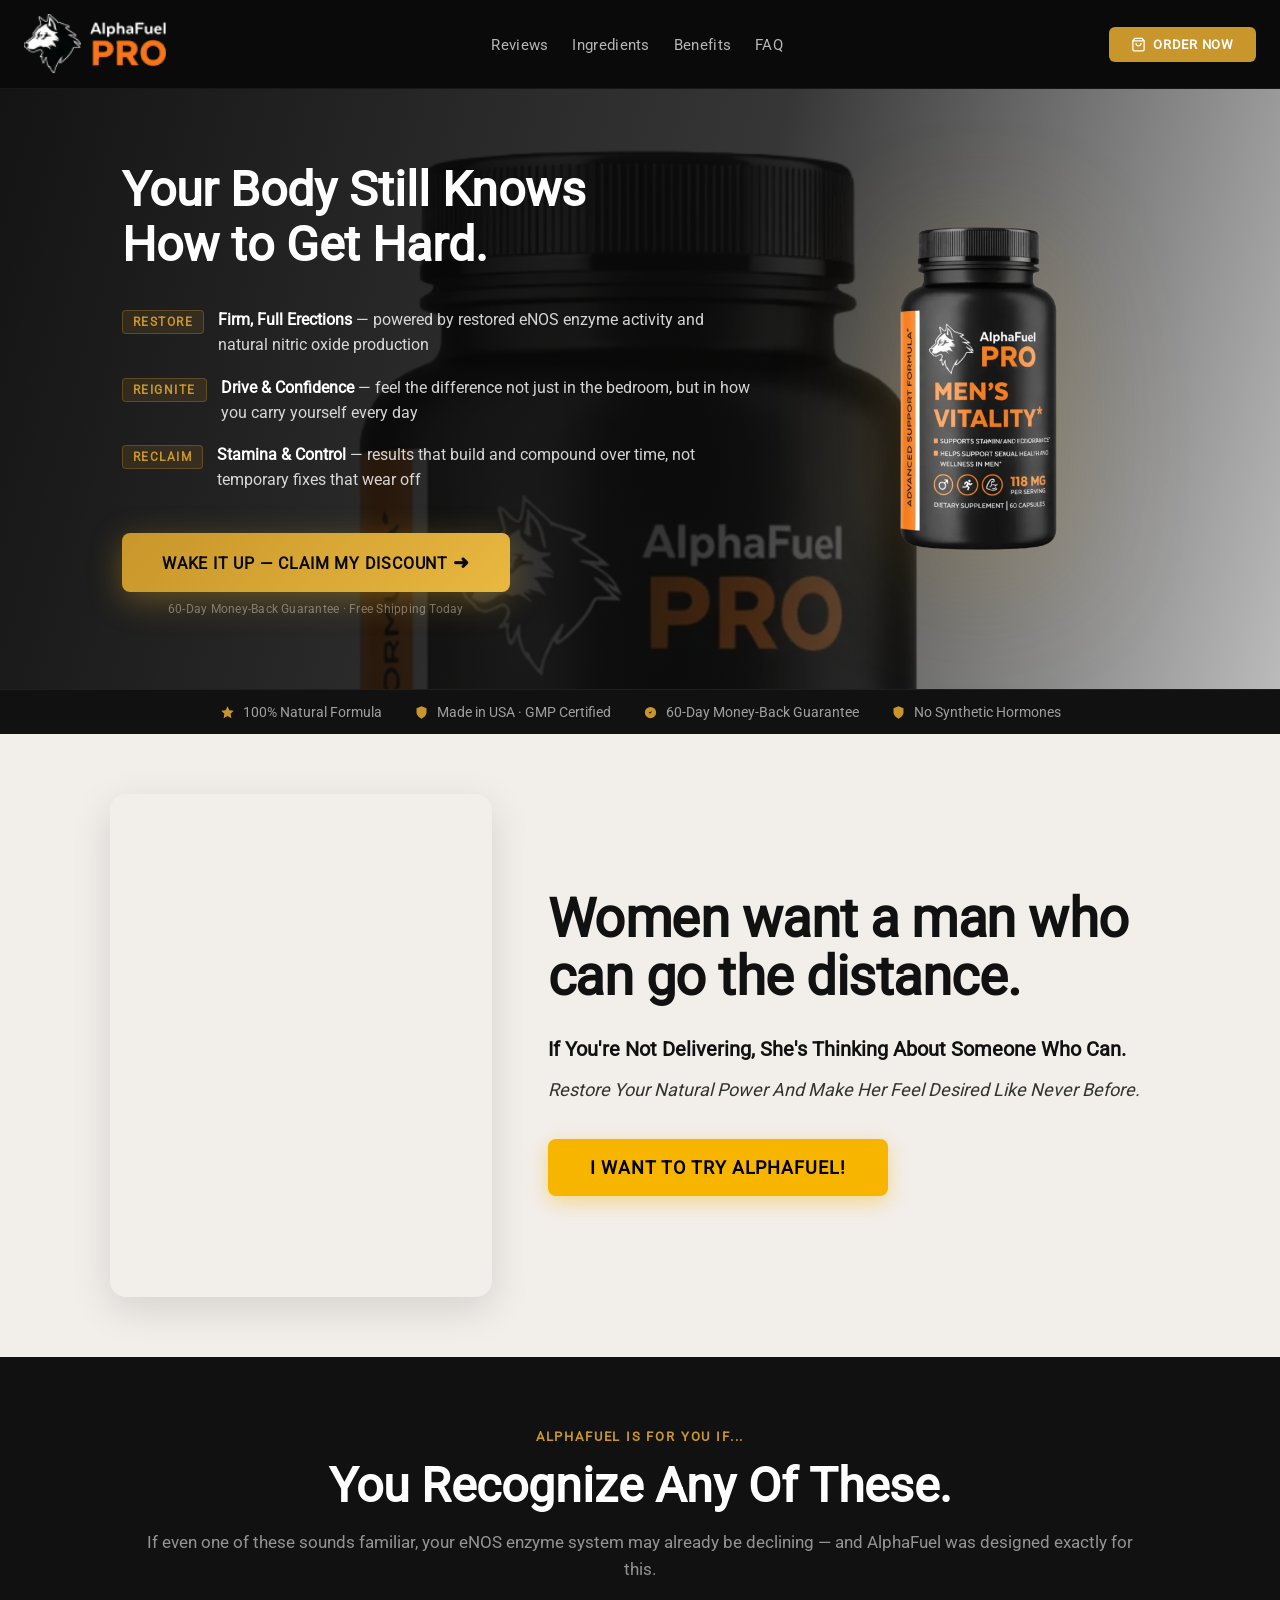
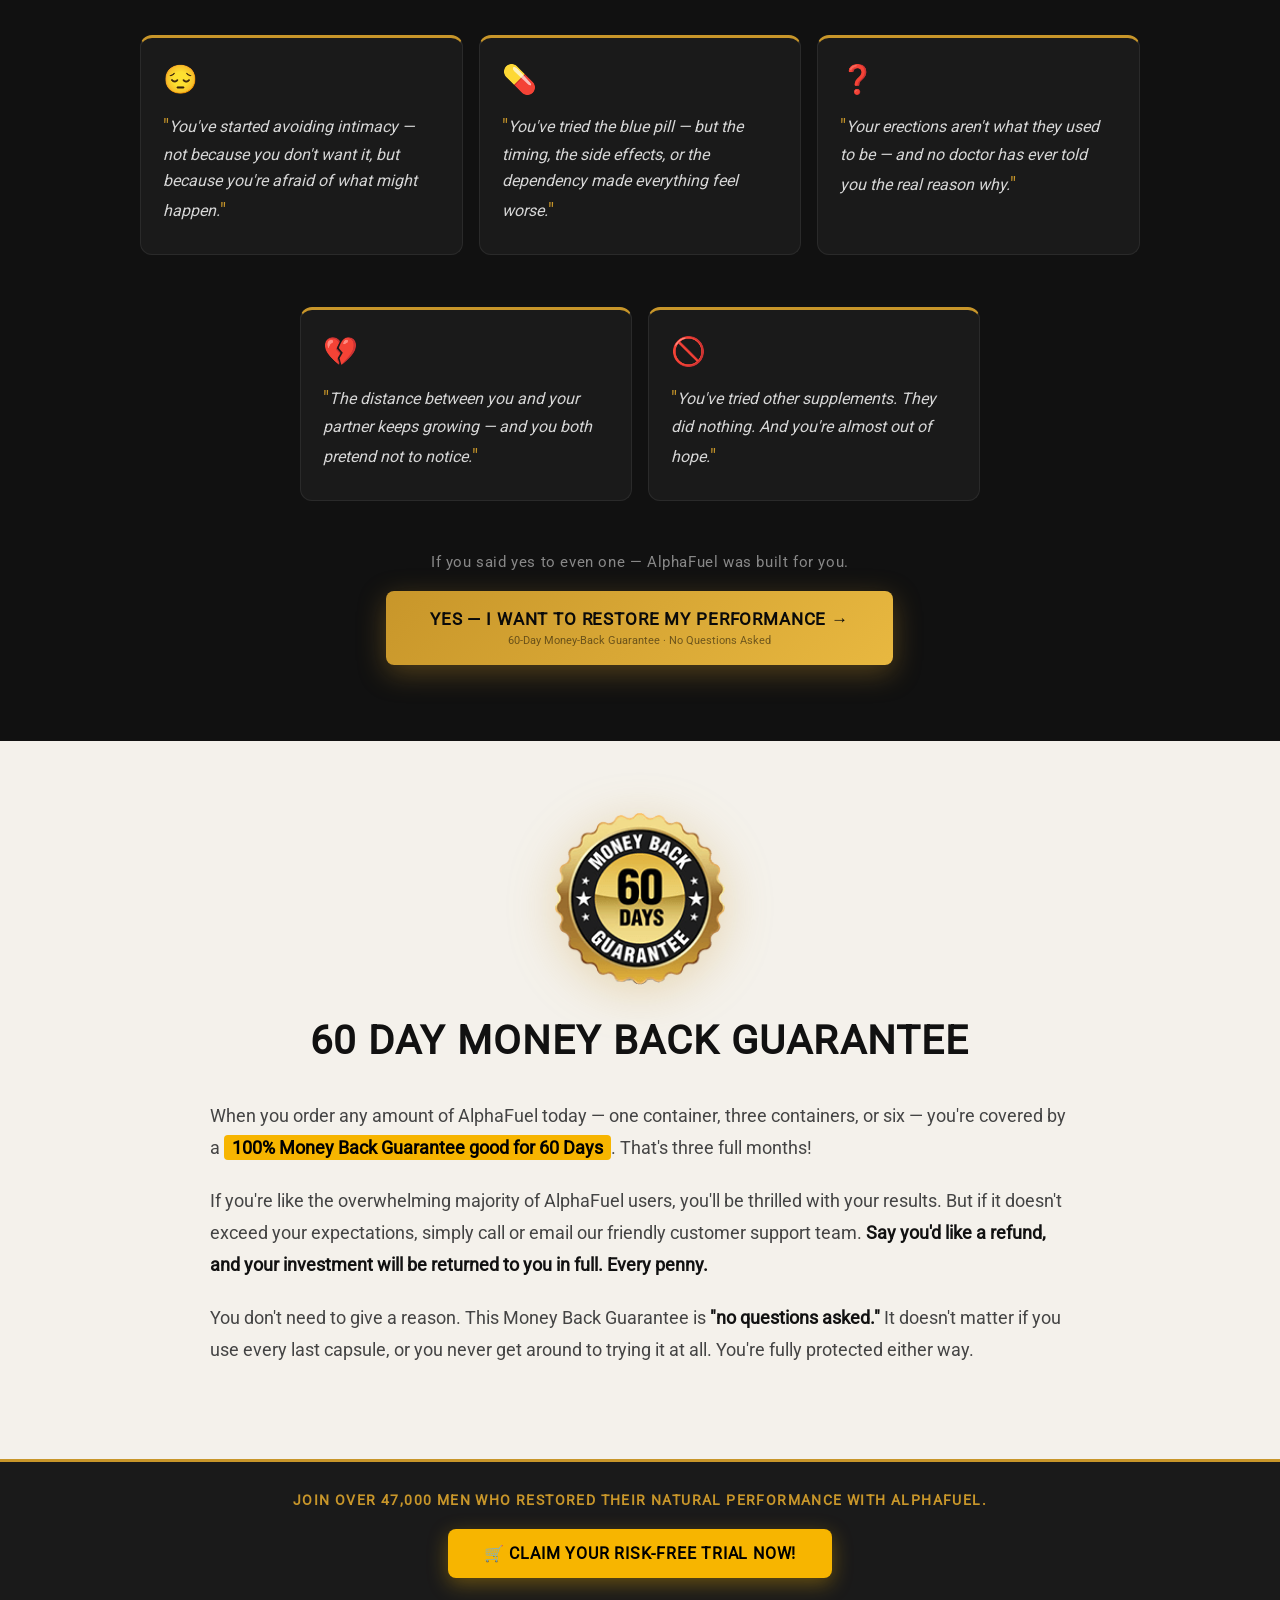
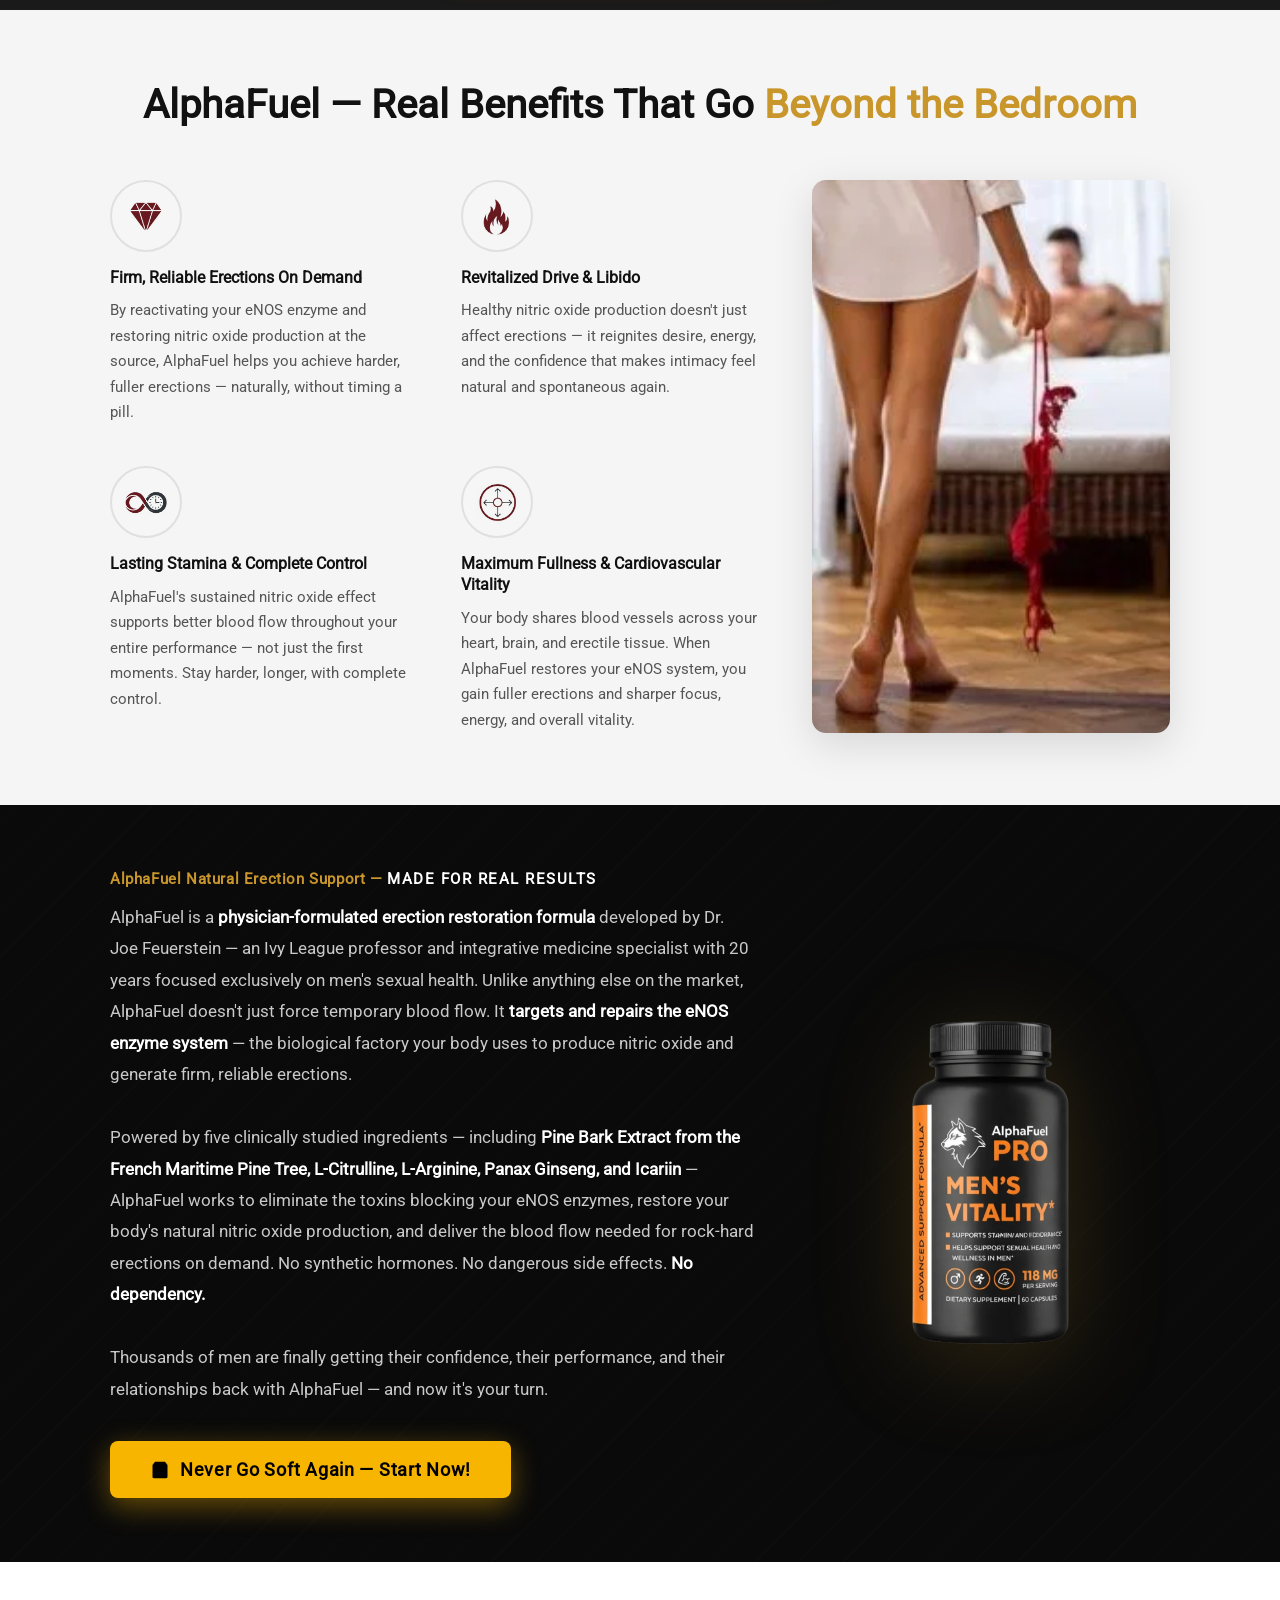
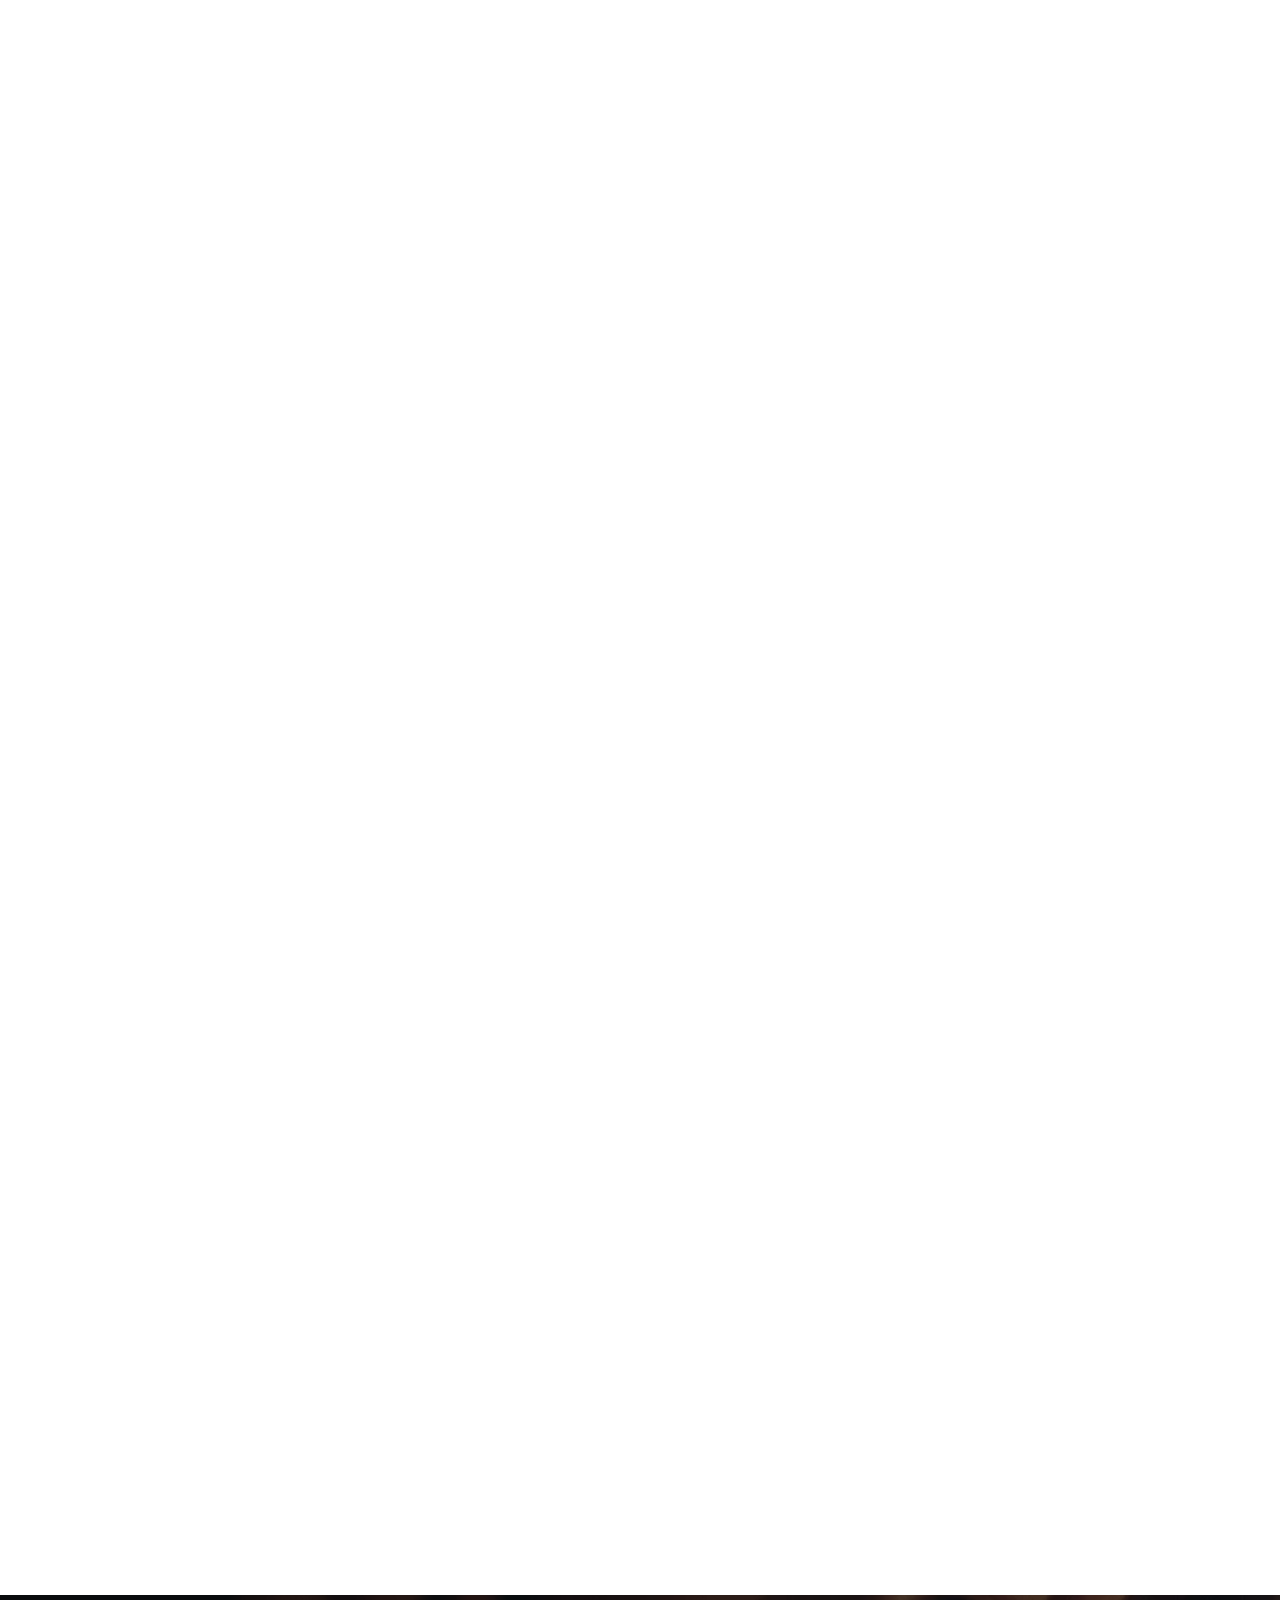
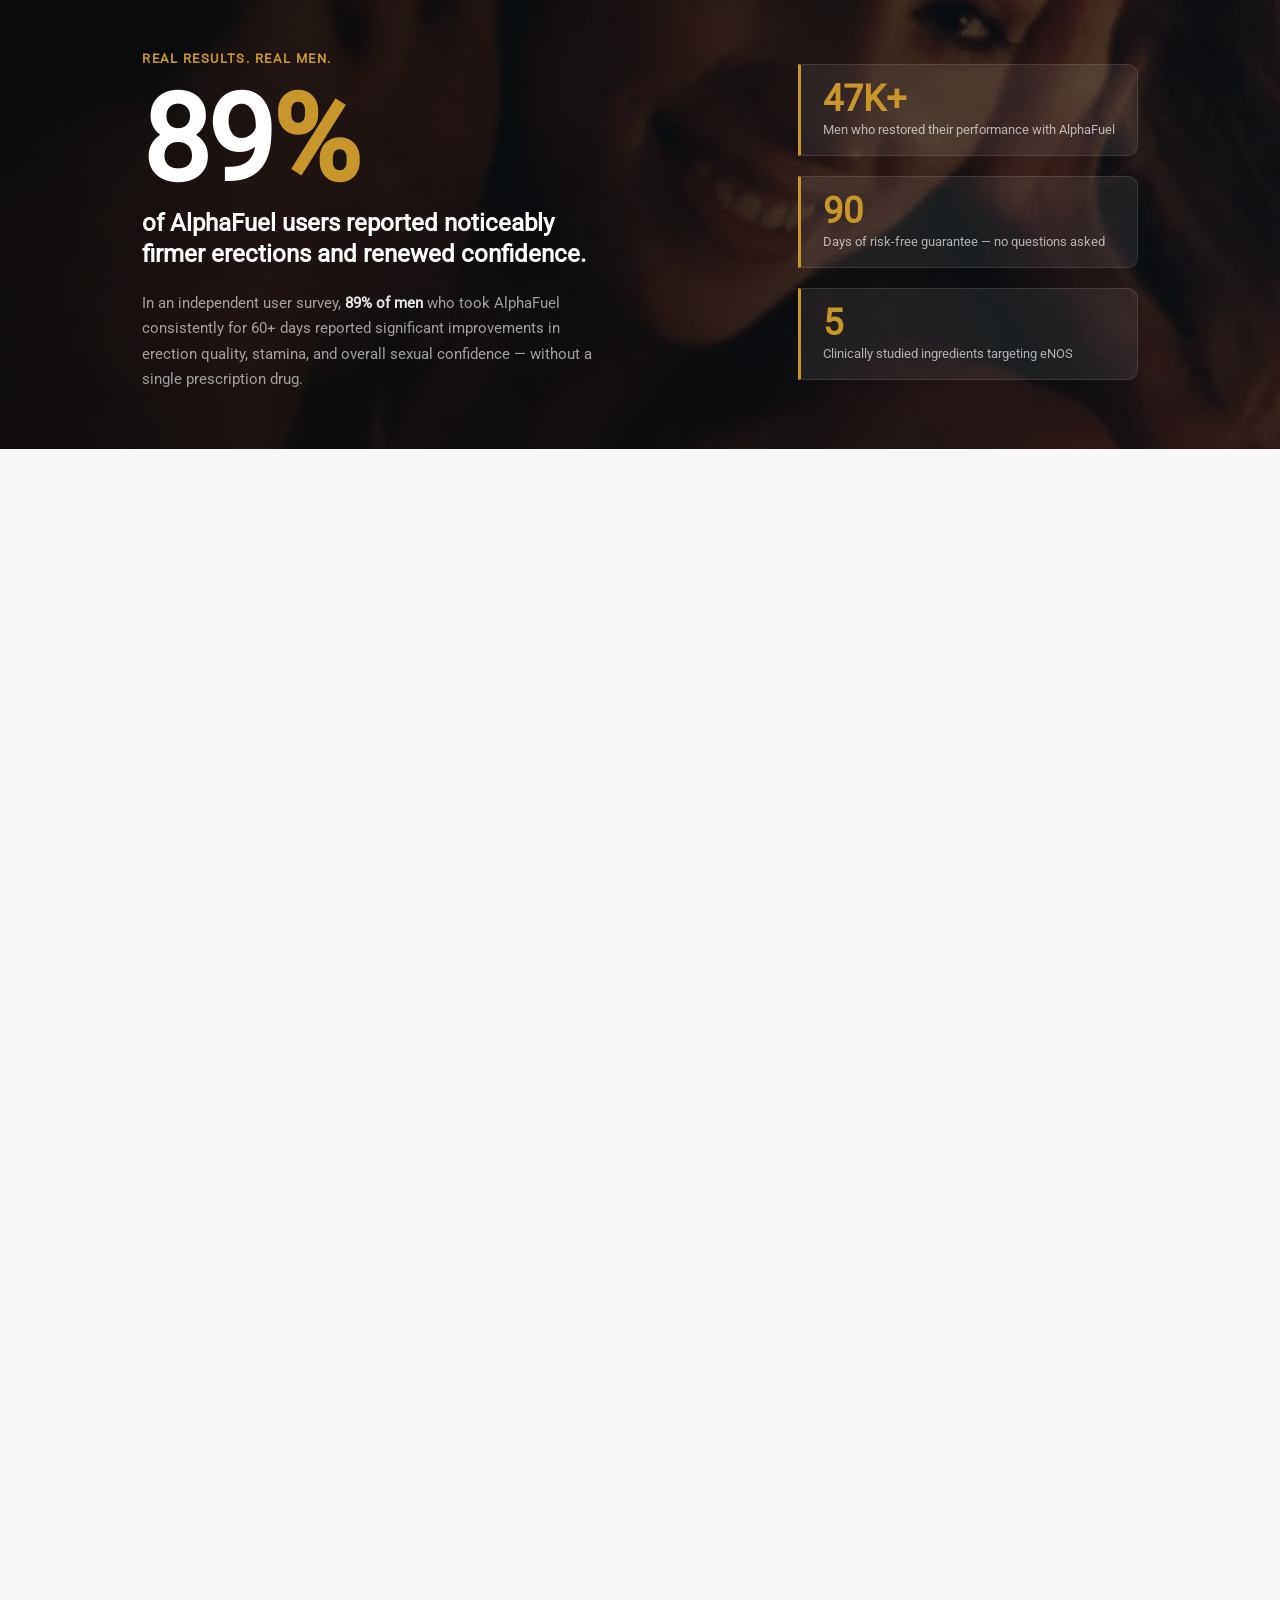
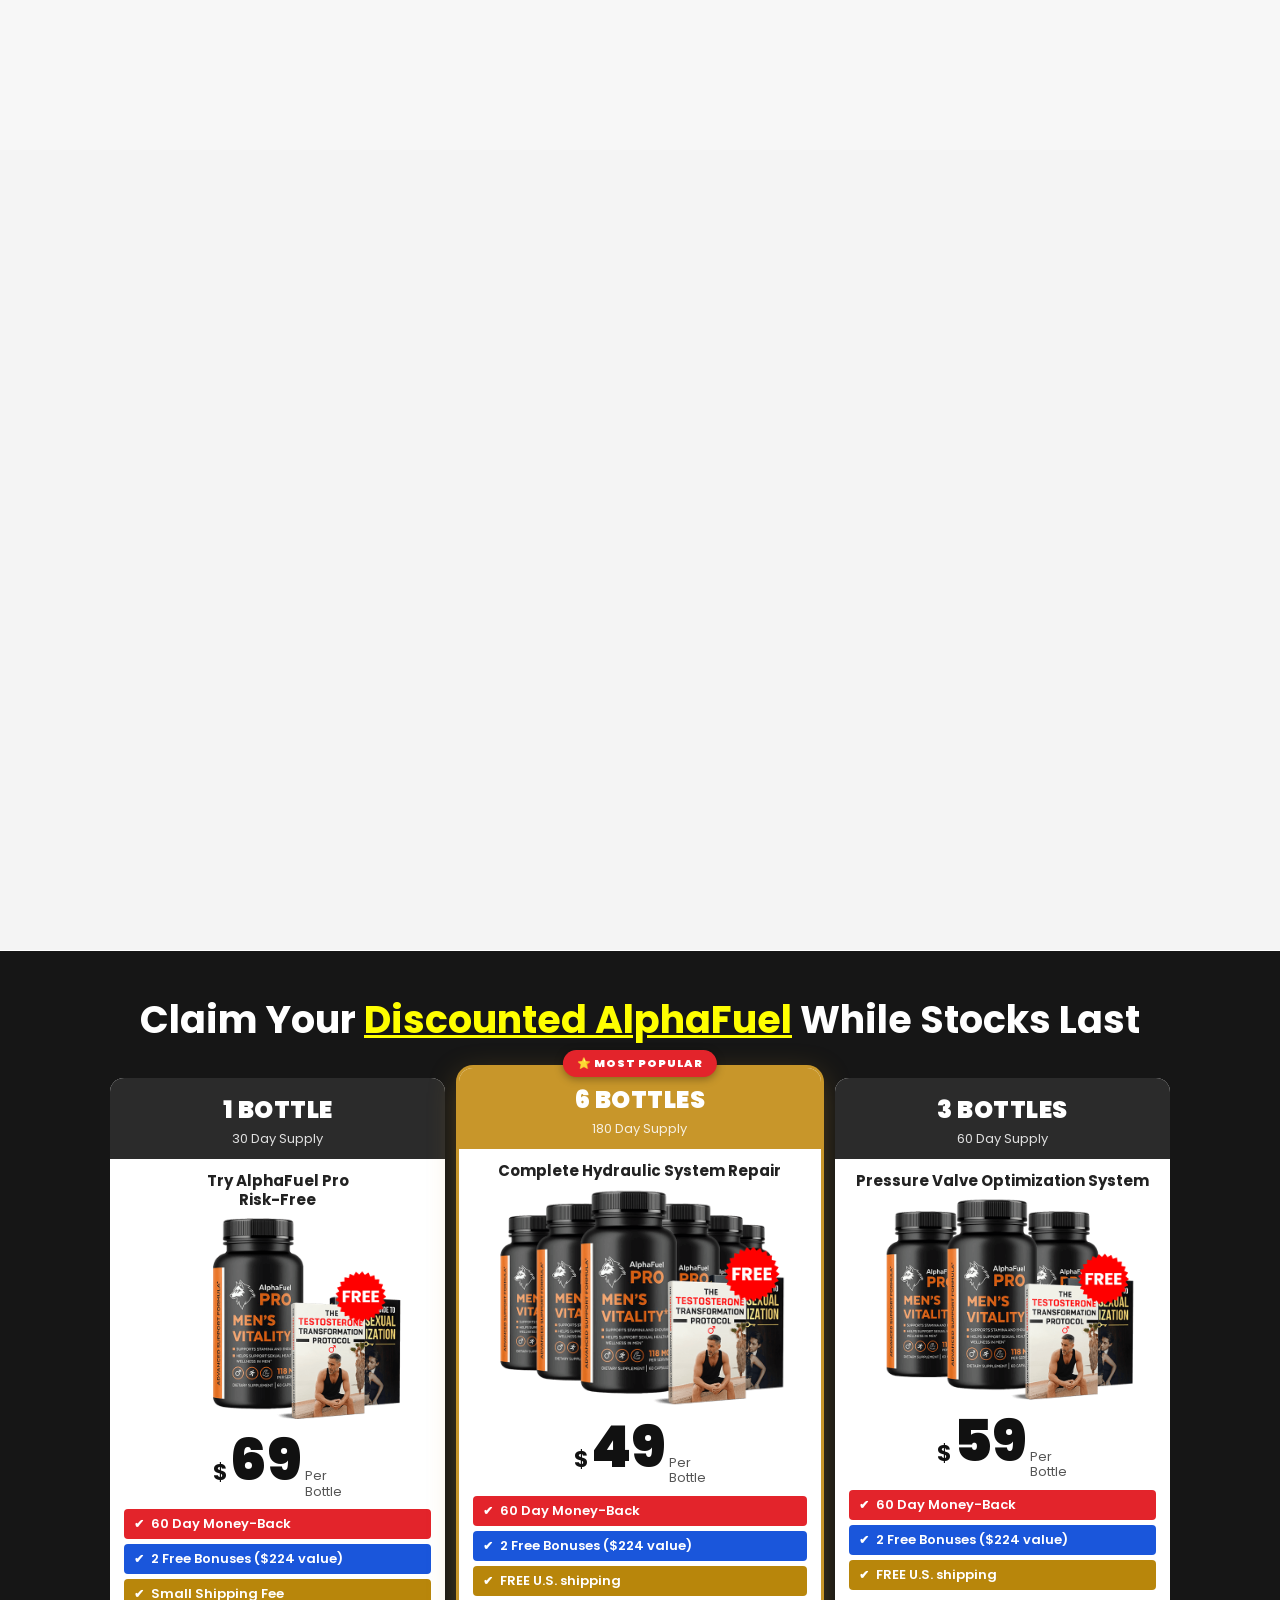
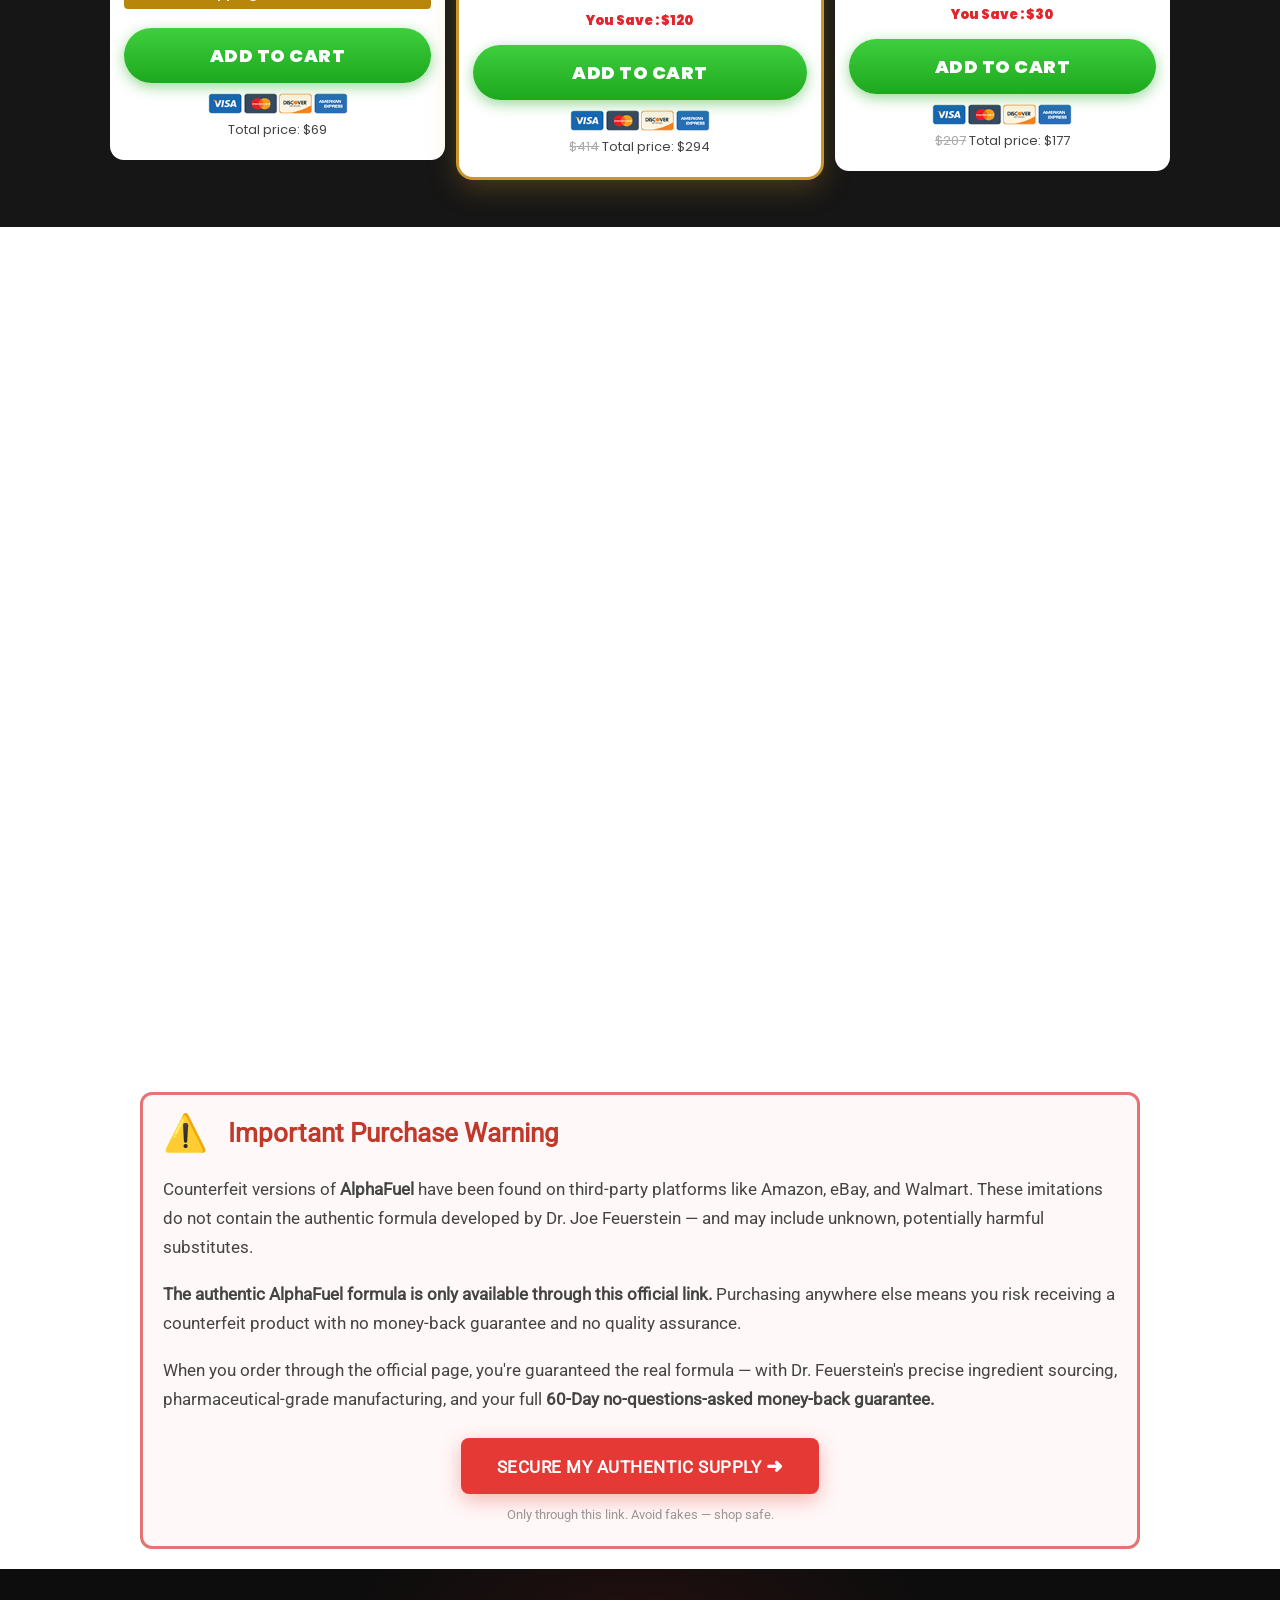
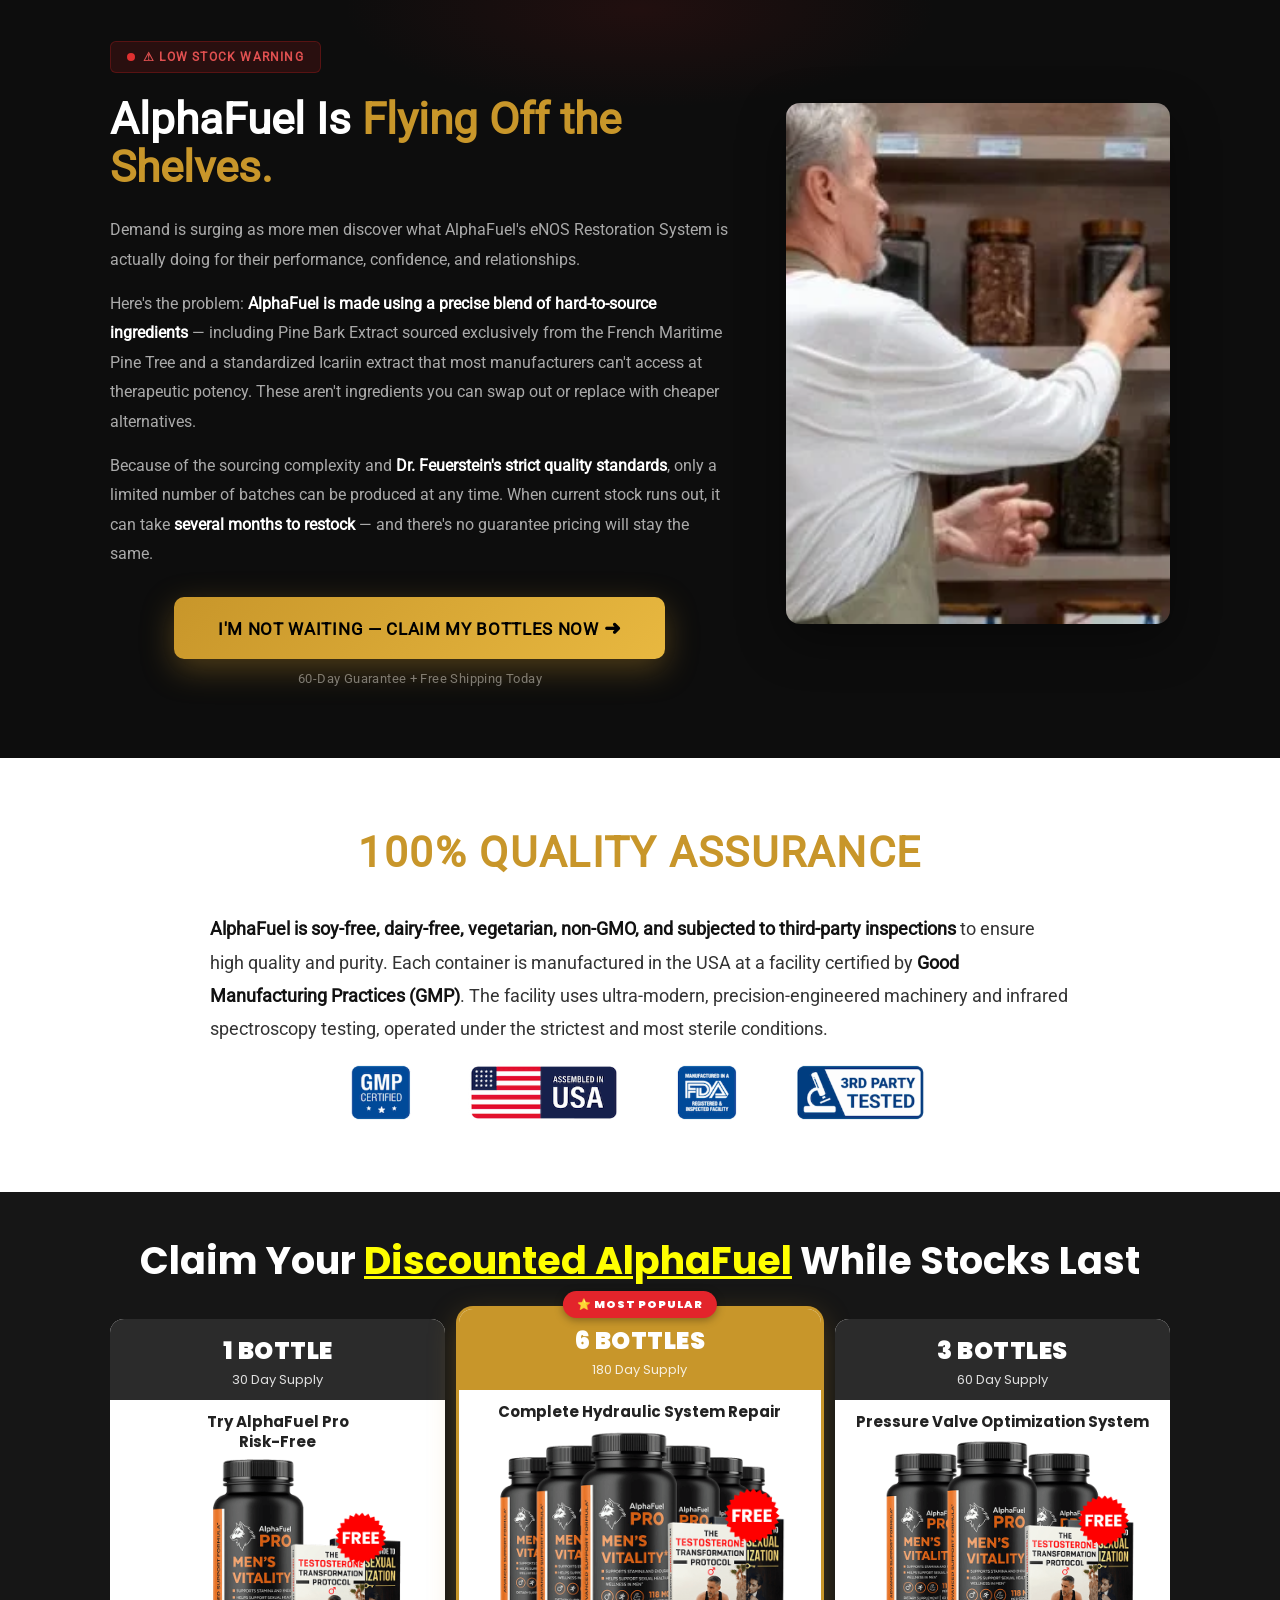
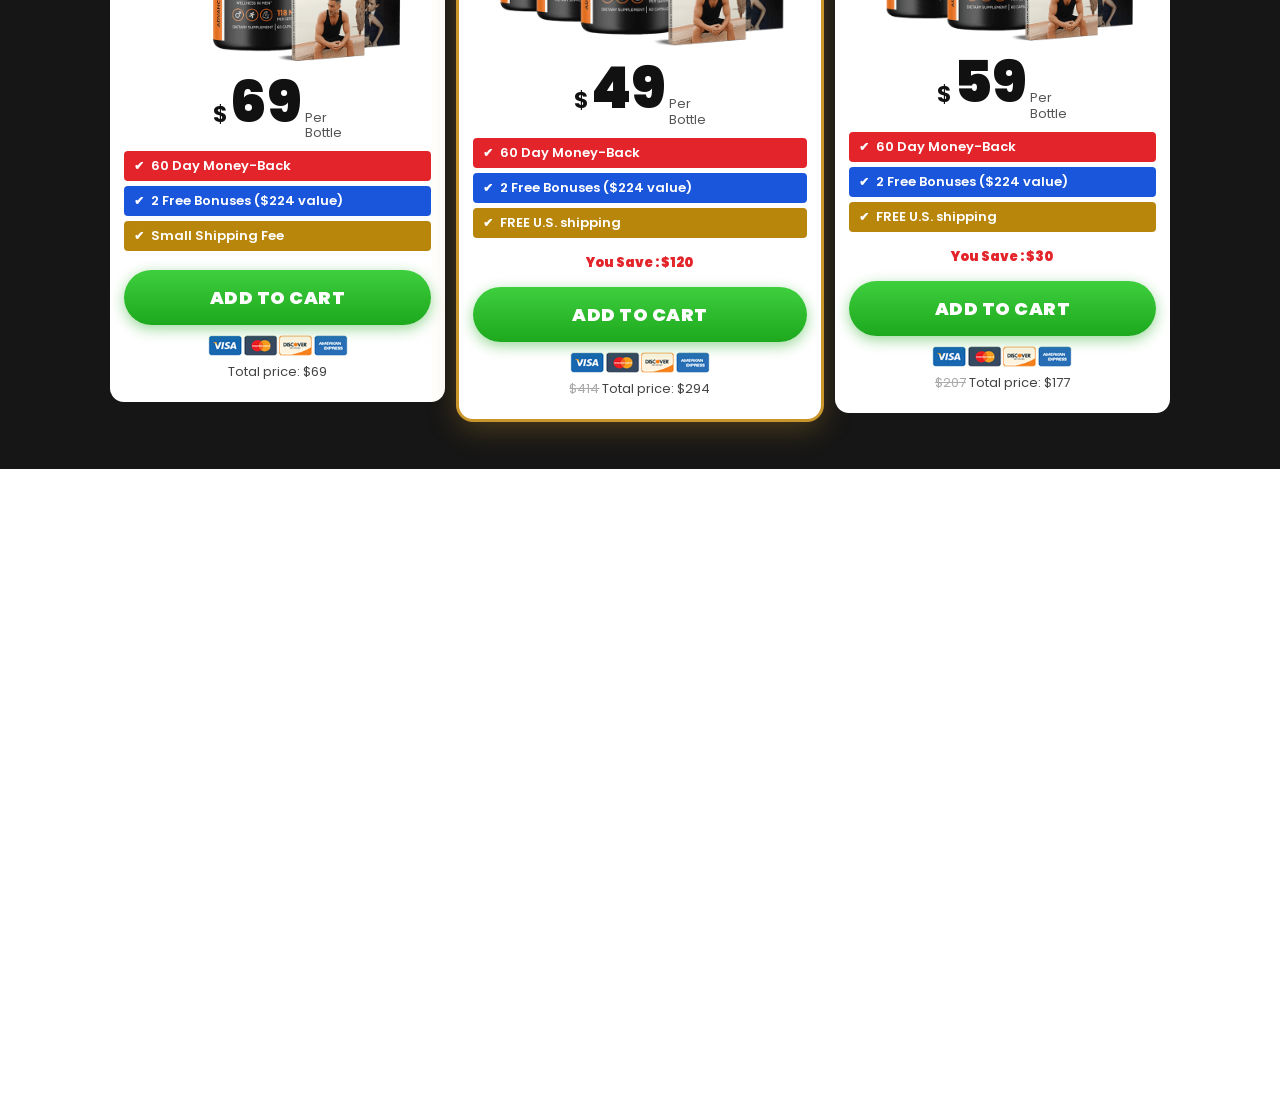
==== alpha-v3/index.html @ cb5d11c8 "Update index.html" ====
<!DOCTYPE html>
<html lang="pt" dir="ltr">
<head>
<meta charset="UTF-8">
<meta name="viewport" content="width=device-width, initial-scale=1, shrink-to-fit=no">
<title>AlphaFuel — Natural Erection Support</title>
<meta name="description" content="AlphaFuel is a physician-formulated erection restoration formula that targets and repairs the eNOS enzyme system.">
<meta name="robots" content="index, follow">
<meta http-equiv="X-Content-Type-Options" content="nosniff">
<link rel="dns-prefetch" href="//static.cloudflareinsights.com">
<link rel="dns-prefetch" href="//www.diginear.com">
<meta name="theme-color" content="#0a0a0a">
<meta name="referrer" content="strict-origin-when-cross-origin">
<meta property="og:type" content="website">

<meta property="og:image" content="images/ogimage.png">

<!-- Fontes locais -->

<link rel="preload" as="image" href="images/alpha-fuel-bottle.webp" fetchpriority="high" imagesizes="100vw" media="(min-width: 481px)">
<link rel="preload" as="font" type="font/woff2" href="fonts/pxiByp8kv8JHgFVrLBT5Z1xlFQ.woff2" crossorigin>
<link rel="preload" as="font" type="font/woff2" href="fonts/pxiEyp8kv8JHgFVrJJfecg.woff2" crossorigin>
<link rel="preload" as="font" type="font/woff2" href="fonts/KFOMCnqEu92Fr1ME7kSn66aGLdTylUAMQXC89YmC2DPNWubEbVmUiAo.woff2" crossorigin>
<style>
@font-face{font-family:Montserrat;font-style:normal;font-weight:600;font-display:swap;src:url(fonts/JTUHjIg1_i6t8kCHKm4532VJOt5-QNFgpCu173w0aXpsog.woff2) format('woff2');unicode-range:U+0460-052F,U+1C80-1C8A,U+20B4,U+2DE0-2DFF,U+A640-A69F,U+FE2E-FE2F}
@font-face{font-family:Montserrat;font-style:normal;font-weight:600;font-display:swap;src:url(fonts/JTUHjIg1_i6t8kCHKm4532VJOt5-QNFgpCu173w9aXpsog.woff2) format('woff2');unicode-range:U+0301,U+0400-045F,U+0490-0491,U+04B0-04B1,U+2116}
@font-face{font-family:Montserrat;font-style:normal;font-weight:600;font-display:swap;src:url(fonts/JTUHjIg1_i6t8kCHKm4532VJOt5-QNFgpCu173w2aXpsog.woff2) format('woff2');unicode-range:U+0102-0103,U+0110-0111,U+0128-0129,U+0168-0169,U+01A0-01A1,U+01AF-01B0,U+0300-0301,U+0303-0304,U+0308-0309,U+0323,U+0329,U+1EA0-1EF9,U+20AB}
@font-face{font-family:Montserrat;font-style:normal;font-weight:600;font-display:swap;src:url(fonts/JTUHjIg1_i6t8kCHKm4532VJOt5-QNFgpCu173w3aXpsog.woff2) format('woff2');unicode-range:U+0100-02BA,U+02BD-02C5,U+02C7-02CC,U+02CE-02D7,U+02DD-02FF,U+0304,U+0308,U+0329,U+1D00-1DBF,U+1E00-1E9F,U+1EF2-1EFF,U+2020,U+20A0-20AB,U+20AD-20C0,U+2113,U+2C60-2C7F,U+A720-A7FF}
@font-face{font-family:Montserrat;font-style:normal;font-weight:600;font-display:swap;src:url(fonts/JTUHjIg1_i6t8kCHKm4532VJOt5-QNFgpCu173w5aXo.woff2) format('woff2');unicode-range:U+0000-00FF,U+0131,U+0152-0153,U+02BB-02BC,U+02C6,U+02DA,U+02DC,U+0304,U+0308,U+0329,U+2000-206F,U+20AC,U+2122,U+2191,U+2193,U+2212,U+2215,U+FEFF,U+FFFD}

@font-face{font-family:Poppins;font-style:normal;font-weight:400;font-display:swap;src:url(fonts/pxiEyp8kv8JHgFVrJJfecg.woff2) format('woff2');unicode-range:U+0000-00FF,U+0131,U+0152-0153,U+02BB-02BC,U+02C6,U+02DA,U+02DC,U+0304,U+0308,U+0329,U+2000-206F,U+20AC,U+2122,U+2191,U+2193,U+2212,U+2215,U+FEFF,U+FFFD}

@font-face{font-family:Poppins;font-style:normal;font-weight:600;font-display:swap;src:url(fonts/pxiByp8kv8JHgFVrLEj6Z1xlFQ.woff2) format('woff2');unicode-range:U+0000-00FF,U+0131,U+0152-0153,U+02BB-02BC,U+02C6,U+02DA,U+02DC,U+0304,U+0308,U+0329,U+2000-206F,U+20AC,U+2122,U+2191,U+2193,U+2212,U+2215,U+FEFF,U+FFFD}

@font-face{font-family:Poppins;font-style:normal;font-weight:700;font-display:swap;src:url(fonts/pxiByp8kv8JHgFVrLCz7Z1xlFQ.woff2) format('woff2');unicode-range:U+0000-00FF,U+0131,U+0152-0153,U+02BB-02BC,U+02C6,U+02DA,U+02DC,U+0304,U+0308,U+0329,U+2000-206F,U+20AC,U+2122,U+2191,U+2193,U+2212,U+2215,U+FEFF,U+FFFD}

@font-face{font-family:Poppins;font-style:normal;font-weight:900;font-display:swap;src:url(fonts/pxiByp8kv8JHgFVrLBT5Z1xlFQ.woff2) format('woff2');unicode-range:U+0000-00FF,U+0131,U+0152-0153,U+02BB-02BC,U+02C6,U+02DA,U+02DC,U+0304,U+0308,U+0329,U+2000-206F,U+20AC,U+2122,U+2191,U+2193,U+2212,U+2215,U+FEFF,U+FFFD}

@font-face{font-family:Roboto;font-style:normal;font-weight:400;font-stretch:100%;font-display:optional;src:url(fonts/KFOMCnqEu92Fr1ME7kSn66aGLdTylUAMQXC89YmC2DPNWubEbVmUiAo.woff2) format('woff2');unicode-range:U+0000-00FF,U+0131,U+0152-0153,U+02BB-02BC,U+02C6,U+02DA,U+02DC,U+0304,U+0308,U+0329,U+2000-206F,U+20AC,U+2122,U+2191,U+2193,U+2212,U+2215,U+FEFF,U+FFFD}
</style>

<style>
/* ===================== RESET & BASE ===================== */
*, ::after, ::before { box-sizing: border-box; margin: 0; padding: 0; }
html { scroll-behavior: smooth; }
body {
  font-family: Roboto, sans-serif;
  min-height: 100vh;
  -webkit-font-smoothing: antialiased;
  overflow-x: hidden;
  background: #fff;
}
a { color: inherit; text-decoration: inherit; }
button { border: none; outline: 0; background: 0 0; font-family: Montserrat, sans-serif; cursor: pointer; }
h1, h2, h3, h4, h5, h6 { font-weight: inherit; }
img { display: inline-block; max-width: 100%; height: auto; vertical-align: middle; }

/* ===================== SHIMMER KEYFRAMES ===================== */
@keyframes shimmer { 0% { left: -75%; } 60% { left: 130%; } 100% { left: 130%; } }
@keyframes fadeUp { from { opacity: 0; transform: translateY(18px); } to { opacity: 1; transform: translateY(0); } }
@keyframes floatBottle { 0%, 100% { transform: translate3d(0,0,0); } 50% { transform: translate3d(0,-12px,0); } }
@keyframes blink { 0%, 100% { opacity: 1; } 50% { opacity: .2; } }

/* ===== CONTENT-VISIBILITY FOR PERF ===== */
.iw-mechanism,.iw-ingr,.iw-reviews,.iw-bonuses,.iw-faq{content-visibility:auto;contain-intrinsic-size:0 500px}

/* ===== WILL-CHANGE ===== */
.iw-hero-btn,.iw-hook-btn,.iw-qualify-btn,.iw-stamina-btn,.iw-scarcity-btn,.iw-ingr-btn{will-change:transform}
.iw-hero-bottle{will-change:transform}
/* ===== SHARED SHIMMER ===== */
.shimmer-btn{position:relative;overflow:hidden}
.shimmer-btn::after{content:'';position:absolute;top:0;left:-75%;width:50%;height:100%;background:linear-gradient(120deg,transparent,rgba(255,255,255,.3),transparent);animation:shimmer 2.5s infinite}
/* ===================== NAV ===================== */
.iw-nav {
  background: #0a0a0a;
  padding: 14px 24px;
  display: flex;
  align-items: center;
  justify-content: space-between;
  gap: 16px;
  position: sticky;
  top: 0;
  z-index: 100;
  border-bottom: 1px solid rgba(255,255,255,.06);
}
.iw-nav-logo img {
  height: 60px;
  width: auto;
  max-width: 100%; /* Boa prática para garantir que a imagem não vaze o container */
  display: block;
}

/* Regra para telas de dispositivos móveis (smartphones) */
@media (max-width: 768px) {
  .iw-nav-logo img {
    height: 66px;
  }
}
.iw-nav-links { display: flex; gap: 24px; list-style: none; }
.iw-nav-links a { color: rgba(255,255,255,.7); text-decoration: none; font-size: 15px; font-weight: 500; letter-spacing: .02em; transition: color .2s; }
.iw-nav-links a:hover { color: #fff; }
.iw-nav-cta {
  background: #c8962a; color: #fff; font-family: Roboto, sans-serif;
  font-size: 13px; font-weight: 700; letter-spacing: .06em; text-transform: uppercase;
  padding: 10px 22px; border-radius: 6px; text-decoration: none; white-space: nowrap;
  display: flex; align-items: center; gap: 7px; transition: background .2s, transform .15s;
}
.iw-nav-cta:hover { background: #b5821f; transform: translateY(-1px); }
.iw-nav-cta svg { width: 15px; height: 15px; stroke: #fff; fill: none; stroke-width: 2; stroke-linecap: round; stroke-linejoin: round; flex-shrink: 0; }

/* ===================== HERO ===================== */
.iw-hero {
  position: relative; min-height: 600px;
  display: flex; align-items: center; overflow: hidden;
}
.iw-hero-bg {
  position: absolute; inset: 0; z-index: 0; overflow: hidden;
}
.iw-hero-overlay {
  position: absolute; inset: 0;
  background: linear-gradient(105deg, rgba(5,5,5,.94) 0, rgba(10,10,10,.82) 55%, rgba(10,10,10,.28) 100%);
  z-index: 1;
}
.iw-hero-inner {
  position: relative; z-index: 2; max-width: 1100px; margin: 0 auto;
  padding: 64px 32px; display: grid; grid-template-columns: 1fr auto;
  gap: 48px; align-items: center; width: 100%;
}
.iw-hero-headline {
  font-size: clamp(26px, 3.8vw, 48px); font-weight: 900; line-height: 1.15;
  color: #fff; margin-bottom: 36px; animation: fadeUp .5s ease both;
}
.iw-hero-bullets {
  display: flex; flex-direction: column; gap: 18px;
  margin-bottom: 40px; animation: fadeUp .5s .15s ease both;
}
.iw-bullet { display: flex; align-items: flex-start; gap: 14px; }
.iw-bullet-keyword {
  font-size: clamp(10px, 1.2vw, 12px); font-weight: 700; letter-spacing: .12em;
  text-transform: uppercase; color: #c8962a; background: rgba(200,150,42,.12);
  border: 1px solid rgba(200,150,42,.3); border-radius: 4px; padding: 4px 10px;
  white-space: nowrap; min-width: 78px; text-align: center; margin-top: 2px; flex-shrink: 0;
}
.iw-bullet-text { font-size: clamp(14px, 1.6vw, 16px); color: rgba(255,255,255,.82); line-height: 1.55; }
.iw-bullet-text strong { color: #fff; font-weight: 700; }
.iw-hero-cta-wrap {
  animation: fadeUp .5s .3s ease both;
  display: flex; flex-direction: column; align-items: flex-start; gap: 10px;
}
.iw-hero-btn {
  display: inline-block;
  background: linear-gradient(135deg, #c8962a 0, #e8b840 100%);
  color: #0a0a0a; font-size: clamp(14px, 1.6vw, 16px); font-weight: 900;
  letter-spacing: .05em; text-transform: uppercase; text-decoration: none;
  padding: 18px 40px; border-radius: 8px; box-shadow: 0 8px 32px rgba(200,150,42,.4);
  transition: transform .2s, box-shadow .2s; position: relative; overflow: hidden; text-align: center;
}

.iw-hero-btn:hover { transform: translateY(-3px); box-shadow: 0 12px 40px rgba(200,150,42,.55); }
.iw-hero-btn-note { font-size: clamp(11px, 1.2vw, 12px); font-weight: 400; color: rgba(255,255,255,.4); letter-spacing: .02em; }
.iw-hero-bottle { flex-shrink: 0; animation: floatBottle 4s ease-in-out infinite; will-change: transform; }
.iw-hero-bottle img {
  width: clamp(220px, 28vw, 380px); height: auto; display: block;
  filter: drop-shadow(0 20px 60px rgba(200,150,42,.25));
}
.iw-hero-bottle-mobile { display: none; }

/* ===================== TRUST STRIP ===================== */
.iw-trust-strip {
  background: #111; border-top: 1px solid rgba(255,255,255,.06);
  padding: 14px 32px; display: flex; align-items: center;
  justify-content: center; gap: 32px; flex-wrap: wrap;
}
.iw-trust-item { display: flex; align-items: center; gap: 8px; color: rgba(255,255,255,.6); font-size: clamp(12px, 1.3vw, 14px); font-weight: 500; }
.iw-trust-item svg { width: 15px; height: 15px; fill: #c8962a; flex-shrink: 0; }

/* ===================== HOOK ===================== */
.iw-hook { background: #f2eeea; padding: 60px 32px; width: 100%; }
.iw-hook-inner { max-width: 1060px; margin: 0 auto; display: flex; align-items: center; gap: 56px; }
.iw-hook-img { flex: 0 0 auto; width: clamp(260px, 36%, 420px); }
.iw-hook-img img { width: 100%; height: auto; display: block; border-radius: 16px; object-fit: cover; box-shadow: 0 12px 40px rgba(0,0,0,.12); }
.iw-hook-copy { flex: 1; }
.iw-hook-headline { font-family: Roboto, sans-serif; font-size: clamp(28px, 4.2vw, 58px); font-weight: 900; line-height: 1.08; color: #111; margin-bottom: 28px; letter-spacing: -.5px; }
.iw-hook-sub { font-family: Roboto, sans-serif; font-size: clamp(15px, 1.8vw, 20px); font-weight: 700; color: #111; line-height: 1.45; margin-bottom: 12px; }
.iw-hook-italic { font-family: Roboto, sans-serif; font-size: clamp(14px, 1.6vw, 18px); font-style: italic; font-weight: 400; color: #333; line-height: 1.55; margin-bottom: 36px; }
.iw-hook-btn {
  display: inline-block; background: #f7b500; color: #000; font-family: Roboto, sans-serif;
  font-size: clamp(15px, 1.8vw, 18px); font-weight: 900; letter-spacing: .05em; text-transform: uppercase;
  text-decoration: none; padding: 18px 42px; border-radius: 8px;
  box-shadow: 0 6px 20px rgba(247,181,0,.4); transition: background .2s, transform .15s, box-shadow .2s;
  position: relative; overflow: hidden;
}

.iw-hook-btn:hover { background: #e5a700; transform: translateY(-2px); box-shadow: 0 10px 28px rgba(247,181,0,.5); }

/* ===================== QUALIFY ===================== */
.iw-qualify { background: #111; padding: 72px 24px; }
.iw-qualify-inner { max-width: 1000px; margin: 0 auto; }
.iw-qualify-eyebrow { text-align: center; font-size: clamp(11px, 1.3vw, 13px); font-weight: 700; letter-spacing: .14em; text-transform: uppercase; color: #c8962a; margin-bottom: 16px; }
.iw-qualify-headline { font-family: Roboto, sans-serif; font-size: clamp(26px, 4vw, 48px); font-weight: 900; color: #fff; text-align: center; line-height: 1.1; margin-bottom: 16px; }
.iw-qualify-sub { font-size: clamp(14px, 1.7vw, 17px); color: rgba(255,255,255,.55); text-align: center; margin-bottom: 52px; line-height: 1.6; }
.iw-qualify-grid { display: grid; grid-template-columns: repeat(3, 1fr); gap: 16px; margin-bottom: 52px; }
.iw-qualify-card {
  background: #1a1a1a; border: 1px solid #2a2a2a; border-top: 3px solid #c8962a;
  border-radius: 12px; padding: 28px 22px; transition: border-color .2s, transform .2s;
}
.iw-qualify-card:hover { border-color: #c8962a; transform: translateY(-4px); }
.iw-qualify-card-icon { font-size: 28px; margin-bottom: 16px; line-height: 1; }
.iw-qualify-card-text { font-size: clamp(14px, 1.6vw, 16px); color: rgba(255,255,255,.82); line-height: 1.65; font-style: italic; }
.iw-qualify-card-text::before { content: '"'; color: #c8962a; font-size: 1.2em; font-style: normal; }
.iw-qualify-card-text::after { content: '"'; color: #c8962a; font-size: 1.2em; font-style: normal; }
.iw-qualify-grid-bottom { display: grid; grid-template-columns: repeat(2, 1fr); gap: 16px; max-width: 680px; margin: 0 auto 52px; }
.iw-qualify-cta { text-align: center; }
.iw-qualify-cta-label { font-size: clamp(13px, 1.5vw, 15px); color: rgba(255,255,255,.5); margin-bottom: 20px; letter-spacing: .04em; }
.iw-qualify-btn {
  display: inline-block;
  background: linear-gradient(135deg, #c8962a 0, #e8b840 100%);
  color: #0a0a0a; font-family: Roboto, sans-serif; font-size: clamp(14px, 1.7vw, 17px); font-weight: 900;
  letter-spacing: .05em; text-transform: uppercase; text-decoration: none;
  padding: 18px 44px; border-radius: 8px; box-shadow: 0 8px 28px rgba(200,150,42,.35);
  transition: transform .2s, box-shadow .2s; position: relative; overflow: hidden;
}

.iw-qualify-btn:hover { transform: translateY(-3px); box-shadow: 0 12px 36px rgba(200,150,42,.5); }
.iw-qualify-btn-note { display: block; font-size: 11px; font-weight: 400; color: rgba(0,0,0,.5); text-transform: none; letter-spacing: 0; margin-top: 4px; }

/* ===================== GUARANTEE ===================== */
.iw-guarantee { background: #f4f1eb; padding: 72px 24px; }
.iw-guarantee-inner { max-width: 860px; margin: 0 auto; text-align: center; }
.iw-guarantee-badge { width: clamp(110px, 16vw, 170px); height: auto; display: block; margin: 0 auto 32px; filter: drop-shadow(0 8px 24px rgba(200,150,42,.3)); }
.iw-guarantee-headline { font-family: Roboto, sans-serif; font-size: clamp(22px, 3.5vw, 40px); font-weight: 900; color: #111; letter-spacing: .03em; text-transform: uppercase; margin-bottom: 36px; line-height: 1.15; }
.iw-guarantee-body { font-size: clamp(15px, 1.8vw, 18px); color: #444; line-height: 1.8; margin-bottom: 20px; text-align: left; }
.iw-guarantee-highlight { background: #f7b500; color: #000; font-weight: 700; padding: 2px 8px; border-radius: 4px; white-space: nowrap; }
.iw-guarantee-body strong { color: #111; font-weight: 700; }

/* ===================== BANNER ===================== */
.iw-banner { background: #1a1a1a; border-top: 3px solid #c8962a; padding: 28px 24px; text-align: center; }
.iw-banner-text { font-size: clamp(12px, 1.5vw, 14px); font-weight: 700; letter-spacing: .1em; text-transform: uppercase; color: #c8962a; margin-bottom: 18px; line-height: 1.5; }
.iw-banner-btn {
  display: inline-block; background: #f7b500; color: #000; font-family: Roboto, sans-serif;
  font-size: clamp(14px, 1.7vw, 16px); font-weight: 900; letter-spacing: .05em; text-transform: uppercase;
  text-decoration: none; padding: 15px 36px; border-radius: 8px;
  box-shadow: 0 6px 20px rgba(247,181,0,.35); transition: background .2s, transform .15s;
  position: relative; overflow: hidden;
}

.iw-banner-btn:hover { background: #e5a700; transform: translateY(-2px); }

/* ===================== BENEFITS ===================== */
.iw-benefits { background: #f5f5f5; padding: 72px 24px; }
.iw-benefits-inner { max-width: 1060px; margin: 0 auto; }
.iw-benefits-headline { font-family: Roboto, sans-serif; font-size: clamp(22px, 3.5vw, 40px); font-weight: 900; color: #111; text-align: center; margin-bottom: 52px; line-height: 1.15; }
.iw-benefits-headline span { color: #c8962a; }
.iw-benefits-grid { display: grid; grid-template-columns: 1fr 1fr auto; gap: 40px 48px; align-items: start; }
.iw-benefit-item { display: flex; flex-direction: column; }
.iw-benefit-icon-wrap { width: 72px; height: 72px; border-radius: 50%; background: #f6f6f6; border: 2px solid #e0e0e0; display: flex; align-items: center; justify-content: center; margin-bottom: 16px; overflow: hidden; flex-shrink: 0; }
.iw-benefit-icon-wrap img { width: 44px; height: 44px; object-fit: contain; aspect-ratio: auto; }
.iw-benefit-title { font-size: clamp(14px, 1.7vw, 16px); font-weight: 700; color: #111; margin-bottom: 10px; line-height: 1.3; }
.iw-benefit-text { font-size: clamp(13px, 1.5vw, 15px); color: #555; line-height: 1.7; }
.iw-benefits-img-col { grid-row: 1/3; grid-column: 3; display: flex; align-items: center; justify-content: center; align-self: stretch; }
.iw-benefits-img-col img { width: clamp(240px, 28vw, 380px); height: 100%; object-fit: cover; border-radius: 14px; display: block; box-shadow: 0 12px 40px rgba(0,0,0,.12); }
.iw-benefits-mobile { display: none; }

/* ===================== PRODUCT DESC ===================== */
.iw-product-desc { background: #0a0a0a; padding: 64px 32px; position: relative; overflow: hidden; }
.iw-product-desc::before {
  content: ''; position: absolute; inset: 0;
  background-image: repeating-linear-gradient(-45deg, transparent, transparent 30px, rgba(255,255,255,.012) 30px, rgba(255,255,255,.012) 31px);
  pointer-events: none;
}
.iw-product-desc-inner { max-width: 1060px; margin: 0 auto; display: flex; align-items: center; gap: 56px; position: relative; z-index: 1; }
.iw-product-desc-copy { flex: 1; }
.iw-product-desc-eyebrow { font-size: clamp(13px, 1.6vw, 15px); font-weight: 700; color: #c8962a; letter-spacing: .04em; margin-bottom: 12px; line-height: 1.4; }
.iw-product-desc-eyebrow span { color: #fff; font-weight: 900; letter-spacing: .1em; text-transform: uppercase; }
.iw-product-desc-body { font-size: clamp(14px, 1.7vw, 17px); color: rgba(255,255,255,.78); line-height: 1.85; margin-bottom: 36px; }
.iw-product-desc-body strong { color: #fff; font-weight: 700; }
.iw-product-desc-btn {
  display: inline-flex; align-items: center; gap: 10px; background: #f7b500; color: #000;
  font-family: Roboto, sans-serif; font-size: clamp(15px, 1.9vw, 18px); font-weight: 900;
  letter-spacing: .04em; text-decoration: none; padding: 18px 40px; border-radius: 8px;
  box-shadow: 0 8px 28px rgba(247,181,0,.4); transition: background .2s, transform .15s, box-shadow .2s;
  position: relative; overflow: hidden;
}

.iw-product-desc-btn:hover { background: #e5a700; transform: translateY(-2px); box-shadow: 0 12px 36px rgba(247,181,0,.5); }
.iw-product-desc-btn svg { width: 20px; height: 20px; fill: #000; flex-shrink: 0; }
.iw-product-desc-img { flex-shrink: 0; display: flex; align-items: center; justify-content: center; }
.iw-product-desc-img img { width: clamp(220px, 28vw, 360px); height: auto; display: block; filter: drop-shadow(0 16px 48px rgba(200,150,42,.2)); animation: floatBottle 4s ease-in-out infinite; will-change: transform; }

/* ===================== MECHANISM ===================== */
.iw-mechanism { background: #fff; padding: 72px 24px; }
.iw-mechanism-inner { max-width: 900px; margin: 0 auto; }
.iw-mechanism-headline { font-size: clamp(22px, 3.5vw, 38px); font-weight: 900; color: #111; text-align: center; line-height: 1.15; margin-bottom: 14px; }
.iw-mechanism-divider { width: 52px; height: 4px; background: #c8962a; border-radius: 99px; margin: 0 auto 40px; }
.iw-mechanism-copy { font-size: clamp(14px, 1.7vw, 17px); color: #444; line-height: 1.85; margin-bottom: 16px; }
.iw-mechanism-copy strong { color: #111; font-weight: 700; }
.hl { background: #fff3cd; padding: 1px 4px; border-radius: 3px; color: #111; font-weight: 700; }
.iw-stages { display: grid; grid-template-columns: repeat(3, 1fr); gap: 20px; margin: 52px 0 48px; }
.iw-stage-card { background: #f7f7f7; border-radius: 14px; overflow: hidden; box-shadow: 0 4px 16px rgba(0,0,0,.07); transition: transform .25s ease, box-shadow .25s ease; }
.iw-stage-card:hover { transform: translateY(-5px); box-shadow: 0 10px 28px rgba(0,0,0,.12); }
.iw-stage-img-wrap { position: relative; }
.iw-stage-img-wrap img { width: 100%; height: 180px; object-fit: cover; display: block; }
.iw-stage-badge { position: absolute; top: 12px; left: 12px; background: #111; color: #fff; font-size: 12px; font-weight: 700; letter-spacing: .04em; padding: 5px 12px; border-radius: 6px; }
.iw-stage-body { padding: 20px 18px 22px; }
.iw-stage-title { font-size: clamp(13px, 1.5vw, 15px); font-weight: 700; color: #c8962a; margin-bottom: 10px; line-height: 1.3; }
.iw-stage-text { font-size: clamp(12px, 1.4vw, 14px); color: #555; line-height: 1.7; }
.iw-stamina { background: #0a0a0a; border-radius: 14px; padding: 40px 36px; text-align: center; }
.iw-stamina-headline { font-size: clamp(20px, 3vw, 32px); font-weight: 900; color: #fff; margin-bottom: 16px; line-height: 1.2; }
.iw-stamina-body { font-size: clamp(14px, 1.6vw, 17px); color: rgba(255,255,255,.72); line-height: 1.8; max-width: 620px; margin: 0 auto 28px; }
.iw-stamina-body strong { color: #fff; }
.iw-stamina-tagline { font-size: clamp(14px, 1.7vw, 17px); font-weight: 700; font-style: italic; color: #c8962a; margin-bottom: 30px; }
.iw-stamina-btn {
  display: inline-block;
  background: linear-gradient(135deg, #c8962a 0, #e8b840 100%);
  color: #000; font-size: clamp(14px, 1.7vw, 17px); font-weight: 900;
  letter-spacing: .04em; text-transform: uppercase; text-decoration: none;
  padding: 17px 40px; border-radius: 8px; box-shadow: 0 8px 24px rgba(200,150,42,.35);
  transition: background .2s, transform .15s; position: relative; overflow: hidden; text-align: center;
}

.iw-stamina-btn:hover { transform: translateY(-2px); box-shadow: 0 12px 32px rgba(200,150,42,.5); }

/* ===================== STATS ===================== */
.iw-stats-banner { position: relative; width: 100%; overflow: hidden; min-height: 320px; display: flex; align-items: center; }
.iw-stats-bg { position: absolute; inset: 0; z-index: 0; overflow: hidden; }
.iw-stats-overlay { position: absolute; inset: 0; background: linear-gradient(90deg, rgba(10,10,10,.88) 0, rgba(10,10,10,.75) 50%, rgba(10,10,10,.55) 100%); z-index: 1; }
.iw-stats-inner { position: relative; z-index: 2; max-width: 1060px; margin: 0 auto; padding: 56px 32px; display: grid; grid-template-columns: 1fr auto; gap: 48px; align-items: center; width: 100%; }
.iw-stats-eyebrow { font-size: clamp(11px, 1.3vw, 13px); font-weight: 700; letter-spacing: .12em; text-transform: uppercase; color: #c8962a; margin-bottom: 14px; }
.iw-stats-number { font-family: Roboto, sans-serif; font-size: clamp(64px, 10vw, 120px); font-weight: 900; color: #fff; line-height: 1; margin-bottom: 8px; letter-spacing: -2px; }
.iw-stats-number span { color: #c8962a; }
.iw-stats-label { font-size: clamp(16px, 2.2vw, 24px); font-weight: 700; color: #fff; line-height: 1.3; margin-bottom: 20px; max-width: 480px; }
.iw-stats-sub { font-size: clamp(13px, 1.5vw, 15px); color: rgba(255,255,255,.6); line-height: 1.7; max-width: 460px; }
.iw-stats-sub strong { color: rgba(255,255,255,.9); }
.iw-stats-right { display: flex; flex-direction: column; gap: 20px; flex-shrink: 0; }
.iw-mini-stat { background: rgba(255,255,255,.07); border: 1px solid rgba(255,255,255,.1); border-left: 3px solid #c8962a; border-radius: 0 10px 10px 0; padding: 16px 22px; min-width: 200px; }
.iw-mini-stat-number { font-family: Roboto, sans-serif; font-size: clamp(24px, 3vw, 36px); font-weight: 900; color: #c8962a; line-height: 1; margin-bottom: 4px; }
.iw-mini-stat-label { font-size: clamp(12px, 1.3vw, 13px); color: rgba(255,255,255,.65); font-weight: 500; line-height: 1.4; }

/* ===================== INGREDIENTS ===================== */
.iw-ingr { background: #f7f7f7; padding: 80px 24px; }
.iw-ingr-inner { max-width: 1000px; margin: 0 auto; }
.iw-ingr-eyebrow { text-align: center; font-size: 12px; font-weight: 700; letter-spacing: .14em; text-transform: uppercase; color: #c8962a; margin-bottom: 14px; }
.iw-ingr-headline { font-size: clamp(24px, 4vw, 42px); font-weight: 900; color: #111; text-align: center; line-height: 1.1; margin-bottom: 12px; }
.iw-ingr-headline span { color: #c8962a; }
.iw-ingr-sub { font-size: clamp(14px, 1.6vw, 16px); color: #888; text-align: center; max-width: 560px; margin: 0 auto 56px; line-height: 1.7; }
.iw-ingr-list { display: flex; flex-direction: column; gap: 3px; margin-bottom: 48px; }
.iw-ingr-item {
  display: grid; grid-template-columns: 1fr auto; align-items: center; gap: 24px;
  padding: 24px 28px; background: #fff; border: 1px solid #e8e8e8;
  border-left: 4px solid #e8e8e8; border-radius: 0 10px 10px 0;
  transition: border-color .2s; cursor: default;
}
.iw-ingr-item:hover { border-left-color: #c8962a; }
.iw-ingr-item.featured { border-left-color: #c8962a; background: #fffbf2; }
.iw-ingr-item-body { min-width: 0; }
.iw-ingr-item-name { font-size: clamp(15px, 1.8vw, 17px); font-weight: 700; color: #111; margin-bottom: 5px; line-height: 1.2; }
.iw-ingr-item-desc { font-size: clamp(13px, 1.5vw, 14px); color: #666; line-height: 1.65; }
.iw-ingr-item-badge { font-size: 11px; font-weight: 700; letter-spacing: .08em; text-transform: uppercase; color: #c8962a; background: rgba(200,150,42,.08); border: 1px solid rgba(200,150,42,.25); border-radius: 6px; padding: 6px 12px; white-space: nowrap; flex-shrink: 0; }
.iw-ingr-item.featured .iw-ingr-item-badge { background: #c8962a; color: #fff; border-color: #c8962a; }
.iw-ingr-callout { background: #fff; border: 1px solid #e8e8e8; border-top: 3px solid #c8962a; border-radius: 0 0 12px 12px; padding: 28px 32px; text-align: center; margin-bottom: 40px; }
.iw-ingr-callout p { font-size: clamp(14px, 1.6vw, 16px); color: #555; line-height: 1.8; max-width: 680px; margin: 0 auto; }
.iw-ingr-callout strong { color: #111; }
.iw-ingr-callout em { color: #c8962a; font-style: normal; font-weight: 700; }
.iw-ingr-cta { text-align: center; }
.iw-ingr-btn {
  display: inline-block;
  background: linear-gradient(135deg, #c8962a 0, #e8b840 100%);
  color: #000; font-size: clamp(15px, 1.8vw, 17px); font-weight: 900;
  letter-spacing: .04em; text-transform: uppercase; text-decoration: none;
  padding: 20px 48px; border-radius: 10px; box-shadow: 0 10px 32px rgba(200,150,42,.3);
  transition: transform .2s, box-shadow .2s; position: relative; overflow: hidden;
}

.iw-ingr-btn:hover { transform: translateY(-3px); box-shadow: 0 14px 40px rgba(200,150,42,.45); }
.iw-ingr-btn-sub { display: block; font-size: 12px; font-weight: 400; color: rgba(0,0,0,.5); text-transform: none; letter-spacing: 0; margin-top: 5px; }

/* ===================== REVIEWS ===================== */
.iw-reviews { background: #f4f4f4; padding: 80px 24px; }
.iw-reviews-inner { max-width: 1060px; margin: 0 auto; }
.iw-reviews-eyebrow { text-align: center; font-size: 12px; font-weight: 700; letter-spacing: .14em; text-transform: uppercase; color: #c8962a; margin-bottom: 12px; }
.iw-reviews-headline { font-size: clamp(22px, 3.5vw, 38px); font-weight: 900; color: #111; text-align: center; line-height: 1.15; margin-bottom: 8px; }
.iw-reviews-sub { font-size: clamp(13px, 1.5vw, 15px); color: #888; text-align: center; margin-bottom: 52px; }
.iw-reviews-grid { display: grid; grid-template-columns: repeat(3, 1fr); gap: 22px; }
.iw-review-card { background: #fff; border-radius: 16px; padding: 28px 24px; box-shadow: 0 4px 20px rgba(0,0,0,.07); display: flex; flex-direction: column; gap: 16px; transition: transform .2s, box-shadow .2s; }
.iw-review-card:hover { transform: translateY(-4px); box-shadow: 0 10px 32px rgba(0,0,0,.11); }
.iw-review-stars { display: flex; gap: 3px; }
.iw-review-stars svg { width: 18px; height: 18px; fill: #f5a623; }
.iw-review-quote { font-size: clamp(14px, 1.6vw, 15px); color: #333; line-height: 1.75; flex: 1; position: relative; }
.iw-review-quote::before { content: '\201C'; font-size: 48px; color: #e8e8e8; line-height: 0; position: absolute; top: 12px; left: -6px; font-family: Georgia, serif; }
.iw-review-verified { display: flex; align-items: center; gap: 6px; font-size: 11px; font-weight: 600; color: #28a745; letter-spacing: .04em; text-transform: uppercase; }
.iw-review-verified svg { width: 13px; height: 13px; stroke: #28a745; fill: none; stroke-width: 2.5; stroke-linecap: round; stroke-linejoin: round; }
.iw-review-author { display: flex; align-items: center; gap: 14px; padding-top: 16px; border-top: 1px solid #f0f0f0; }
.iw-review-author-img { width: 48px; height: 48px; border-radius: 50%; object-fit: cover; filter: blur(5px); flex-shrink: 0; }
.iw-review-author-name { font-size: 14px; font-weight: 700; color: #111; margin-bottom: 2px; }
.iw-review-author-meta { font-size: 12px; color: #999; }
.iw-review-package { display: inline-block; background: #f0f7ff; color: #1a4fa3; font-size: 10px; font-weight: 700; letter-spacing: .06em; text-transform: uppercase; padding: 3px 8px; border-radius: 4px; margin-top: 3px; }

/* ===================== SCARCITY ===================== */
.iw-scarcity { background: #0d0d0d; padding: 72px 24px; position: relative; overflow: hidden; }
.iw-scarcity::before {
  content: ''; position: absolute; top: -60px; left: 50%; transform: translateX(-50%);
  width: 600px; height: 200px;
  background: radial-gradient(ellipse, rgba(180,30,30,.12) 0, transparent 70%);
  pointer-events: none;
}
.iw-scarcity-inner { max-width: 1060px; margin: 0 auto; display: grid; grid-template-columns: 1fr auto; gap: 56px; align-items: center; position: relative; z-index: 1; }
.iw-scarcity-alert { display: inline-flex; align-items: center; gap: 8px; background: rgba(200,30,30,.15); border: 1px solid rgba(200,30,30,.3); border-radius: 6px; padding: 8px 16px; margin-bottom: 22px; }
.iw-scarcity-alert-dot { width: 8px; height: 8px; background: #e03030; border-radius: 50%; animation: blink 1.2s ease infinite; flex-shrink: 0; }
.iw-scarcity-alert-text { font-size: 12px; font-weight: 700; letter-spacing: .1em; text-transform: uppercase; color: #e05050; }
.iw-scarcity-headline { font-size: clamp(24px, 4vw, 44px); font-weight: 900; color: #fff; line-height: 1.1; margin-bottom: 24px; }
.iw-scarcity-headline span { color: #c8962a; }
.iw-scarcity-body { font-size: clamp(14px, 1.7vw, 16px); color: rgba(255,255,255,.65); line-height: 1.85; margin-bottom: 14px; }
.iw-scarcity-body strong { color: #fff; }
.iw-scarcity-btn {
  display: inline-block;
  background: linear-gradient(135deg, #c8962a 0, #e8b840 100%);
  color: #000; font-size: clamp(15px, 1.8vw, 17px); font-weight: 900;
  letter-spacing: .04em; text-transform: uppercase; text-decoration: none;
  padding: 19px 44px; border-radius: 10px; box-shadow: 0 10px 32px rgba(200,150,42,.35);
  transition: transform .2s, box-shadow .2s; position: relative; overflow: hidden; margin-top: 14px;
}

.iw-scarcity-btn:hover { transform: translateY(-3px); box-shadow: 0 14px 40px rgba(200,150,42,.5); }
.iw-scarcity-btn-sub { display: block; font-size: 11px; font-weight: 400; color: rgba(0,0,0,.5); text-transform: none; letter-spacing: 0; margin-top: 5px; }
.iw-scarcity-img { flex-shrink: 0; }
.iw-scarcity-img img { width: clamp(260px, 30vw, 420px); height: auto; display: block; border-radius: 14px; box-shadow: 0 16px 48px rgba(0,0,0,.4); }
.iw-scarcity-mobile-img { display: none; }

/* ===================== QUALITY ===================== */
.iw-quality { background: #fff; padding: 72px 24px; }
.iw-quality-inner { max-width: 860px; margin: 0 auto; text-align: center; }
.iw-quality-headline { font-family: Roboto, sans-serif; font-size: clamp(22px, 4vw, 42px); font-weight: 900; color: #c8962a; letter-spacing: .04em; text-transform: uppercase; margin-bottom: 36px; line-height: 1.1; }
.iw-quality-body { font-size: clamp(15px, 1.8vw, 18px); color: #333; line-height: 1.85; margin-bottom: 20px; text-align: left; }
.iw-quality-body strong { color: #111; font-weight: 700; }
.iw-quality-badges { display: flex; justify-content: center; }
.iw-quality-badges img { max-width: 100%; height: auto; display: block; }

/* ===================== PRICING SECTION ===================== */
.iw-pricing-section { background: #161616; padding: 40px 24px 50px; }
.iw-pricing-headline { color: #fff; font-family: Poppins, sans-serif; font-size: clamp(22px, 3.5vw, 38px); font-weight: 700; text-align: center; margin-bottom: 30px; }
.iw-pricing-headline u { color: #ff0; }
.iw-pricing-grid { display: grid; grid-template-columns: 1fr 1.08fr 1fr; gap: 14px; max-width: 1060px; margin: 0 auto; align-items: start; }

/* Card base */
.iw-pkg-card { background: #fff; border-radius: 14px; overflow: visible; display: flex; flex-direction: column; align-items: center; position: relative; padding-bottom: 20px; }

/* Header */
.iw-pkg-header { width: 100%; border-radius: 14px 14px 0 0; padding: 14px 10px 10px; text-align: center; }
.iw-pkg-header-dark { background: #2b2b2b; }
.iw-pkg-header-gold  { background: #c8962a; }
.iw-pkg-header-name { font-family: Poppins, sans-serif; font-size: clamp(18px, 2.2vw, 24px); font-weight: 900; color: #fff; letter-spacing: .5px; margin: 0 0 2px; }
.iw-pkg-header-days { font-family: Poppins, sans-serif; font-size: 13px; color: rgba(255,255,255,.85); font-weight: 500; margin: 0; }

/* Most popular badge */
.iw-pkg-badge { position: absolute; top: -18px; left: 50%; transform: translateX(-50%); background: #e3242b; color: #fff; font-family: Poppins, sans-serif; font-size: 11px; font-weight: 800; text-transform: uppercase; letter-spacing: .8px; padding: 5px 14px; border-radius: 30px; white-space: nowrap; z-index: 10; box-shadow: 0 2px 8px rgba(0,0,0,.35); }

/* Sub-title below header */
.iw-pkg-subtitle { font-family: Poppins, sans-serif; font-size: clamp(12px, 1.3vw, 15px); font-weight: 700; color: #222; text-align: center; padding: 12px 12px 0; line-height: 1.3; }

/* Bottle image */
.iw-pkg-img { width: 80%; max-width: 300px; height: auto; display: block; margin: 8px auto 4px; }

/* Price row */
.iw-pkg-price { display: flex; align-items: baseline; justify-content: center; gap: 3px; margin: 8px 0 0; }
.iw-pkg-price sup { font-family: Poppins, sans-serif; font-size: 22px; font-weight: 700; color: #111; line-height: 1; }
.iw-pkg-price-num { font-family: Poppins, sans-serif; font-size: clamp(44px, 6vw, 58px); font-weight: 900; color: #111; line-height: 1; }
.iw-pkg-price-label { font-family: Poppins, sans-serif; font-size: 13px; color: #555; line-height: 1.2; text-align: left; }

/* Checklist */
.iw-pkg-list { list-style: none; padding: 0 14px; margin: 10px 0 8px; width: 100%; box-sizing: border-box; }
.iw-pkg-list li { font-family: Poppins, sans-serif; font-size: clamp(11px, 1.2vw, 13px); font-weight: 600; color: #fff; padding: 5px 10px; margin-bottom: 5px; border-radius: 4px; display: flex; align-items: center; gap: 7px; }
.iw-pkg-list li::before { content: "✔"; font-size: 12px; flex-shrink: 0; }
.iw-pkg-list .li-red  { background: #e3242b; }
.iw-pkg-list .li-blue { background: #1a56db; }
.iw-pkg-list .li-gold { background: #b8860b; }

/* Save tag */
.iw-pkg-save { font-family: Poppins, sans-serif; font-size: 13px; font-weight: 800; color: #e3242b; text-align: center; margin: 2px 0 8px; }

/* CTA button */
.iw-pkg-btn { display: block; width: calc(100% - 28px); margin: 6px 14px 10px; background: linear-gradient(180deg, #3ecf3e 0%, #1da81d 100%); color: #fff; font-family: Poppins, sans-serif; font-size: clamp(14px, 1.8vw, 18px); font-weight: 900; text-align: center; text-decoration: none; text-transform: uppercase; letter-spacing: .5px; padding: 14px 10px; border-radius: 40px; box-shadow: 0 4px 14px rgba(30,168,30,.45); transition: filter .2s; }
.iw-pkg-btn:hover { filter: brightness(1.08); }

/* Cards image */
.iw-pkg-cards { display: block; width: 140px; margin: 0 auto 6px; }

/* Total price */
.iw-pkg-total { font-family: Poppins, sans-serif; font-size: 13px; color: #444; text-align: center; }
.iw-pkg-total s { color: #aaa; }

/* Featured card boost */
.iw-pkg-card-featured { box-shadow: 0 0 0 3px #c8962a, 0 8px 30px rgba(200,150,42,.35); margin-top: -10px; }

/* Mobile */
@media (max-width: 680px) {
  .iw-pricing-grid { grid-template-columns: 1fr; max-width: 360px; }
  .iw-pkg-card-featured { margin-top: 18px; }
}

/* ===================== BONUSES ===================== */
.iw-bonuses { background: #fff; padding: 60px 24px; }
.iw-bonuses-inner { max-width: 860px; margin: 0 auto; }
.iw-bonuses-headline { text-align: center; font-size: clamp(20px, 3vw, 30px); font-weight: 700; color: #111; line-height: 1.3; margin-bottom: 36px; }
.iw-bonuses-headline .bottles { color: #c8962a; font-weight: 900; }
.iw-bonuses-headline .free { background: #f7b500; color: #000; font-weight: 900; padding: 2px 8px; border-radius: 4px; }
.iw-bonus-card { background: #1a2a4a; border-radius: 10px; overflow: hidden; margin-bottom: 20px; }
.iw-bonus-card:last-child { margin-bottom: 0; }
.iw-bonus-header { background: #1a2a4a; padding: 12px 20px; border-bottom: 1px solid rgba(255,255,255,.08); }
.iw-bonus-header-label { font-size: clamp(13px, 1.5vw, 15px); font-weight: 700; color: #fff; letter-spacing: .02em; }
.iw-bonus-header-label span { color: #f7b500; }
.iw-bonus-body { background: #1e3260; padding: 24px; display: flex; align-items: flex-start; gap: 24px; }
.iw-bonus-img { flex-shrink: 0; width: clamp(120px, 18vw, 180px); }
.iw-bonus-img img { width: 100%; height: auto; display: block; border-radius: 6px; }
.iw-bonus-price { font-size: clamp(18px, 2.5vw, 24px); font-weight: 700; color: #fff; margin-bottom: 14px; line-height: 1.2; }
.iw-bonus-price s { color: rgba(255,255,255,.5); font-weight: 400; }
.iw-bonus-price .free-badge { background: #f7b500; color: #000; font-weight: 900; font-size: clamp(16px, 2.2vw, 22px); padding: 2px 10px; border-radius: 4px; margin-left: 4px; }
.iw-bonus-desc { font-size: clamp(13px, 1.5vw, 15px); color: rgba(255,255,255,.82); line-height: 1.75; }
.iw-bonus-desc strong { color: #fff; }

/* ===================== WARNING ===================== */
.iw-warning { padding: 20px; background: #fff; }
.iw-warning-inner { max-width: 1000px; margin: auto; border: 3px solid #e57373; border-radius: 12px; background: #fff8f8; padding: 20px; }
.iw-warning-header { display: flex; align-items: center; gap: 20px; margin-bottom: 24px; flex-wrap: wrap; }
.iw-warning-icon { font-size: 36px; line-height: 1; }
.iw-warning-title { font-size: 26px; color: #c0392b; margin: 0; font-weight: 900; }
.iw-warning p { font-size: 17px; color: #444; line-height: 1.7; margin-bottom: 18px; }
.iw-warning-btn-wrap { text-align: center; margin-top: 24px; display: flex; flex-direction: column; align-items: center; gap: 10px; }
.iw-warning-btn {
  background: #e53935; color: #fff; padding: 16px 36px; font-size: 17px; font-weight: 900;
  text-decoration: none; border-radius: 8px; display: inline-block; letter-spacing: .03em;
  text-transform: uppercase; box-shadow: 0 6px 20px rgba(229,57,53,.35); text-align: center;
}

/* ===================== FAQ ===================== */
.iw-faq { background: #fff; padding: 60px 24px; }
.iw-faq-inner { max-width: 860px; margin: 0 auto; }
.iw-faq-headline { font-size: clamp(22px, 3.5vw, 36px); font-weight: 900; color: #111; text-align: center; margin-bottom: 36px; }
.iw-faq-item { margin-bottom: 8px; border-radius: 8px; overflow: hidden; }
.iw-faq-question {
  width: 100%; background: #d6e4f0; border: none; text-align: left; padding: 18px 20px;
  font-family: Roboto, sans-serif; font-size: clamp(14px, 1.7vw, 16px); font-weight: 700;
  color: #1a2a4a; cursor: pointer; display: flex; justify-content: space-between;
  align-items: center; gap: 12px; transition: background .2s; border-radius: 8px;
}
.iw-faq-question:hover { background: #c2d8ec; }
.iw-faq-question.open { background: #b8d0e8; border-radius: 8px 8px 0 0; }
.iw-faq-chevron { flex-shrink: 0; width: 20px; height: 20px; stroke: #1a2a4a; fill: none; stroke-width: 2.5; stroke-linecap: round; stroke-linejoin: round; transition: transform .25s ease; }
.iw-faq-question.open .iw-faq-chevron { transform: rotate(180deg); }
.iw-faq-answer { max-height: 0; overflow: hidden; transition: max-height .3s ease; background: #eef5fb; border-radius: 0 0 8px 8px; }
.iw-faq-answer-inner { padding: 18px 20px; font-size: clamp(13px, 1.6vw, 15px); color: #333; line-height: 1.8; }
.iw-faq-answer-inner strong { color: #1a2a4a; font-weight: 700; }

/* ===================== BULLET LIST ===================== */
.iw-arrow-list { list-style: none; padding: 0; margin: 0 0 20px 0; display: flex; flex-direction: column; gap: 10px; }
.iw-arrow-list li { display: flex; align-items: flex-start; gap: 12px; font-size: clamp(14px, 1.6vw, 16px); color: #444; line-height: 1.6; }
.iw-arrow-list li .arrow { color: #c8962a; font-weight: 900; font-size: 18px; margin-top: -2px; flex-shrink: 0; }

/* ===================== RESPONSIVE ===================== */
@media (max-width: 768px) {
  .iw-hook { padding: 48px 24px; }
  .iw-hook-inner { gap: 36px; }
  .iw-hook-img { width: clamp(200px, 42%, 320px); }
  .iw-qualify { padding: 56px 20px; }
  .iw-qualify-grid { grid-template-columns: 1fr 1fr; }
  .iw-qualify-grid-bottom { grid-template-columns: 1fr 1fr; max-width: 100%; }
  .iw-guarantee { padding: 56px 20px; }
  .iw-benefits-grid { gap: 40px 32px; }
  .iw-benefits-img-col img { width: clamp(220px, 28vw, 320px); }
  .iw-product-desc { padding: 52px 24px; }
  .iw-product-desc-inner { gap: 36px; }
  .iw-product-desc-img img { width: 260px; }
  .iw-mechanism { padding: 56px 20px; }
  .iw-stages { gap: 14px; }
  .iw-stage-img-wrap img { height: 150px; }
  .iw-stamina { padding: 32px 24px; }
  .iw-stats-inner { grid-template-columns: 1fr; gap: 32px; padding: 48px 24px; }
  .iw-stats-right { flex-direction: row; flex-wrap: wrap; gap: 14px; }
  .iw-mini-stat { min-width: 140px; flex: 1; }
  .iw-stats-overlay { background: rgba(10,10,10,.82); }
}

@media (max-width: 768px) and (min-width: 481px) {
  .iw-nav-links { display: none; }
  .iw-nav-logo img { height: 36px; }
  .iw-trust-strip { gap: 16px; padding: 14px 20px; }
}

@media (max-width: 860px) {
  .iw-reviews-grid { grid-template-columns: 1fr 1fr; }
}

@media (max-width: 640px) {
  .iw-ingr { padding: 56px 16px; }
  .iw-ingr-item { grid-template-columns: 1fr; gap: 10px; padding: 18px; }
  .iw-ingr-item-badge { display: inline-block; width: fit-content; }
  .iw-ingr-callout { padding: 22px 18px; }
  .iw-ingr-btn { display: block; width: 100%; text-align: center; padding: 18px 16px; }
}

@media (max-width: 560px) {
  .iw-hook { padding: 40px 16px; }
  .iw-hook-inner { flex-direction: column; gap: 28px; }
  .iw-hook-img { width: 80%; margin: 0 auto; }
  .iw-hook-copy { text-align: center; }
  .iw-hook-btn { display: block; width: 100%; text-align: center; padding: 17px 20px; }
  .iw-qualify { padding: 44px 16px; }
  .iw-qualify-grid { grid-template-columns: 1fr; }
  .iw-qualify-grid-bottom { grid-template-columns: 1fr; max-width: 100%; }
  .iw-qualify-btn { display: block; width: 100%; text-align: center; padding: 17px 20px; }
  .iw-guarantee { padding: 44px 16px; }
  .iw-benefits { padding: 48px 16px; }
  .iw-benefits-grid { display: none; }
  .iw-benefits-mobile { display: block; }
  .iw-benefits-mobile-img { width: 85%; margin: 0 auto 36px; display: block; }
  .iw-benefits-mobile-img img { width: 100%; height: 280px; object-fit: cover; border-radius: 14px; box-shadow: 0 12px 40px rgba(0,0,0,.12); }
  .iw-benefits-mobile-list { display: flex; flex-direction: column; gap: 28px; }
  .iw-benefit-item-mobile { display: flex; flex-direction: column; align-items: center; text-align: center; }
  .iw-benefit-icon-wrap-mobile { width: 68px; height: 68px; border-radius: 50%; background: #f6f6f6; border: 2px solid #e0e0e0; display: flex; align-items: center; justify-content: center; margin-bottom: 14px; overflow: hidden; flex-shrink: 0; }
  .iw-benefit-icon-wrap-mobile img { width: 40px; height: 40px; object-fit: contain; }
  .iw-benefit-title-mobile { font-size: 15px; font-weight: 700; color: #111; margin-bottom: 8px; line-height: 1.3; }
  .iw-benefit-text-mobile { font-size: 14px; color: #555; line-height: 1.7; }
  .iw-banner { padding: 24px 16px; }
  .iw-banner-btn { display: block; width: 100%; text-align: center; padding: 15px 16px; }
  .iw-product-desc { padding: 44px 16px; }
  .iw-product-desc-inner { flex-direction: column; gap: 32px; text-align: center; }
  .iw-product-desc-img { order: -1; }
  .iw-product-desc-img img { width: 170px; }
  .iw-product-desc-btn { display: flex; justify-content: center; width: 100%; padding: 17px 20px; }
  .iw-mechanism { padding: 44px 16px; }
  .iw-stages { grid-template-columns: 1fr; gap: 16px; }
  .iw-stage-card { width: 78%; margin: 0 auto; }
  .iw-stage-img-wrap img { height: 140px; }
  .iw-stamina { padding: 28px 18px; border-radius: 10px; }
  .iw-stamina-btn { display: block; width: 100%; padding: 16px 20px; }
  .iw-reviews { padding: 56px 16px; }
  .iw-reviews-grid { grid-template-columns: 1fr; }
  .iw-scarcity { padding: 48px 16px; }
  .iw-scarcity-inner { grid-template-columns: 1fr; gap: 0; }
  .iw-scarcity-img { display: none; }
  .iw-scarcity-mobile-img { display: block; width: 60%; margin: 0 auto 28px; }
  .iw-scarcity-mobile-img img { width: 100%; height: auto; border-radius: 12px; box-shadow: 0 12px 36px rgba(0,0,0,.4); }
  .iw-scarcity-btn { display: block; width: 100%; text-align: center; padding: 18px 16px; }
  .iw-quality { padding: 52px 16px; }
  .iw-bonuses { padding: 44px 16px; }
  .iw-bonus-body { flex-direction: column; align-items: center; text-align: center; gap: 18px; }
  .iw-bonus-img { width: 55%; }
  .iw-bonus-desc { text-align: left; }
  .iw-faq { padding: 44px 16px; }
  .iw-faq-question { padding: 15px 16px; font-size: 14px; }
  .iw-faq-answer-inner { padding: 15px 16px; }
}

@media (max-width: 480px) {
  .iw-nav { padding: 12px 16px; }
  .iw-nav-logo img { height: 30px; }
  .iw-nav-cta { font-size: 12px; padding: 9px 14px; }
  .iw-nav-links { display: none; }
  .iw-hero { min-height: auto; }
  .iw-hero-inner { grid-template-columns: 1fr; padding: 32px 16px; gap: 0; display: flex; flex-direction: column; align-items: center; text-align: center; }
  .iw-hero-bottle { display: none; }
  .iw-hero-bottle-mobile { display: flex; justify-content: center; margin: 24px 0; }
  .iw-hero-bottle-mobile img { width: 150px; height: auto; filter: drop-shadow(0 16px 40px rgba(200,150,42,.25)); }
  .iw-hero-headline { margin-bottom: 0; }
  .iw-hero-bullets { margin-bottom: 28px; }
  .iw-bullet { text-align: left; }
  .iw-hero-cta-wrap { align-items: center; width: 100%; }
  .iw-hero-btn { display: block; width: 100%; padding: 16px 20px; }
  .iw-trust-strip { gap: 10px; padding: 12px 16px; }
  .iw-trust-item { font-size: 11px; }
  .iw-stats-banner { min-height: auto; }
  .iw-stats-inner { padding: 40px 16px; }
  .iw-stats-number { letter-spacing: -1px; }
  .iw-stats-right { flex-direction: column; }
  .iw-mini-stat { min-width: 100%; }
  .iw-pricing-grid { grid-template-columns: 1fr; }
}
</style>
</head>

<body><svg xmlns="http://www.w3.org/2000/svg" style="display:none">
<symbol id="star" viewBox="0 0 24 24"><path d="M12 2l3.09 6.26L22 9.27l-5 4.87 1.18 6.88L12 17.77l-6.18 3.25L7 14.14 2 9.27l6.91-1.01L12 2z"/></symbol>
<symbol id="check" viewBox="0 0 24 24"><polyline points="20 6 9 17 4 12"/></symbol>
<symbol id="chevron" viewBox="0 0 24 24"><polyline points="6 9 12 15 18 9"/></symbol>
</svg>

<!-- ===== NAV ===== -->
<nav class="iw-nav">
  <div class="iw-nav-logo">
    <img src="images/aGEWGs6654001.webp" alt="AlphaFuel" width="125" height="53" loading="eager" fetchpriority="high">
  </div>
  <ul class="iw-nav-links">
    <li><a href="#reviews">Reviews</a></li>
    <li><a href="#ingredients">Ingredients</a></li>
    <li><a href="#benefits">Benefits</a></li>
    <li><a href="#faq">FAQ</a></li>
  </ul>
  <a href="#price-section1" class="iw-nav-cta" >
    <svg viewBox="0 0 24 24"><path d="M6 2L3 6v14a2 2 0 002 2h14a2 2 0 002-2V6l-3-4z"></path><line x1="3" y1="6" x2="21" y2="6"></line><path d="M16 10a4 4 0 01-8 0"></path></svg>
    Order Now
  </a>
</nav>

<!-- ===== HERO ===== -->
<section class="iw-hero">
  <div class="iw-hero-bg" aria-hidden="true">
    <picture>
      <img src="images/alpha-fuel-bottle.webp" alt="" width="800" height="1200" fetchpriority="high" loading="eager" style="position:absolute;inset:0;width:100%;height:100%;object-fit:cover;object-position:center top;z-index:0">
    </picture>
  </div>
  <div class="iw-hero-overlay"></div>
  <div class="iw-hero-inner">
    <div class="iw-hero-copy">
      <h1 class="iw-hero-headline">Your Body Still Knows<br>How to Get Hard.</h1>
      <!-- Mobile bottle -->
      <div class="iw-hero-bottle-mobile">
        <img src="images/alpha-fuel-bottle.webp" alt="AlphaFuel Supplement" width="150" height="225" loading="eager" fetchpriority="high">
      </div>
      <div class="iw-hero-bullets">
        <div class="iw-bullet">
          <span class="iw-bullet-keyword">RESTORE</span>
          <span class="iw-bullet-text"><strong>Firm, Full Erections</strong> — powered by restored eNOS enzyme activity and natural nitric oxide production</span>
        </div>
        <div class="iw-bullet">
          <span class="iw-bullet-keyword">REIGNITE</span>
          <span class="iw-bullet-text"><strong>Drive &amp; Confidence</strong> — feel the difference not just in the bedroom, but in how you carry yourself every day</span>
        </div>
        <div class="iw-bullet">
          <span class="iw-bullet-keyword">RECLAIM</span>
          <span class="iw-bullet-text"><strong>Stamina &amp; Control</strong> — results that build and compound over time, not temporary fixes that wear off</span>
        </div>
      </div>
      <div class="iw-hero-cta-wrap">
        <div style="display:inline-flex;flex-direction:column;align-items:center;gap:10px">
          <a href="#price-section1" class="iw-hero-btn shimmer-btn" >Wake It Up — Claim My Discount <span style="font-size:1.2em;font-weight:900">➜</span></a>
          <span class="iw-hero-btn-note">60-Day Money-Back Guarantee · Free Shipping Today</span>
        </div>
      </div>
    </div>
    <!-- Desktop bottle -->
    <div class="iw-hero-bottle">
      <img src="images/alpha-fuel-bottle.webp" alt="AlphaFuel Supplement" width="380" height="570" loading="eager" fetchpriority="high">
    </div>
  </div>
</section>

<!-- ===== TRUST STRIP ===== -->
<div class="iw-trust-strip">
  <div class="iw-trust-item">
    <svg viewBox="0 0 24 24"><path d="M12 2l3.09 6.26L22 9.27l-5 4.87 1.18 6.88L12 17.77l-6.18 3.25L7 14.14 2 9.27l6.91-1.01L12 2z"></path></svg>
    100% Natural Formula
  </div>
  <div class="iw-trust-item">
    <svg viewBox="0 0 24 24"><path d="M12 22s8-4 8-10V5l-8-3-8 3v7c0 6 8 10 8 10z"></path></svg>
    Made in USA · GMP Certified
  </div>
  <div class="iw-trust-item">
    <svg viewBox="0 0 24 24"><path d="M9 12l2 2 4-4m6 2a9 9 0 11-18 0 9 9 0 0118 0z"></path></svg>
    60-Day Money-Back Guarantee
  </div>
  <div class="iw-trust-item">
    <svg viewBox="0 0 24 24"><path d="M12 22s8-4 8-10V5l-8-3-8 3v7c0 6 8 10 8 10z"></path></svg>
    No Synthetic Hormones
  </div>
</div>

<!-- ===== HOOK ===== -->
<section class="iw-hook">
  <div class="iw-hook-inner">
    <div class="iw-hook-img">
      <picture>
        <source media="(max-width: 560px)" srcset="images/sWyIKg2290487-mob.webp" type="image/webp">
        <img src="images/sWyIKg2290487.webp" alt="AlphaFuel - Restore your performance" width="532" height="701" loading="lazy" decoding="async">
      </picture>
    </div>
    <div class="iw-hook-copy">
      <h2 class="iw-hook-headline">Women want a man who can go the distance.</h2>
      <p class="iw-hook-sub">If You're Not Delivering, She's Thinking About Someone Who Can.</p>
      <p class="iw-hook-italic">Restore Your Natural Power And Make Her Feel Desired Like Never Before.</p>
      <a href="#price-section1" class="iw-hook-btn shimmer-btn" >I Want To Try AlphaFuel!</a>
    </div>
  </div>
</section>

<!-- ===== QUALIFY ===== -->
<section class="iw-qualify">
  <div class="iw-qualify-inner">
    <p class="iw-qualify-eyebrow">AlphaFuel Is For You If...</p>
    <h2 class="iw-qualify-headline">You Recognize Any Of These.</h2>
    <p class="iw-qualify-sub">If even one of these sounds familiar, your eNOS enzyme system may already be declining — and AlphaFuel was designed exactly for this.</p>
    <div class="iw-qualify-grid">
      <div class="iw-qualify-card">
        <div class="iw-qualify-card-icon">😔</div>
        <p class="iw-qualify-card-text">You've started avoiding intimacy — not because you don't want it, but because you're afraid of what might happen.</p>
      </div>
      <div class="iw-qualify-card">
        <div class="iw-qualify-card-icon">💊</div>
        <p class="iw-qualify-card-text">You've tried the blue pill — but the timing, the side effects, or the dependency made everything feel worse.</p>
      </div>
      <div class="iw-qualify-card">
        <div class="iw-qualify-card-icon">❓</div>
        <p class="iw-qualify-card-text">Your erections aren't what they used to be — and no doctor has ever told you the real reason why.</p>
      </div>
    </div>
    <div class="iw-qualify-grid-bottom">
      <div class="iw-qualify-card">
        <div class="iw-qualify-card-icon">💔</div>
        <p class="iw-qualify-card-text">The distance between you and your partner keeps growing — and you both pretend not to notice.</p>
      </div>
      <div class="iw-qualify-card">
        <div class="iw-qualify-card-icon">🚫</div>
        <p class="iw-qualify-card-text">You've tried other supplements. They did nothing. And you're almost out of hope.</p>
      </div>
    </div>
    <div class="iw-qualify-cta">
      <p class="iw-qualify-cta-label">If you said yes to even one — AlphaFuel was built for you.</p>
      <a href="#price-section1" class="iw-qualify-btn shimmer-btn" >
        Yes — I Want To Restore My Performance →
        <span class="iw-qualify-btn-note">60-Day Money-Back Guarantee · No Questions Asked</span>
      </a>
    </div>
  </div>
</section>

<!-- ===== GUARANTEE ===== -->
<section class="iw-guarantee">
  <div class="iw-guarantee-inner">
    <img class="iw-guarantee-badge" src="images/GoSXPb6276709.png" alt="60 Day Money Back Guarantee" width="170" height="170" loading="lazy" decoding="async">
    <h2 class="iw-guarantee-headline">60 Day Money Back Guarantee</h2>
    <p class="iw-guarantee-body">When you order any amount of AlphaFuel today — one container, three containers, or six — you're covered by a <span class="iw-guarantee-highlight">100% Money Back Guarantee good for 60 Days</span>. That's three full months!</p>
    <p class="iw-guarantee-body">If you're like the overwhelming majority of AlphaFuel users, you'll be thrilled with your results. But if it doesn't exceed your expectations, simply call or email our friendly customer support team. <strong>Say you'd like a refund, and your investment will be returned to you in full. Every penny.</strong></p>
    <p class="iw-guarantee-body">You don't need to give a reason. This Money Back Guarantee is <strong>"no questions asked."</strong> It doesn't matter if you use every last capsule, or you never get around to trying it at all. You're fully protected either way.</p>
  </div>
</section>

<!-- ===== SOCIAL PROOF BANNER ===== -->
<div class="iw-banner">
  <p class="iw-banner-text">Join over 47,000 men who restored their natural performance with AlphaFuel.</p>
  <a href="#price-section1" class="iw-banner-btn shimmer-btn" >🛒 Claim Your Risk-Free Trial Now!</a>
</div>

<!-- ===== BENEFITS ===== -->
<section class="iw-benefits" id="benefits">
  <div class="iw-benefits-inner">
    <h2 class="iw-benefits-headline">AlphaFuel — Real Benefits That Go <span>Beyond the Bedroom</span></h2>

    <!-- Desktop Grid -->
    <div class="iw-benefits-grid">
      <div class="iw-benefit-item">
        <div class="iw-benefit-icon-wrap"><img src="images/vDwPfF6845420.webp" alt="Firm Erections" width="70" height="61" loading="lazy" decoding="async"></div>
        <div class="iw-benefit-title">Firm, Reliable Erections On Demand</div>
        <p class="iw-benefit-text">By reactivating your eNOS enzyme and restoring nitric oxide production at the source, AlphaFuel helps you achieve harder, fuller erections — naturally, without timing a pill.</p>
      </div>
      <div class="iw-benefit-item">
        <div class="iw-benefit-icon-wrap"><img src="images/pSnckJ6845420.webp" alt="Drive and Libido" width="69" height="70" loading="lazy" decoding="async"></div>
        <div class="iw-benefit-title">Revitalized Drive &amp; Libido</div>
        <p class="iw-benefit-text">Healthy nitric oxide production doesn't just affect erections — it reignites desire, energy, and the confidence that makes intimacy feel natural and spontaneous again.</p>
      </div>
      <div class="iw-benefits-img-col">
        <img src="images/rICCBi6845420.webp" alt="AlphaFuel Results" width="380" height="500" loading="lazy" decoding="async">
      </div>
      <div class="iw-benefit-item">
        <div class="iw-benefit-icon-wrap"><img src="images/mYzGvd6845420.webp" alt="Stamina" width="70" height="55" loading="lazy" decoding="async"></div>
        <div class="iw-benefit-title">Lasting Stamina &amp; Complete Control</div>
        <p class="iw-benefit-text">AlphaFuel's sustained nitric oxide effect supports better blood flow throughout your entire performance — not just the first moments. Stay harder, longer, with complete control.</p>
      </div>
      <div class="iw-benefit-item">
        <div class="iw-benefit-icon-wrap"><img src="images/MSoidi6845420.webp" alt="Fullness" width="70" height="70" loading="lazy" decoding="async"></div>
        <div class="iw-benefit-title">Maximum Fullness &amp; Cardiovascular Vitality</div>
        <p class="iw-benefit-text">Your body shares blood vessels across your heart, brain, and erectile tissue. When AlphaFuel restores your eNOS system, you gain fuller erections and sharper focus, energy, and overall vitality.</p>
      </div>
    </div>

    <!-- Mobile Layout -->
    <div class="iw-benefits-mobile">
      <div class="iw-benefits-mobile-img"><img src="images/rICCBi6845420.webp" alt="AlphaFuel Results" width="380" height="500" loading="lazy" decoding="async"></div>
      <div class="iw-benefits-mobile-list">
        <div class="iw-benefit-item-mobile">
          <div class="iw-benefit-icon-wrap-mobile"><img src="images/vDwPfF6845420.webp" alt="Firm Erections" width="70" height="61" loading="lazy" decoding="async"></div>
          <div class="iw-benefit-title-mobile">Firm, Reliable Erections On Demand</div>
          <p class="iw-benefit-text-mobile">By reactivating your eNOS enzyme and restoring nitric oxide production at the source, AlphaFuel helps you achieve harder, fuller erections — naturally, without timing a pill.</p>
        </div>
        <div class="iw-benefit-item-mobile">
          <div class="iw-benefit-icon-wrap-mobile"><img src="images/pSnckJ6845420.webp" alt="Drive and Libido" width="69" height="70" loading="lazy" decoding="async"></div>
          <div class="iw-benefit-title-mobile">Revitalized Drive &amp; Libido</div>
          <p class="iw-benefit-text-mobile">Healthy nitric oxide production doesn't just affect erections — it reignites desire, energy, and the confidence that makes intimacy feel natural and spontaneous again.</p>
        </div>
        <div class="iw-benefit-item-mobile">
          <div class="iw-benefit-icon-wrap-mobile"><img src="images/mYzGvd6845420.webp" alt="Stamina" width="70" height="55" loading="lazy" decoding="async"></div>
          <div class="iw-benefit-title-mobile">Lasting Stamina &amp; Complete Control</div>
          <p class="iw-benefit-text-mobile">AlphaFuel's sustained nitric oxide effect supports better blood flow throughout your entire performance — not just the first moments. Stay harder, longer, with complete control.</p>
        </div>
        <div class="iw-benefit-item-mobile">
          <div class="iw-benefit-icon-wrap-mobile"><img src="images/MSoidi6845420.webp" alt="Fullness" width="70" height="70" loading="lazy" decoding="async"></div>
          <div class="iw-benefit-title-mobile">Maximum Fullness &amp; Cardiovascular Vitality</div>
          <p class="iw-benefit-text-mobile">Your body shares blood vessels across your heart, brain, and erectile tissue. When AlphaFuel restores your eNOS system, you gain fuller erections and sharper focus, energy, and overall vitality.</p>
        </div>
      </div>
    </div>
  </div>
</section>

<!-- ===== PRODUCT DESCRIPTION ===== -->
<section class="iw-product-desc">
  <div class="iw-product-desc-inner">
    <div class="iw-product-desc-copy">
      <p class="iw-product-desc-eyebrow">AlphaFuel Natural Erection Support — <span>Made For Real Results</span></p>
      <p class="iw-product-desc-body">AlphaFuel is a <strong>physician-formulated erection restoration formula</strong> developed by Dr. Joe Feuerstein — an Ivy League professor and integrative medicine specialist with 20 years focused exclusively on men's sexual health. Unlike anything else on the market, AlphaFuel doesn't just force temporary blood flow. It <strong>targets and repairs the eNOS enzyme system</strong> — the biological factory your body uses to produce nitric oxide and generate firm, reliable erections.<br><br>
      Powered by five clinically studied ingredients — including <strong>Pine Bark Extract from the French Maritime Pine Tree, L-Citrulline, L-Arginine, Panax Ginseng, and Icariin</strong> — AlphaFuel works to eliminate the toxins blocking your eNOS enzymes, restore your body's natural nitric oxide production, and deliver the blood flow needed for rock-hard erections on demand. No synthetic hormones. No dangerous side effects. <strong>No dependency.</strong><br><br>
      Thousands of men are finally getting their confidence, their performance, and their relationships back with AlphaFuel — and now it's your turn.</p>
      <a href="#price-section1" class="iw-product-desc-btn shimmer-btn" >
        <svg viewBox="0 0 24 24"><path d="M6 2L3 6v14a2 2 0 002 2h14a2 2 0 002-2V6l-3-4z"></path><line x1="3" y1="6" x2="21" y2="6"></line><path d="M16 10a4 4 0 01-8 0"></path></svg>
        Never Go Soft Again — Start Now!
      </a>
    </div>
    <div class="iw-product-desc-img">
      <img src="images/alpha-fuel-bottle.webp" alt="AlphaFuel Supplement Bottle" width="360" height="540" loading="lazy" decoding="async">
    </div>
  </div>
</section>

<!-- ===== MECHANISM ===== -->
<section class="iw-mechanism">
  <div class="iw-mechanism-inner">
    <h2 class="iw-mechanism-headline">Why Your eNOS Enzyme Is the Real Key<br>to Rock-Hard Erections</h2>
    <div class="iw-mechanism-divider"></div>
    <p class="iw-mechanism-copy">Every erection depends on one thing: <span class="hl">nitric oxide.</span> When you're aroused, your body needs to flood the corpora cavernosa — the two chambers inside the penis — with blood. The only way that happens is when your blood vessels relax and expand wide enough to let that blood rush in.</p>
    <p class="iw-mechanism-copy">That process is controlled by a tiny enzyme called <span class="hl">eNOS — endothelial nitric oxide synthase.</span> Think of it as the switch that turns your erection on:</p>

    <ul class="iw-arrow-list">
      <li>
        <span class="arrow">→</span>
        <span><strong>eNOS working properly:</strong> nitric oxide flows freely, blood vessels <span class="hl">expand up to 4x their normal size</span>, and you get firm, full, lasting erections.</span>
      </li>
      <li>
        <span class="arrow">→</span>
        <span><strong>eNOS declining:</strong> nitric oxide drops, blood flow fails, and <span class="hl">erections become weak, unreliable, or stop happening altogether.</span></span>
      </li>
    </ul>

    <p class="iw-mechanism-copy">After 40, eNOS levels decline naturally — and <span class="hl">modern toxins from food, water, and plastics accelerate the damage</span> faster than most men realize. Most doctors never test for it. Most supplements never address it. <strong>AlphaFuel was specifically formulated to target, restore, and reactivate eNOS function</strong> — bringing back the natural nitric oxide production your body needs to perform.</p>

    <div class="iw-stages">
      <div class="iw-stage-card">
        <div class="iw-stage-img-wrap">
          <img src="images/yXjdED7658651.webp" alt="Stage 1" width="400" height="180" loading="lazy" decoding="async">
          <span class="iw-stage-badge">Stage 1</span>
        </div>
        <div class="iw-stage-body">
          <div class="iw-stage-title">eNOS Reactivated at the Source</div>
          <p class="iw-stage-text">AlphaFuel's clinically studied ingredients reactivate your eNOS enzyme — restoring your body's ability to produce nitric oxide naturally, consistently, and without synthetic chemicals.</p>
        </div>
      </div>
      <div class="iw-stage-card">
        <div class="iw-stage-img-wrap">
          <img src="images/AaqBij7658651.webp" alt="Stage 2" width="400" height="180" loading="lazy" decoding="async">
          <span class="iw-stage-badge">Stage 2</span>
        </div>
        <div class="iw-stage-body">
          <div class="iw-stage-title">Blood Rushes Into Erectile Tissue</div>
          <p class="iw-stage-text">With nitric oxide restored, blood vessels expand up to four times their normal size — flooding the corpora cavernosa, the two chambers responsible for building and sustaining firm erections.</p>
        </div>
      </div>
      <div class="iw-stage-card">
        <div class="iw-stage-img-wrap">
          <img src="images/fHzqpi7658651.webp" alt="Stage 3" width="400" height="180" loading="lazy" decoding="async">
          <span class="iw-stage-badge">Stage 3</span>
        </div>
        <div class="iw-stage-body">
          <div class="iw-stage-title">Maximum Firmness, Fullness &amp; Endurance</div>
          <p class="iw-stage-text">With consistent use, penile tissue fills completely — producing rock-hard, longer-lasting erections that feel stronger and more responsive over time.</p>
        </div>
      </div>
    </div>

    <div class="iw-stamina">
      <h3 class="iw-stamina-headline">AlphaFuel Supercharges Your Staying Power!</h3>
      <p class="iw-stamina-body">Getting hard is one thing. <strong>Staying hard — through the whole performance — is what actually matters.</strong> AlphaFuel's sustained nitric oxide effect doesn't just get you started. It keeps blood flowing to the erectile tissue for longer, supporting harder, fuller erections from start to finish. Faster recovery. More control. Round-two readiness — for when once just isn't enough.</p>
      <p class="iw-stamina-tagline">Last Longer. Stay Harder. Be The Man She Can't Stop Talking About.</p>
      <div style="display:flex;flex-direction:column;align-items:center;gap:12px">
        <a href="#price-section1" class="iw-stamina-btn shimmer-btn" >Start My Restoration Today <span style="font-size:1.2em;font-weight:900">➜</span></a>
        <p style="font-size:13px;color:rgba(255,255,255,.4);letter-spacing:.03em;text-align:center">60-Day Guarantee + Free Shipping Today</p>
      </div>
    </div>
  </div>
</section>

<!-- ===== STATS ===== -->
<div class="iw-stats-banner">
  <div class="iw-stats-bg" aria-hidden="true">
    <img src="images/kzgqYL8437675.webp" alt="" width="1200" height="800" loading="lazy" decoding="async" style="position:absolute;inset:0;width:100%;height:100%;object-fit:cover;object-position:center">
  </div>
  <div class="iw-stats-overlay"></div>
  <div class="iw-stats-inner">
    <div class="iw-stats-left">
      <p class="iw-stats-eyebrow">Real Results. Real Men.</p>
      <div class="iw-stats-number">89<span>%</span></div>
      <p class="iw-stats-label">of AlphaFuel users reported noticeably firmer erections and renewed confidence.</p>
      <p class="iw-stats-sub">In an independent user survey, <strong>89% of men</strong> who took AlphaFuel consistently for 60+ days reported significant improvements in erection quality, stamina, and overall sexual confidence — without a single prescription drug.</p>
    </div>
    <div class="iw-stats-right">
      <div class="iw-mini-stat">
        <div class="iw-mini-stat-number">47K+</div>
        <div class="iw-mini-stat-label">Men who restored their performance with AlphaFuel</div>
      </div>
      <div class="iw-mini-stat">
        <div class="iw-mini-stat-number">90</div>
        <div class="iw-mini-stat-label">Days of risk-free guarantee — no questions asked</div>
      </div>
      <div class="iw-mini-stat">
        <div class="iw-mini-stat-number">5</div>
        <div class="iw-mini-stat-label">Clinically studied ingredients targeting eNOS</div>
      </div>
    </div>
  </div>
</div>

<!-- ===== INGREDIENTS ===== -->
<section class="iw-ingr" id="ingredients">
  <div class="iw-ingr-inner">
    <p class="iw-ingr-eyebrow">The AlphaFuel Formula</p>
    <h2 class="iw-ingr-headline">5 Ingredients. <span>One Precise System.</span></h2>
    <p class="iw-ingr-sub">Every ingredient was chosen to work on the eNOS enzyme system — in sequence, not at random.</p>

    <div class="iw-ingr-list">
      <div class="iw-ingr-item featured">
        <div class="iw-ingr-item-body">
          <div class="iw-ingr-item-name">Pine Bark Extract <span style="color:#aaa;font-weight:400;font-size:.85em">(French Maritime Pine)</span></div>
          <div class="iw-ingr-item-desc">Restores eNOS enzyme activity directly in blood vessel walls. Must be sourced from the French Maritime Pine — generic versions don't deliver the same results.</div>
        </div>
        <span class="iw-ingr-item-badge">⭐ Anchor</span>
      </div>
      <div class="iw-ingr-item">
        <div class="iw-ingr-item-body">
          <div class="iw-ingr-item-name">L‑Citrulline</div>
          <div class="iw-ingr-item-desc">Converts to L-Arginine in the body, creating a sustained nitric oxide release that keeps blood flow elevated for hours — harder erections, better stamina, faster recovery.</div>
        </div>
        <span class="iw-ingr-item-badge">Sustained NO</span>
      </div>
      <div class="iw-ingr-item">
        <div class="iw-ingr-item-body">
          <div class="iw-ingr-item-name">L‑Arginine</div>
          <div class="iw-ingr-item-desc">The direct raw material eNOS uses to produce nitric oxide. Strengthens endothelial cells lining blood vessels and amplifies L-Citrulline's effect when taken together.</div>
        </div>
        <span class="iw-ingr-item-badge">eNOS Fuel</span>
      </div>
      <div class="iw-ingr-item">
        <div class="iw-ingr-item-body">
          <div class="iw-ingr-item-name">Panax Ginseng <span style="color:#aaa;font-weight:400;font-size:.85em">(Korean Red Ginseng)</span></div>
          <div class="iw-ingr-item-desc">Contains ginsenosides that boost nitric oxide and naturally inhibit PDE5 — the same pathway targeted by prescription ED drugs — without side effects. Clinically shown to improve erection hardness.</div>
        </div>
        <span class="iw-ingr-item-badge">Natural PDE5</span>
      </div>
      <div class="iw-ingr-item featured">
        <div class="iw-ingr-item-body">
          <div class="iw-ingr-item-name">Icariin <span style="color:#aaa;font-weight:400;font-size:.85em">(Standardized Extract)</span></div>
          <div class="iw-ingr-item-desc">A rare standardized compound — not generic Horny Goat Weed — that amplifies erection response and increases penile tissue sensitivity. Multiplies in effect when combined with L-Arginine.</div>
        </div>
        <span class="iw-ingr-item-badge">⭐ Unique</span>
      </div>
    </div>

    <div class="iw-ingr-callout">
      <p>These 5 ingredients work in sequence — not just side by side. <strong>Pine Bark and Ginseng restore eNOS. L-Arginine fuels it. L-Citrulline sustains it. Icariin amplifies the response.</strong> <em>This is what restoration actually looks like.</em></p>
    </div>

    <div class="iw-ingr-cta">
      <div style="display:flex;flex-direction:column;align-items:center;gap:12px">
        <a href="#price-section1" class="iw-ingr-btn shimmer-btn"  style="text-align:center">Give Me the Complete Formula <span style="font-size:1.2em;font-weight:900">➜</span></a>
        <p style="font-size:13px;color:#999;letter-spacing:.03em;text-align:center">60-Day Guarantee · Free Shipping Today</p>
      </div>
    </div>
  </div>
</section>

<!-- ===== REVIEWS ===== -->
<section class="iw-reviews" id="reviews">
  <div class="iw-reviews-inner">
    <p class="iw-reviews-eyebrow">Verified Customer Reviews</p>
    <h2 class="iw-reviews-headline">Real Men. Real Results.</h2>
    <p class="iw-reviews-sub">*Images blurred for privacy</p>

    <div class="iw-reviews-grid">
      <div class="iw-review-card">
        <div class="iw-review-stars">
          <svg width="18" height="18"><use href="#star"/></svg>
          <svg width="18" height="18"><use href="#star"/></svg>
          <svg width="18" height="18"><use href="#star"/></svg>
          <svg width="18" height="18"><use href="#star"/></svg>
          <svg width="18" height="18"><use href="#star"/></svg>
        </div>
        <div class="iw-review-verified">
          <svg width="13" height="13"><use href="#check"/></svg>
          Verified Purchase · 6 Bottles
        </div>
        <p class="iw-review-quote">my wife literally asked me last week what changed lol. i didn't tell her i been taking this. honestly wasnt sure it would do anything but week 3 something clicked. i feel like myself again. not gonna go into too much detail but yeah. things are working. really working. wish i found this 2 years ago instead of wasting money on other stuff that did absolutely nothing</p>
        <div class="iw-review-author">
          <img class="iw-review-author-img" src="images/bIQCox9100022.webp" alt="Customer" width="84" height="84" loading="lazy" decoding="async">
          <div>
            <div class="iw-review-author-name">Gary H., 56</div>
            <div class="iw-review-author-meta">Nevada, USA</div>
            <span class="iw-review-package">6 Bottle Package</span>
          </div>
        </div>
      </div>

      <div class="iw-review-card">
        <div class="iw-review-stars">
          <svg width="18" height="18"><use href="#star"/></svg>
          <svg width="18" height="18"><use href="#star"/></svg>
          <svg width="18" height="18"><use href="#star"/></svg>
          <svg width="18" height="18"><use href="#star"/></svg>
          <svg width="18" height="18"><use href="#star"/></svg>
        </div>
        <div class="iw-review-verified">
          <svg width="13" height="13"><use href="#check"/></svg>
          Verified Purchase · 3 Bottles
        </div>
        <p class="iw-review-quote">im 48 and i thought this was just... part of getting older you know? doctor just kept telling me its "normal for my age" and to "manage expectations." bro. manage expectations?? i got a wife. i ordered AlphaFuel kinda desperate tbh. month and a half later i genuinely dont recognize myself in a good way. energy is different. confidence is different. havent felt this way since my late 30s no joke</p>
        <div class="iw-review-author">
          <img class="iw-review-author-img" src="images/dEGfvX9100022.jpeg" alt="Customer" width="91" height="84" loading="lazy" decoding="async">
          <div>
            <div class="iw-review-author-name">Carlos M., 48</div>
            <div class="iw-review-author-meta">Florida, USA</div>
            <span class="iw-review-package">3 Bottle Package</span>
          </div>
        </div>
      </div>

      <div class="iw-review-card">
        <div class="iw-review-stars">
          <svg width="18" height="18"><use href="#star"/></svg>
          <svg width="18" height="18"><use href="#star"/></svg>
          <svg width="18" height="18"><use href="#star"/></svg>
          <svg width="18" height="18"><use href="#star"/></svg>
          <svg width="18" height="18"><use href="#star"/></svg>
        </div>
        <div class="iw-review-verified">
          <svg width="13" height="13"><use href="#check"/></svg>
          Verified Purchase · 6 Bottles
        </div>
        <p class="iw-review-quote">look i dont write reviews ever. but this one i had to. been married 22 years and the last 3 were rough. not gonna say more than that. a friend told me about the doctor behind this product so i did my research first — guy is legit, ivy league, real credentials. that gave me enough trust to try it. 2 months in and i swear on everything my marriage is different. she's different. i'm different. just order the 6 bottles and commit. you'll thank yourself later</p>
        <div class="iw-review-author">
          <img class="iw-review-author-img" src="images/tFJGdF9100022.jpeg" alt="Customer" width="84" height="84" loading="lazy" decoding="async">
          <div>
            <div class="iw-review-author-name">William T., 53</div>
            <div class="iw-review-author-meta">Texas, USA</div>
            <span class="iw-review-package">6 Bottle Package</span>
          </div>
        </div>
      </div>
    </div>
  </div>
</section>

<!-- ===== PRICING SECTION 1 ===== -->
<section class="iw-pricing-section" id="price-section1">
  <h2 class="iw-pricing-headline">Claim Your <u>Discounted AlphaFuel</u> While Stocks Last</h2>
  <div class="iw-pricing-grid">

    <!-- 1 BOTTLE -->
    <div class="iw-pkg-card">
      <div class="iw-pkg-header iw-pkg-header-dark">
        <p class="iw-pkg-header-name">1 BOTTLE</p>
        <p class="iw-pkg-header-days">30 Day Supply</p>
      </div>
      <p class="iw-pkg-subtitle">Try AlphaFuel Pro<br>Risk-Free</p>
      <img src="images/onebottle.png" alt="1 Bottle AlphaFuel" class="iw-pkg-img" width="300" height="400" loading="lazy" decoding="async">
      <div class="iw-pkg-price">
        <sup>$</sup><span class="iw-pkg-price-num">69</span>
        <span class="iw-pkg-price-label">Per<br>Bottle</span>
      </div>
      <ul class="iw-pkg-list">
        <li class="li-red">60 Day Money-Back</li>
        <li class="li-blue">2 Free Bonuses ($224 value)</li>
        <li class="li-gold">Small Shipping Fee</li>
      </ul>
      <a href="https://www.diginear.com/2GFDLQK9/223JWDJP/?uid=5002" class="iw-pkg-btn shimmer-btn" >Add To Cart</a>
      <img src="images/cards.png" alt="Payment methods" class="iw-pkg-cards" width="140" height="40" loading="lazy" decoding="async">
      <p class="iw-pkg-total">Total price: $69</p>
    </div>

    <!-- 6 BOTTLES (featured) -->
    <div class="iw-pkg-card iw-pkg-card-featured" style="position:relative;">
      <span class="iw-pkg-badge">⭐ Most Popular</span>
      <div class="iw-pkg-header iw-pkg-header-gold">
        <p class="iw-pkg-header-name">6 BOTTLES</p>
        <p class="iw-pkg-header-days">180 Day Supply</p>
      </div>
      <p class="iw-pkg-subtitle">Complete Hydraulic System Repair</p>
      <img src="images/sixbottles.png" alt="6 Bottles AlphaFuel" class="iw-pkg-img" width="300" height="400" loading="lazy" decoding="async">
      <div class="iw-pkg-price">
        <sup>$</sup><span class="iw-pkg-price-num">49</span>
        <span class="iw-pkg-price-label">Per<br>Bottle</span>
      </div>
      <ul class="iw-pkg-list">
        <li class="li-red">60 Day Money-Back</li>
        <li class="li-blue">2 Free Bonuses ($224 value)</li>
        <li class="li-gold">FREE U.S. shipping</li>
      </ul>
      <p class="iw-pkg-save">You Save : $120</p>
      <a href="https://www.diginear.com/2GFDLQK9/223JWDJP/?uid=5002" class="iw-pkg-btn shimmer-btn" >Add To Cart</a>
      <img src="images/cards.png" alt="Payment methods" class="iw-pkg-cards" width="140" height="40" loading="lazy" decoding="async">
      <p class="iw-pkg-total"><s>$414</s> Total price: $294</p>
    </div>

    <!-- 3 BOTTLES -->
    <div class="iw-pkg-card">
      <div class="iw-pkg-header iw-pkg-header-dark">
        <p class="iw-pkg-header-name">3 BOTTLES</p>
        <p class="iw-pkg-header-days">60 Day Supply</p>
      </div>
      <p class="iw-pkg-subtitle">Pressure Valve Optimization System</p>
      <img src="images/threebottles.png" alt="3 Bottles AlphaFuel" class="iw-pkg-img" width="300" height="400" loading="lazy" decoding="async">
      <div class="iw-pkg-price">
        <sup>$</sup><span class="iw-pkg-price-num">59</span>
        <span class="iw-pkg-price-label">Per<br>Bottle</span>
      </div>
      <ul class="iw-pkg-list">
        <li class="li-red">60 Day Money-Back</li>
        <li class="li-blue">2 Free Bonuses ($224 value)</li>
        <li class="li-gold">FREE U.S. shipping</li>
      </ul>
      <p class="iw-pkg-save">You Save : $30</p>
      <a href="https://www.diginear.com/2GFDLQK9/223JWDJP/?uid=5002" class="iw-pkg-btn shimmer-btn" >Add To Cart</a>
      <img src="images/cards.png" alt="Payment methods" class="iw-pkg-cards" width="140" height="40" loading="lazy" decoding="async">
      <p class="iw-pkg-total"><s>$207</s> Total price: $177</p>
    </div>

  </div>
</section>

<!-- ===== BONUSES ===== -->
<section class="iw-bonuses">
  <div class="iw-bonuses-inner">
    <h2 class="iw-bonuses-headline">Order <span class="bottles">6 Bottles</span> or <span class="bottles">3 Bottles</span> of<br>AlphaFuel and Get <span class="free">2 FREE BONUSES!</span></h2>

    <div class="iw-bonus-card">
      <div class="iw-bonus-header">
        <div class="iw-bonus-header-label"><span>DIGITAL BONUS #1:</span> The AlphaFuel Erection Protocol</div>
      </div>
      <div class="iw-bonus-body">
        <div class="iw-bonus-img"><img src="images/GdbxRv4070573.png" alt="The AlphaFuel Erection Protocol" width="180" height="240" loading="lazy" decoding="async"></div>
        <div class="iw-bonus-content">
          <div class="iw-bonus-price">RRP: <s>$73.50</s> Today: <span class="free-badge">FREE</span></div>
          <p class="iw-bonus-desc">This comprehensive manual reveals Dr. Feuerstein's powerful <strong>30-second morning protocol</strong> for triggering maximum nitric oxide production. Learn the optimal timing for taking AlphaFuel for <strong>peak blood flow and performance</strong>...foods that boost your eNOS enzymes naturally...lifestyle hacks that amplify AlphaFuel's effects...and the secret techniques used by the world's greatest lovers.</p>
        </div>
      </div>
    </div>

    <div class="iw-bonus-card">
      <div class="iw-bonus-header">
        <div class="iw-bonus-header-label"><span>DIGITAL BONUS #2:</span> All-Night Stamina Secrets</div>
      </div>
      <div class="iw-bonus-body">
        <div class="iw-bonus-img"><img src="images/bMAfwI4070573.png" alt="All-Night Stamina Secrets" width="180" height="240" loading="lazy" decoding="async"></div>
        <div class="iw-bonus-content">
          <div class="iw-bonus-price">RRP: <s>$73.50</s> Today: <span class="free-badge">FREE</span></div>
          <p class="iw-bonus-desc">Discover the hidden connection between <strong>nitric oxide and sexual endurance</strong>. This guide reveals advanced techniques to eliminate premature ejaculation, extend your performance, and give you complete control in the bedroom. Learn the psychological triggers that <strong>boost confidence</strong>...physical exercises that increase staying power...and the surprising foods that <strong>enhance stamina naturally</strong>.</p>
        </div>
      </div>
    </div>
  </div>
</section>

<!-- ===== WARNING ===== -->
<div class="iw-warning">
  <div class="iw-warning-inner">
    <div class="iw-warning-header">
      <span class="iw-warning-icon">⚠️</span>
      <h2 class="iw-warning-title">Important Purchase Warning</h2>
    </div>
    <p>Counterfeit versions of <strong>AlphaFuel</strong> have been found on third-party platforms like Amazon, eBay, and Walmart. These imitations do not contain the authentic formula developed by Dr. Joe Feuerstein — and may include unknown, potentially harmful substitutes.</p>
    <p><strong>The authentic AlphaFuel formula is only available through this official link.</strong> Purchasing anywhere else means you risk receiving a counterfeit product with no money-back guarantee and no quality assurance.</p>
    <p>When you order through the official page, you're guaranteed the real formula — with Dr. Feuerstein's precise ingredient sourcing, pharmaceutical-grade manufacturing, and your full <strong>60-Day no-questions-asked money-back guarantee.</strong></p>
    <div class="iw-warning-btn-wrap">
      <a href="#price-section2"  class="iw-warning-btn shimmer-btn">Secure My Authentic Supply <span style="font-size:1.2em;font-weight:900">➜</span></a>
      <p style="margin:0;font-size:13px;color:#999">Only through this link. Avoid fakes — shop safe.</p>
    </div>
  </div>
</div>

<!-- ===== SCARCITY ===== -->
<section class="iw-scarcity">
  <div class="iw-scarcity-inner">
    <div class="iw-scarcity-copy">
      <div class="iw-scarcity-alert">
        <div class="iw-scarcity-alert-dot"></div>
        <span class="iw-scarcity-alert-text">⚠ Low Stock Warning</span>
      </div>
      <h2 class="iw-scarcity-headline">AlphaFuel Is <span>Flying Off the Shelves.</span></h2>
      <div class="iw-scarcity-mobile-img">
        <img src="images/XBzBak9446597.webp" alt="AlphaFuel - Limited Stock" width="420" height="420" loading="lazy" decoding="async">
      </div>
      <p class="iw-scarcity-body">Demand is surging as more men discover what AlphaFuel's eNOS Restoration System is actually doing for their performance, confidence, and relationships.</p>
      <p class="iw-scarcity-body">Here's the problem: <strong>AlphaFuel is made using a precise blend of hard-to-source ingredients</strong> — including Pine Bark Extract sourced exclusively from the French Maritime Pine Tree and a standardized Icariin extract that most manufacturers can't access at therapeutic potency. These aren't ingredients you can swap out or replace with cheaper alternatives.</p>
      <p class="iw-scarcity-body">Because of the sourcing complexity and <strong>Dr. Feuerstein's strict quality standards</strong>, only a limited number of batches can be produced at any time. When current stock runs out, it can take <strong>several months to restock</strong> — and there's no guarantee pricing will stay the same.</p>
      <div style="display:flex;flex-direction:column;align-items:center;gap:12px">
        <a href="#price-section2" class="iw-scarcity-btn shimmer-btn"  style="text-align:center;display:inline-block">I'm Not Waiting — Claim My Bottles Now <span style="font-size:1.2em;font-weight:900">➜</span></a>
        <p style="font-size:13px;color:rgba(255,255,255,.45);letter-spacing:.03em;text-align:center">60-Day Guarantee + Free Shipping Today</p>
      </div>
    </div>
    <div class="iw-scarcity-img">
      <img src="images/XBzBak9446597.webp" alt="AlphaFuel - Limited Stock" width="420" height="420" loading="lazy" decoding="async">
    </div>
  </div>
</section>

<!-- ===== QUALITY ===== -->
<section class="iw-quality">
  <div class="iw-quality-inner">
    <h2 class="iw-quality-headline">100% Quality Assurance</h2>
    <p class="iw-quality-body"><strong>AlphaFuel is soy-free, dairy-free, vegetarian, non-GMO, and subjected to third-party inspections</strong> to ensure high quality and purity. Each container is manufactured in the USA at a facility certified by <strong>Good Manufacturing Practices (GMP)</strong>. The facility uses ultra-modern, precision-engineered machinery and infrared spectroscopy testing, operated under the strictest and most sterile conditions.</p>
    <div class="iw-quality-badges">
      <img src="images/QJLgyy9575170.png" alt="GMP Certified · Assembled in USA · FDA Registered · 3rd Party Tested" width="600" height="150" loading="lazy" decoding="async">
    </div>
  </div>
</section>

<!-- ===== PRICING SECTION 2 ===== -->
<section class="iw-pricing-section" id="price-section2">
  <h2 class="iw-pricing-headline">Claim Your <u>Discounted AlphaFuel</u> While Stocks Last</h2>
  <div class="iw-pricing-grid">

    <!-- 1 BOTTLE -->
    <div class="iw-pkg-card">
      <div class="iw-pkg-header iw-pkg-header-dark">
        <p class="iw-pkg-header-name">1 BOTTLE</p>
        <p class="iw-pkg-header-days">30 Day Supply</p>
      </div>
      <p class="iw-pkg-subtitle">Try AlphaFuel Pro<br>Risk-Free</p>
      <img src="images/onebottle.png" alt="1 Bottle AlphaFuel" class="iw-pkg-img" width="300" height="400" loading="lazy" decoding="async">
      <div class="iw-pkg-price">
        <sup>$</sup><span class="iw-pkg-price-num">69</span>
        <span class="iw-pkg-price-label">Per<br>Bottle</span>
      </div>
      <ul class="iw-pkg-list">
        <li class="li-red">60 Day Money-Back</li>
        <li class="li-blue">2 Free Bonuses ($224 value)</li>
        <li class="li-gold">Small Shipping Fee</li>
      </ul>
      <a href="https://www.diginear.com/2GFDLQK9/223JWDJP/?uid=5002" class="iw-pkg-btn shimmer-btn" >Add To Cart</a>
      <img src="images/cards.png" alt="Payment methods" class="iw-pkg-cards" width="140" height="40" loading="lazy" decoding="async">
      <p class="iw-pkg-total">Total price: $69</p>
    </div>

    <!-- 6 BOTTLES (featured) -->
    <div class="iw-pkg-card iw-pkg-card-featured" style="position:relative;">
      <span class="iw-pkg-badge">⭐ Most Popular</span>
      <div class="iw-pkg-header iw-pkg-header-gold">
        <p class="iw-pkg-header-name">6 BOTTLES</p>
        <p class="iw-pkg-header-days">180 Day Supply</p>
      </div>
      <p class="iw-pkg-subtitle">Complete Hydraulic System Repair</p>
      <img src="images/sixbottles.png" alt="6 Bottles AlphaFuel" class="iw-pkg-img" width="300" height="400" loading="lazy" decoding="async">
      <div class="iw-pkg-price">
        <sup>$</sup><span class="iw-pkg-price-num">49</span>
        <span class="iw-pkg-price-label">Per<br>Bottle</span>
      </div>
      <ul class="iw-pkg-list">
        <li class="li-red">60 Day Money-Back</li>
        <li class="li-blue">2 Free Bonuses ($224 value)</li>
        <li class="li-gold">FREE U.S. shipping</li>
      </ul>
      <p class="iw-pkg-save">You Save : $120</p>
      <a href="https://www.diginear.com/2GFDLQK9/223JWDJP/?uid=5002" class="iw-pkg-btn shimmer-btn" >Add To Cart</a>
      <img src="images/cards.png" alt="Payment methods" class="iw-pkg-cards" width="140" height="40" loading="lazy" decoding="async">
      <p class="iw-pkg-total"><s>$414</s> Total price: $294</p>
    </div>

    <!-- 3 BOTTLES -->
    <div class="iw-pkg-card">
      <div class="iw-pkg-header iw-pkg-header-dark">
        <p class="iw-pkg-header-name">3 BOTTLES</p>
        <p class="iw-pkg-header-days">60 Day Supply</p>
      </div>
      <p class="iw-pkg-subtitle">Pressure Valve Optimization System</p>
      <img src="images/threebottles.png" alt="3 Bottles AlphaFuel" class="iw-pkg-img" width="300" height="400" loading="lazy" decoding="async">
      <div class="iw-pkg-price">
        <sup>$</sup><span class="iw-pkg-price-num">59</span>
        <span class="iw-pkg-price-label">Per<br>Bottle</span>
      </div>
      <ul class="iw-pkg-list">
        <li class="li-red">60 Day Money-Back</li>
        <li class="li-blue">2 Free Bonuses ($224 value)</li>
        <li class="li-gold">FREE U.S. shipping</li>
      </ul>
      <p class="iw-pkg-save">You Save : $30</p>
      <a href="https://www.diginear.com/2GFDLQK9/223JWDJP/?uid=5002" class="iw-pkg-btn shimmer-btn" >Add To Cart</a>
      <img src="images/cards.png" alt="Payment methods" class="iw-pkg-cards" width="140" height="40" loading="lazy" decoding="async">
      <p class="iw-pkg-total"><s>$207</s> Total price: $177</p>
    </div>

  </div>
</section>

<!-- ===== FAQ ===== -->
<section class="iw-faq" id="faq">
  <div class="iw-faq-inner">
    <h2 class="iw-faq-headline">Frequently Asked Questions</h2>

    <div class="iw-faq-item">
      <button class="iw-faq-question" onclick="toggleFaq(this)">
        I've tried other supplements before and they didn't work. Why would AlphaFuel be different?
        <svg class="iw-faq-chevron" viewBox="0 0 24 24" width="20" height="20"><use href="#chevron"/></svg>
      </button>
      <div class="iw-faq-answer">
        <div class="iw-faq-answer-inner">Most supplements target symptoms — not the underlying cause. They boost energy, add herbs with mild effects, or rely on ingredients that never address why erections fail in the first place. <strong>AlphaFuel is built around a specific biological target: the eNOS enzyme.</strong> When eNOS function declines — which happens naturally after 40 — your body stops producing enough nitric oxide to generate firm erections. AlphaFuel's formula was developed by Dr. Joe Feuerstein specifically to reactivate eNOS function and restore natural nitric oxide production at the source. That's a fundamentally different approach from anything you've likely tried before.</div>
      </div>
    </div>

    <div class="iw-faq-item">
      <button class="iw-faq-question" onclick="toggleFaq(this)">
        Is AlphaFuel available on Amazon, Walmart, or in stores?
        <svg class="iw-faq-chevron" viewBox="0 0 24 24" width="20" height="20"><use href="#chevron"/></svg>
      </button>
      <div class="iw-faq-answer">
        <div class="iw-faq-answer-inner">No. <strong>AlphaFuel is exclusively available through the official website.</strong> It is not sold on Amazon, eBay, Walmart, or any other third-party platform. If you see it listed elsewhere, it is not the authentic formula — counterfeit versions have been reported on these platforms and may contain substituted or inferior ingredients. Purchasing through the official link is the only way to guarantee you receive the real product, the correct formulation, and your 60-Day money-back guarantee.</div>
      </div>
    </div>

    <div class="iw-faq-item">
      <button class="iw-faq-question" onclick="toggleFaq(this)">
        How is AlphaFuel different from other ED supplements I've seen advertised?
        <svg class="iw-faq-chevron" viewBox="0 0 24 24" width="20" height="20"><use href="#chevron"/></svg>
      </button>
      <div class="iw-faq-answer">
        <div class="iw-faq-answer-inner">Most ED supplements use generic blends of popular herbs with no clinical mechanism tying them together. AlphaFuel is different in three key ways: <strong>First</strong>, it targets the eNOS enzyme — the biological root cause of most erectile dysfunction, not just the symptoms. <strong>Second</strong>, it was formulated by Dr. Joe Feuerstein, a board-certified Ivy League physician with 20 years of clinical experience in men's sexual health. <strong>Third</strong>, every ingredient — including Pine Bark Extract sourced exclusively from the French Maritime Pine and standardized Icariin — was selected for its specific role in the eNOS Restoration System, not just its general reputation.</div>
      </div>
    </div>

    <div class="iw-faq-item">
      <button class="iw-faq-question" onclick="toggleFaq(this)">
        Do I need a prescription to order AlphaFuel?
        <svg class="iw-faq-chevron" viewBox="0 0 24 24" width="20" height="20"><use href="#chevron"/></svg>
      </button>
      <div class="iw-faq-answer">
        <div class="iw-faq-answer-inner">No prescription is required. <strong>AlphaFuel is a 100% natural dietary supplement</strong> — stimulant-free, non-GMO, and free of synthetic hormones or pharmaceutical compounds. You can order directly through the official website with no doctor's visit needed. That said, we always recommend consulting your physician before starting any new supplement, especially if you are currently taking medications for blood pressure, diabetes, or other conditions.</div>
      </div>
    </div>

    <div class="iw-faq-item">
      <button class="iw-faq-question" onclick="toggleFaq(this)">
        Can I take AlphaFuel if I'm on blood pressure or diabetes medication?
        <svg class="iw-faq-chevron" viewBox="0 0 24 24" width="20" height="20"><use href="#chevron"/></svg>
      </button>
      <div class="iw-faq-answer">
        <div class="iw-faq-answer-inner">AlphaFuel contains natural ingredients with no known interactions with common blood pressure or diabetes medications. However, because it supports nitric oxide production and cardiovascular function, <strong>we strongly recommend speaking with your doctor before starting AlphaFuel if you are on any prescription medications.</strong> Never stop taking any existing medications without first consulting your physician.</div>
      </div>
    </div>

    <div class="iw-faq-item">
      <button class="iw-faq-question" onclick="toggleFaq(this)">
        Why should I order 6 bottles instead of just trying 1 first?
        <svg class="iw-faq-chevron" viewBox="0 0 24 24" width="20" height="20"><use href="#chevron"/></svg>
      </button>
      <div class="iw-faq-answer">
        <div class="iw-faq-answer-inner">AlphaFuel works by restoring a biological system — not by forcing a temporary chemical reaction. That means <strong>results build and compound over time.</strong> Dr. Feuerstein recommends a minimum of 3 to 6 months for your eNOS enzymes to fully reactivate and your nitric oxide production to stabilize at optimal levels. The 6-bottle package gives you uninterrupted supply at the deepest discount, with free shipping and $147 worth of bonus guides included. Most men who try 1 bottle first end up ordering more — and sometimes face delays if stock runs low between orders.</div>
      </div>
    </div>

    <div class="iw-faq-item">
      <button class="iw-faq-question" onclick="toggleFaq(this)">
        What if AlphaFuel doesn't work for me? Am I protected?
        <svg class="iw-faq-chevron" viewBox="0 0 24 24" width="20" height="20"><use href="#chevron"/></svg>
      </button>
      <div class="iw-faq-answer">
        <div class="iw-faq-answer-inner">Completely. Every order of AlphaFuel — regardless of package size — is covered by a <strong>60-Day "No Questions Asked" Money-Back Guarantee.</strong> If you're unsatisfied for any reason, simply contact the customer support team within 60 Days of your purchase and you'll receive a full refund of every penny. You don't need to give a reason. You don't even need to return the bottles. Your investment is fully protected from the moment you order.</div>
      </div>
    </div>

  </div>
</section>

<script>
(function(){
  // Batch DOM reads before writes to prevent forced reflow
  function toggleFaq(btn){
    var items=document.querySelectorAll('.iw-faq-question');
    var o=btn.classList.contains('open');
    var h=o?0:btn.nextElementSibling.scrollHeight; // read before any write
    items.forEach(function(q){q.classList.remove('open');q.nextElementSibling.style.maxHeight=null;});
    if(!o){btn.classList.add('open');btn.nextElementSibling.style.maxHeight=h+'px';}
  }
  window.toggleFaq=toggleFaq;
})();
</script>

<script>
document.addEventListener("DOMContentLoaded", function() {
    // 1. Captura os parâmetros da URL atual (Página B)
    // Exemplo: ?utm_source=facebook&utm_campaign=vsl_blue_salt
    var urlParams = window.location.search;

    // Se existir algum parâmetro na URL, executa a rotina
    if (urlParams) {
        
        // 2. Seleciona todos os links da página (tags <a>)
        // Se quiser aplicar só aos botões de compra, mude "a" para a classe do botão, ex: ".botao-comprar"
        var links = document.querySelectorAll("a");

        links.forEach(function(link) {
            var href = link.getAttribute("href");

            // 3. Ignora links vazios, links âncora (ex: #top) e scripts (ex: javascript:void(0))
            if (href && !href.startsWith("#") && !href.startsWith("javascript") && !href.startsWith("mailto") && !href.startsWith("tel")) {
                
                // 4. Verifica se o link de destino (Página C) já possui algum parâmetro
                if (href.indexOf("?") !== -1) {
                    // Se o link já tem um '?', trocamos o '?' da URL atual por '&' para não quebrar o link
                    var paramsSemInterrogacao = urlParams.replace("?", "&");
                    link.setAttribute("href", href + paramsSemInterrogacao);
                } else {
                    // Se o link está limpo, apenas adicionamos os parâmetros com '?'
                    link.setAttribute("href", href + urlParams);
                }
            }
        });
    }
});
</script>

</body>
</html>
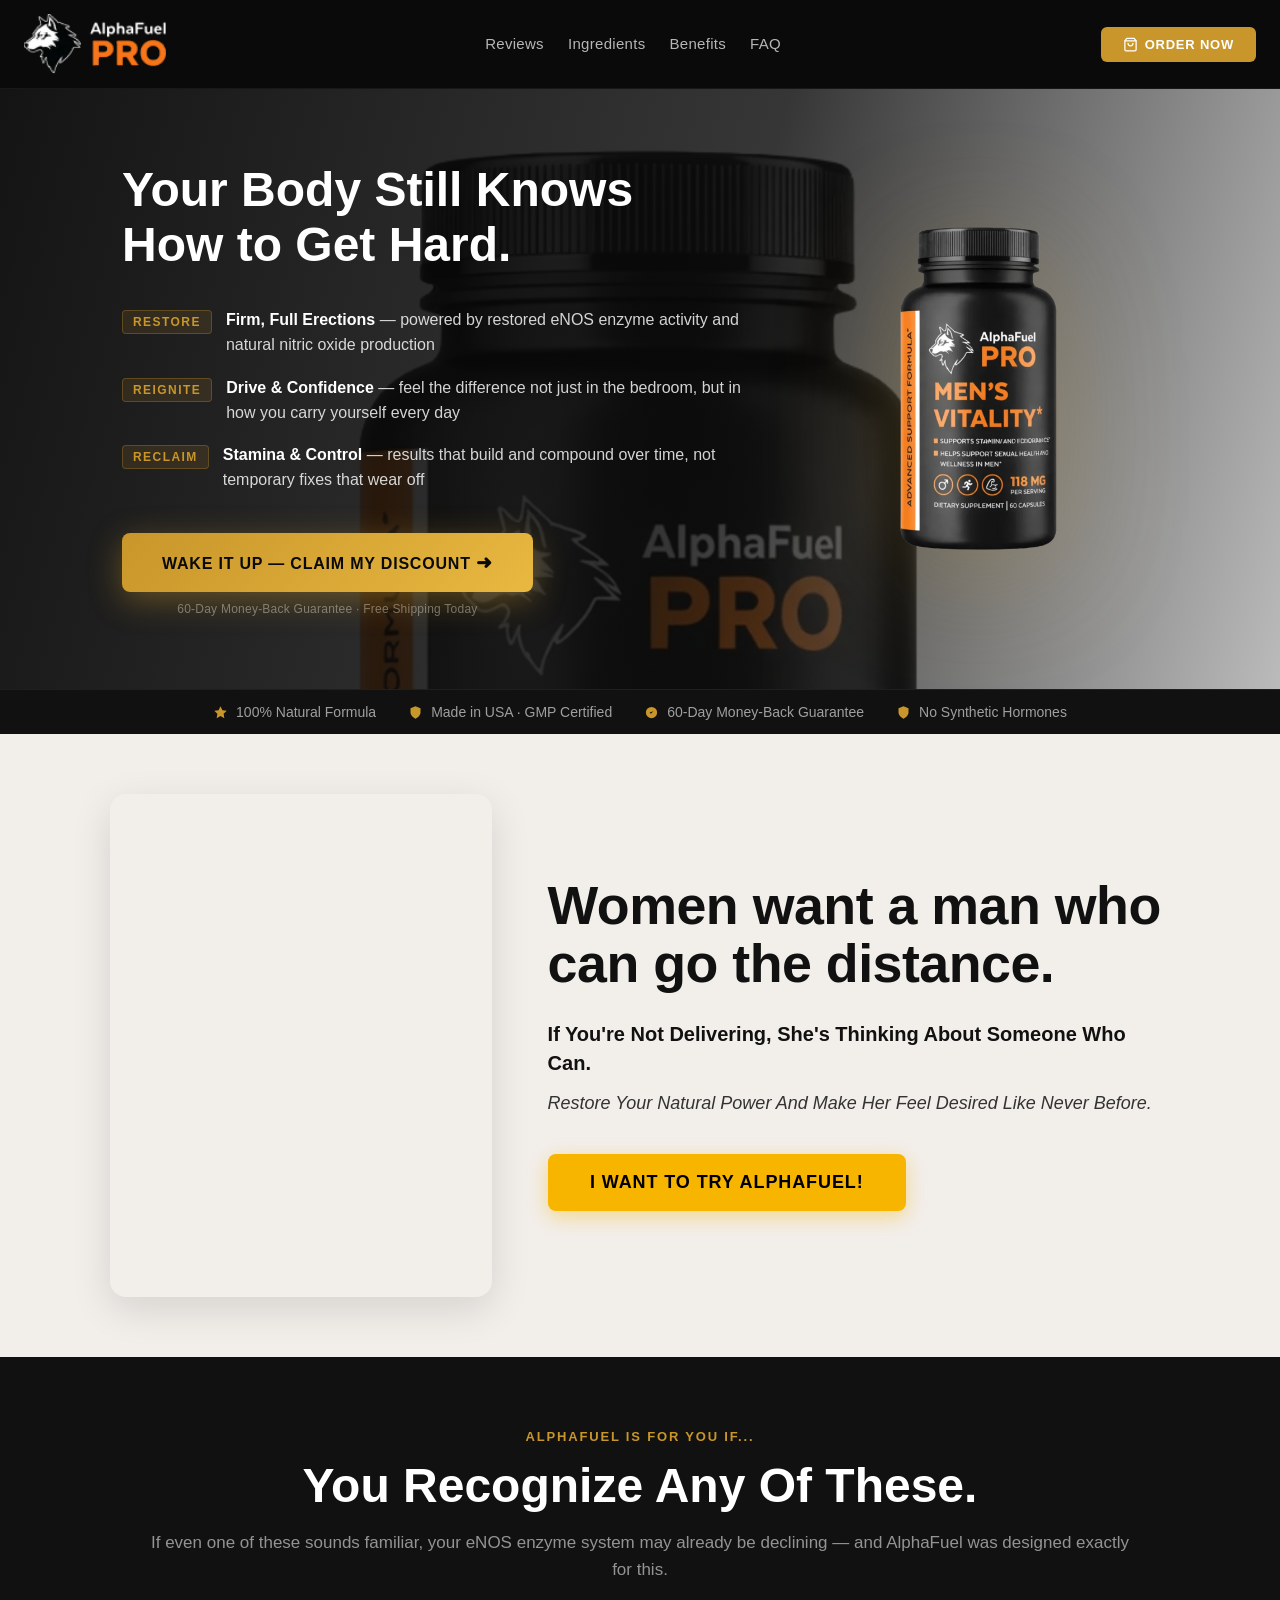
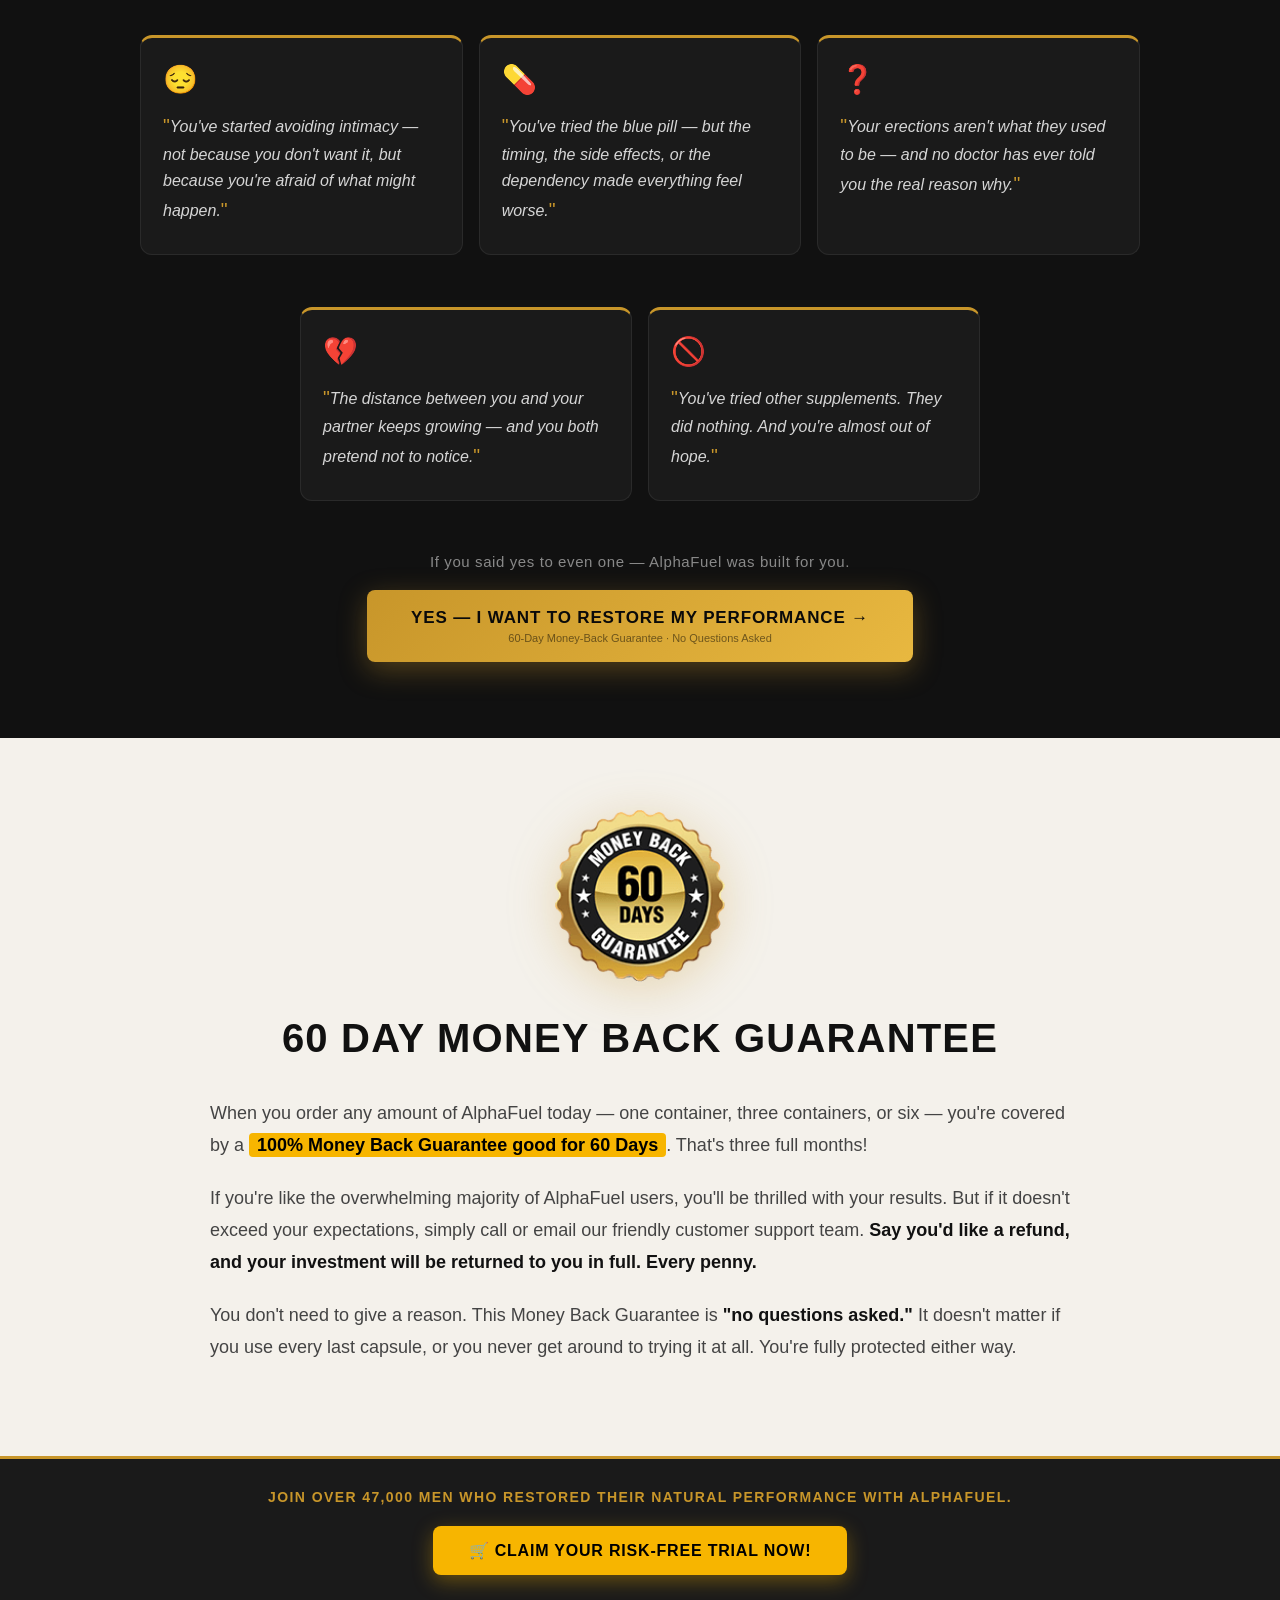
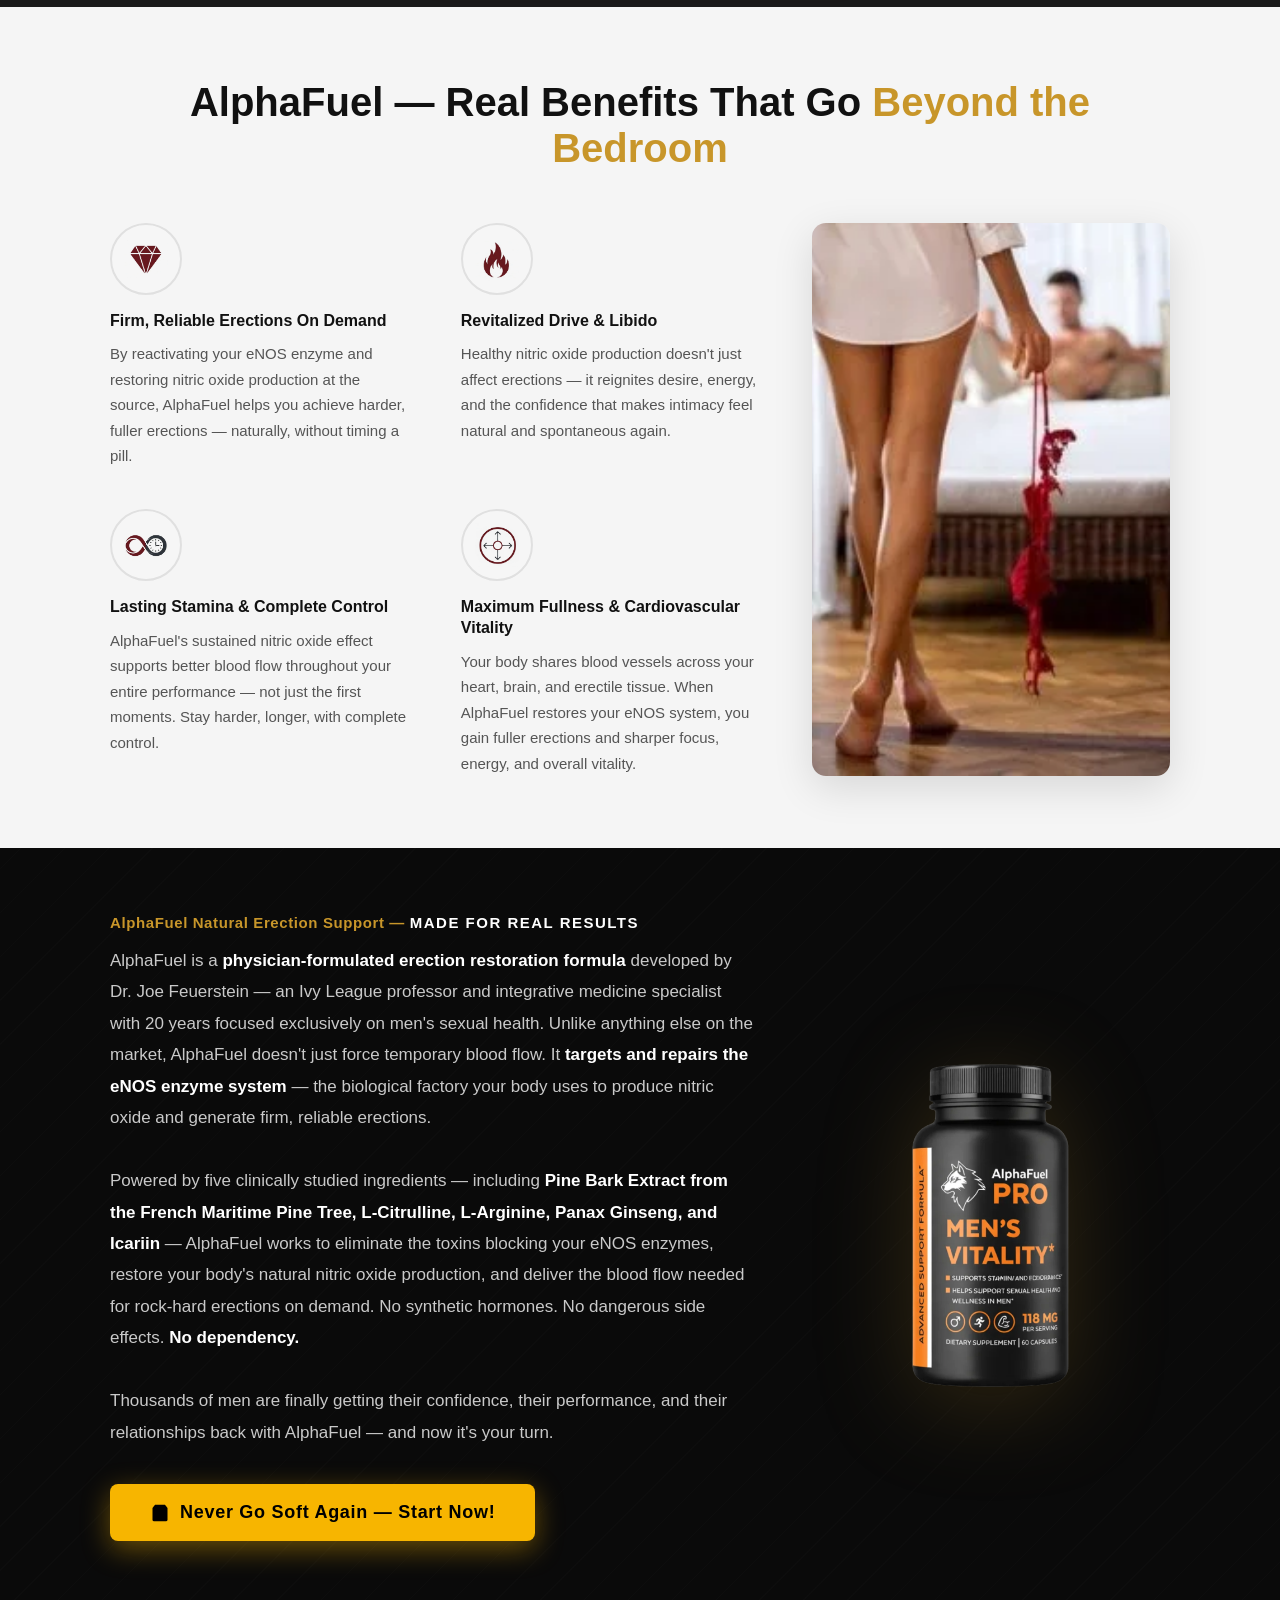
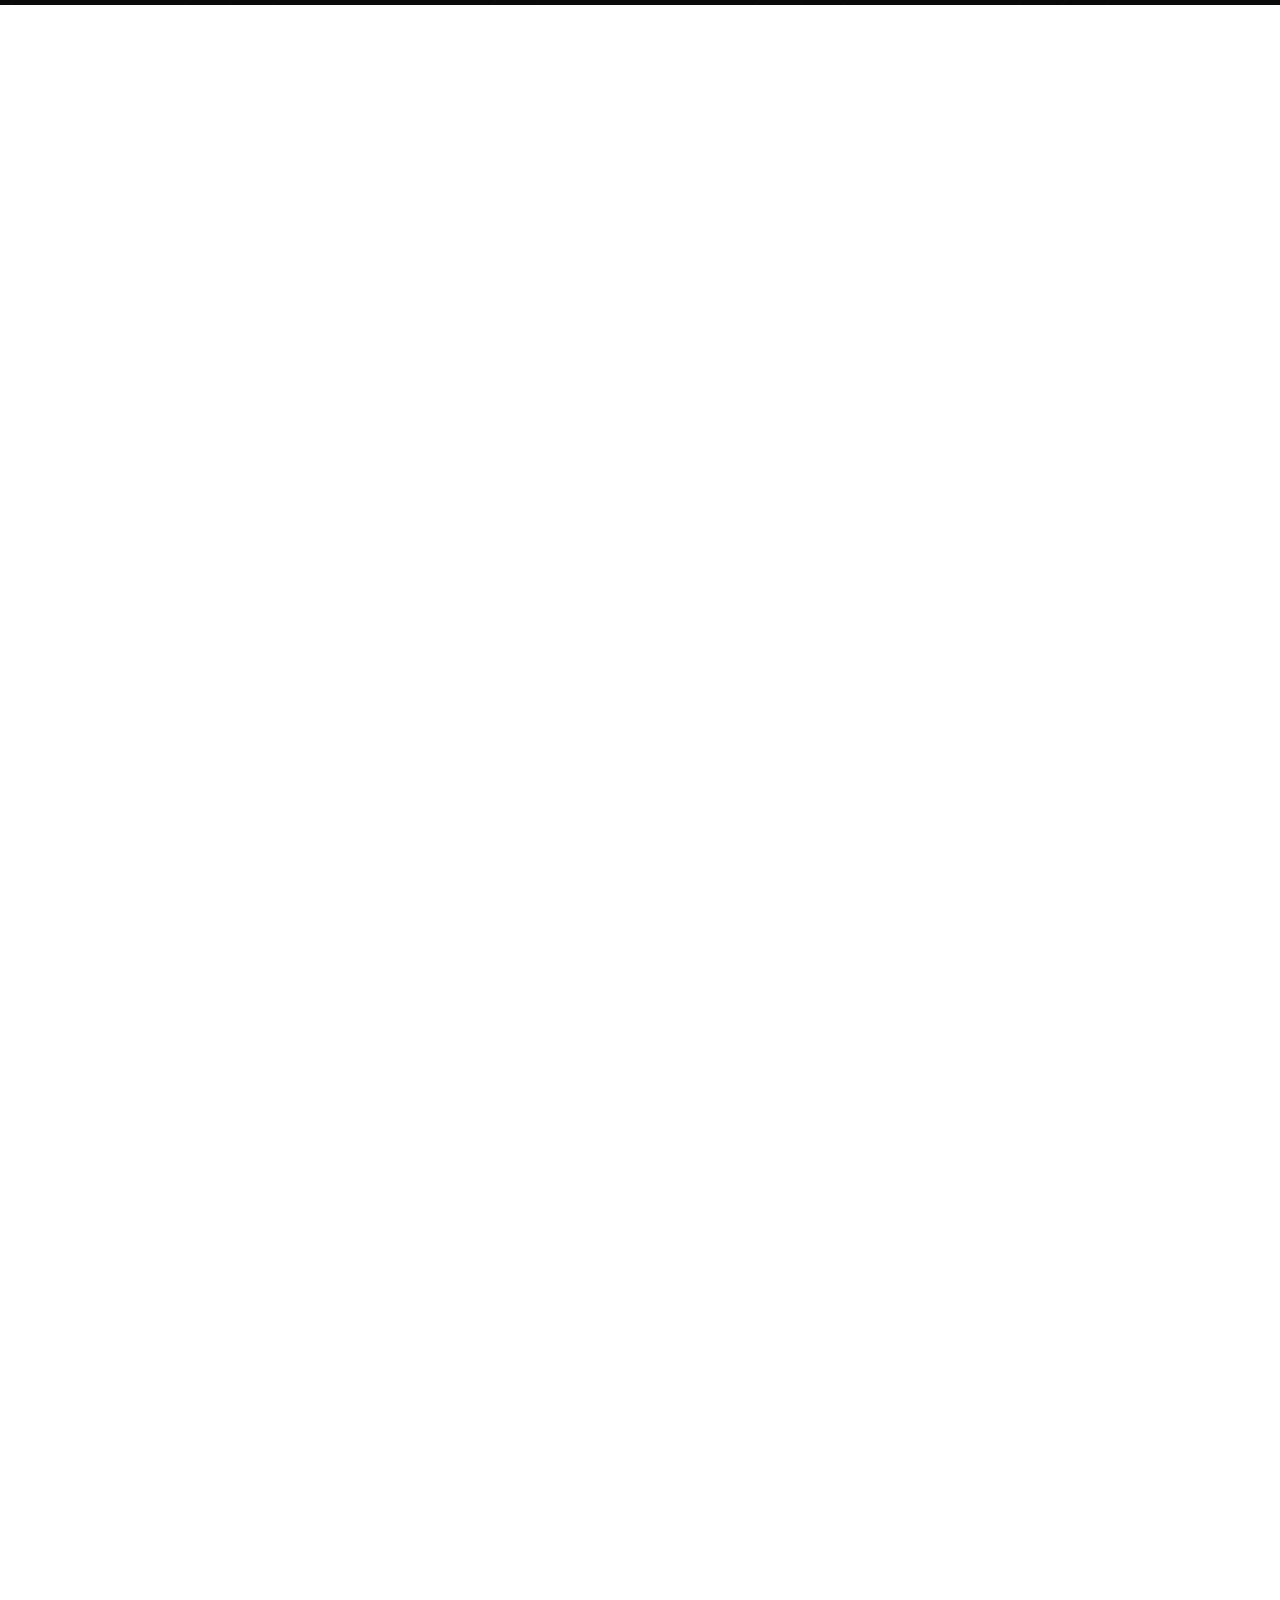
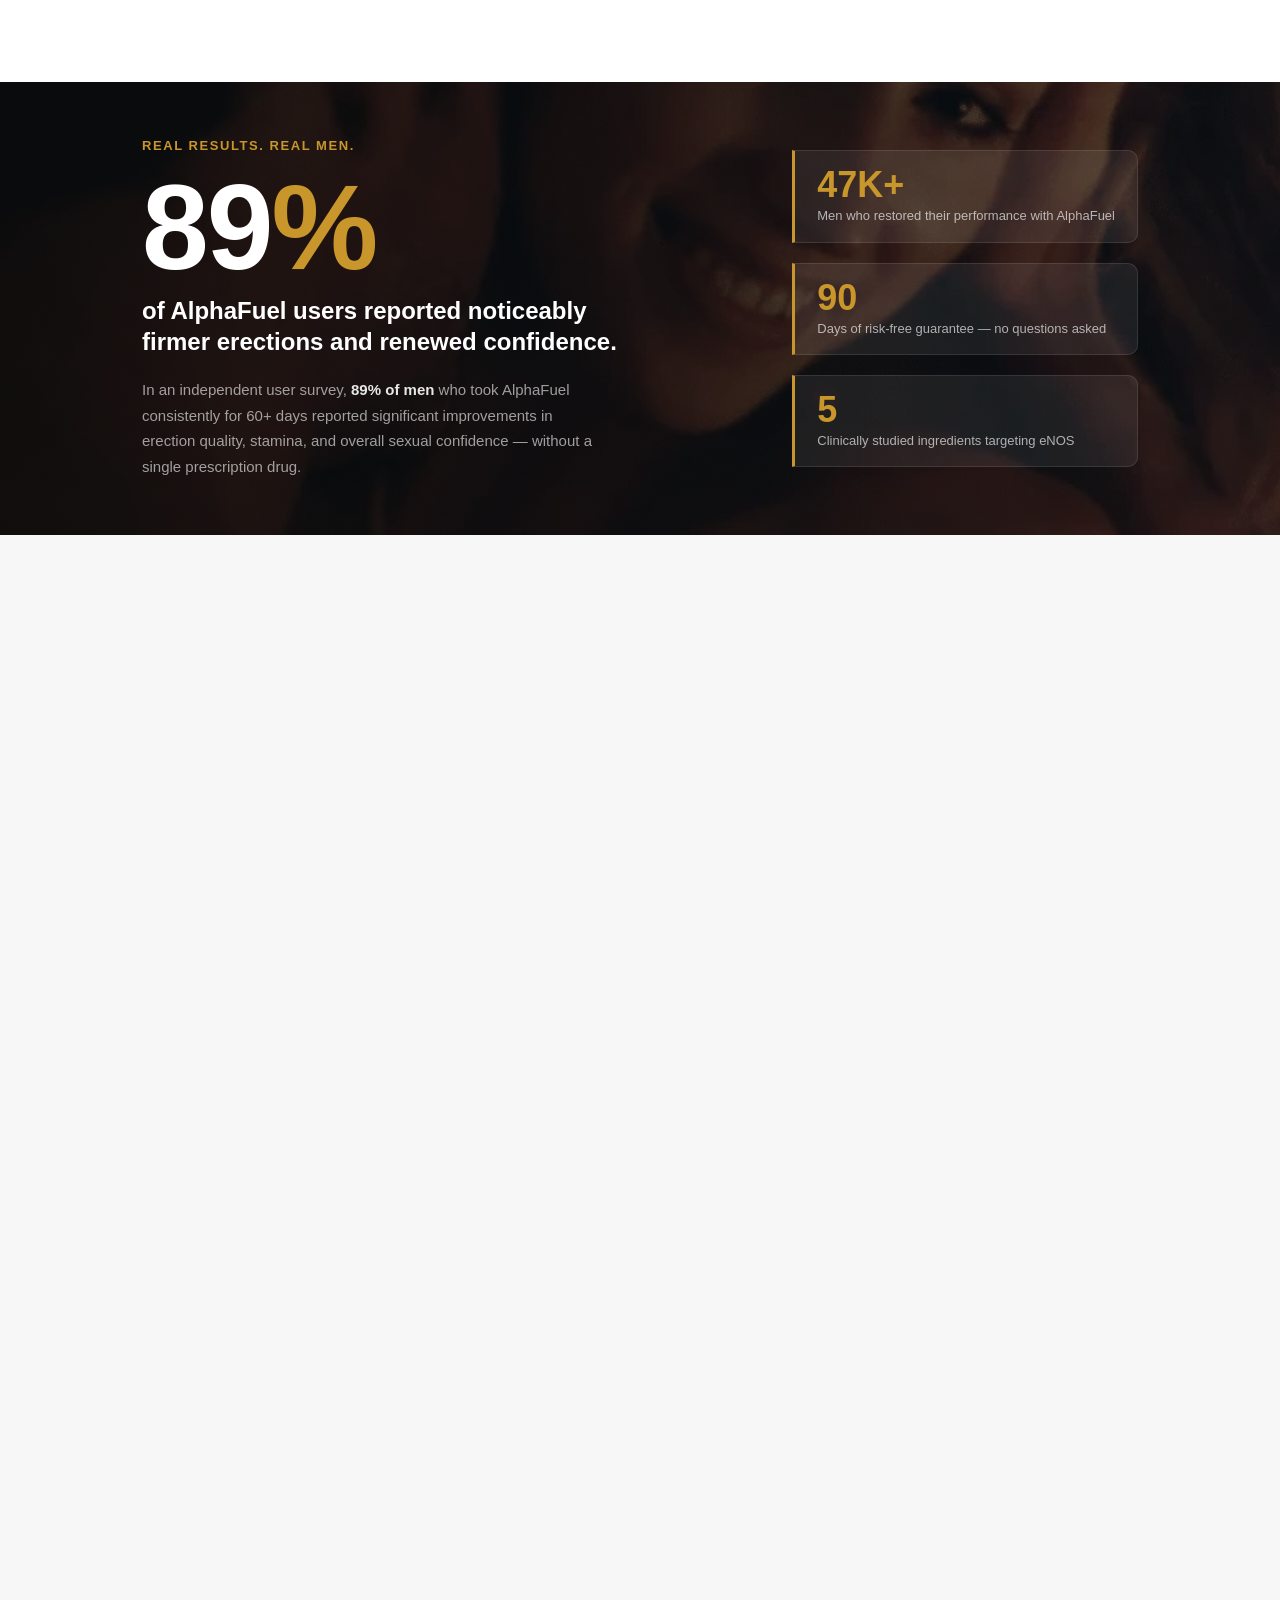
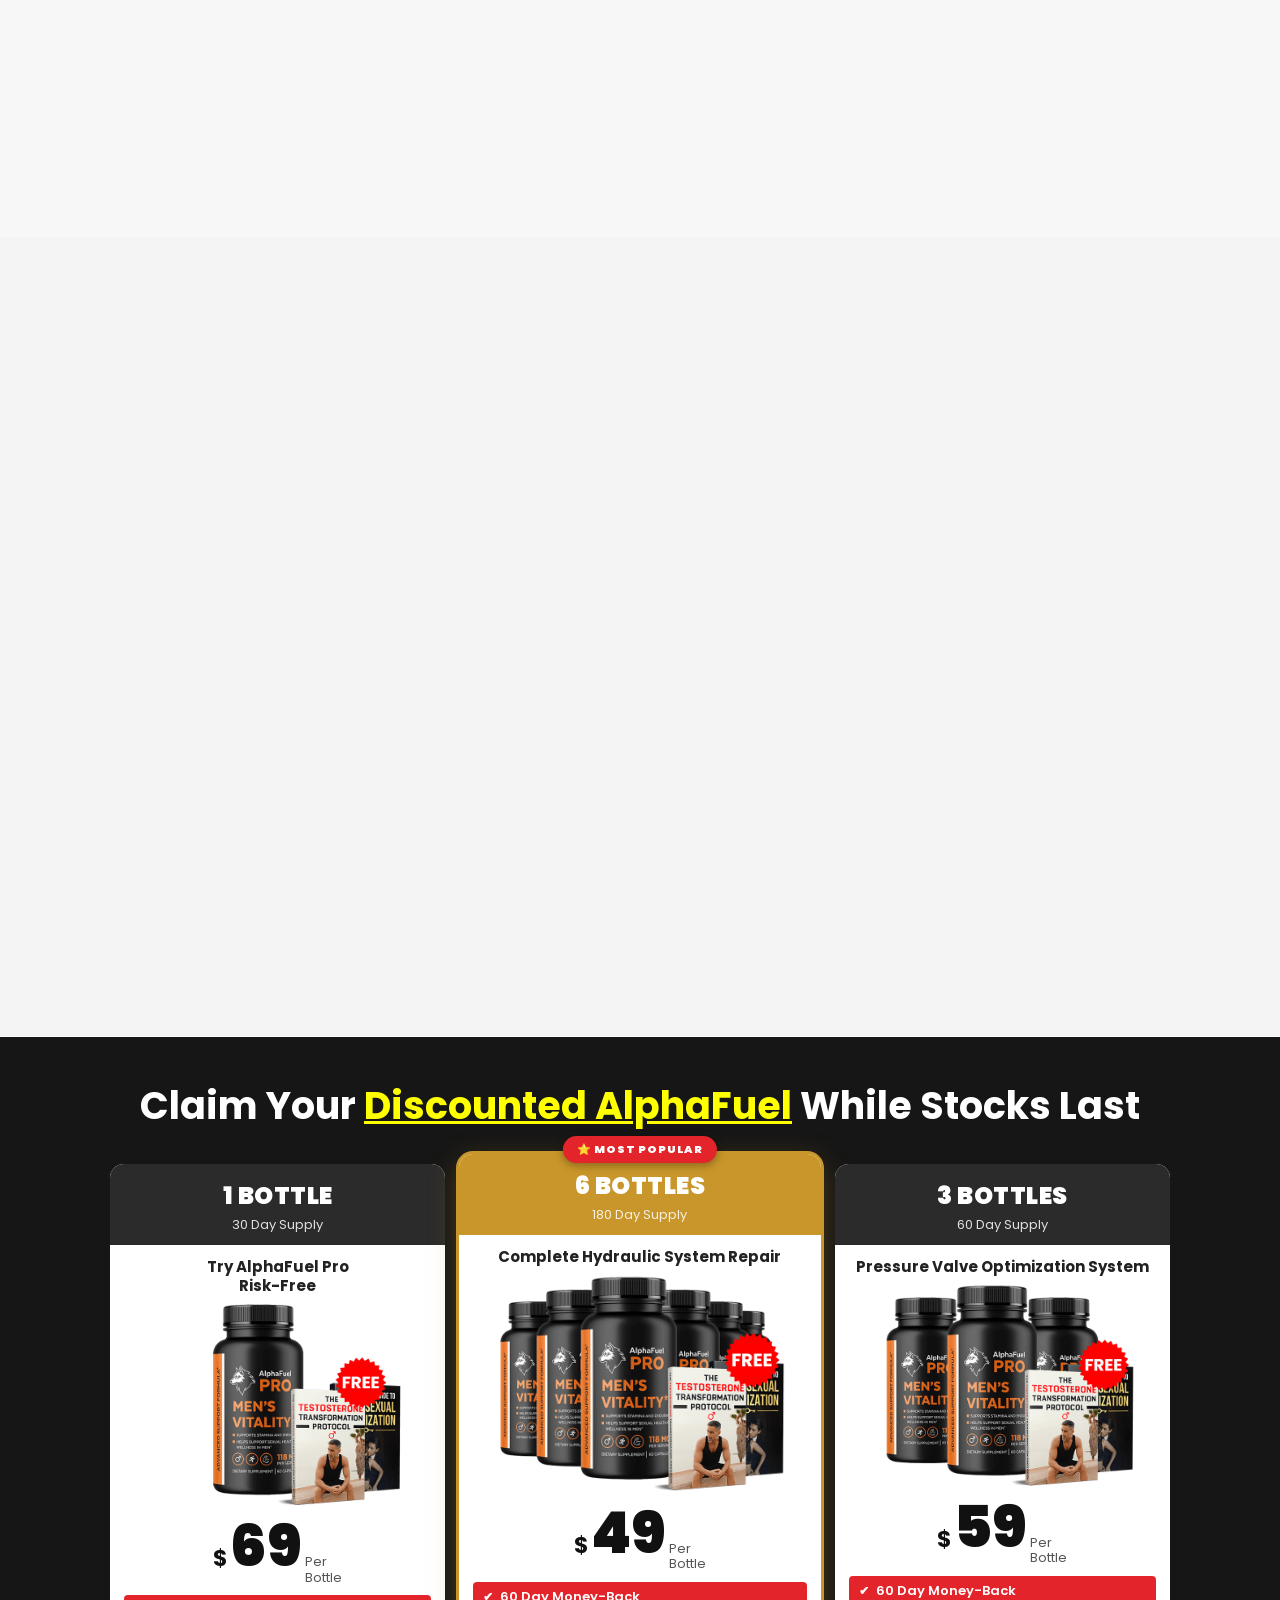
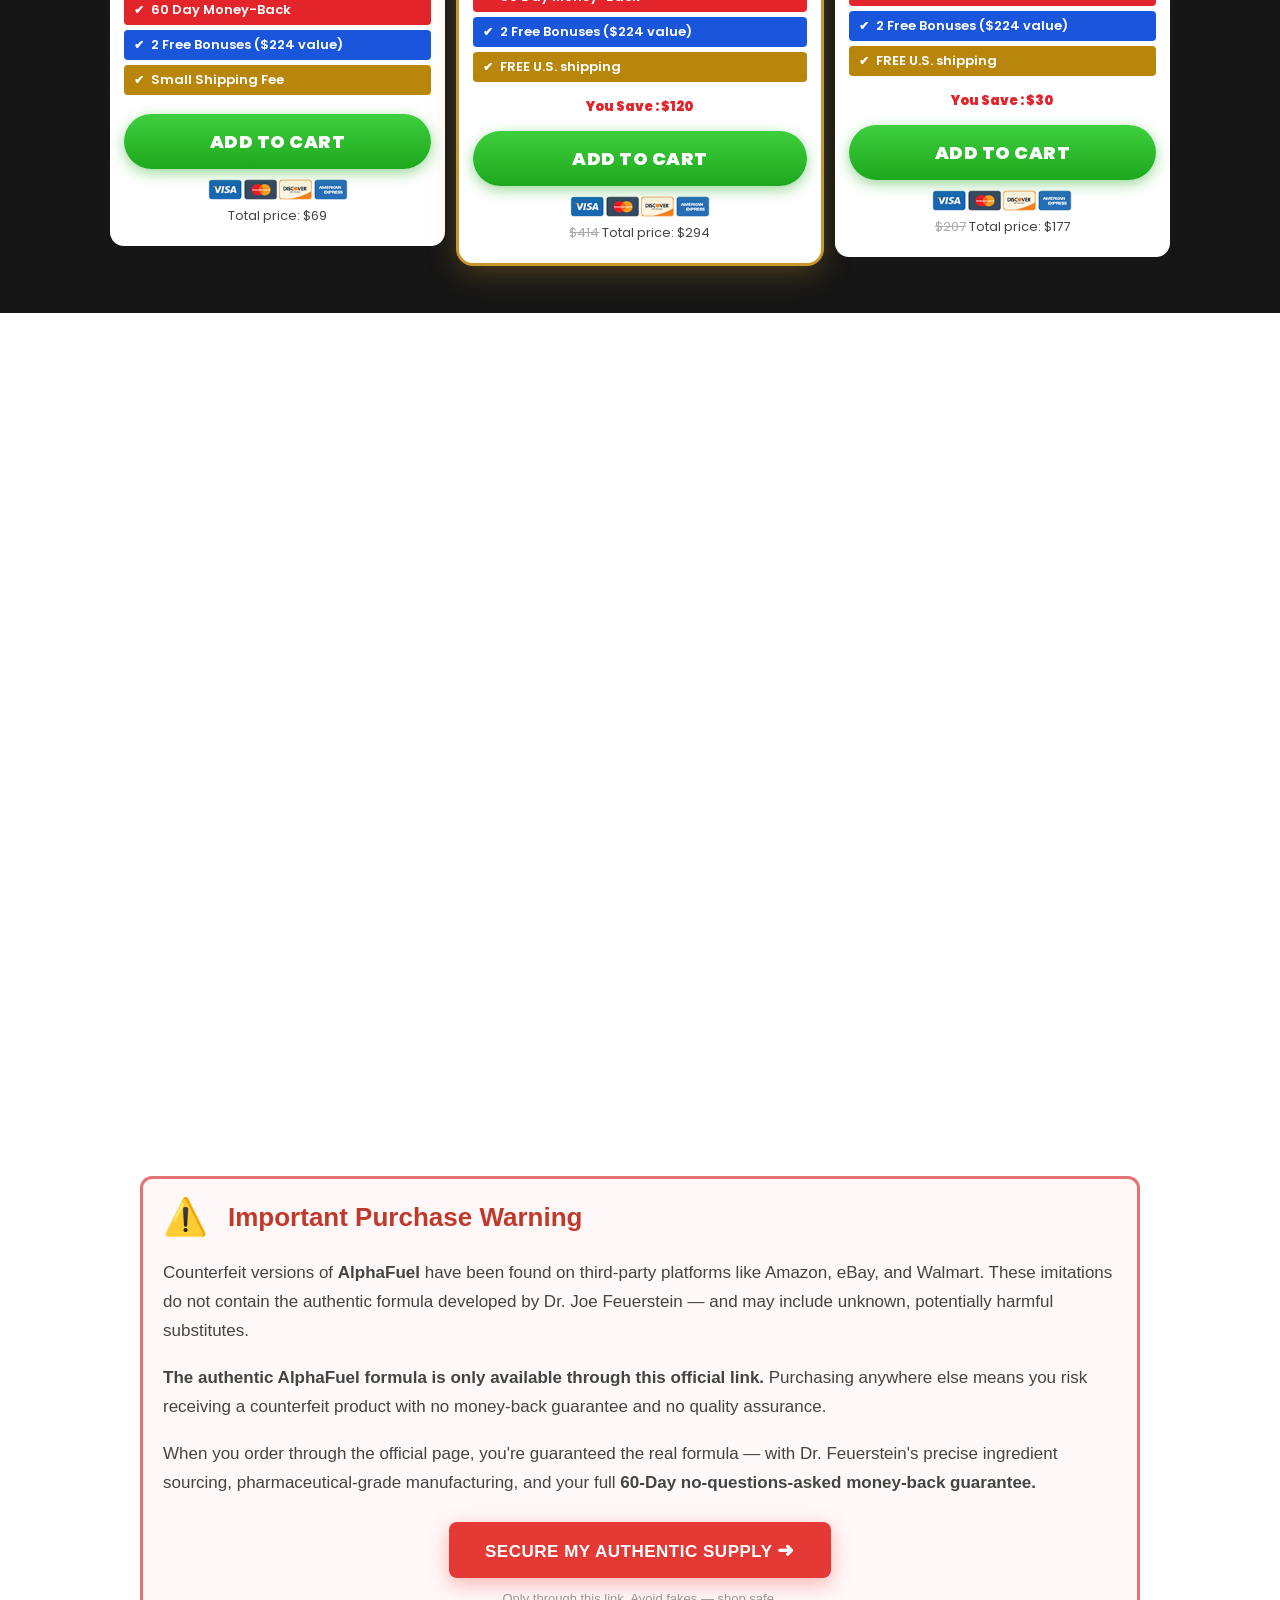
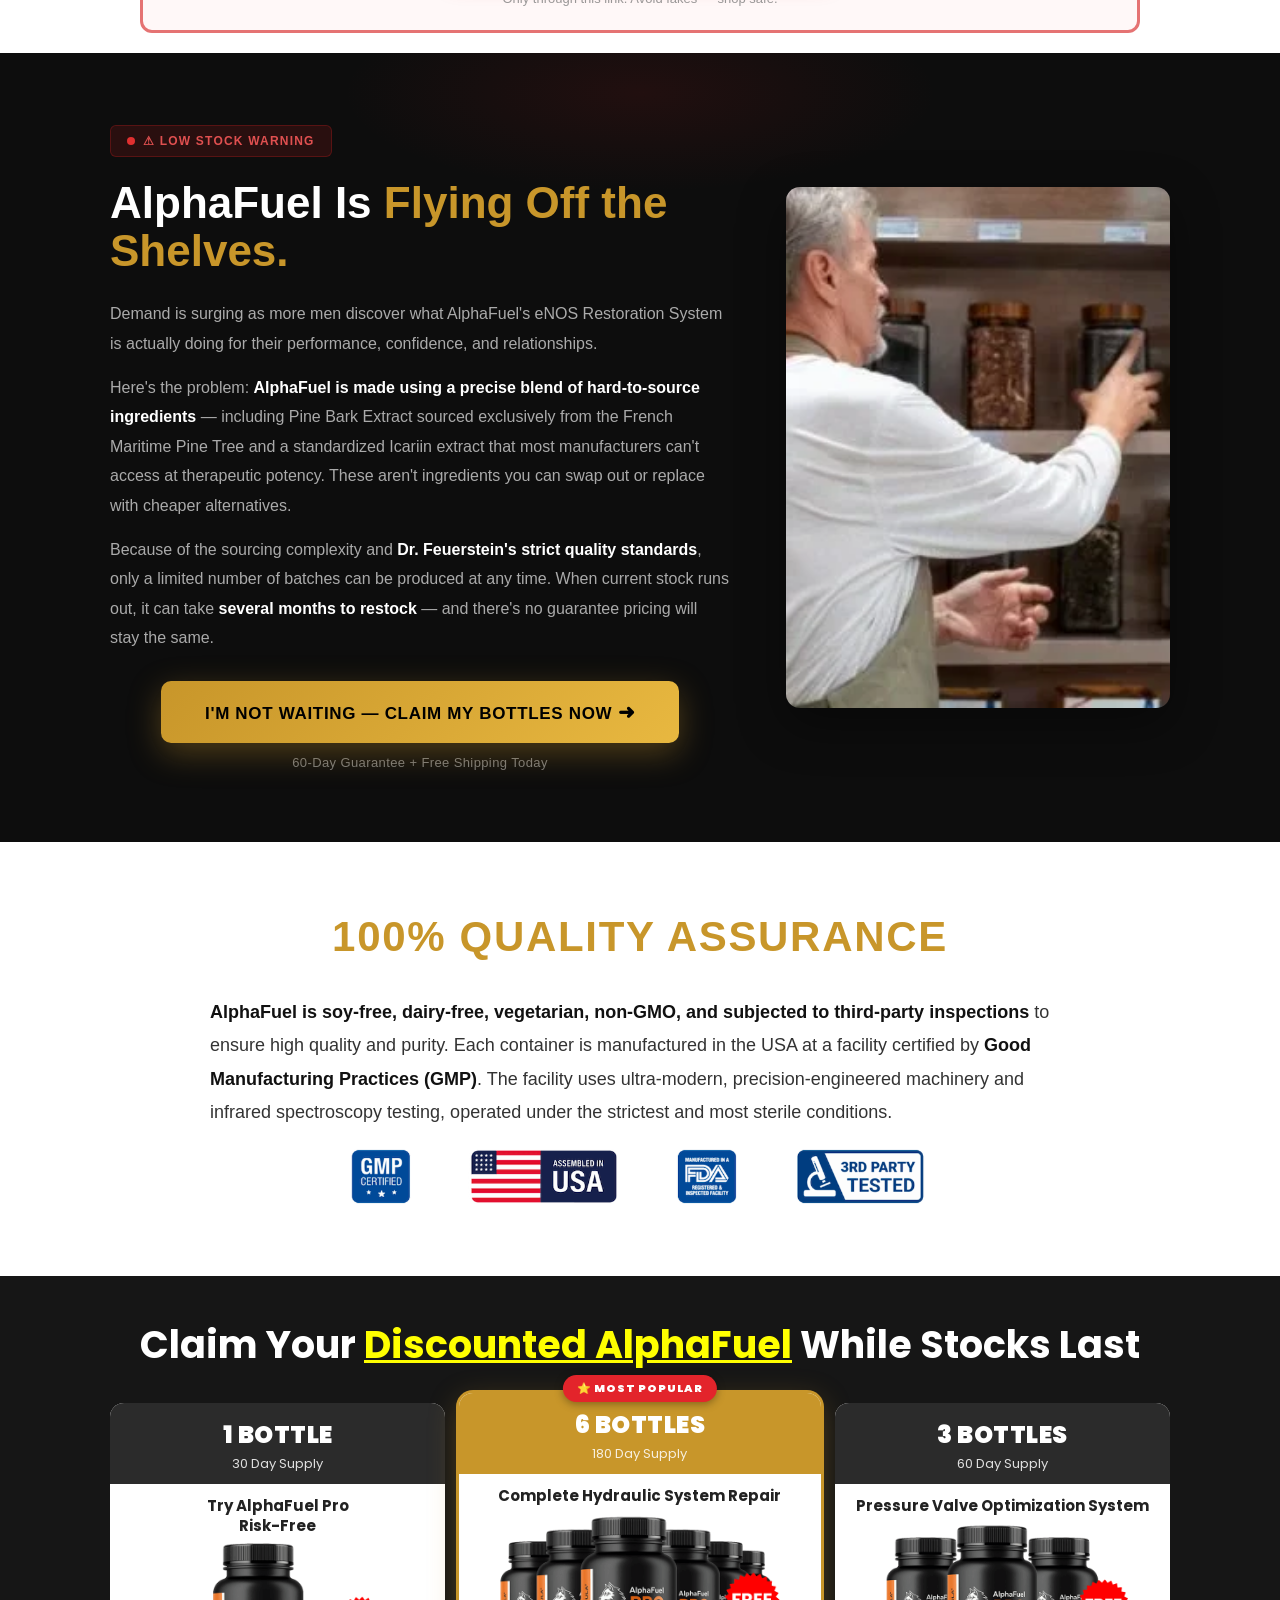
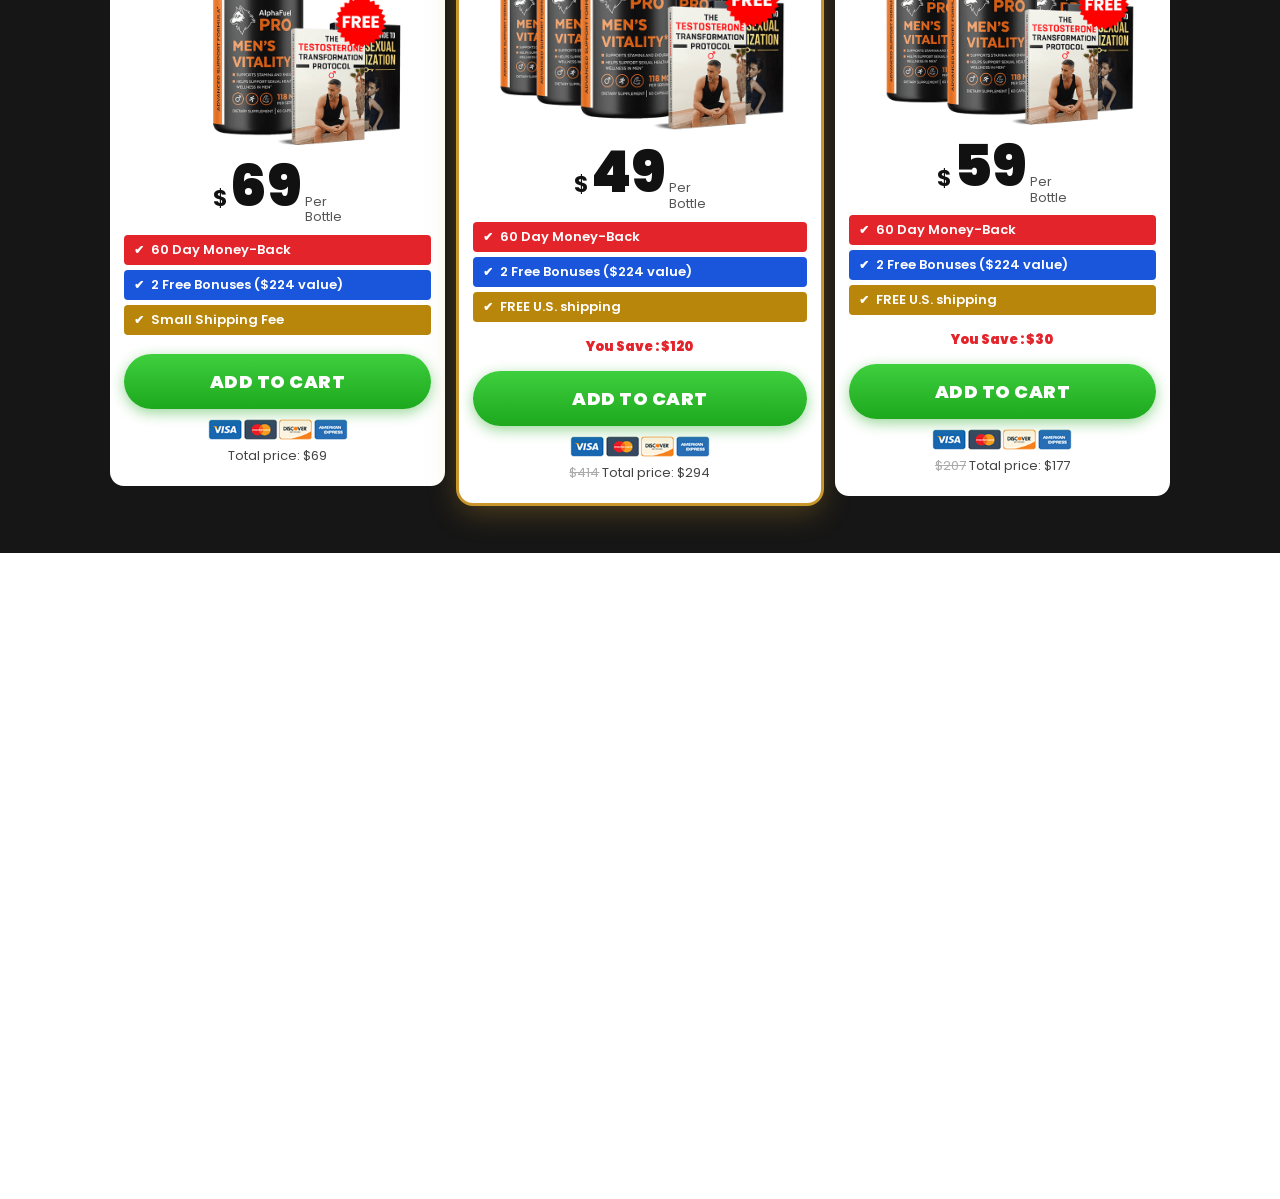
==== commit 89ac1923: "Update index.html" ====
--- a/alpha-v3/index.html
+++ b/alpha-v3/index.html
@@ -675,6 +675,15 @@
   .iw-pricing-grid { grid-template-columns: 1fr; }
 }
 </style>
+
+  <script type="text/javascript">
+    (function(c,l,a,r,i,t,y){
+        c[a]=c[a]||function(){(c[a].q=c[a].q||[]).push(arguments)};
+        t=l.createElement(r);t.async=1;t.src="https://www.clarity.ms/tag/"+i;
+        y=l.getElementsByTagName(r)[0];y.parentNode.insertBefore(t,y);
+    })(window, document, "clarity", "script", "x2zc0s3b46");
+</script>
+  
 </head>
 
 <body><svg xmlns="http://www.w3.org/2000/svg" style="display:none">
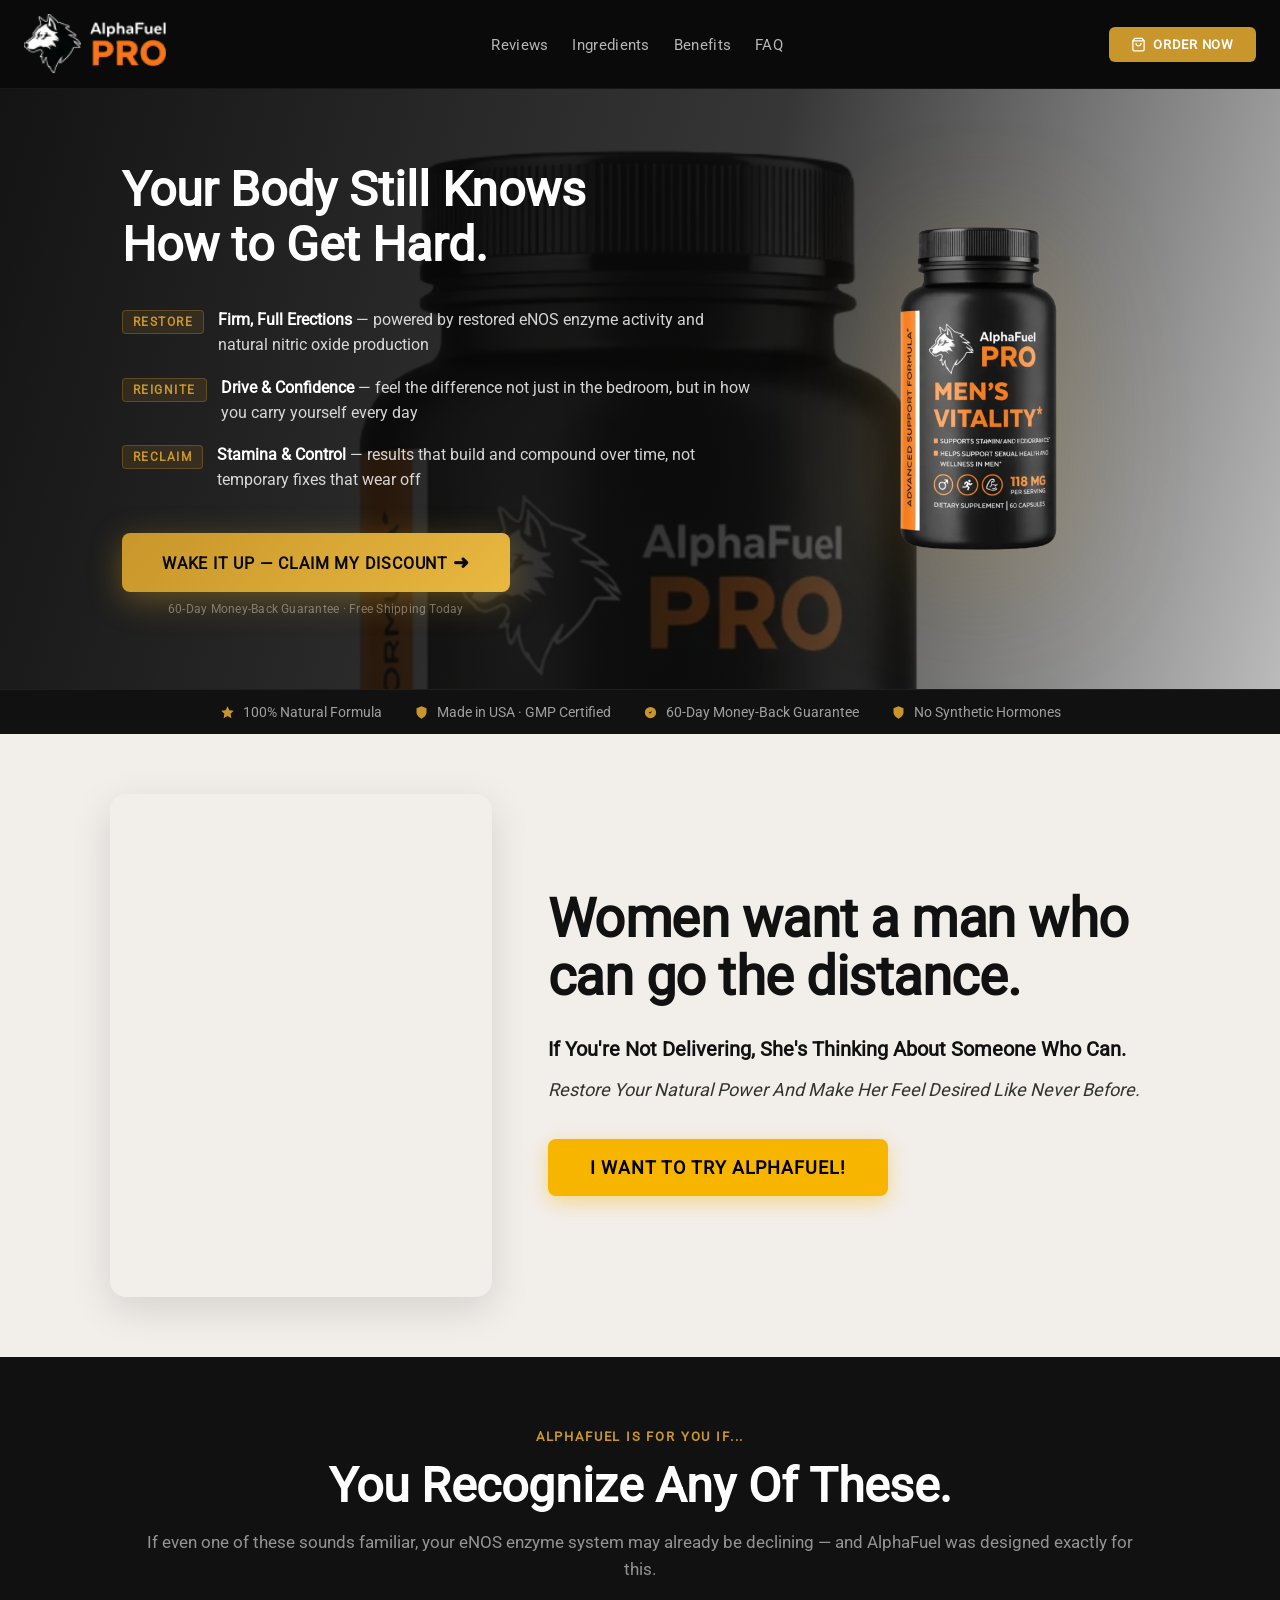
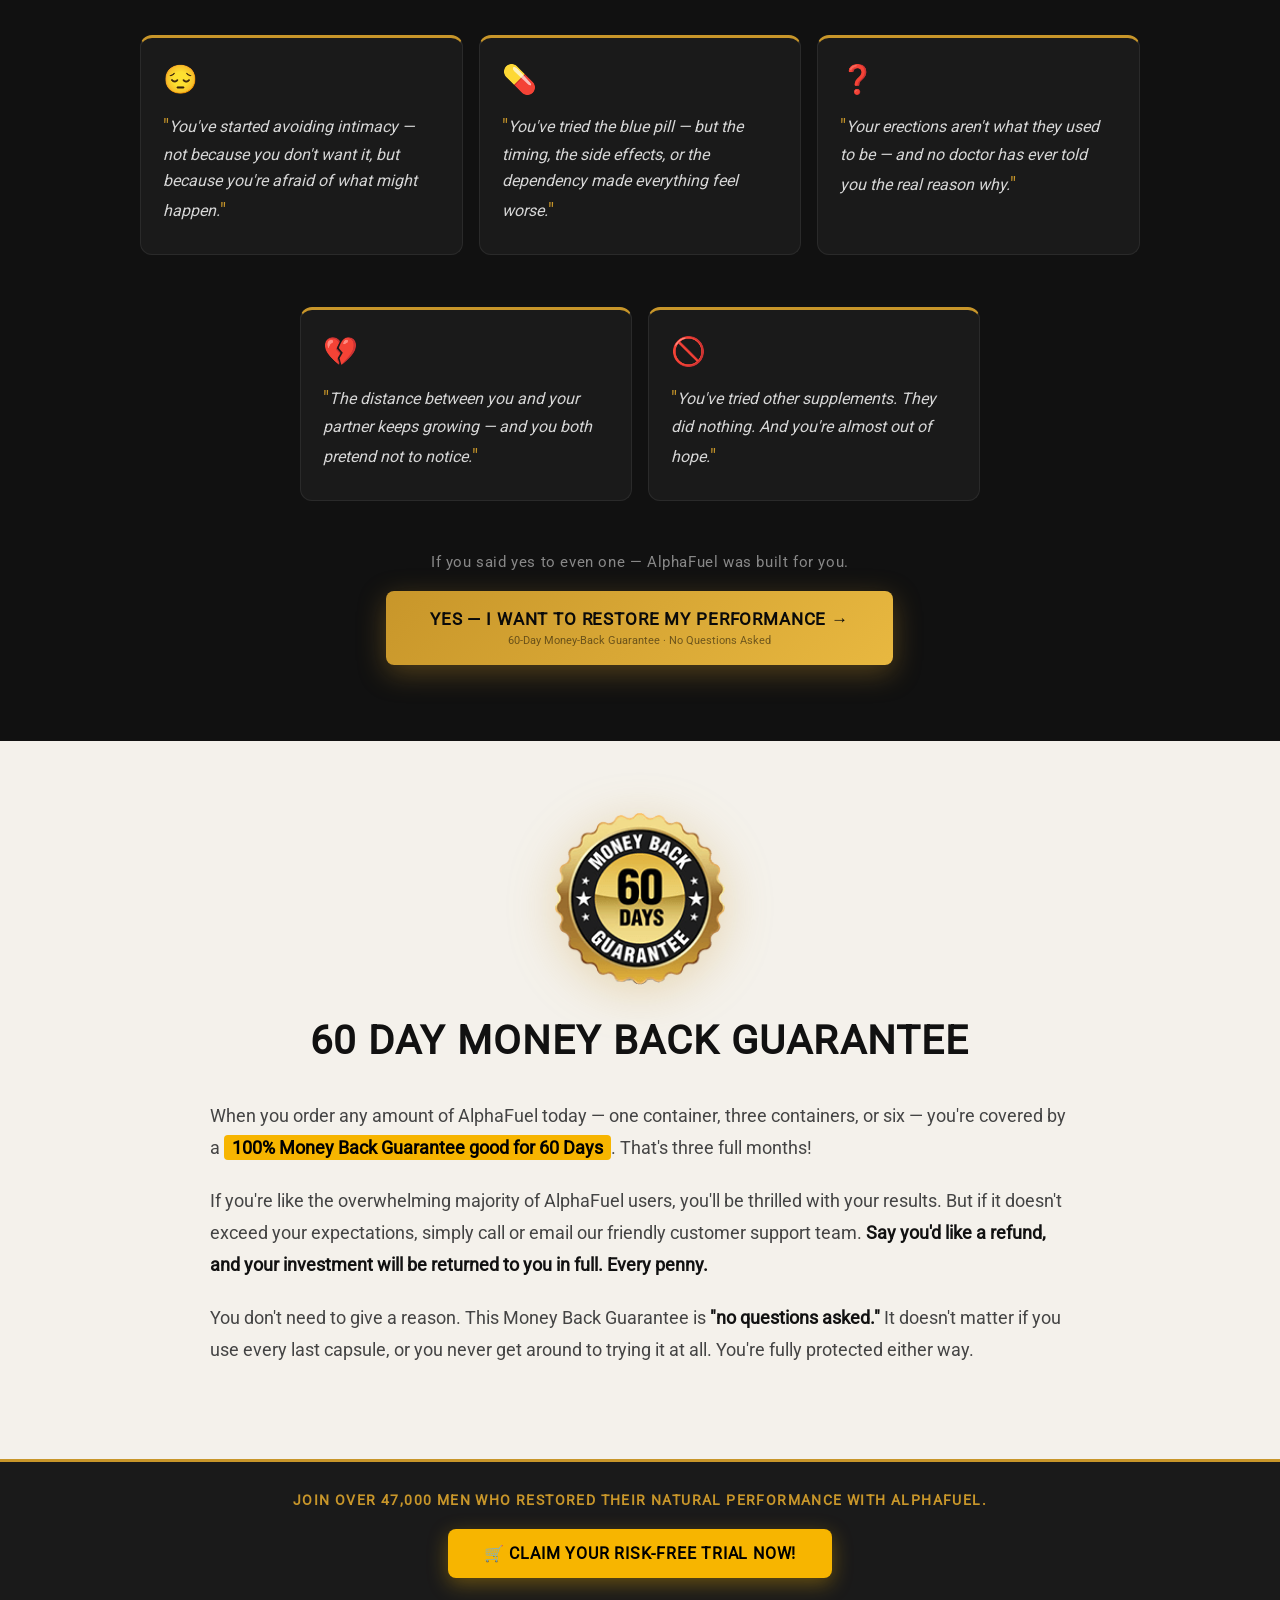
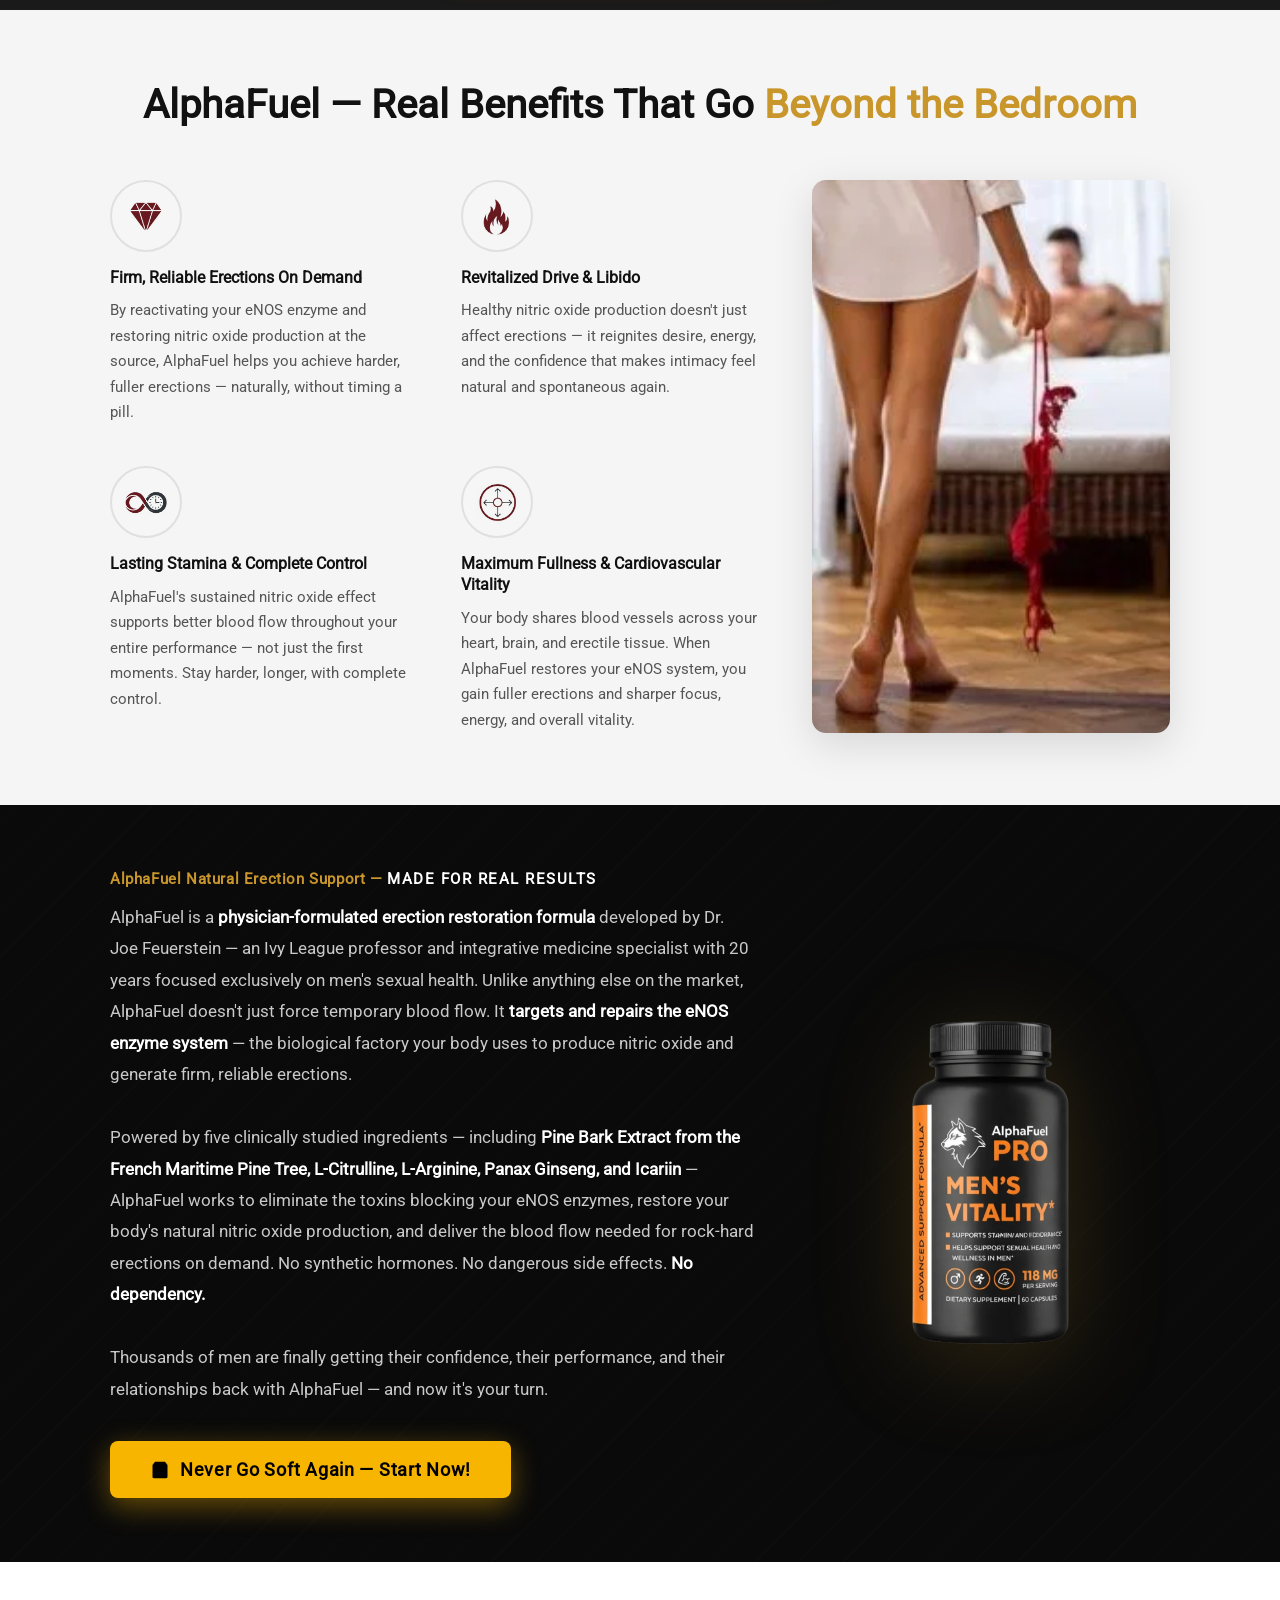
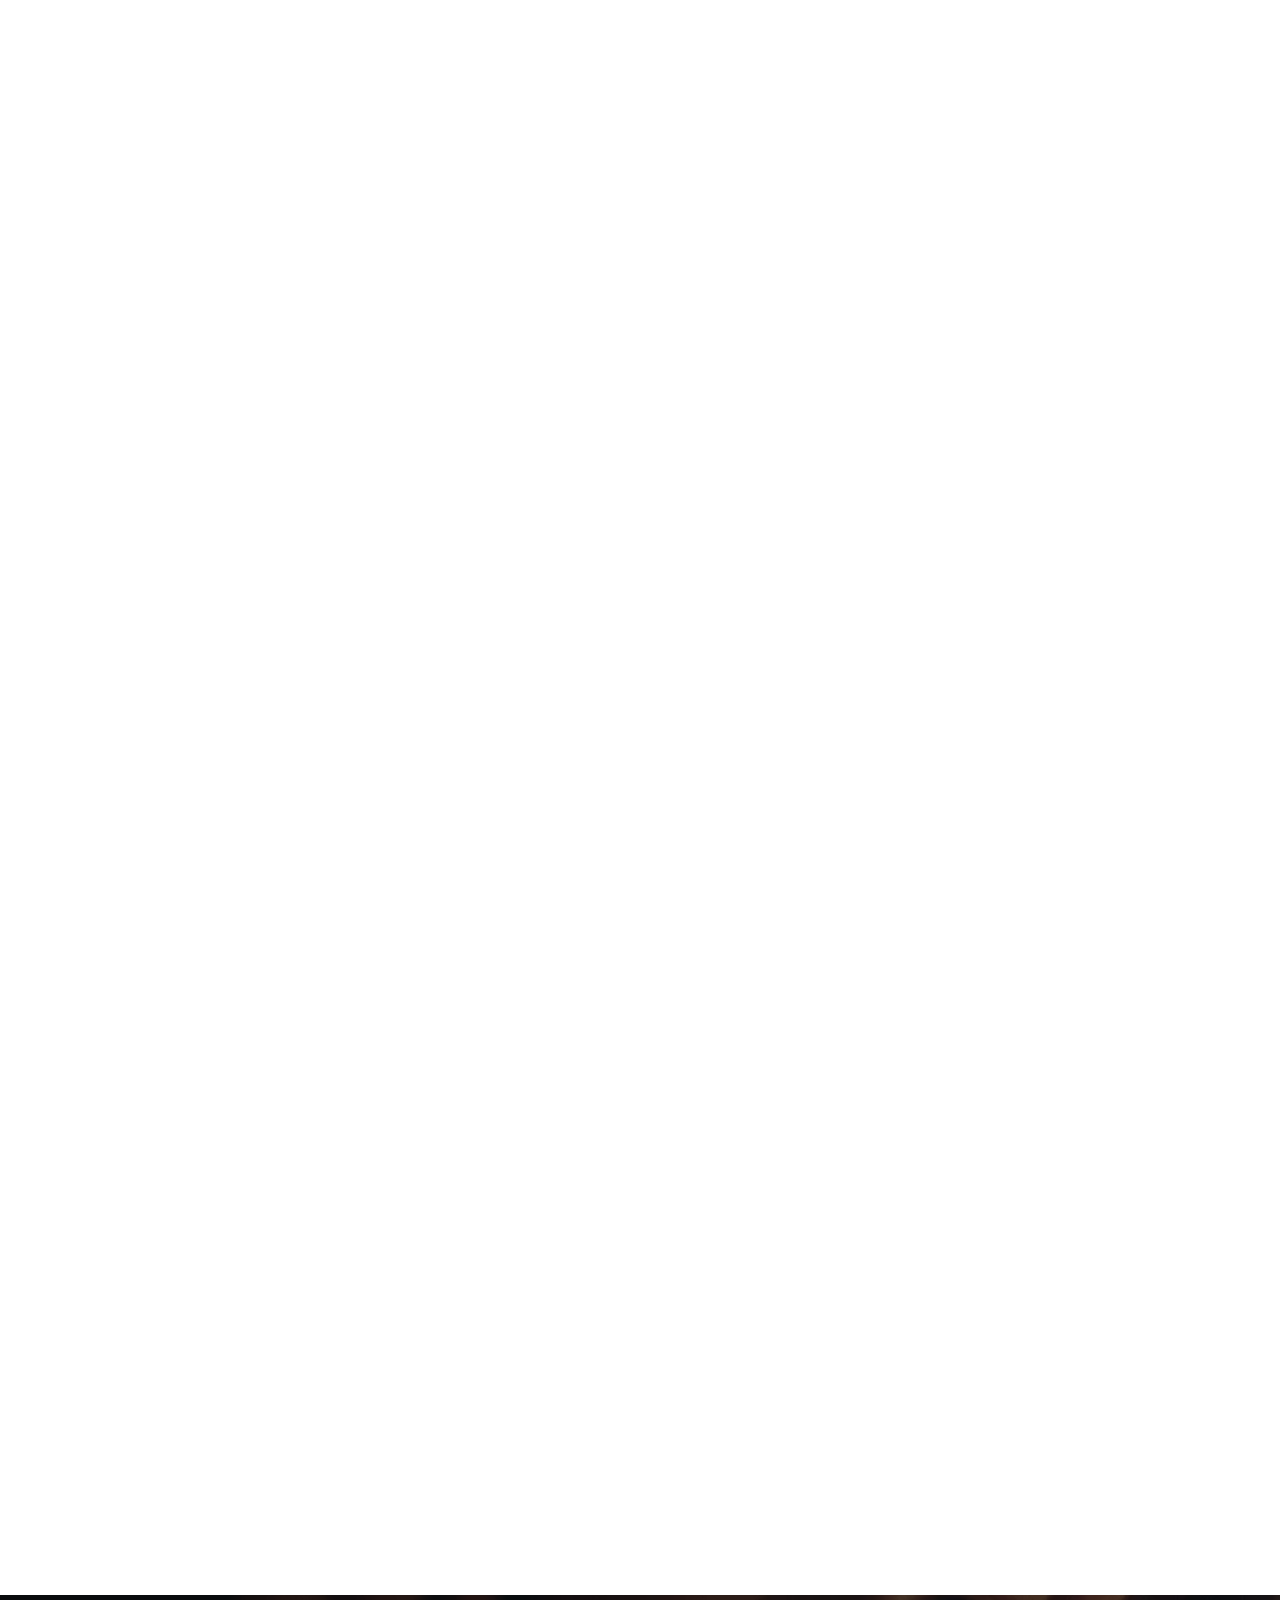
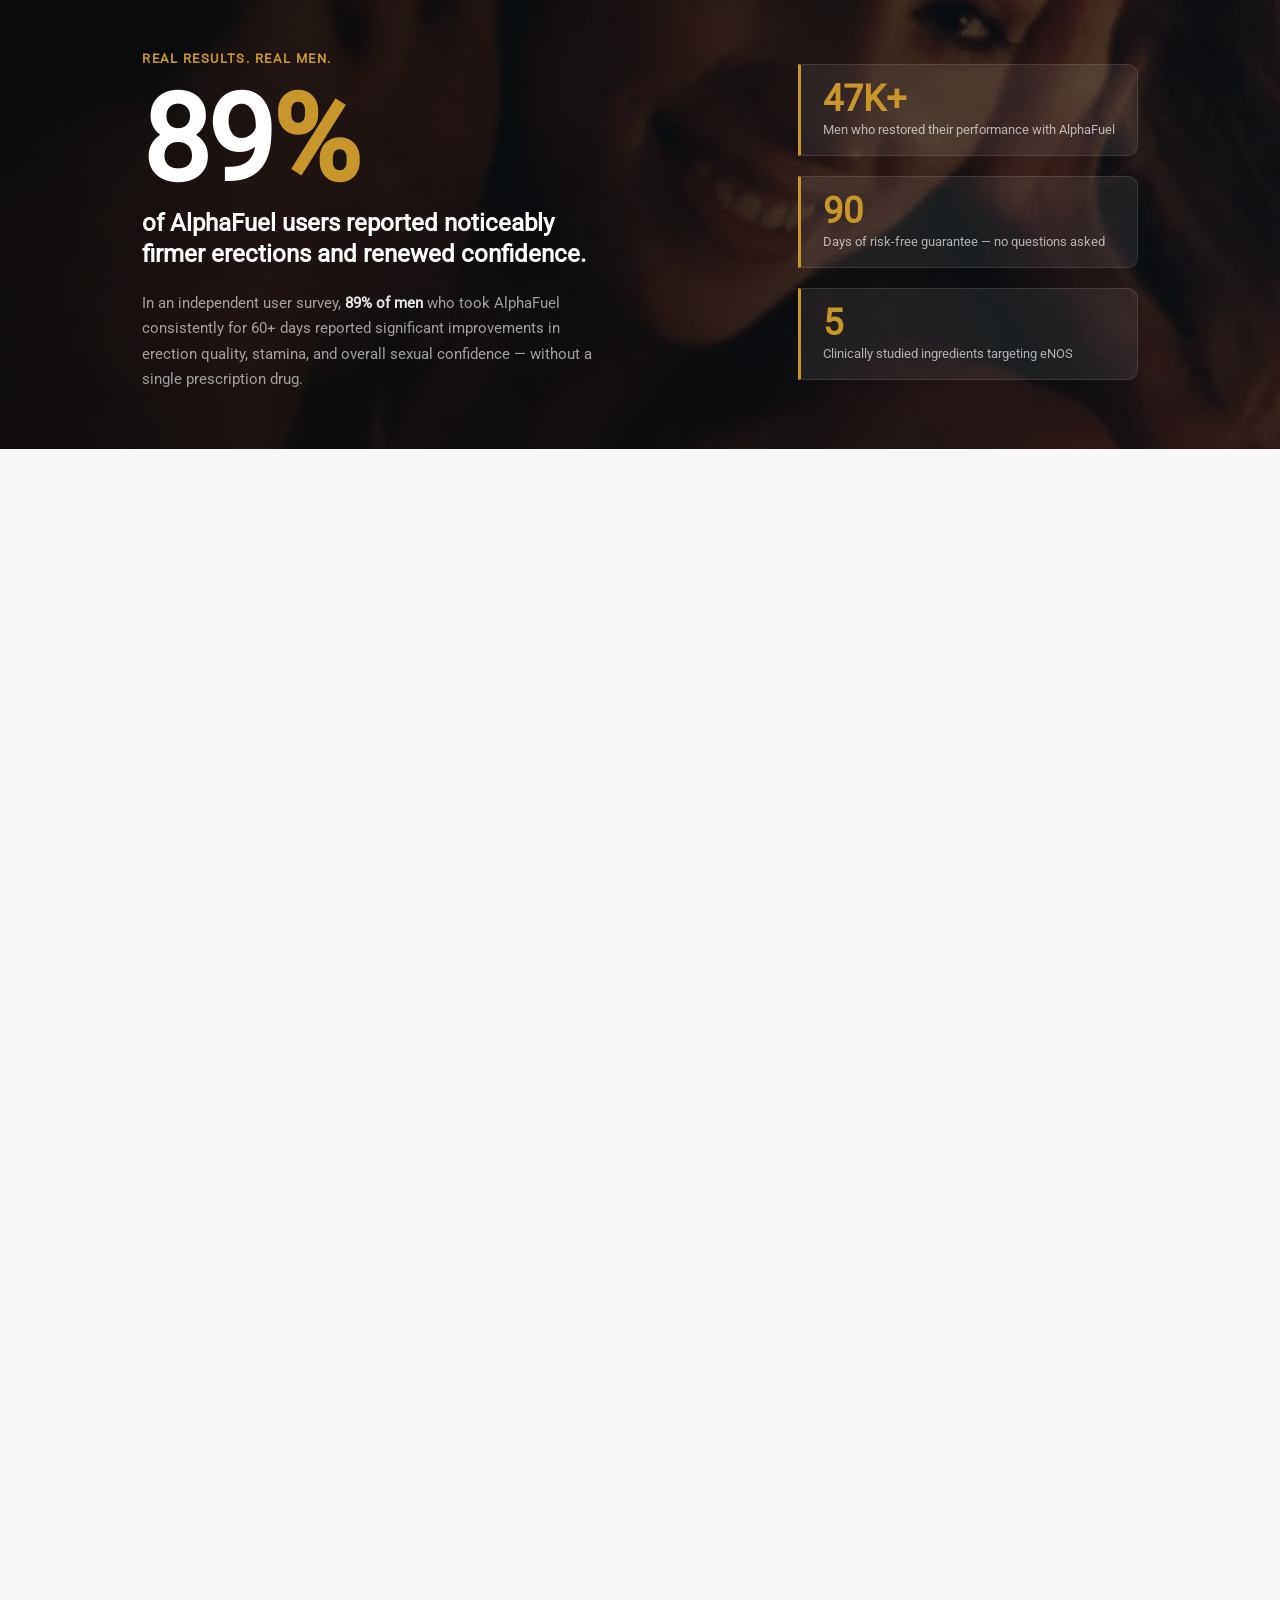
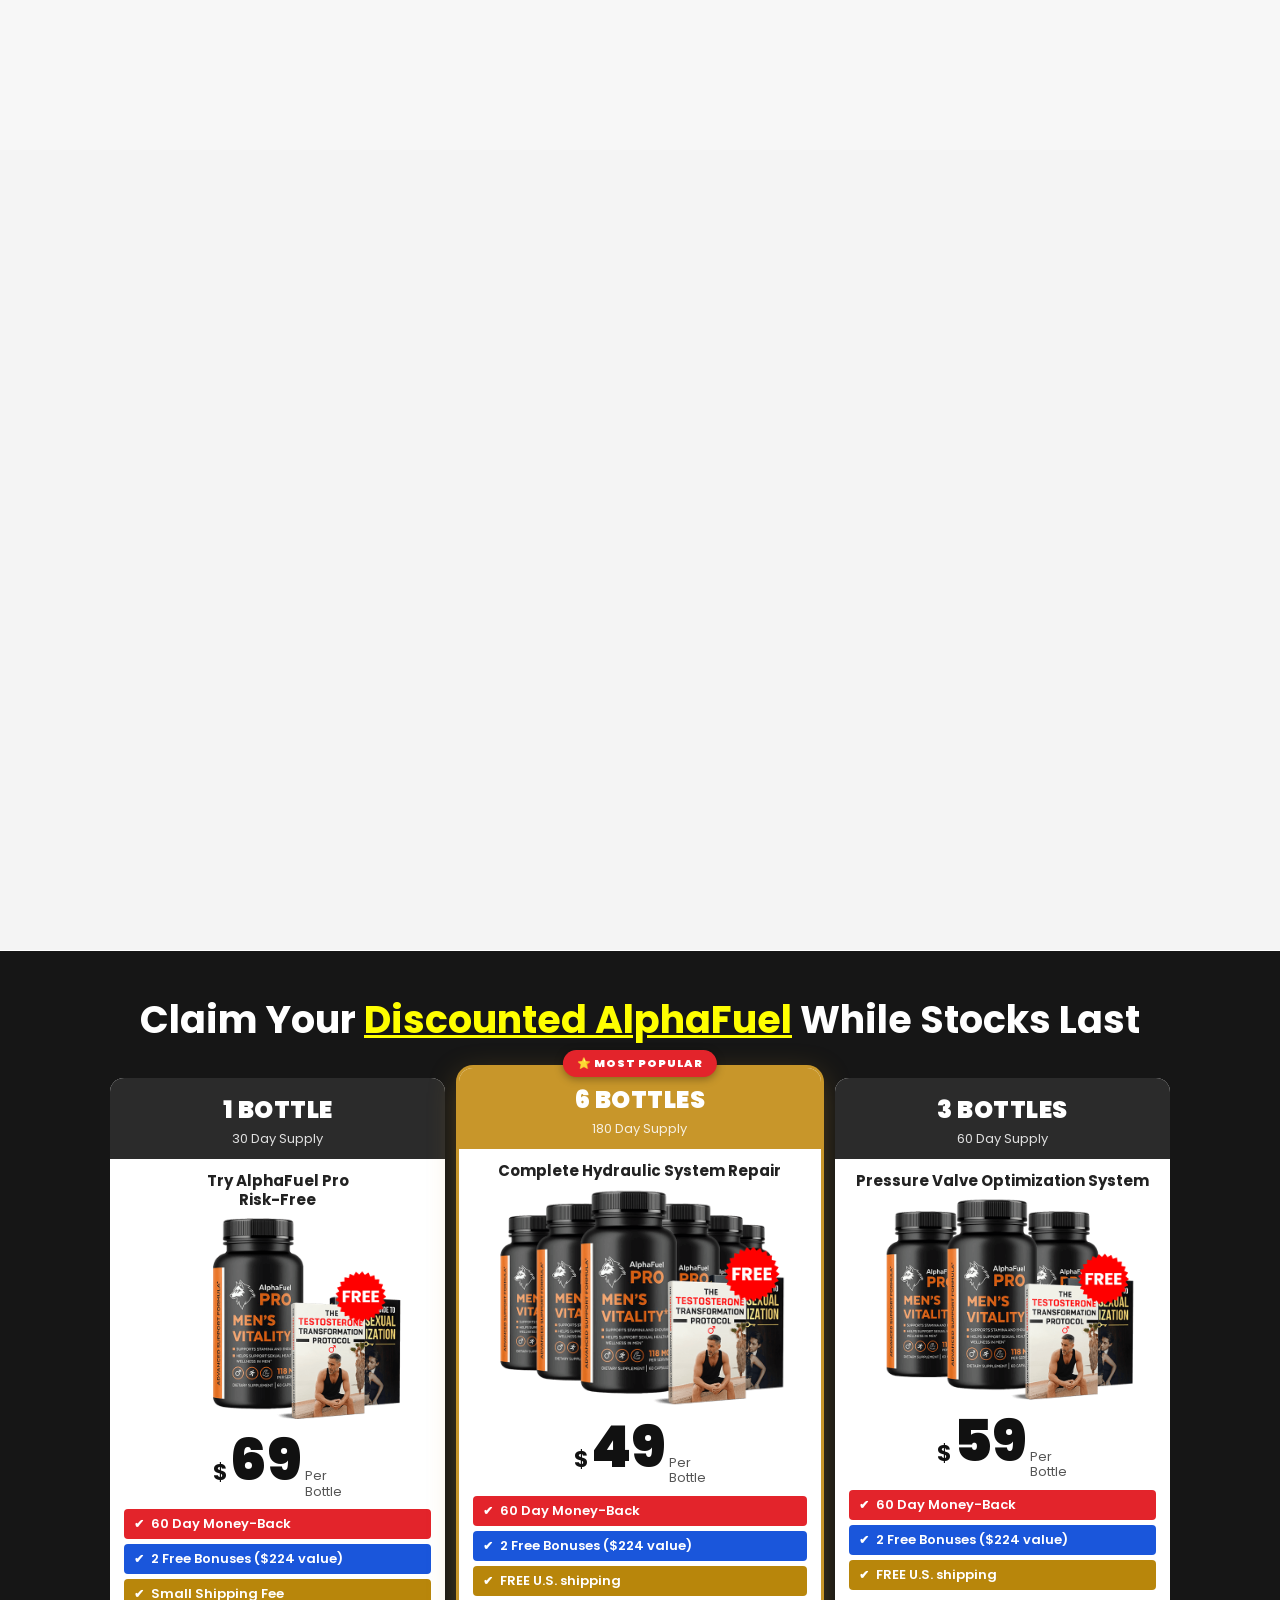
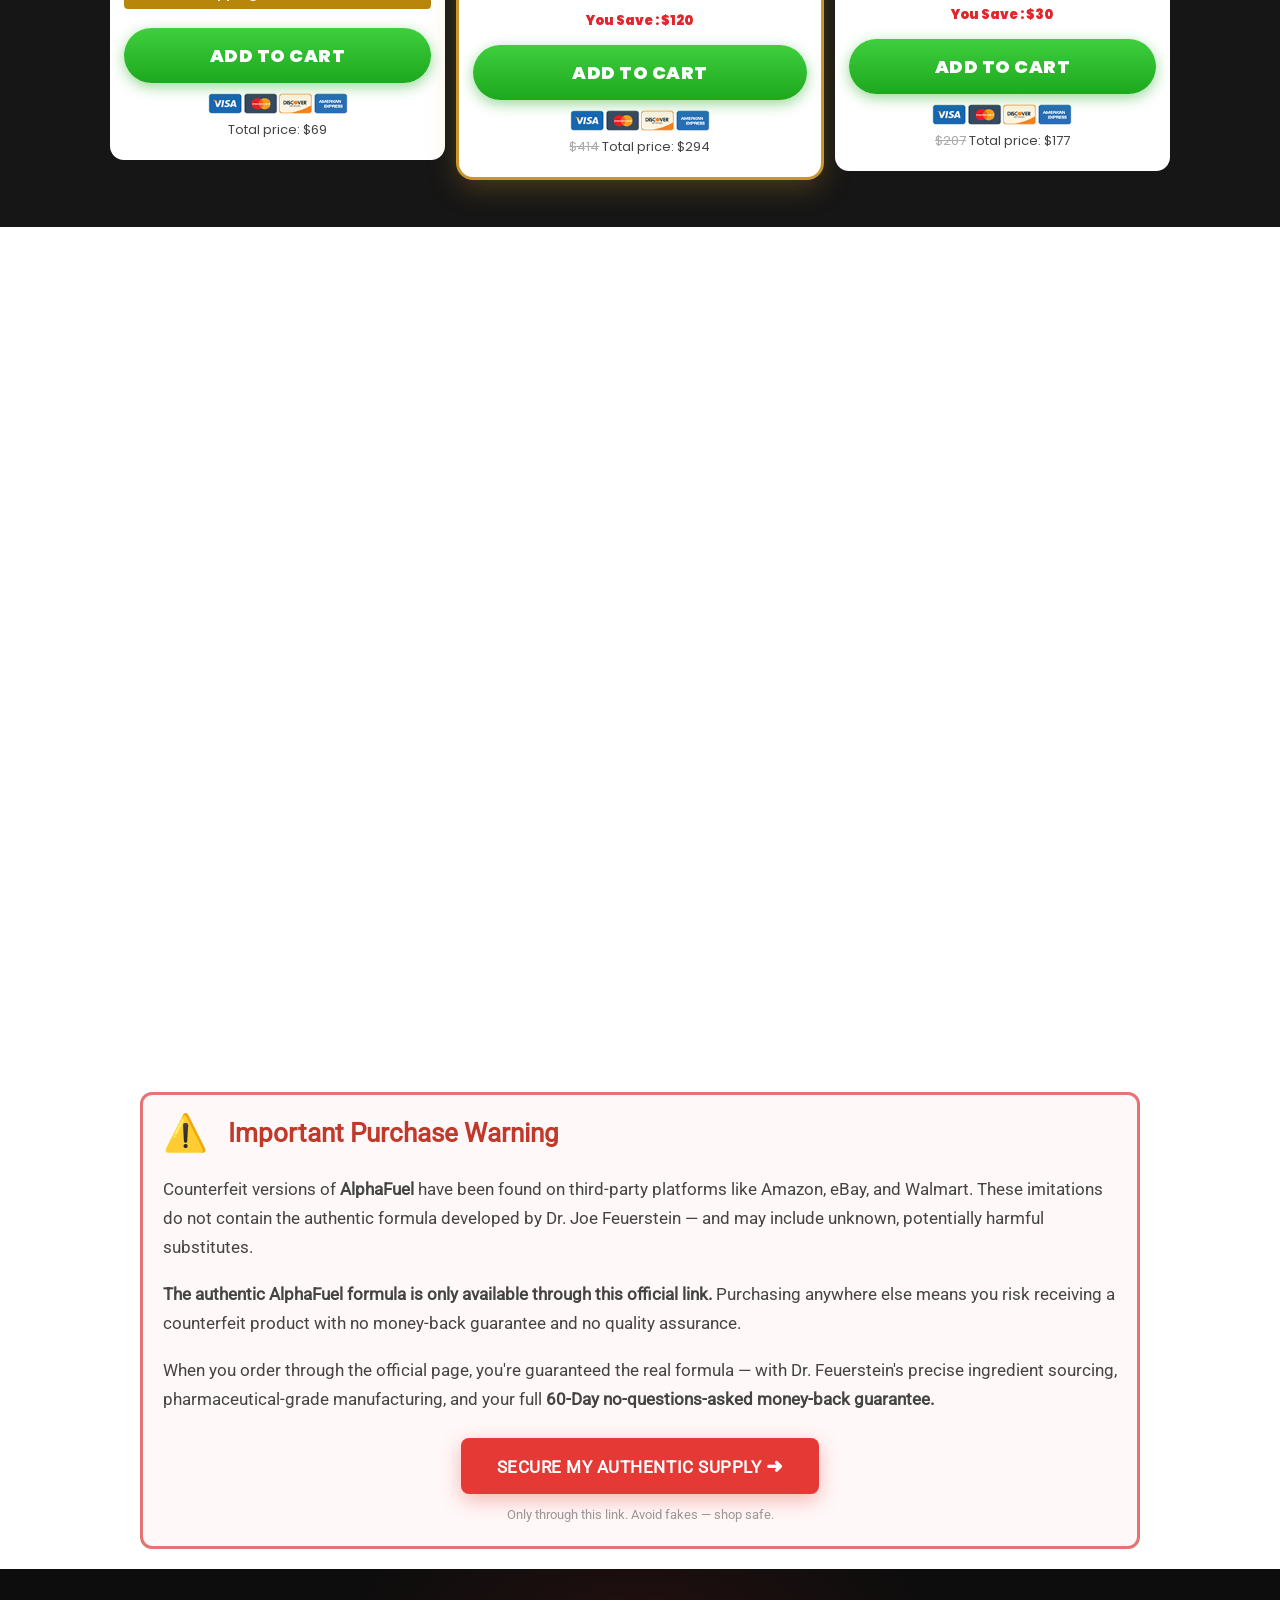
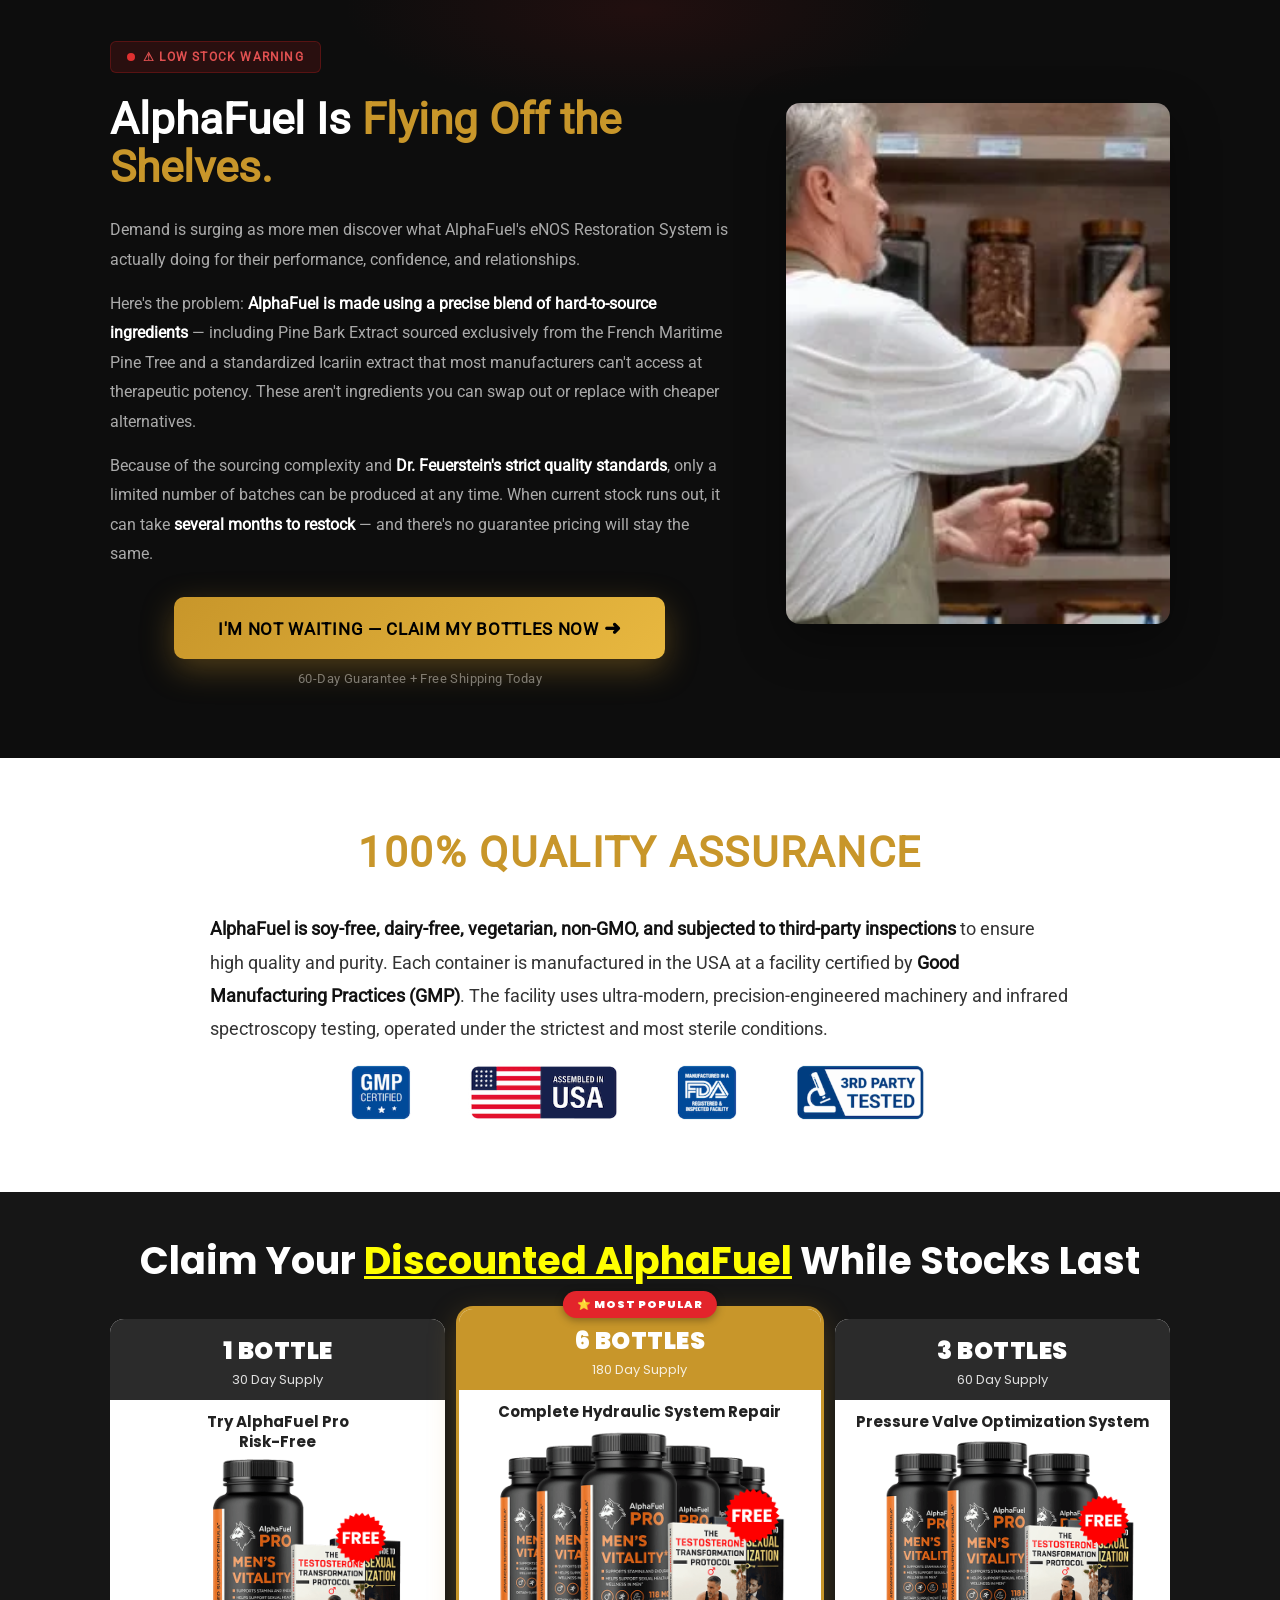
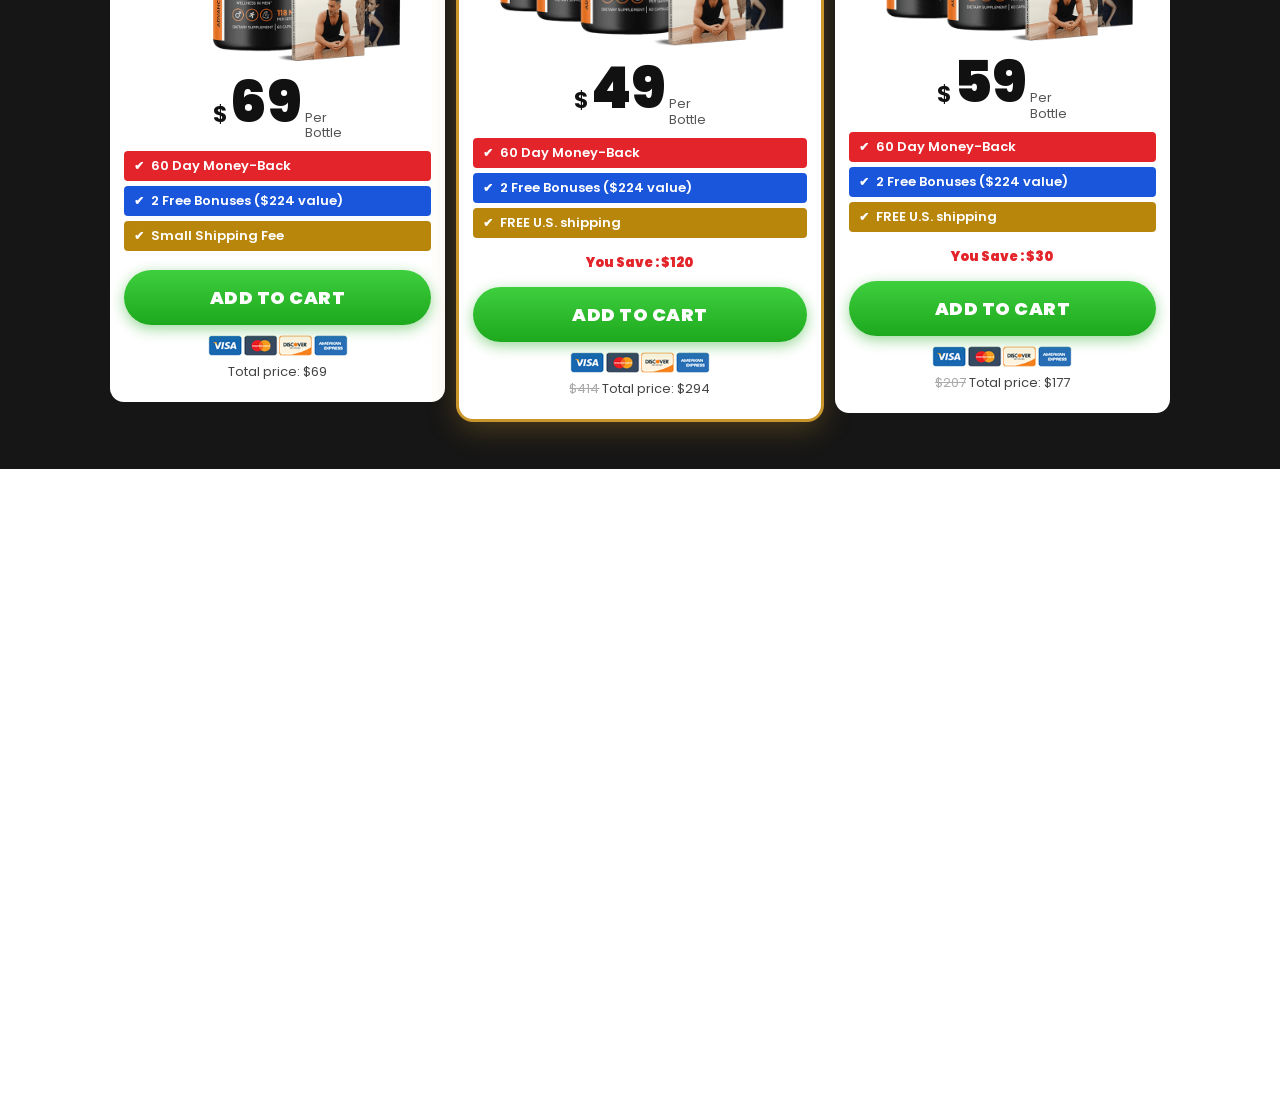
==== commit f4a4ced5: "Update index.html" ====
--- a/alpha-v3/index.html
+++ b/alpha-v3/index.html
@@ -676,13 +676,7 @@
 }
 </style>
 
-  <script type="text/javascript">
-    (function(c,l,a,r,i,t,y){
-        c[a]=c[a]||function(){(c[a].q=c[a].q||[]).push(arguments)};
-        t=l.createElement(r);t.async=1;t.src="https://www.clarity.ms/tag/"+i;
-        y=l.getElementsByTagName(r)[0];y.parentNode.insertBefore(t,y);
-    })(window, document, "clarity", "script", "x2zc0s3b46");
-</script>
+
   
 </head>
 
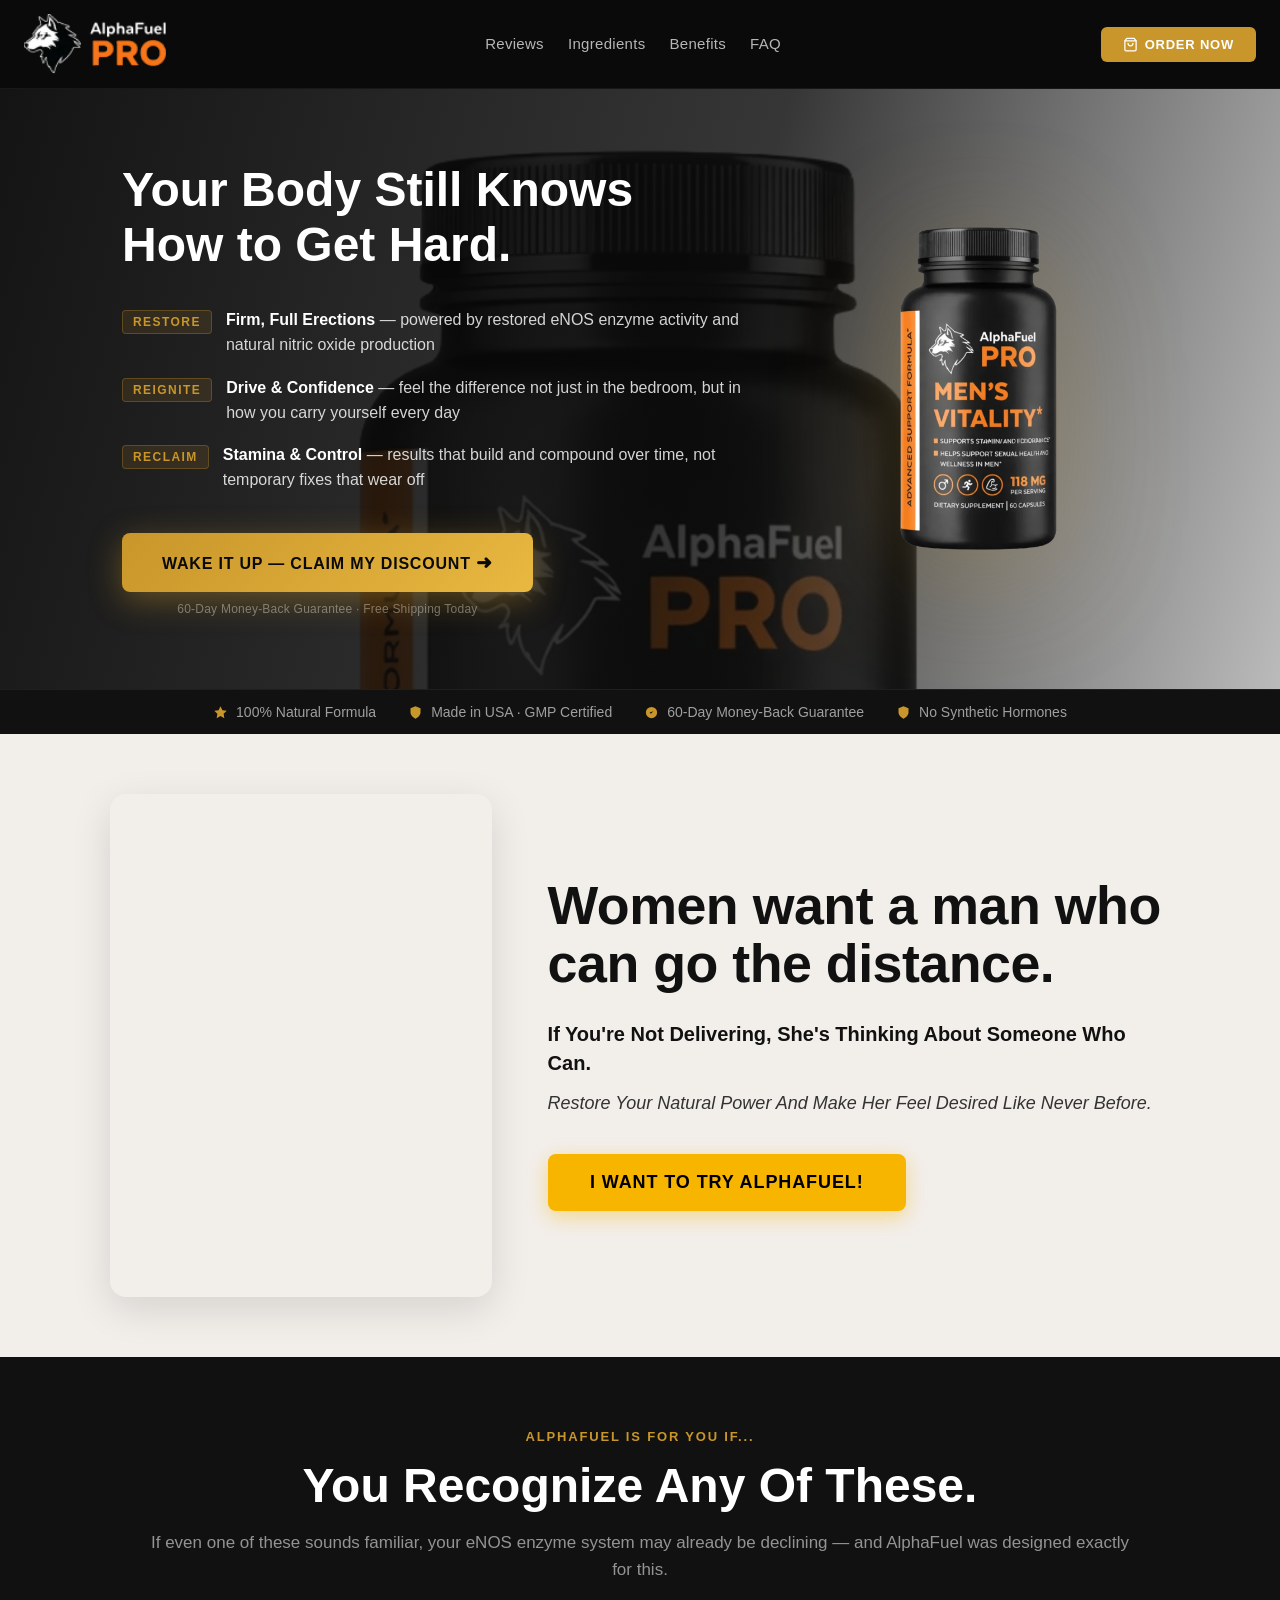
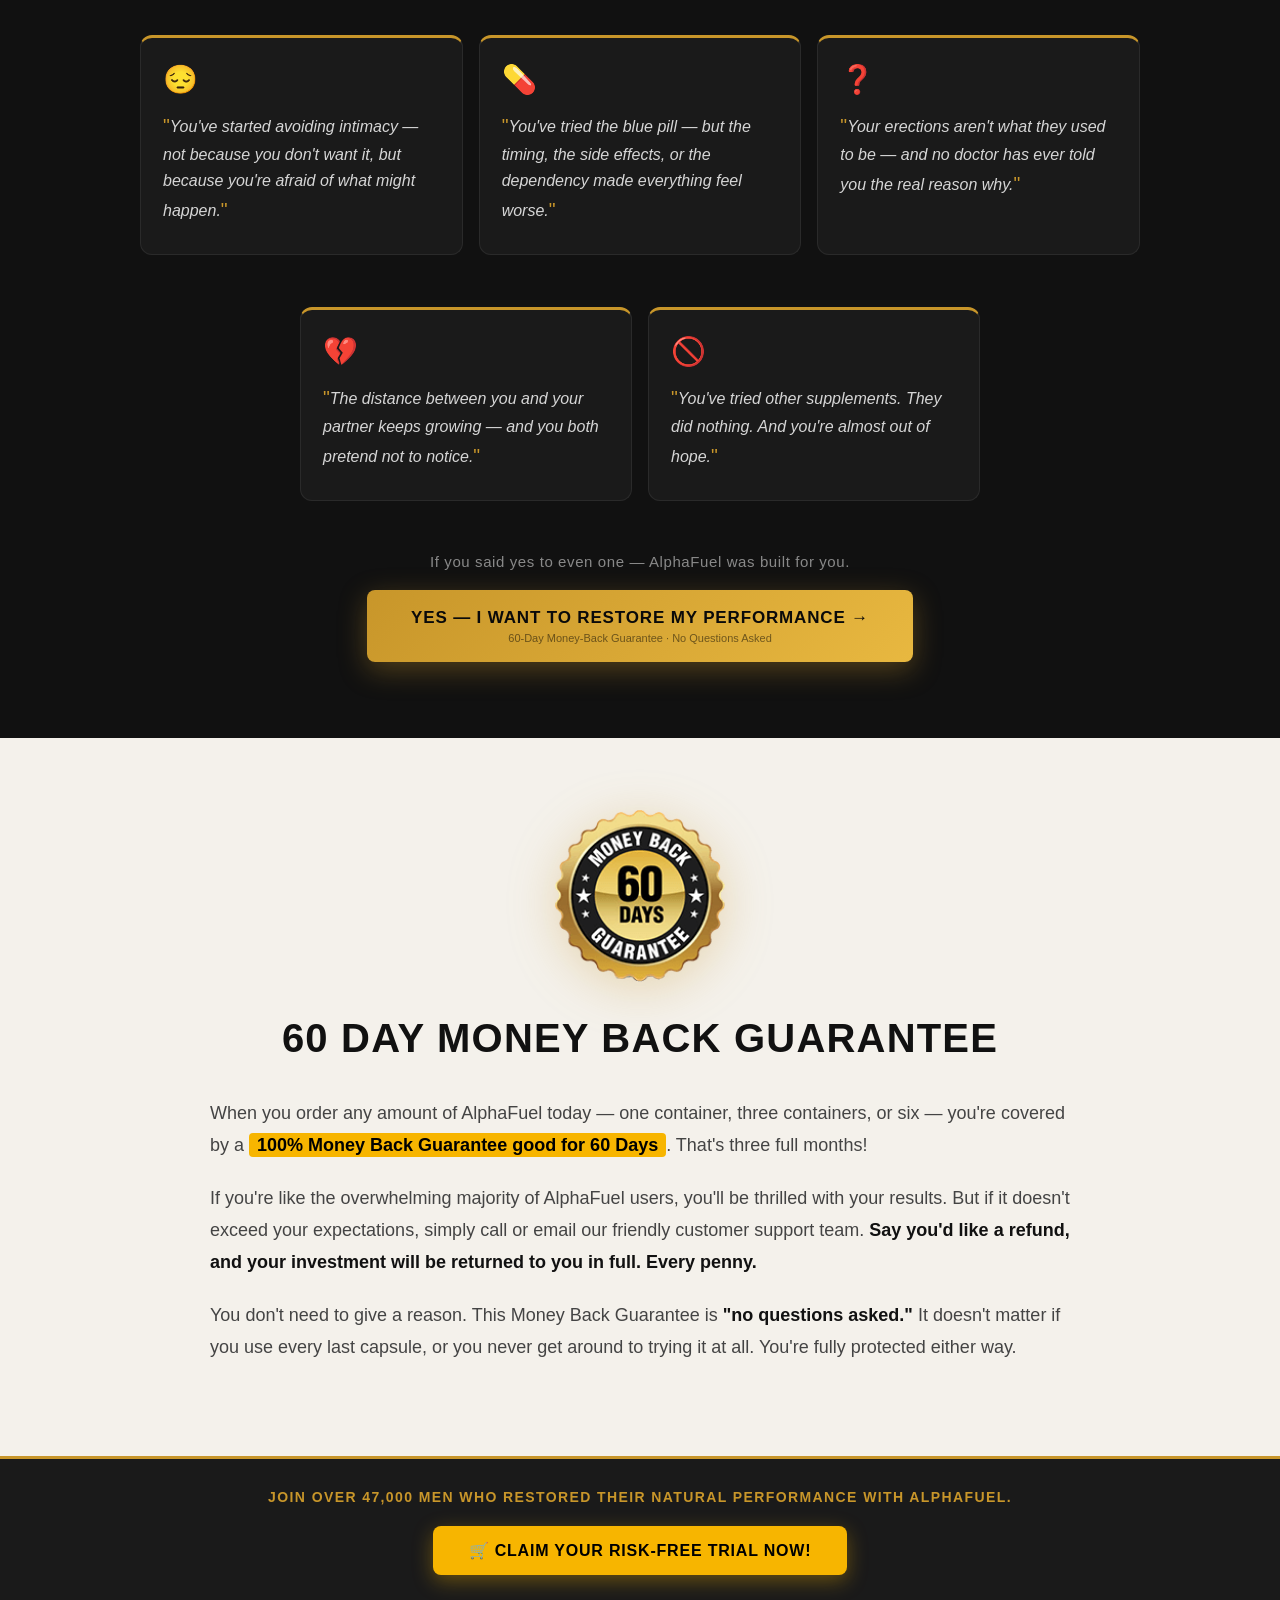
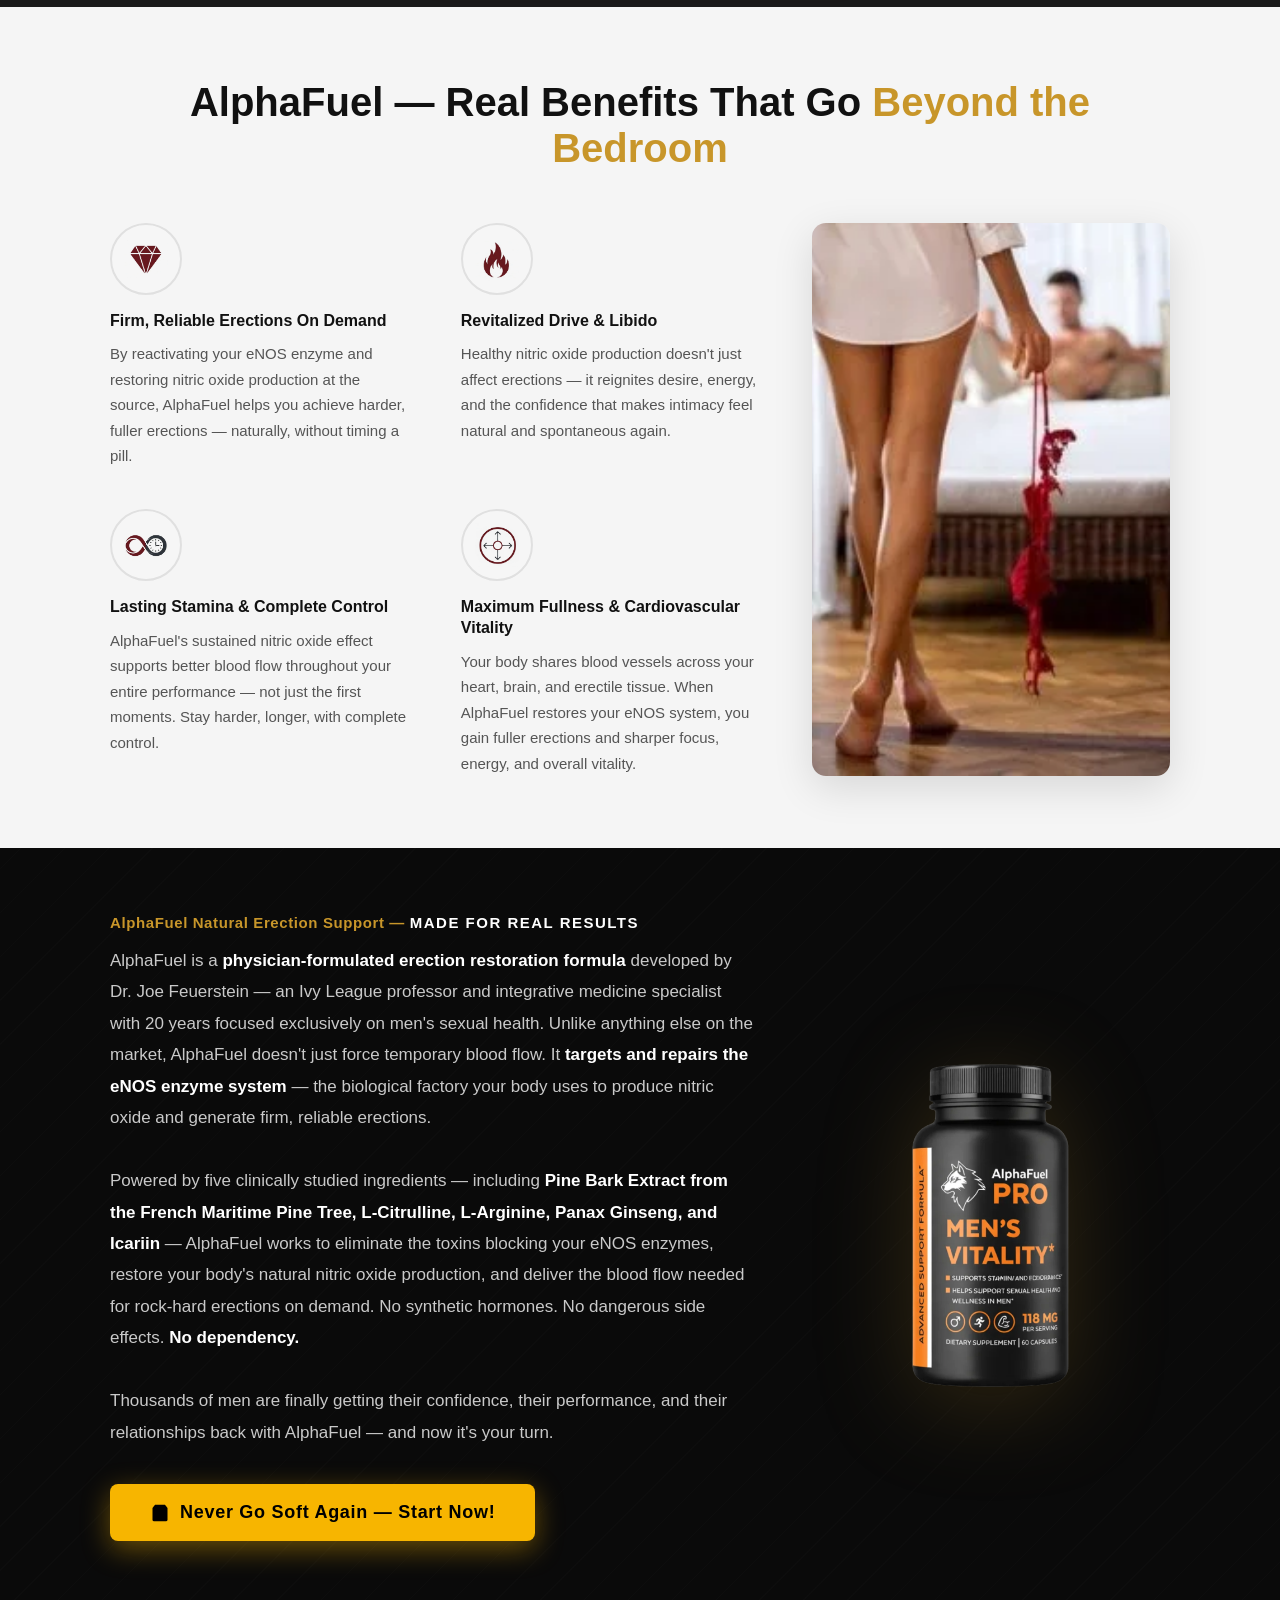
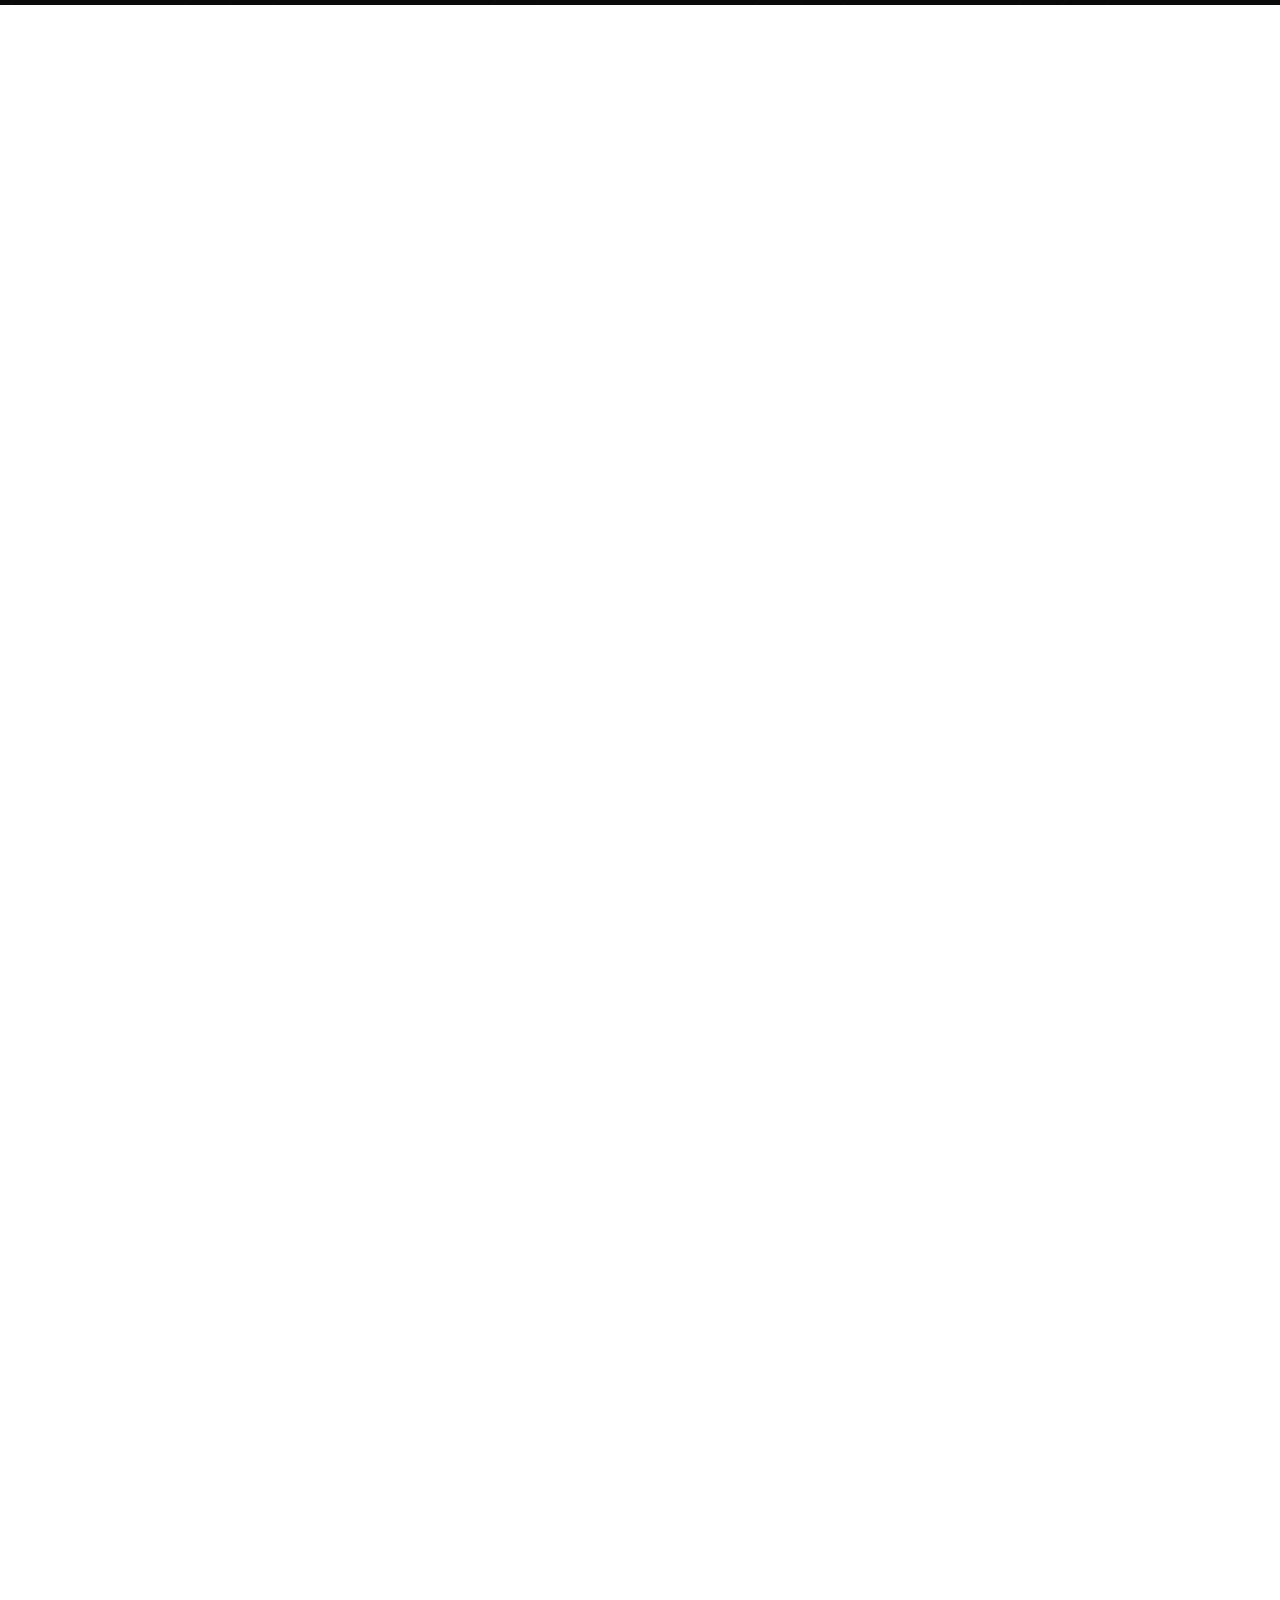
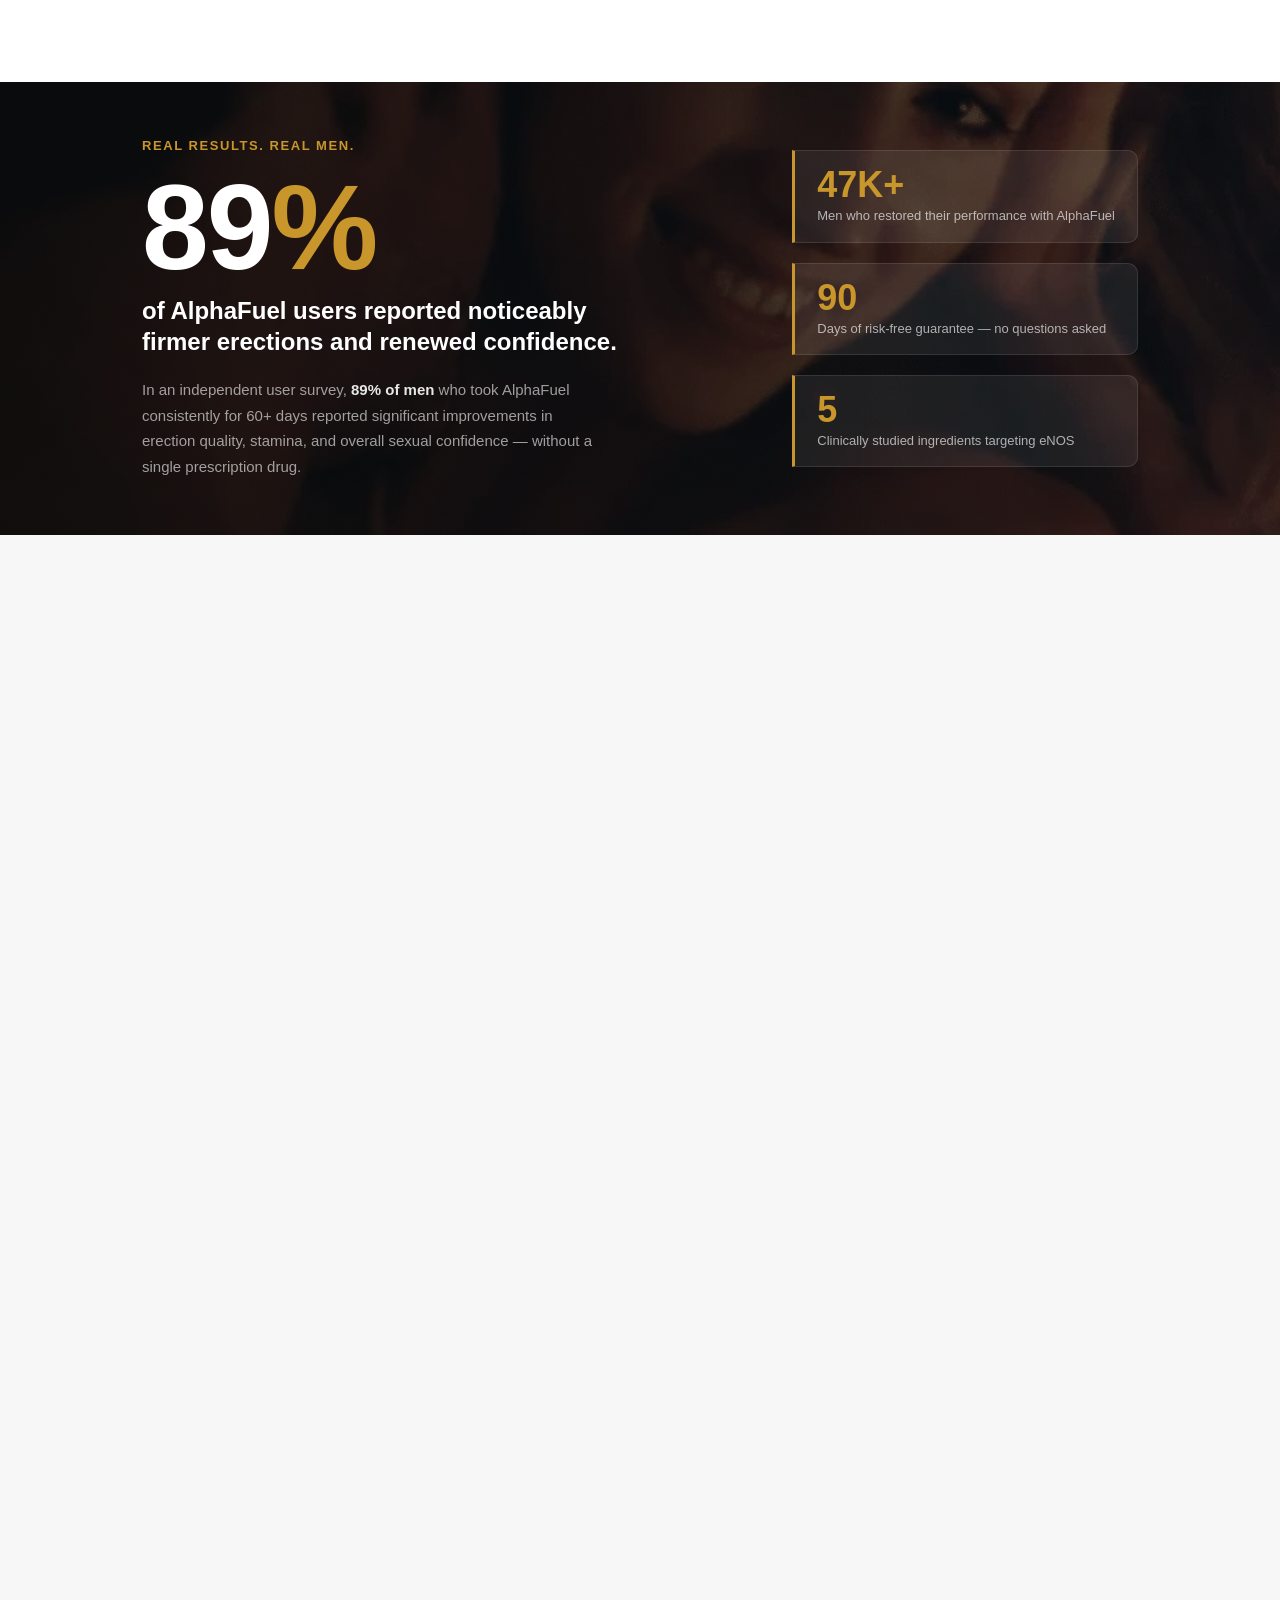
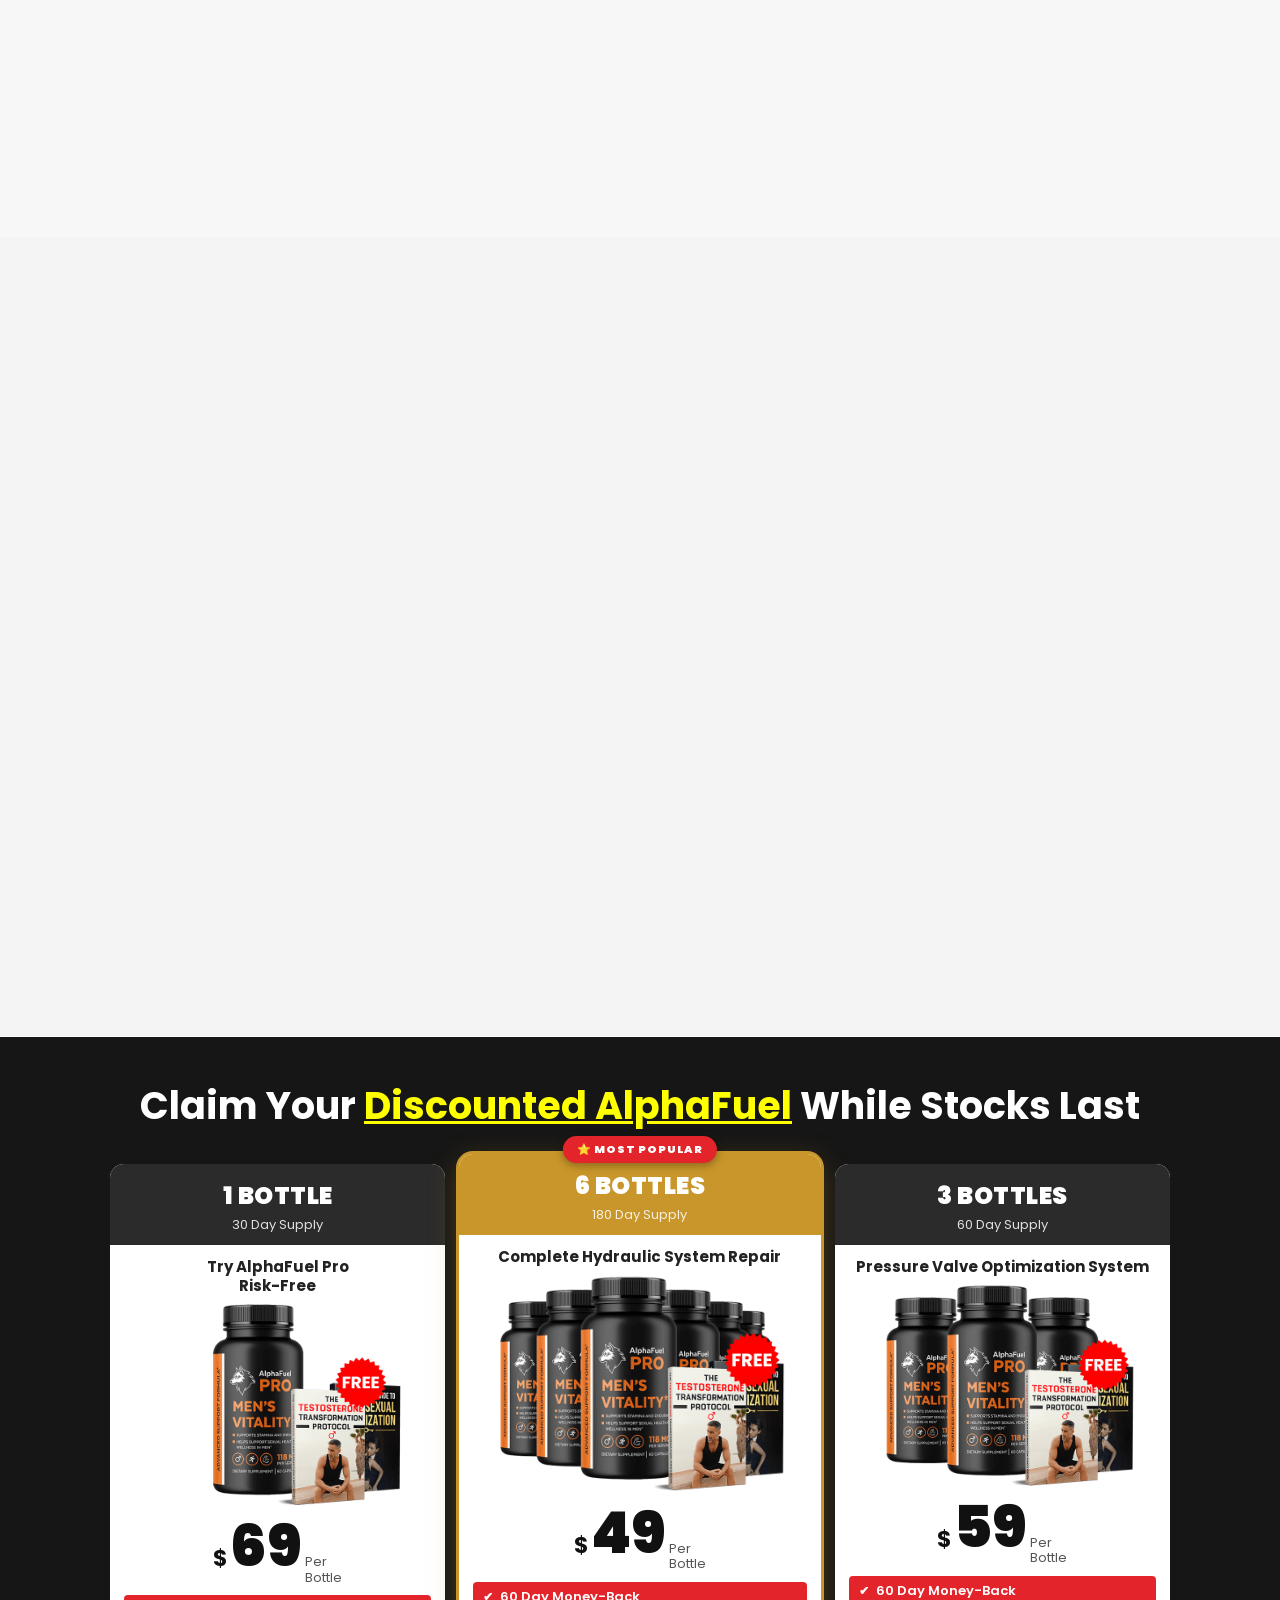
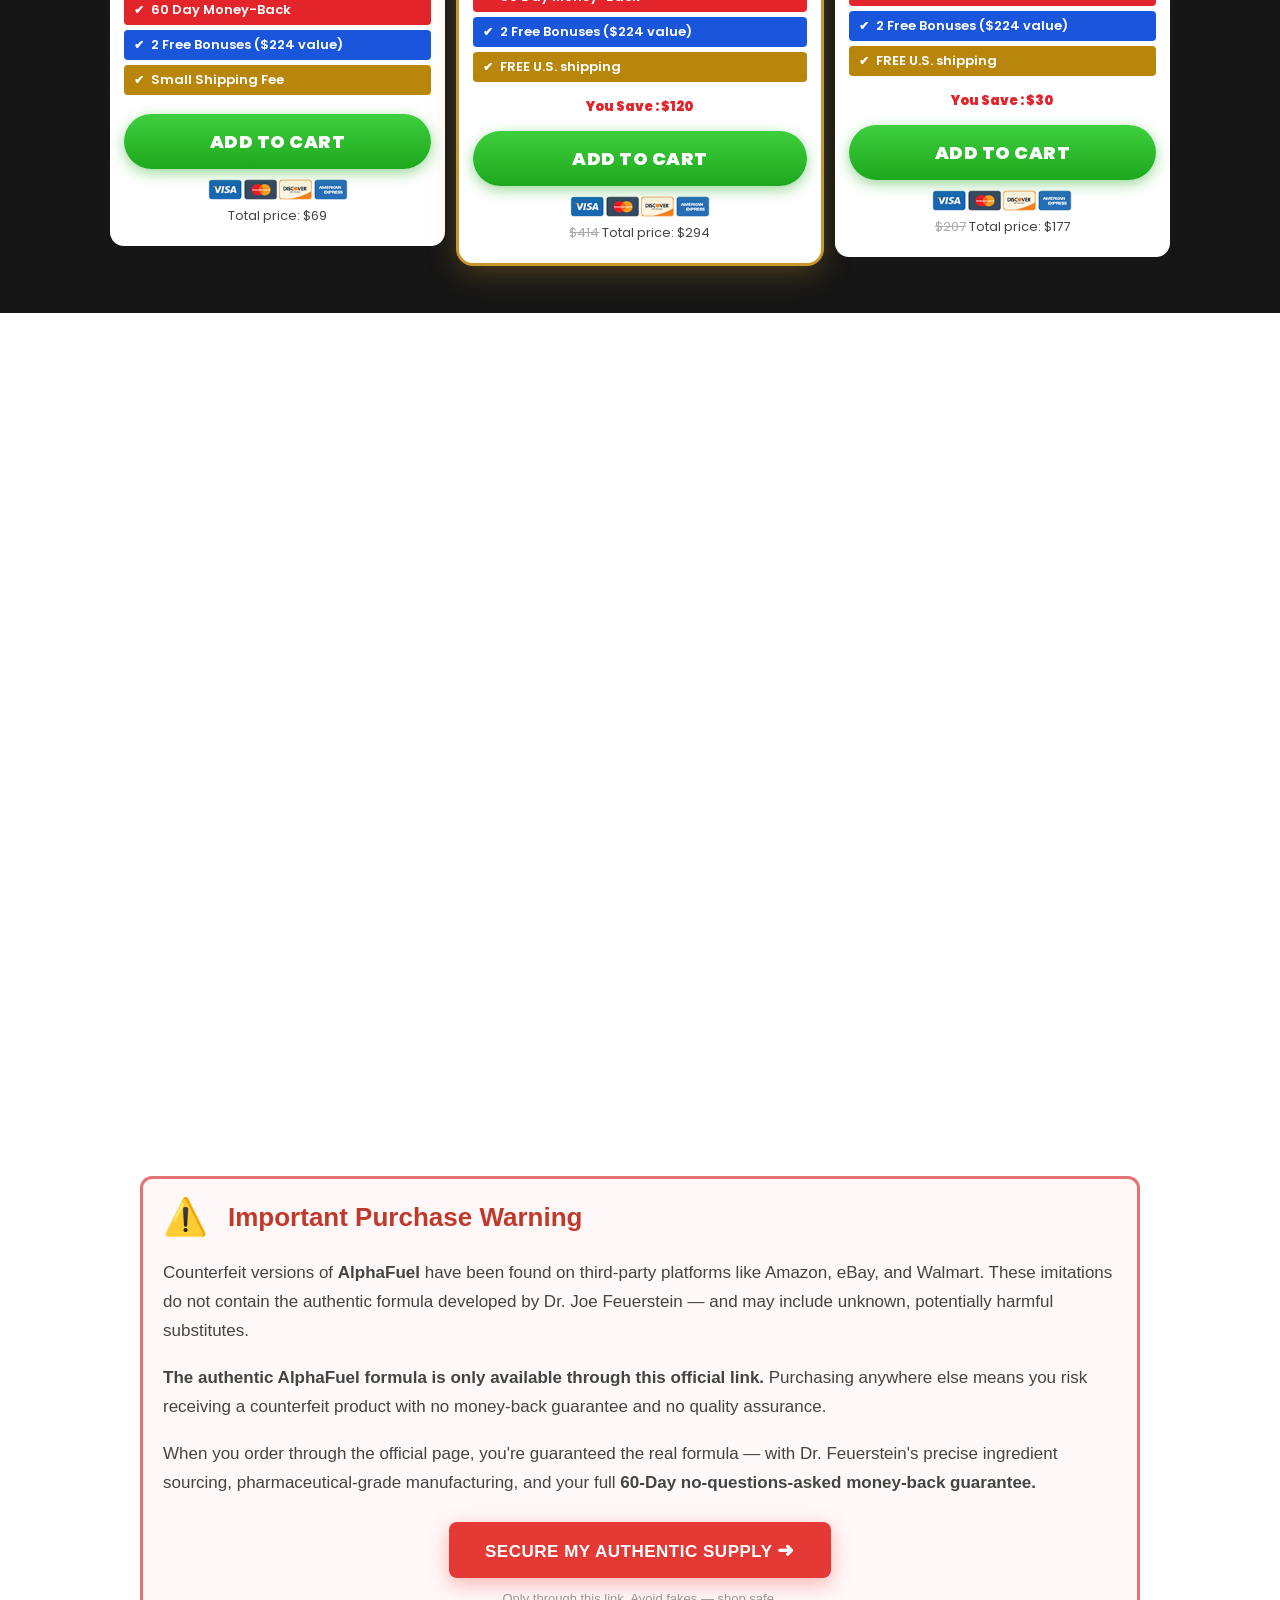
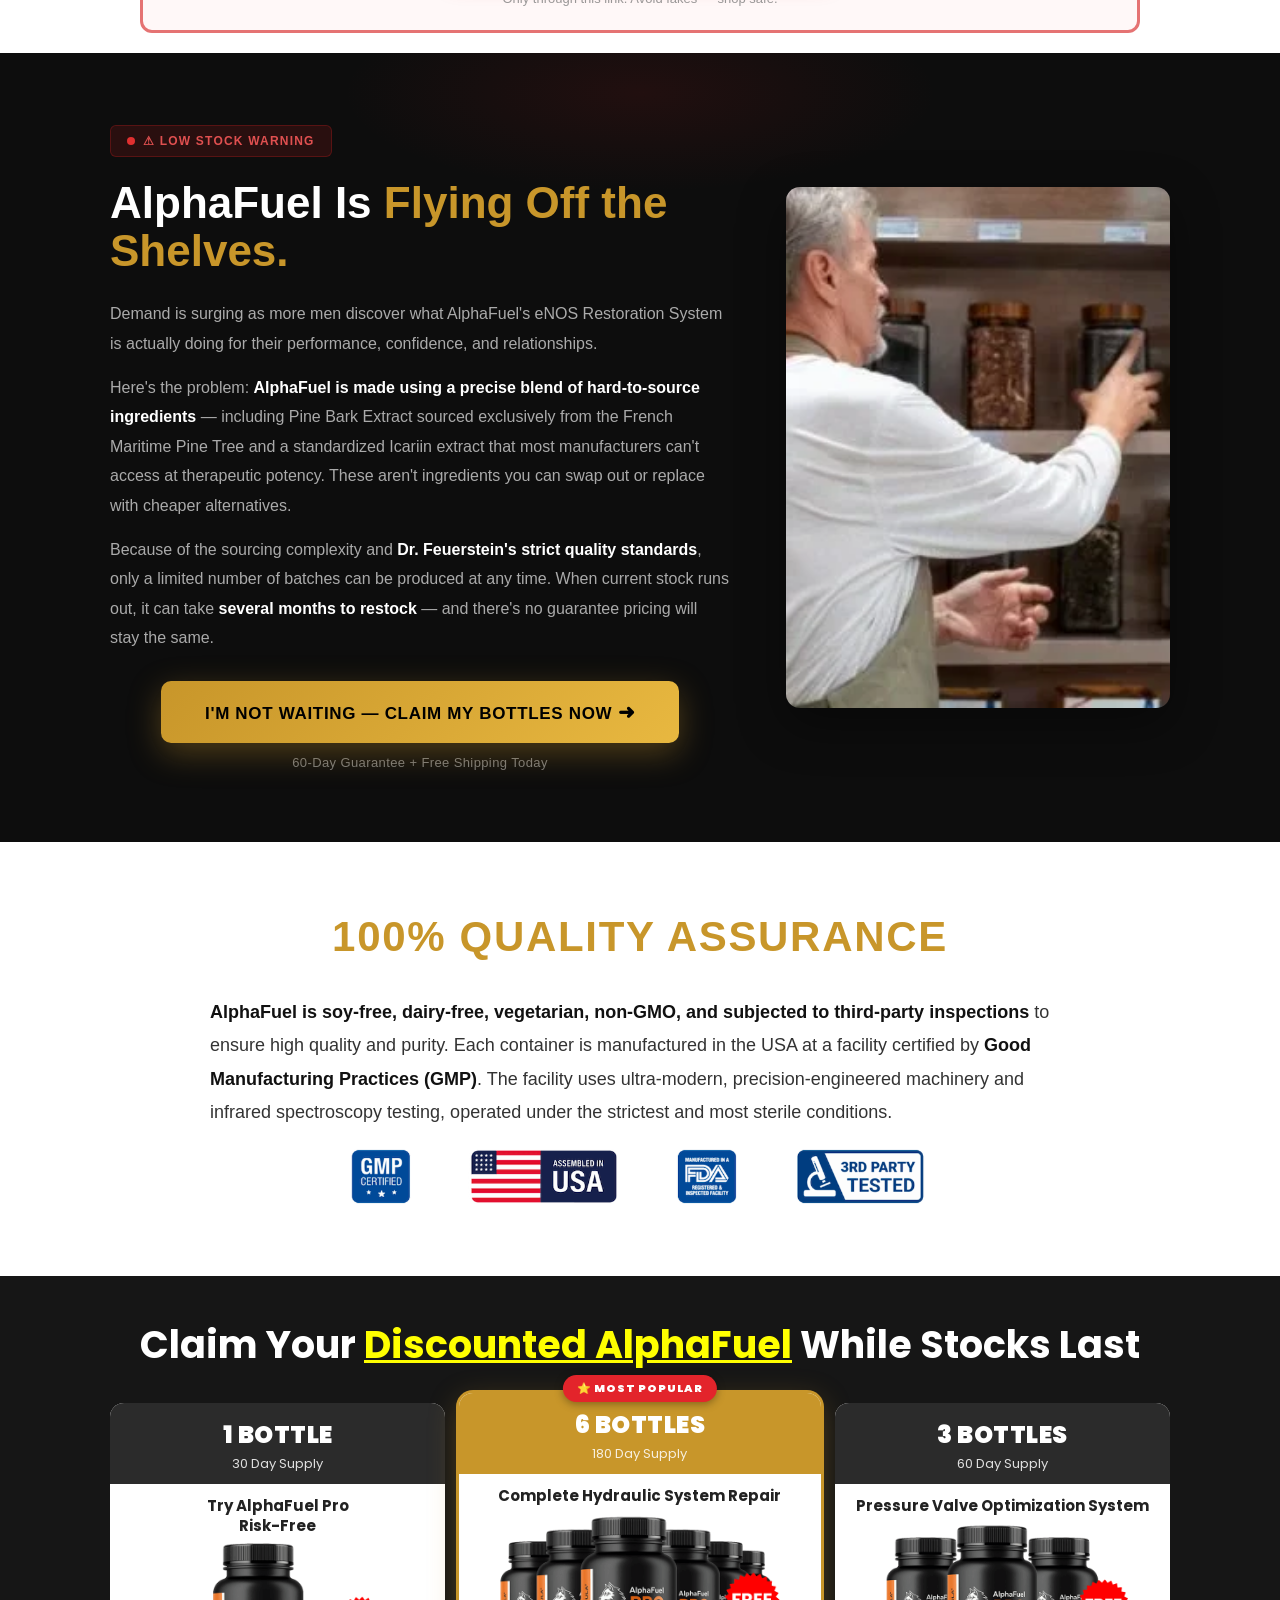
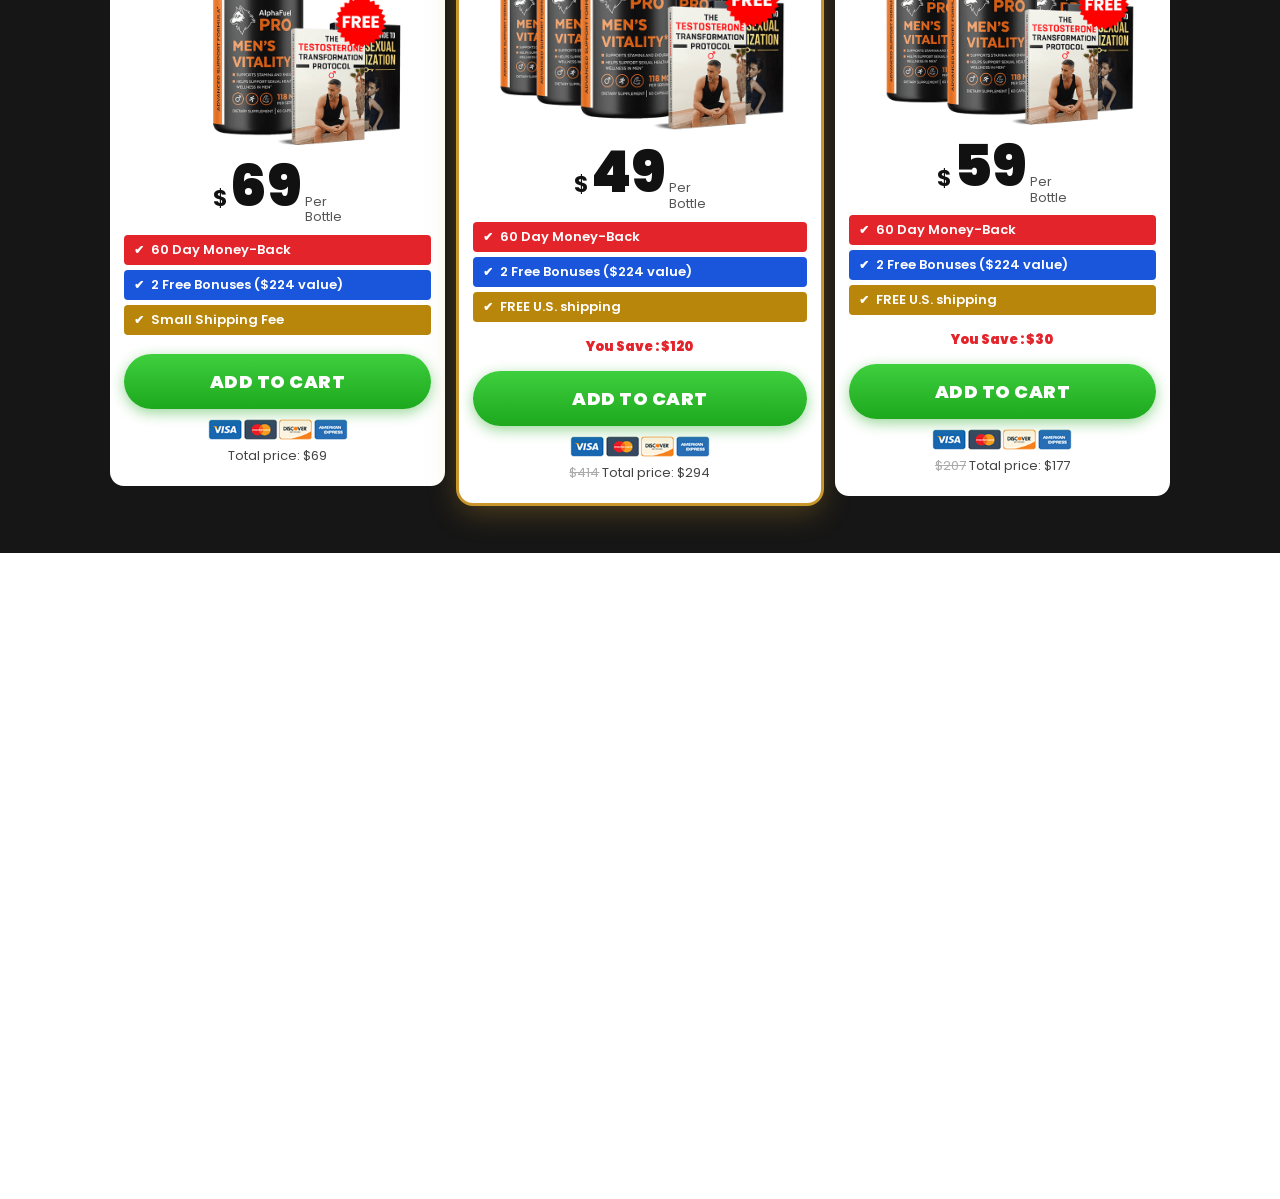
==== commit daf62769: "Update index.html" ====
--- a/alpha-v3/index.html
+++ b/alpha-v3/index.html
@@ -676,8 +676,13 @@
 }
 </style>
 
-
-  
+  <script type="text/javascript">
+    (function(c,l,a,r,i,t,y){
+        c[a]=c[a]||function(){(c[a].q=c[a].q||[]).push(arguments)};
+        t=l.createElement(r);t.async=1;t.src="https://www.clarity.ms/tag/"+i;
+        y=l.getElementsByTagName(r)[0];y.parentNode.insertBefore(t,y);
+    })(window, document, "clarity", "script", "x2zc0s3b46");
+</script>
 </head>
 
 <body><svg xmlns="http://www.w3.org/2000/svg" style="display:none">
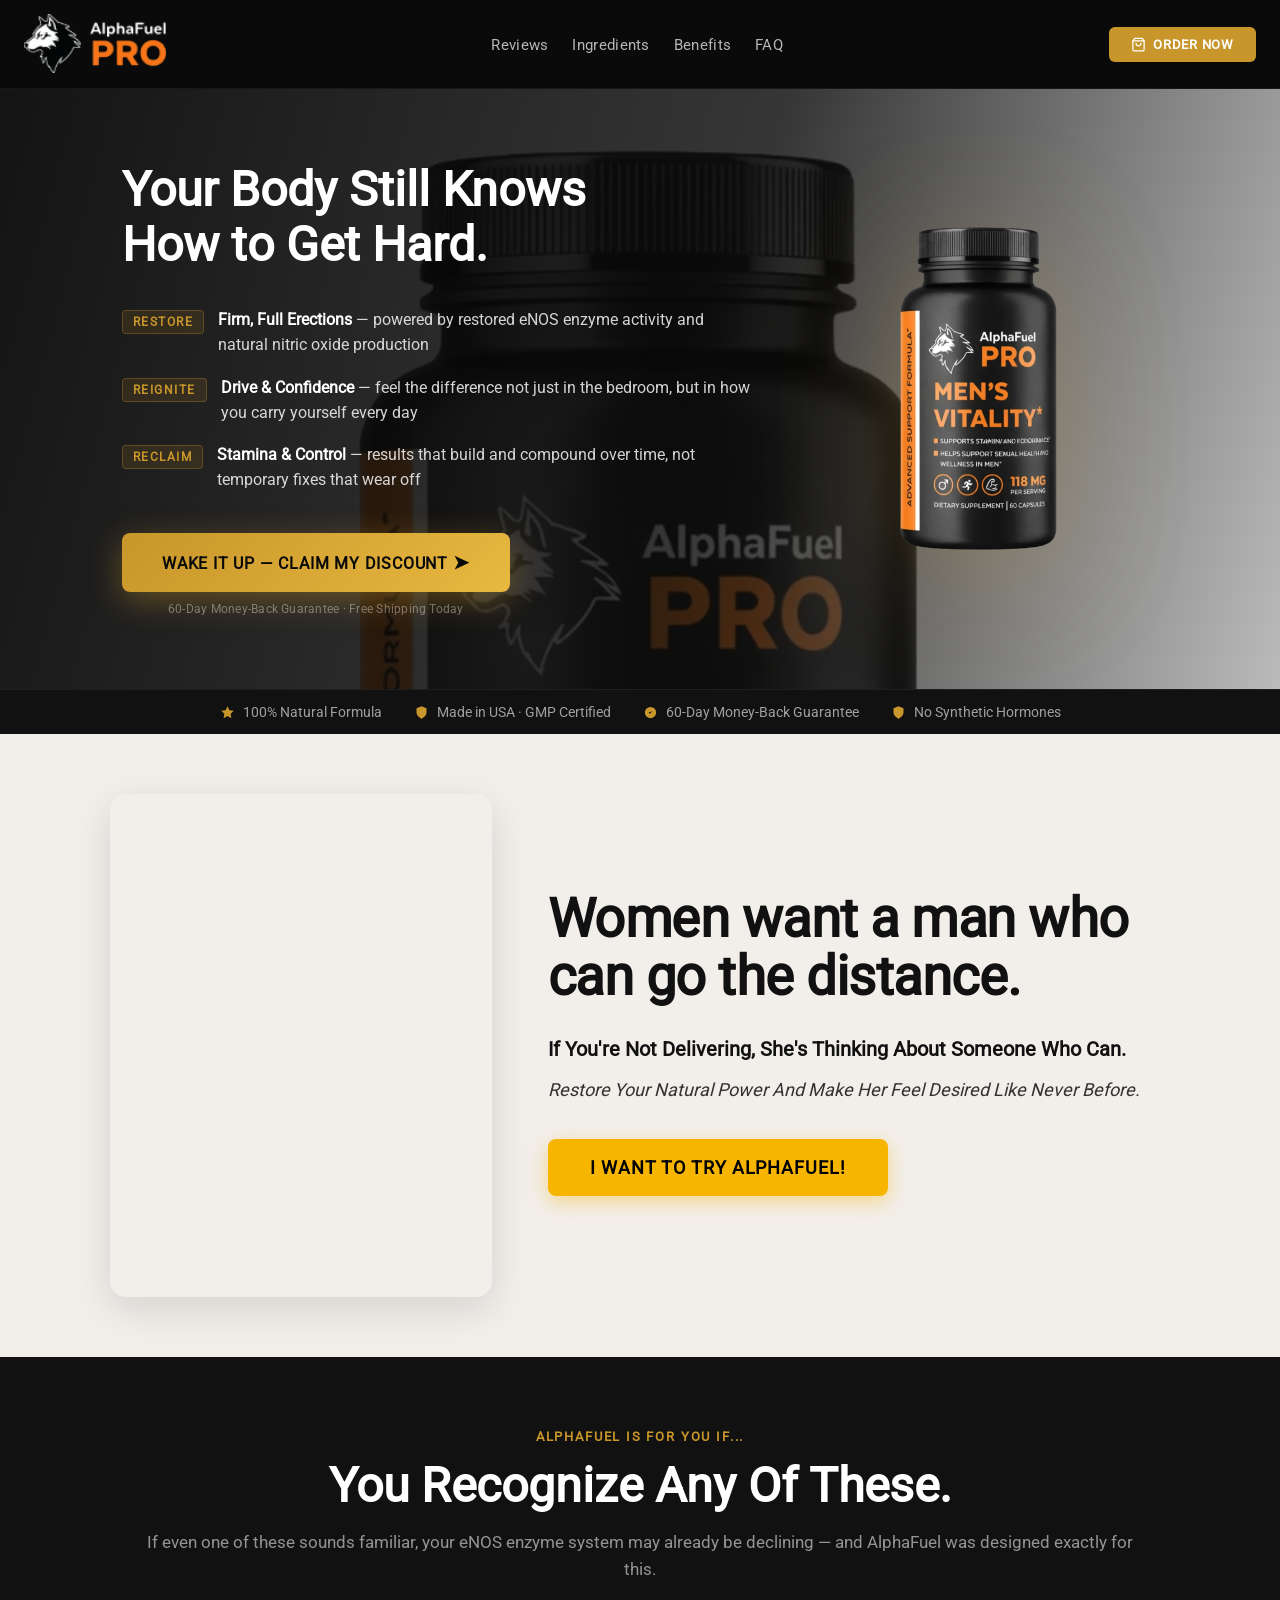
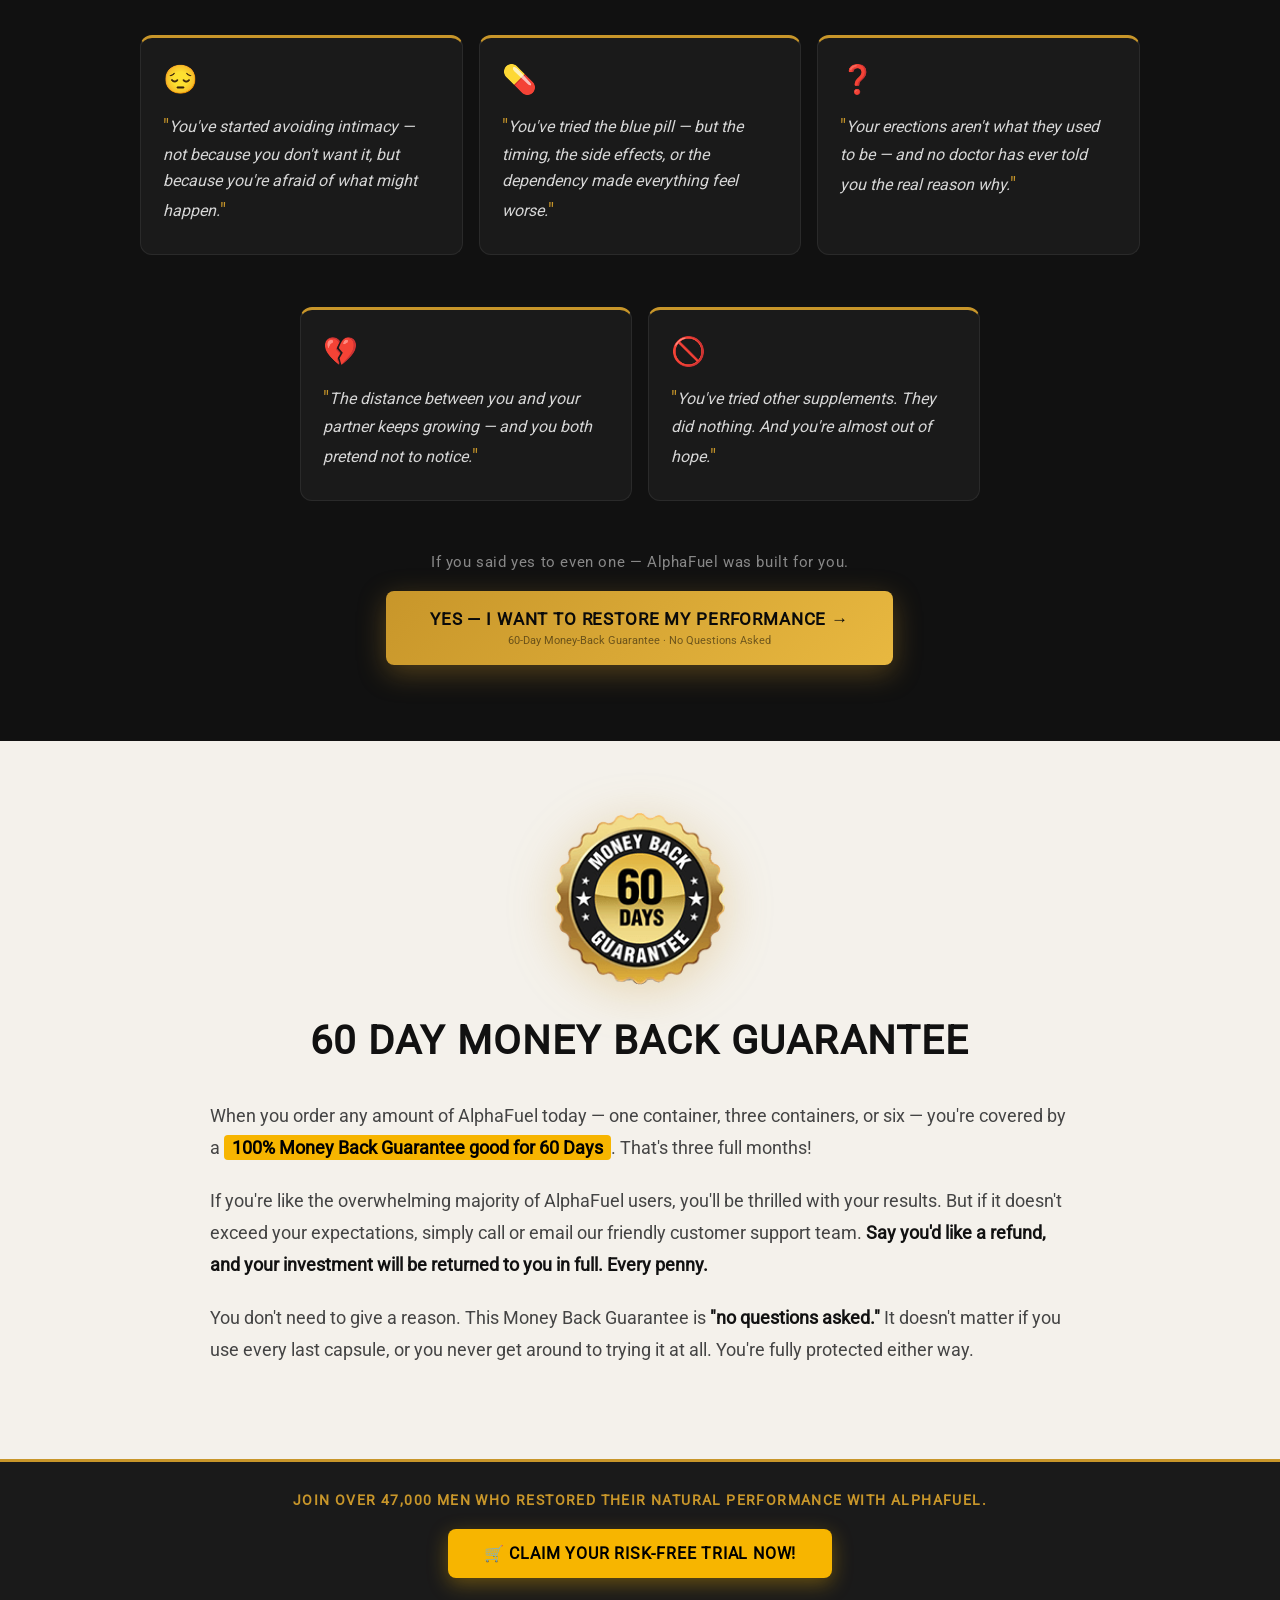
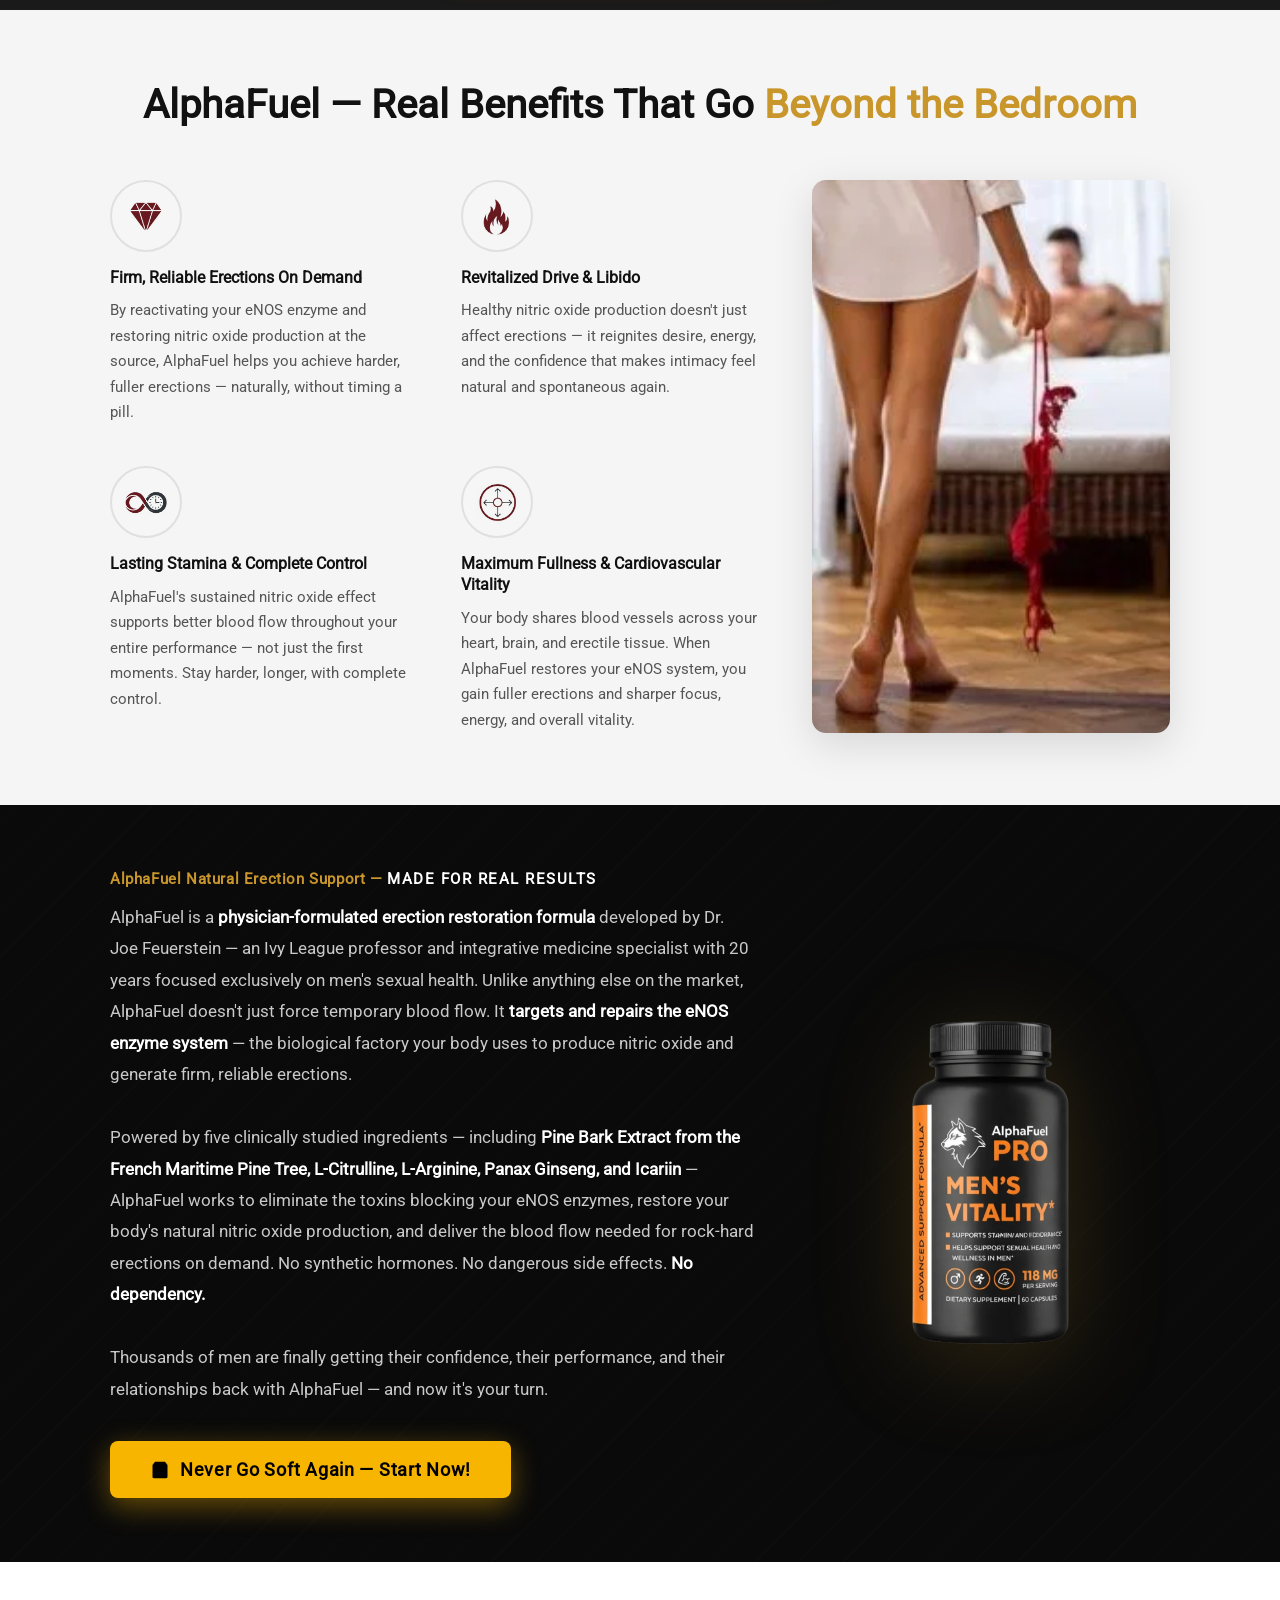
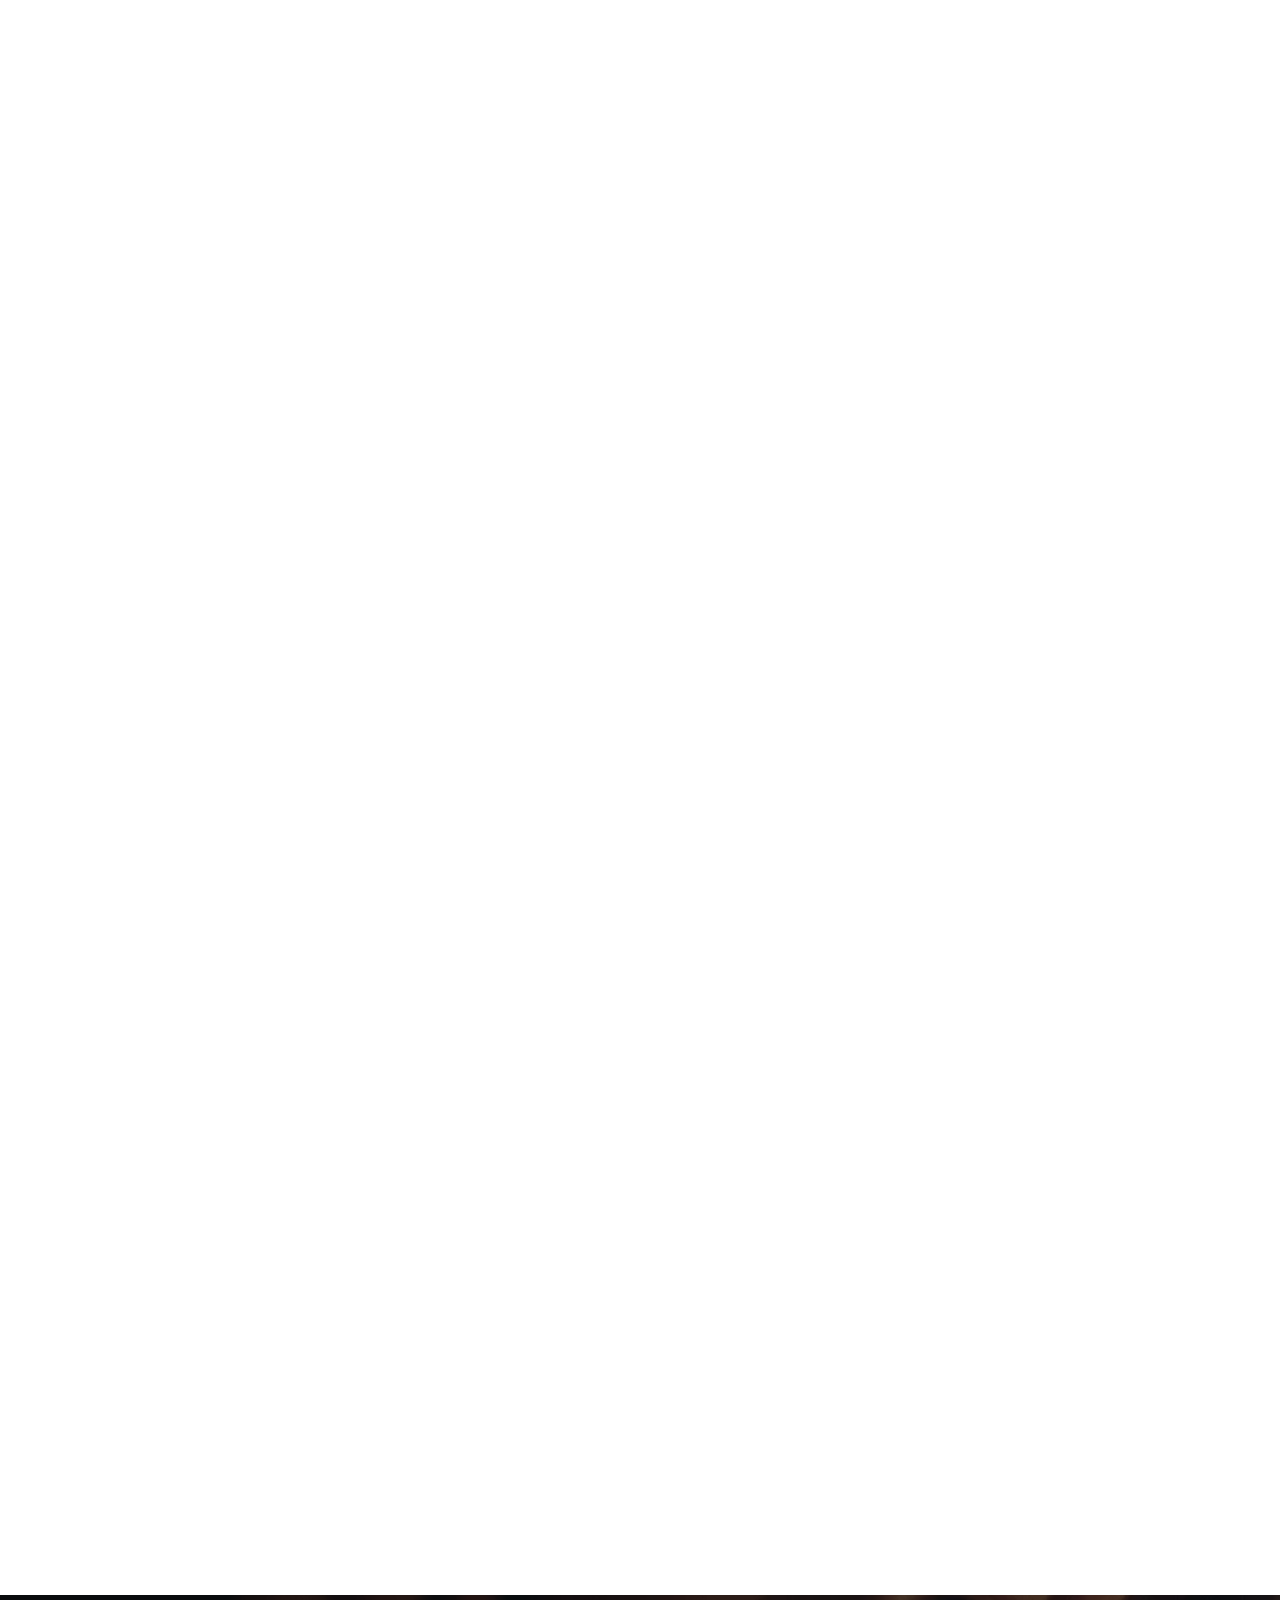
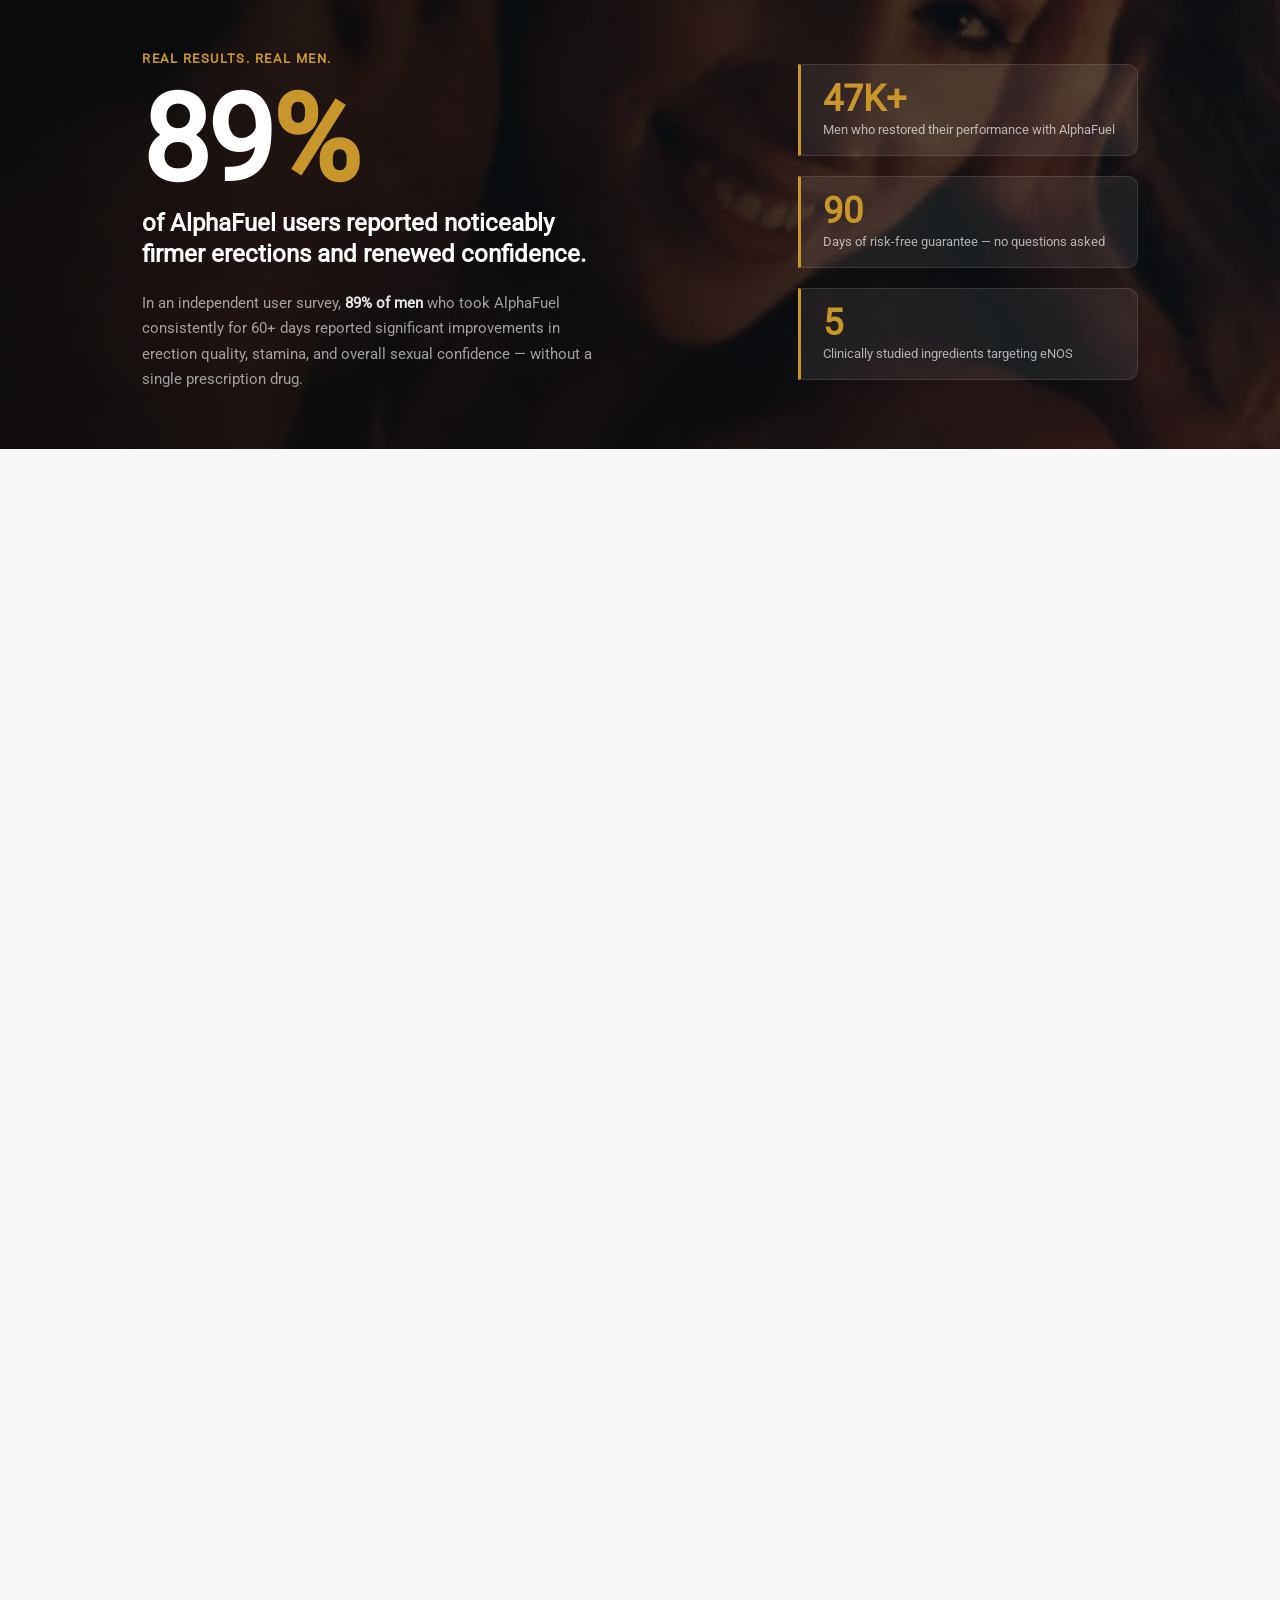
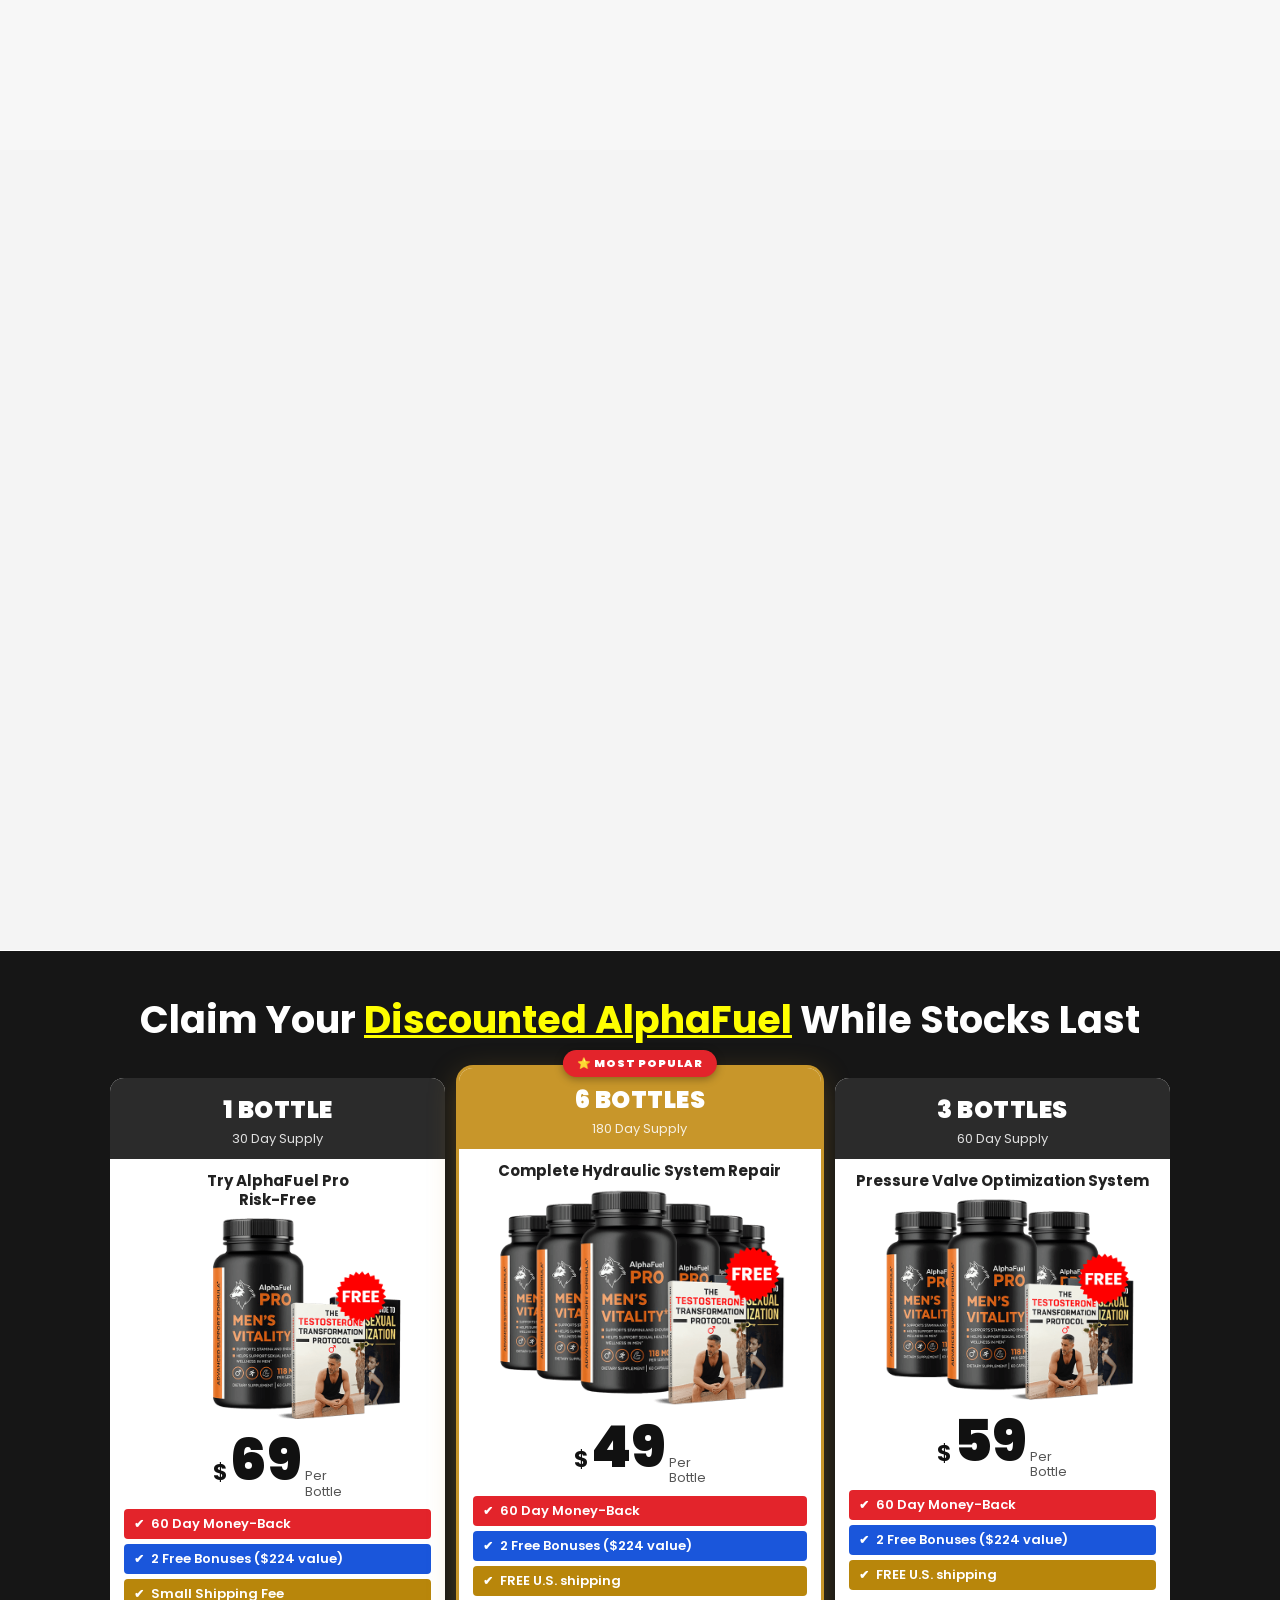
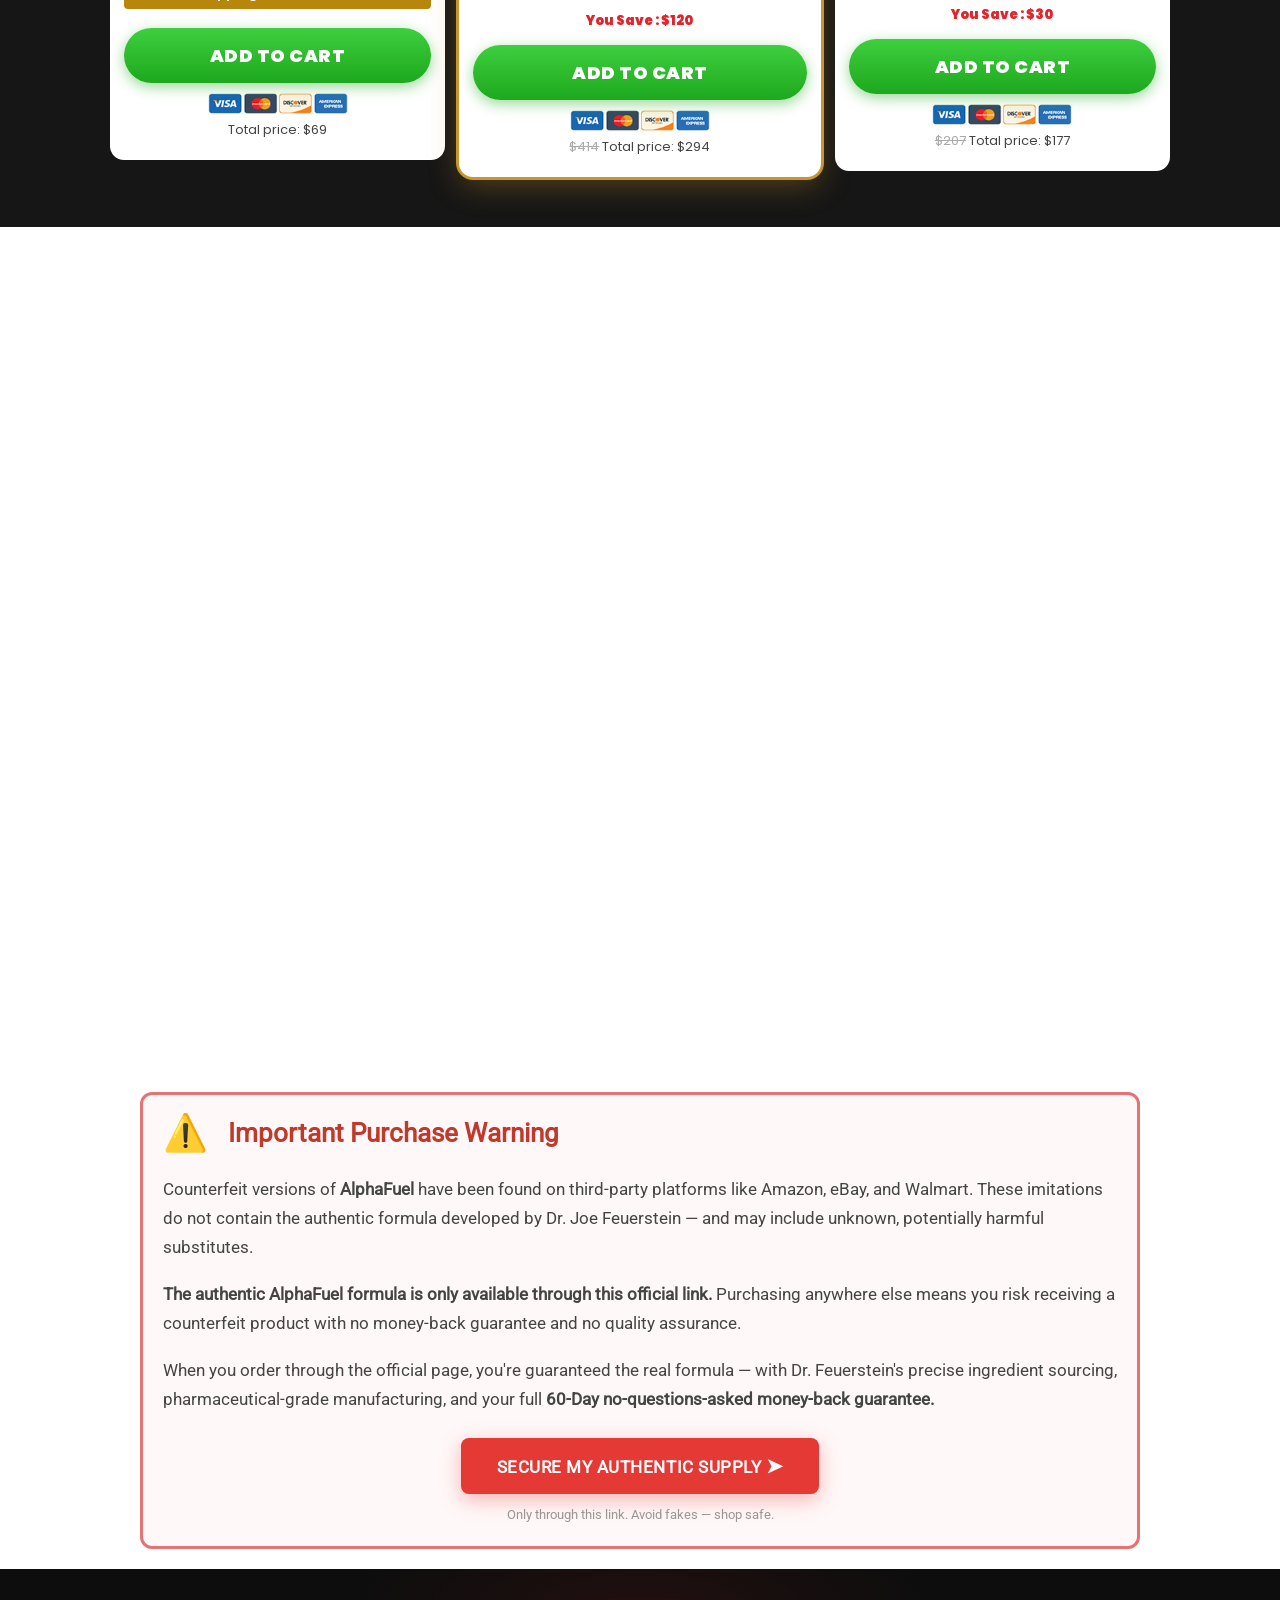
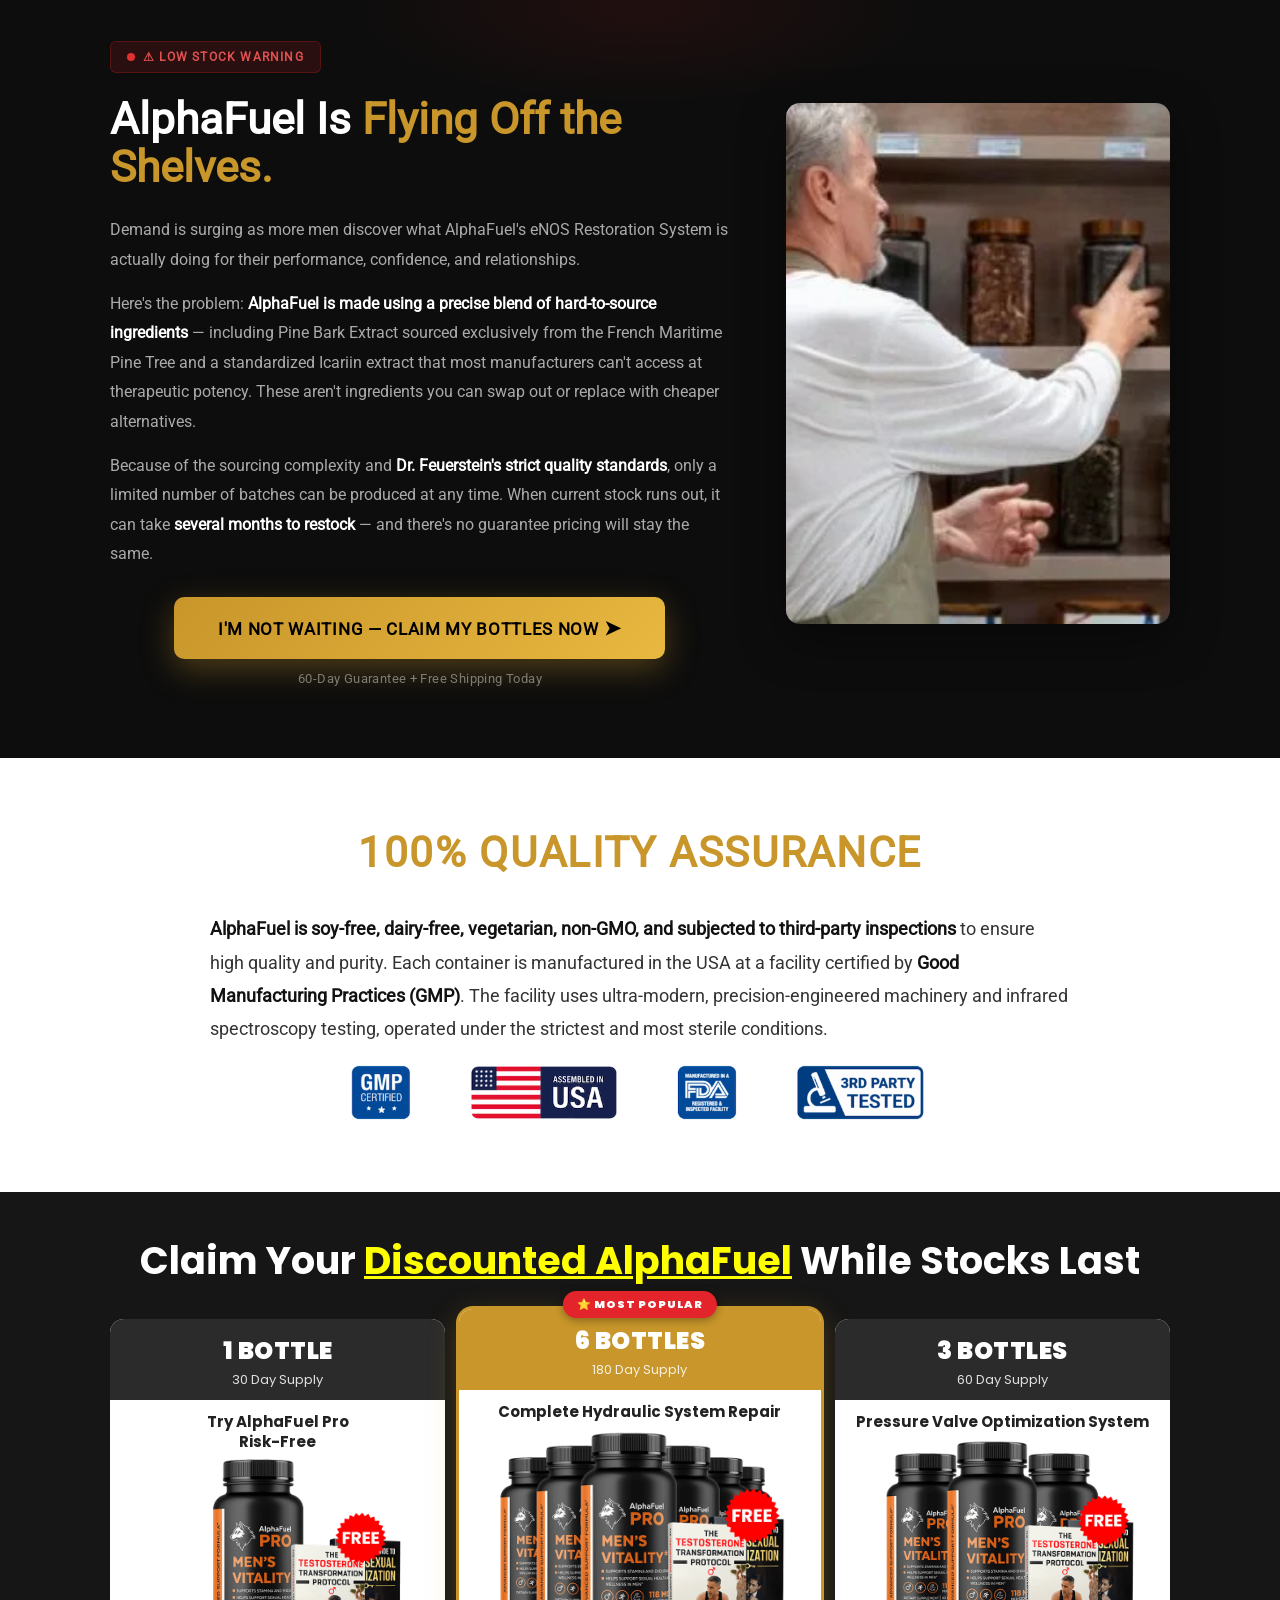
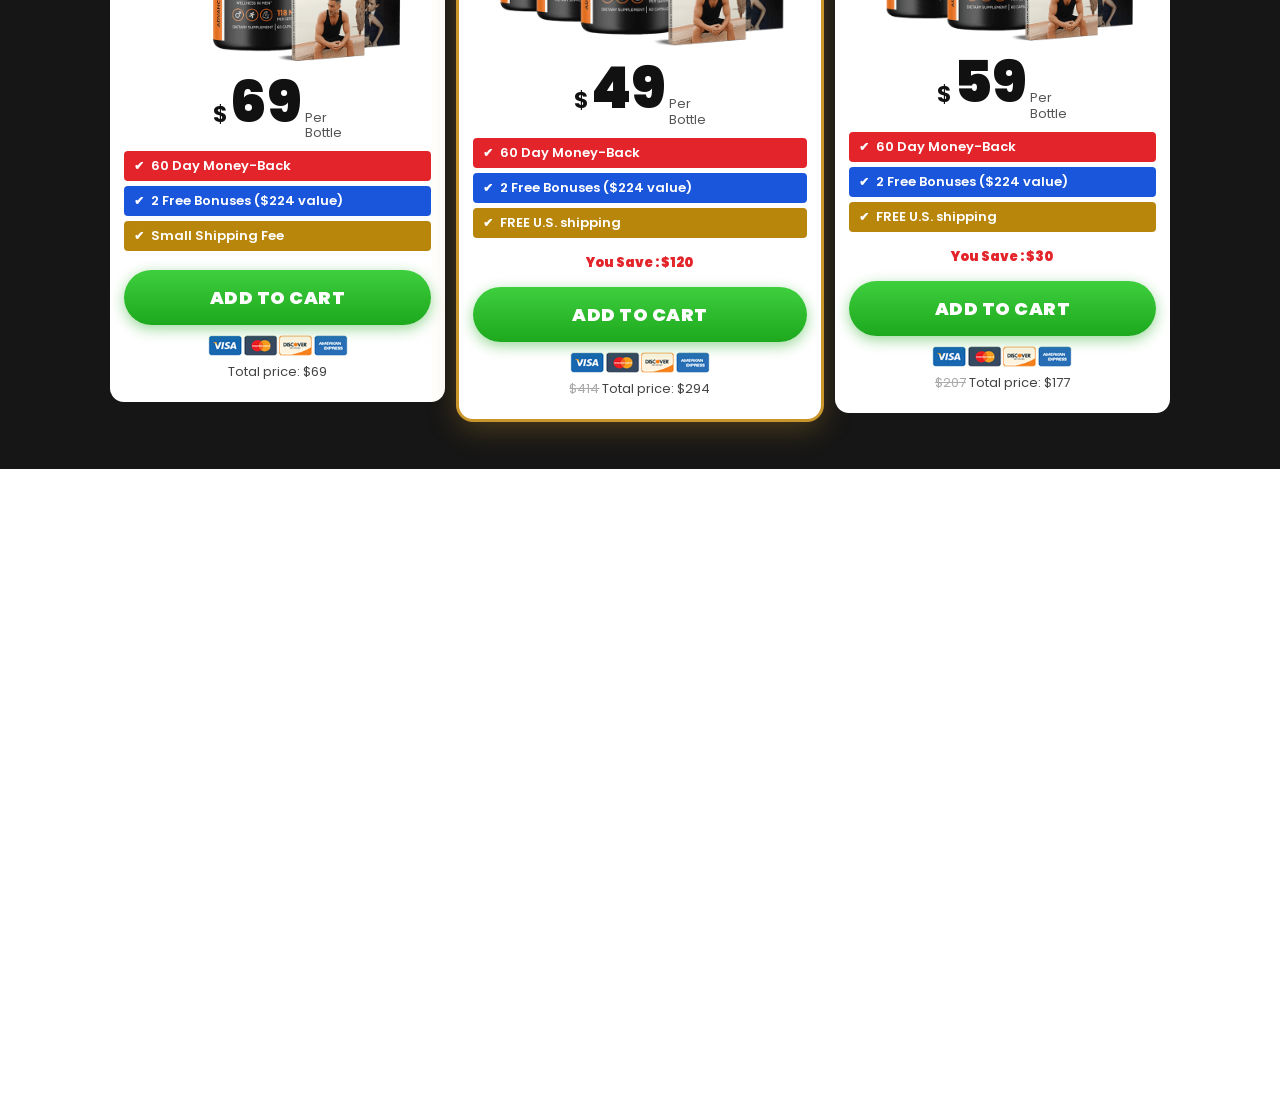
==== commit 9250529e: "Update index.html" ====
--- a/alpha-v3/index.html
+++ b/alpha-v3/index.html
@@ -86,11 +86,10 @@
 .iw-nav-logo img {
   height: 60px;
   width: auto;
-  max-width: 100%; /* Boa prática para garantir que a imagem não vaze o container */
+  max-width: 100%;
   display: block;
 }
 
-/* Regra para telas de dispositivos móveis (smartphones) */
 @media (max-width: 768px) {
   .iw-nav-logo img {
     height: 66px;
@@ -441,32 +440,25 @@
 .iw-pricing-headline u { color: #ff0; }
 .iw-pricing-grid { display: grid; grid-template-columns: 1fr 1.08fr 1fr; gap: 14px; max-width: 1060px; margin: 0 auto; align-items: start; }
 
-/* Card base */
 .iw-pkg-card { background: #fff; border-radius: 14px; overflow: visible; display: flex; flex-direction: column; align-items: center; position: relative; padding-bottom: 20px; }
 
-/* Header */
 .iw-pkg-header { width: 100%; border-radius: 14px 14px 0 0; padding: 14px 10px 10px; text-align: center; }
 .iw-pkg-header-dark { background: #2b2b2b; }
 .iw-pkg-header-gold  { background: #c8962a; }
 .iw-pkg-header-name { font-family: Poppins, sans-serif; font-size: clamp(18px, 2.2vw, 24px); font-weight: 900; color: #fff; letter-spacing: .5px; margin: 0 0 2px; }
 .iw-pkg-header-days { font-family: Poppins, sans-serif; font-size: 13px; color: rgba(255,255,255,.85); font-weight: 500; margin: 0; }
 
-/* Most popular badge */
 .iw-pkg-badge { position: absolute; top: -18px; left: 50%; transform: translateX(-50%); background: #e3242b; color: #fff; font-family: Poppins, sans-serif; font-size: 11px; font-weight: 800; text-transform: uppercase; letter-spacing: .8px; padding: 5px 14px; border-radius: 30px; white-space: nowrap; z-index: 10; box-shadow: 0 2px 8px rgba(0,0,0,.35); }
 
-/* Sub-title below header */
 .iw-pkg-subtitle { font-family: Poppins, sans-serif; font-size: clamp(12px, 1.3vw, 15px); font-weight: 700; color: #222; text-align: center; padding: 12px 12px 0; line-height: 1.3; }
 
-/* Bottle image */
 .iw-pkg-img { width: 80%; max-width: 300px; height: auto; display: block; margin: 8px auto 4px; }
 
-/* Price row */
 .iw-pkg-price { display: flex; align-items: baseline; justify-content: center; gap: 3px; margin: 8px 0 0; }
 .iw-pkg-price sup { font-family: Poppins, sans-serif; font-size: 22px; font-weight: 700; color: #111; line-height: 1; }
 .iw-pkg-price-num { font-family: Poppins, sans-serif; font-size: clamp(44px, 6vw, 58px); font-weight: 900; color: #111; line-height: 1; }
 .iw-pkg-price-label { font-family: Poppins, sans-serif; font-size: 13px; color: #555; line-height: 1.2; text-align: left; }
 
-/* Checklist */
 .iw-pkg-list { list-style: none; padding: 0 14px; margin: 10px 0 8px; width: 100%; box-sizing: border-box; }
 .iw-pkg-list li { font-family: Poppins, sans-serif; font-size: clamp(11px, 1.2vw, 13px); font-weight: 600; color: #fff; padding: 5px 10px; margin-bottom: 5px; border-radius: 4px; display: flex; align-items: center; gap: 7px; }
 .iw-pkg-list li::before { content: "✔"; font-size: 12px; flex-shrink: 0; }
@@ -474,24 +466,18 @@
 .iw-pkg-list .li-blue { background: #1a56db; }
 .iw-pkg-list .li-gold { background: #b8860b; }
 
-/* Save tag */
 .iw-pkg-save { font-family: Poppins, sans-serif; font-size: 13px; font-weight: 800; color: #e3242b; text-align: center; margin: 2px 0 8px; }
 
-/* CTA button */
 .iw-pkg-btn { display: block; width: calc(100% - 28px); margin: 6px 14px 10px; background: linear-gradient(180deg, #3ecf3e 0%, #1da81d 100%); color: #fff; font-family: Poppins, sans-serif; font-size: clamp(14px, 1.8vw, 18px); font-weight: 900; text-align: center; text-decoration: none; text-transform: uppercase; letter-spacing: .5px; padding: 14px 10px; border-radius: 40px; box-shadow: 0 4px 14px rgba(30,168,30,.45); transition: filter .2s; }
 .iw-pkg-btn:hover { filter: brightness(1.08); }
 
-/* Cards image */
 .iw-pkg-cards { display: block; width: 140px; margin: 0 auto 6px; }
 
-/* Total price */
 .iw-pkg-total { font-family: Poppins, sans-serif; font-size: 13px; color: #444; text-align: center; }
 .iw-pkg-total s { color: #aaa; }
 
-/* Featured card boost */
 .iw-pkg-card-featured { box-shadow: 0 0 0 3px #c8962a, 0 8px 30px rgba(200,150,42,.35); margin-top: -10px; }
 
-/* Mobile */
 @media (max-width: 680px) {
   .iw-pricing-grid { grid-template-columns: 1fr; max-width: 360px; }
   .iw-pkg-card-featured { margin-top: 18px; }
@@ -719,7 +705,6 @@
   <div class="iw-hero-inner">
     <div class="iw-hero-copy">
       <h1 class="iw-hero-headline">Your Body Still Knows<br>How to Get Hard.</h1>
-      <!-- Mobile bottle -->
       <div class="iw-hero-bottle-mobile">
         <img src="images/alpha-fuel-bottle.webp" alt="AlphaFuel Supplement" width="150" height="225" loading="eager" fetchpriority="high">
       </div>
@@ -739,12 +724,11 @@
       </div>
       <div class="iw-hero-cta-wrap">
         <div style="display:inline-flex;flex-direction:column;align-items:center;gap:10px">
-          <a href="#price-section1" class="iw-hero-btn shimmer-btn" >Wake It Up — Claim My Discount <span style="font-size:1.2em;font-weight:900">➜</span></a>
+          <a href="#price-section1" class="iw-hero-btn shimmer-btn" >Wake It Up — Claim My Discount <span style="font-size:1.2em;font-weight:900">&#x27A4;</span></a>
           <span class="iw-hero-btn-note">60-Day Money-Back Guarantee · Free Shipping Today</span>
         </div>
       </div>
     </div>
-    <!-- Desktop bottle -->
     <div class="iw-hero-bottle">
       <img src="images/alpha-fuel-bottle.webp" alt="AlphaFuel Supplement" width="380" height="570" loading="eager" fetchpriority="high">
     </div>
@@ -797,32 +781,32 @@
     <p class="iw-qualify-sub">If even one of these sounds familiar, your eNOS enzyme system may already be declining — and AlphaFuel was designed exactly for this.</p>
     <div class="iw-qualify-grid">
       <div class="iw-qualify-card">
-        <div class="iw-qualify-card-icon">😔</div>
+        <div class="iw-qualify-card-icon">&#x1F614;</div>
         <p class="iw-qualify-card-text">You've started avoiding intimacy — not because you don't want it, but because you're afraid of what might happen.</p>
       </div>
       <div class="iw-qualify-card">
-        <div class="iw-qualify-card-icon">💊</div>
+        <div class="iw-qualify-card-icon">&#x1F48A;</div>
         <p class="iw-qualify-card-text">You've tried the blue pill — but the timing, the side effects, or the dependency made everything feel worse.</p>
       </div>
       <div class="iw-qualify-card">
-        <div class="iw-qualify-card-icon">❓</div>
+        <div class="iw-qualify-card-icon">&#x2753;</div>
         <p class="iw-qualify-card-text">Your erections aren't what they used to be — and no doctor has ever told you the real reason why.</p>
       </div>
     </div>
     <div class="iw-qualify-grid-bottom">
       <div class="iw-qualify-card">
-        <div class="iw-qualify-card-icon">💔</div>
+        <div class="iw-qualify-card-icon">&#x1F494;</div>
         <p class="iw-qualify-card-text">The distance between you and your partner keeps growing — and you both pretend not to notice.</p>
       </div>
       <div class="iw-qualify-card">
-        <div class="iw-qualify-card-icon">🚫</div>
+        <div class="iw-qualify-card-icon">&#x1F6AB;</div>
         <p class="iw-qualify-card-text">You've tried other supplements. They did nothing. And you're almost out of hope.</p>
       </div>
     </div>
     <div class="iw-qualify-cta">
       <p class="iw-qualify-cta-label">If you said yes to even one — AlphaFuel was built for you.</p>
       <a href="#price-section1" class="iw-qualify-btn shimmer-btn" >
-        Yes — I Want To Restore My Performance →
+        Yes — I Want To Restore My Performance &rarr;
         <span class="iw-qualify-btn-note">60-Day Money-Back Guarantee · No Questions Asked</span>
       </a>
     </div>
@@ -843,15 +827,13 @@
 <!-- ===== SOCIAL PROOF BANNER ===== -->
 <div class="iw-banner">
   <p class="iw-banner-text">Join over 47,000 men who restored their natural performance with AlphaFuel.</p>
-  <a href="#price-section1" class="iw-banner-btn shimmer-btn" >🛒 Claim Your Risk-Free Trial Now!</a>
+  <a href="#price-section1" class="iw-banner-btn shimmer-btn" >&#x1F6D2; Claim Your Risk-Free Trial Now!</a>
 </div>
 
 <!-- ===== BENEFITS ===== -->
 <section class="iw-benefits" id="benefits">
   <div class="iw-benefits-inner">
     <h2 class="iw-benefits-headline">AlphaFuel — Real Benefits That Go <span>Beyond the Bedroom</span></h2>
-
-    <!-- Desktop Grid -->
     <div class="iw-benefits-grid">
       <div class="iw-benefit-item">
         <div class="iw-benefit-icon-wrap"><img src="images/vDwPfF6845420.webp" alt="Firm Erections" width="70" height="61" loading="lazy" decoding="async"></div>
@@ -877,8 +859,6 @@
         <p class="iw-benefit-text">Your body shares blood vessels across your heart, brain, and erectile tissue. When AlphaFuel restores your eNOS system, you gain fuller erections and sharper focus, energy, and overall vitality.</p>
       </div>
     </div>
-
-    <!-- Mobile Layout -->
     <div class="iw-benefits-mobile">
       <div class="iw-benefits-mobile-img"><img src="images/rICCBi6845420.webp" alt="AlphaFuel Results" width="380" height="500" loading="lazy" decoding="async"></div>
       <div class="iw-benefits-mobile-list">
@@ -933,59 +913,31 @@
     <div class="iw-mechanism-divider"></div>
     <p class="iw-mechanism-copy">Every erection depends on one thing: <span class="hl">nitric oxide.</span> When you're aroused, your body needs to flood the corpora cavernosa — the two chambers inside the penis — with blood. The only way that happens is when your blood vessels relax and expand wide enough to let that blood rush in.</p>
     <p class="iw-mechanism-copy">That process is controlled by a tiny enzyme called <span class="hl">eNOS — endothelial nitric oxide synthase.</span> Think of it as the switch that turns your erection on:</p>
-
     <ul class="iw-arrow-list">
-      <li>
-        <span class="arrow">→</span>
-        <span><strong>eNOS working properly:</strong> nitric oxide flows freely, blood vessels <span class="hl">expand up to 4x their normal size</span>, and you get firm, full, lasting erections.</span>
-      </li>
-      <li>
-        <span class="arrow">→</span>
-        <span><strong>eNOS declining:</strong> nitric oxide drops, blood flow fails, and <span class="hl">erections become weak, unreliable, or stop happening altogether.</span></span>
-      </li>
+      <li><span class="arrow">&rarr;</span><span><strong>eNOS working properly:</strong> nitric oxide flows freely, blood vessels <span class="hl">expand up to 4x their normal size</span>, and you get firm, full, lasting erections.</span></li>
+      <li><span class="arrow">&rarr;</span><span><strong>eNOS declining:</strong> nitric oxide drops, blood flow fails, and <span class="hl">erections become weak, unreliable, or stop happening altogether.</span></span></li>
     </ul>
-
     <p class="iw-mechanism-copy">After 40, eNOS levels decline naturally — and <span class="hl">modern toxins from food, water, and plastics accelerate the damage</span> faster than most men realize. Most doctors never test for it. Most supplements never address it. <strong>AlphaFuel was specifically formulated to target, restore, and reactivate eNOS function</strong> — bringing back the natural nitric oxide production your body needs to perform.</p>
-
     <div class="iw-stages">
       <div class="iw-stage-card">
-        <div class="iw-stage-img-wrap">
-          <img src="images/yXjdED7658651.webp" alt="Stage 1" width="400" height="180" loading="lazy" decoding="async">
-          <span class="iw-stage-badge">Stage 1</span>
-        </div>
-        <div class="iw-stage-body">
-          <div class="iw-stage-title">eNOS Reactivated at the Source</div>
-          <p class="iw-stage-text">AlphaFuel's clinically studied ingredients reactivate your eNOS enzyme — restoring your body's ability to produce nitric oxide naturally, consistently, and without synthetic chemicals.</p>
-        </div>
+        <div class="iw-stage-img-wrap"><img src="images/yXjdED7658651.webp" alt="Stage 1" width="400" height="180" loading="lazy" decoding="async"><span class="iw-stage-badge">Stage 1</span></div>
+        <div class="iw-stage-body"><div class="iw-stage-title">eNOS Reactivated at the Source</div><p class="iw-stage-text">AlphaFuel's clinically studied ingredients reactivate your eNOS enzyme — restoring your body's ability to produce nitric oxide naturally, consistently, and without synthetic chemicals.</p></div>
       </div>
       <div class="iw-stage-card">
-        <div class="iw-stage-img-wrap">
-          <img src="images/AaqBij7658651.webp" alt="Stage 2" width="400" height="180" loading="lazy" decoding="async">
-          <span class="iw-stage-badge">Stage 2</span>
-        </div>
-        <div class="iw-stage-body">
-          <div class="iw-stage-title">Blood Rushes Into Erectile Tissue</div>
-          <p class="iw-stage-text">With nitric oxide restored, blood vessels expand up to four times their normal size — flooding the corpora cavernosa, the two chambers responsible for building and sustaining firm erections.</p>
-        </div>
+        <div class="iw-stage-img-wrap"><img src="images/AaqBij7658651.webp" alt="Stage 2" width="400" height="180" loading="lazy" decoding="async"><span class="iw-stage-badge">Stage 2</span></div>
+        <div class="iw-stage-body"><div class="iw-stage-title">Blood Rushes Into Erectile Tissue</div><p class="iw-stage-text">With nitric oxide restored, blood vessels expand up to four times their normal size — flooding the corpora cavernosa, the two chambers responsible for building and sustaining firm erections.</p></div>
       </div>
       <div class="iw-stage-card">
-        <div class="iw-stage-img-wrap">
-          <img src="images/fHzqpi7658651.webp" alt="Stage 3" width="400" height="180" loading="lazy" decoding="async">
-          <span class="iw-stage-badge">Stage 3</span>
-        </div>
-        <div class="iw-stage-body">
-          <div class="iw-stage-title">Maximum Firmness, Fullness &amp; Endurance</div>
-          <p class="iw-stage-text">With consistent use, penile tissue fills completely — producing rock-hard, longer-lasting erections that feel stronger and more responsive over time.</p>
-        </div>
-      </div>
-    </div>
-
+        <div class="iw-stage-img-wrap"><img src="images/fHzqpi7658651.webp" alt="Stage 3" width="400" height="180" loading="lazy" decoding="async"><span class="iw-stage-badge">Stage 3</span></div>
+        <div class="iw-stage-body"><div class="iw-stage-title">Maximum Firmness, Fullness &amp; Endurance</div><p class="iw-stage-text">With consistent use, penile tissue fills completely — producing rock-hard, longer-lasting erections that feel stronger and more responsive over time.</p></div>
+      </div>
+    </div>
     <div class="iw-stamina">
       <h3 class="iw-stamina-headline">AlphaFuel Supercharges Your Staying Power!</h3>
       <p class="iw-stamina-body">Getting hard is one thing. <strong>Staying hard — through the whole performance — is what actually matters.</strong> AlphaFuel's sustained nitric oxide effect doesn't just get you started. It keeps blood flowing to the erectile tissue for longer, supporting harder, fuller erections from start to finish. Faster recovery. More control. Round-two readiness — for when once just isn't enough.</p>
       <p class="iw-stamina-tagline">Last Longer. Stay Harder. Be The Man She Can't Stop Talking About.</p>
       <div style="display:flex;flex-direction:column;align-items:center;gap:12px">
-        <a href="#price-section1" class="iw-stamina-btn shimmer-btn" >Start My Restoration Today <span style="font-size:1.2em;font-weight:900">➜</span></a>
+        <a href="#price-section1" class="iw-stamina-btn shimmer-btn" >Start My Restoration Today <span style="font-size:1.2em;font-weight:900">&#x27A4;</span></a>
         <p style="font-size:13px;color:rgba(255,255,255,.4);letter-spacing:.03em;text-align:center">60-Day Guarantee + Free Shipping Today</p>
       </div>
     </div>
@@ -1006,18 +958,9 @@
       <p class="iw-stats-sub">In an independent user survey, <strong>89% of men</strong> who took AlphaFuel consistently for 60+ days reported significant improvements in erection quality, stamina, and overall sexual confidence — without a single prescription drug.</p>
     </div>
     <div class="iw-stats-right">
-      <div class="iw-mini-stat">
-        <div class="iw-mini-stat-number">47K+</div>
-        <div class="iw-mini-stat-label">Men who restored their performance with AlphaFuel</div>
-      </div>
-      <div class="iw-mini-stat">
-        <div class="iw-mini-stat-number">90</div>
-        <div class="iw-mini-stat-label">Days of risk-free guarantee — no questions asked</div>
-      </div>
-      <div class="iw-mini-stat">
-        <div class="iw-mini-stat-number">5</div>
-        <div class="iw-mini-stat-label">Clinically studied ingredients targeting eNOS</div>
-      </div>
+      <div class="iw-mini-stat"><div class="iw-mini-stat-number">47K+</div><div class="iw-mini-stat-label">Men who restored their performance with AlphaFuel</div></div>
+      <div class="iw-mini-stat"><div class="iw-mini-stat-number">90</div><div class="iw-mini-stat-label">Days of risk-free guarantee — no questions asked</div></div>
+      <div class="iw-mini-stat"><div class="iw-mini-stat-number">5</div><div class="iw-mini-stat-label">Clinically studied ingredients targeting eNOS</div></div>
     </div>
   </div>
 </div>
@@ -1028,52 +971,34 @@
     <p class="iw-ingr-eyebrow">The AlphaFuel Formula</p>
     <h2 class="iw-ingr-headline">5 Ingredients. <span>One Precise System.</span></h2>
     <p class="iw-ingr-sub">Every ingredient was chosen to work on the eNOS enzyme system — in sequence, not at random.</p>
-
     <div class="iw-ingr-list">
       <div class="iw-ingr-item featured">
-        <div class="iw-ingr-item-body">
-          <div class="iw-ingr-item-name">Pine Bark Extract <span style="color:#aaa;font-weight:400;font-size:.85em">(French Maritime Pine)</span></div>
-          <div class="iw-ingr-item-desc">Restores eNOS enzyme activity directly in blood vessel walls. Must be sourced from the French Maritime Pine — generic versions don't deliver the same results.</div>
-        </div>
-        <span class="iw-ingr-item-badge">⭐ Anchor</span>
+        <div class="iw-ingr-item-body"><div class="iw-ingr-item-name">Pine Bark Extract <span style="color:#aaa;font-weight:400;font-size:.85em">(French Maritime Pine)</span></div><div class="iw-ingr-item-desc">Restores eNOS enzyme activity directly in blood vessel walls. Must be sourced from the French Maritime Pine — generic versions don't deliver the same results.</div></div>
+        <span class="iw-ingr-item-badge">&#x2B50; Anchor</span>
       </div>
       <div class="iw-ingr-item">
-        <div class="iw-ingr-item-body">
-          <div class="iw-ingr-item-name">L‑Citrulline</div>
-          <div class="iw-ingr-item-desc">Converts to L-Arginine in the body, creating a sustained nitric oxide release that keeps blood flow elevated for hours — harder erections, better stamina, faster recovery.</div>
-        </div>
+        <div class="iw-ingr-item-body"><div class="iw-ingr-item-name">L&#x2011;Citrulline</div><div class="iw-ingr-item-desc">Converts to L-Arginine in the body, creating a sustained nitric oxide release that keeps blood flow elevated for hours — harder erections, better stamina, faster recovery.</div></div>
         <span class="iw-ingr-item-badge">Sustained NO</span>
       </div>
       <div class="iw-ingr-item">
-        <div class="iw-ingr-item-body">
-          <div class="iw-ingr-item-name">L‑Arginine</div>
-          <div class="iw-ingr-item-desc">The direct raw material eNOS uses to produce nitric oxide. Strengthens endothelial cells lining blood vessels and amplifies L-Citrulline's effect when taken together.</div>
-        </div>
+        <div class="iw-ingr-item-body"><div class="iw-ingr-item-name">L&#x2011;Arginine</div><div class="iw-ingr-item-desc">The direct raw material eNOS uses to produce nitric oxide. Strengthens endothelial cells lining blood vessels and amplifies L-Citrulline's effect when taken together.</div></div>
         <span class="iw-ingr-item-badge">eNOS Fuel</span>
       </div>
       <div class="iw-ingr-item">
-        <div class="iw-ingr-item-body">
-          <div class="iw-ingr-item-name">Panax Ginseng <span style="color:#aaa;font-weight:400;font-size:.85em">(Korean Red Ginseng)</span></div>
-          <div class="iw-ingr-item-desc">Contains ginsenosides that boost nitric oxide and naturally inhibit PDE5 — the same pathway targeted by prescription ED drugs — without side effects. Clinically shown to improve erection hardness.</div>
-        </div>
+        <div class="iw-ingr-item-body"><div class="iw-ingr-item-name">Panax Ginseng <span style="color:#aaa;font-weight:400;font-size:.85em">(Korean Red Ginseng)</span></div><div class="iw-ingr-item-desc">Contains ginsenosides that boost nitric oxide and naturally inhibit PDE5 — the same pathway targeted by prescription ED drugs — without side effects. Clinically shown to improve erection hardness.</div></div>
         <span class="iw-ingr-item-badge">Natural PDE5</span>
       </div>
       <div class="iw-ingr-item featured">
-        <div class="iw-ingr-item-body">
-          <div class="iw-ingr-item-name">Icariin <span style="color:#aaa;font-weight:400;font-size:.85em">(Standardized Extract)</span></div>
-          <div class="iw-ingr-item-desc">A rare standardized compound — not generic Horny Goat Weed — that amplifies erection response and increases penile tissue sensitivity. Multiplies in effect when combined with L-Arginine.</div>
-        </div>
-        <span class="iw-ingr-item-badge">⭐ Unique</span>
-      </div>
-    </div>
-
+        <div class="iw-ingr-item-body"><div class="iw-ingr-item-name">Icariin <span style="color:#aaa;font-weight:400;font-size:.85em">(Standardized Extract)</span></div><div class="iw-ingr-item-desc">A rare standardized compound — not generic Horny Goat Weed — that amplifies erection response and increases penile tissue sensitivity. Multiplies in effect when combined with L-Arginine.</div></div>
+        <span class="iw-ingr-item-badge">&#x2B50; Unique</span>
+      </div>
+    </div>
     <div class="iw-ingr-callout">
       <p>These 5 ingredients work in sequence — not just side by side. <strong>Pine Bark and Ginseng restore eNOS. L-Arginine fuels it. L-Citrulline sustains it. Icariin amplifies the response.</strong> <em>This is what restoration actually looks like.</em></p>
     </div>
-
     <div class="iw-ingr-cta">
       <div style="display:flex;flex-direction:column;align-items:center;gap:12px">
-        <a href="#price-section1" class="iw-ingr-btn shimmer-btn"  style="text-align:center">Give Me the Complete Formula <span style="font-size:1.2em;font-weight:900">➜</span></a>
+        <a href="#price-section1" class="iw-ingr-btn shimmer-btn" style="text-align:center">Give Me the Complete Formula <span style="font-size:1.2em;font-weight:900">&#x27A4;</span></a>
         <p style="font-size:13px;color:#999;letter-spacing:.03em;text-align:center">60-Day Guarantee · Free Shipping Today</p>
       </div>
     </div>
@@ -1086,75 +1011,24 @@
     <p class="iw-reviews-eyebrow">Verified Customer Reviews</p>
     <h2 class="iw-reviews-headline">Real Men. Real Results.</h2>
     <p class="iw-reviews-sub">*Images blurred for privacy</p>
-
     <div class="iw-reviews-grid">
       <div class="iw-review-card">
-        <div class="iw-review-stars">
-          <svg width="18" height="18"><use href="#star"/></svg>
-          <svg width="18" height="18"><use href="#star"/></svg>
-          <svg width="18" height="18"><use href="#star"/></svg>
-          <svg width="18" height="18"><use href="#star"/></svg>
-          <svg width="18" height="18"><use href="#star"/></svg>
-        </div>
-        <div class="iw-review-verified">
-          <svg width="13" height="13"><use href="#check"/></svg>
-          Verified Purchase · 6 Bottles
-        </div>
+        <div class="iw-review-stars"><svg width="18" height="18"><use href="#star"/></svg><svg width="18" height="18"><use href="#star"/></svg><svg width="18" height="18"><use href="#star"/></svg><svg width="18" height="18"><use href="#star"/></svg><svg width="18" height="18"><use href="#star"/></svg></div>
+        <div class="iw-review-verified"><svg width="13" height="13"><use href="#check"/></svg>Verified Purchase · 6 Bottles</div>
         <p class="iw-review-quote">my wife literally asked me last week what changed lol. i didn't tell her i been taking this. honestly wasnt sure it would do anything but week 3 something clicked. i feel like myself again. not gonna go into too much detail but yeah. things are working. really working. wish i found this 2 years ago instead of wasting money on other stuff that did absolutely nothing</p>
-        <div class="iw-review-author">
-          <img class="iw-review-author-img" src="images/bIQCox9100022.webp" alt="Customer" width="84" height="84" loading="lazy" decoding="async">
-          <div>
-            <div class="iw-review-author-name">Gary H., 56</div>
-            <div class="iw-review-author-meta">Nevada, USA</div>
-            <span class="iw-review-package">6 Bottle Package</span>
-          </div>
-        </div>
-      </div>
-
+        <div class="iw-review-author"><img class="iw-review-author-img" src="images/bIQCox9100022.webp" alt="Customer" width="84" height="84" loading="lazy" decoding="async"><div><div class="iw-review-author-name">Gary H., 56</div><div class="iw-review-author-meta">Nevada, USA</div><span class="iw-review-package">6 Bottle Package</span></div></div>
+      </div>
       <div class="iw-review-card">
-        <div class="iw-review-stars">
-          <svg width="18" height="18"><use href="#star"/></svg>
-          <svg width="18" height="18"><use href="#star"/></svg>
-          <svg width="18" height="18"><use href="#star"/></svg>
-          <svg width="18" height="18"><use href="#star"/></svg>
-          <svg width="18" height="18"><use href="#star"/></svg>
-        </div>
-        <div class="iw-review-verified">
-          <svg width="13" height="13"><use href="#check"/></svg>
-          Verified Purchase · 3 Bottles
-        </div>
+        <div class="iw-review-stars"><svg width="18" height="18"><use href="#star"/></svg><svg width="18" height="18"><use href="#star"/></svg><svg width="18" height="18"><use href="#star"/></svg><svg width="18" height="18"><use href="#star"/></svg><svg width="18" height="18"><use href="#star"/></svg></div>
+        <div class="iw-review-verified"><svg width="13" height="13"><use href="#check"/></svg>Verified Purchase · 3 Bottles</div>
         <p class="iw-review-quote">im 48 and i thought this was just... part of getting older you know? doctor just kept telling me its "normal for my age" and to "manage expectations." bro. manage expectations?? i got a wife. i ordered AlphaFuel kinda desperate tbh. month and a half later i genuinely dont recognize myself in a good way. energy is different. confidence is different. havent felt this way since my late 30s no joke</p>
-        <div class="iw-review-author">
-          <img class="iw-review-author-img" src="images/dEGfvX9100022.jpeg" alt="Customer" width="91" height="84" loading="lazy" decoding="async">
-          <div>
-            <div class="iw-review-author-name">Carlos M., 48</div>
-            <div class="iw-review-author-meta">Florida, USA</div>
-            <span class="iw-review-package">3 Bottle Package</span>
-          </div>
-        </div>
-      </div>
-
+        <div class="iw-review-author"><img class="iw-review-author-img" src="images/dEGfvX9100022.jpeg" alt="Customer" width="91" height="84" loading="lazy" decoding="async"><div><div class="iw-review-author-name">Carlos M., 48</div><div class="iw-review-author-meta">Florida, USA</div><span class="iw-review-package">3 Bottle Package</span></div></div>
+      </div>
       <div class="iw-review-card">
-        <div class="iw-review-stars">
-          <svg width="18" height="18"><use href="#star"/></svg>
-          <svg width="18" height="18"><use href="#star"/></svg>
-          <svg width="18" height="18"><use href="#star"/></svg>
-          <svg width="18" height="18"><use href="#star"/></svg>
-          <svg width="18" height="18"><use href="#star"/></svg>
-        </div>
-        <div class="iw-review-verified">
-          <svg width="13" height="13"><use href="#check"/></svg>
-          Verified Purchase · 6 Bottles
-        </div>
+        <div class="iw-review-stars"><svg width="18" height="18"><use href="#star"/></svg><svg width="18" height="18"><use href="#star"/></svg><svg width="18" height="18"><use href="#star"/></svg><svg width="18" height="18"><use href="#star"/></svg><svg width="18" height="18"><use href="#star"/></svg></div>
+        <div class="iw-review-verified"><svg width="13" height="13"><use href="#check"/></svg>Verified Purchase · 6 Bottles</div>
         <p class="iw-review-quote">look i dont write reviews ever. but this one i had to. been married 22 years and the last 3 were rough. not gonna say more than that. a friend told me about the doctor behind this product so i did my research first — guy is legit, ivy league, real credentials. that gave me enough trust to try it. 2 months in and i swear on everything my marriage is different. she's different. i'm different. just order the 6 bottles and commit. you'll thank yourself later</p>
-        <div class="iw-review-author">
-          <img class="iw-review-author-img" src="images/tFJGdF9100022.jpeg" alt="Customer" width="84" height="84" loading="lazy" decoding="async">
-          <div>
-            <div class="iw-review-author-name">William T., 53</div>
-            <div class="iw-review-author-meta">Texas, USA</div>
-            <span class="iw-review-package">6 Bottle Package</span>
-          </div>
-        </div>
+        <div class="iw-review-author"><img class="iw-review-author-img" src="images/tFJGdF9100022.jpeg" alt="Customer" width="84" height="84" loading="lazy" decoding="async"><div><div class="iw-review-author-name">William T., 53</div><div class="iw-review-author-meta">Texas, USA</div><span class="iw-review-package">6 Bottle Package</span></div></div>
       </div>
     </div>
   </div>
@@ -1164,76 +1038,42 @@
 <section class="iw-pricing-section" id="price-section1">
   <h2 class="iw-pricing-headline">Claim Your <u>Discounted AlphaFuel</u> While Stocks Last</h2>
   <div class="iw-pricing-grid">
-
     <!-- 1 BOTTLE -->
     <div class="iw-pkg-card">
-      <div class="iw-pkg-header iw-pkg-header-dark">
-        <p class="iw-pkg-header-name">1 BOTTLE</p>
-        <p class="iw-pkg-header-days">30 Day Supply</p>
-      </div>
+      <div class="iw-pkg-header iw-pkg-header-dark"><p class="iw-pkg-header-name">1 BOTTLE</p><p class="iw-pkg-header-days">30 Day Supply</p></div>
       <p class="iw-pkg-subtitle">Try AlphaFuel Pro<br>Risk-Free</p>
       <img src="images/onebottle.png" alt="1 Bottle AlphaFuel" class="iw-pkg-img" width="300" height="400" loading="lazy" decoding="async">
-      <div class="iw-pkg-price">
-        <sup>$</sup><span class="iw-pkg-price-num">69</span>
-        <span class="iw-pkg-price-label">Per<br>Bottle</span>
-      </div>
-      <ul class="iw-pkg-list">
-        <li class="li-red">60 Day Money-Back</li>
-        <li class="li-blue">2 Free Bonuses ($224 value)</li>
-        <li class="li-gold">Small Shipping Fee</li>
-      </ul>
+      <div class="iw-pkg-price"><sup>$</sup><span class="iw-pkg-price-num">69</span><span class="iw-pkg-price-label">Per<br>Bottle</span></div>
+      <ul class="iw-pkg-list"><li class="li-red">60 Day Money-Back</li><li class="li-blue">2 Free Bonuses ($224 value)</li><li class="li-gold">Small Shipping Fee</li></ul>
       <a href="https://www.diginear.com/2GFDLQK9/223JWDJP/?uid=5002" class="iw-pkg-btn shimmer-btn" >Add To Cart</a>
       <img src="images/cards.png" alt="Payment methods" class="iw-pkg-cards" width="140" height="40" loading="lazy" decoding="async">
       <p class="iw-pkg-total">Total price: $69</p>
     </div>
-
     <!-- 6 BOTTLES (featured) -->
     <div class="iw-pkg-card iw-pkg-card-featured" style="position:relative;">
-      <span class="iw-pkg-badge">⭐ Most Popular</span>
-      <div class="iw-pkg-header iw-pkg-header-gold">
-        <p class="iw-pkg-header-name">6 BOTTLES</p>
-        <p class="iw-pkg-header-days">180 Day Supply</p>
-      </div>
+      <span class="iw-pkg-badge">&#x2B50; Most Popular</span>
+      <div class="iw-pkg-header iw-pkg-header-gold"><p class="iw-pkg-header-name">6 BOTTLES</p><p class="iw-pkg-header-days">180 Day Supply</p></div>
       <p class="iw-pkg-subtitle">Complete Hydraulic System Repair</p>
       <img src="images/sixbottles.png" alt="6 Bottles AlphaFuel" class="iw-pkg-img" width="300" height="400" loading="lazy" decoding="async">
-      <div class="iw-pkg-price">
-        <sup>$</sup><span class="iw-pkg-price-num">49</span>
-        <span class="iw-pkg-price-label">Per<br>Bottle</span>
-      </div>
-      <ul class="iw-pkg-list">
-        <li class="li-red">60 Day Money-Back</li>
-        <li class="li-blue">2 Free Bonuses ($224 value)</li>
-        <li class="li-gold">FREE U.S. shipping</li>
-      </ul>
+      <div class="iw-pkg-price"><sup>$</sup><span class="iw-pkg-price-num">49</span><span class="iw-pkg-price-label">Per<br>Bottle</span></div>
+      <ul class="iw-pkg-list"><li class="li-red">60 Day Money-Back</li><li class="li-blue">2 Free Bonuses ($224 value)</li><li class="li-gold">FREE U.S. shipping</li></ul>
       <p class="iw-pkg-save">You Save : $120</p>
       <a href="https://www.diginear.com/2GFDLQK9/223JWDJP/?uid=5002" class="iw-pkg-btn shimmer-btn" >Add To Cart</a>
       <img src="images/cards.png" alt="Payment methods" class="iw-pkg-cards" width="140" height="40" loading="lazy" decoding="async">
       <p class="iw-pkg-total"><s>$414</s> Total price: $294</p>
     </div>
-
     <!-- 3 BOTTLES -->
     <div class="iw-pkg-card">
-      <div class="iw-pkg-header iw-pkg-header-dark">
-        <p class="iw-pkg-header-name">3 BOTTLES</p>
-        <p class="iw-pkg-header-days">60 Day Supply</p>
-      </div>
+      <div class="iw-pkg-header iw-pkg-header-dark"><p class="iw-pkg-header-name">3 BOTTLES</p><p class="iw-pkg-header-days">60 Day Supply</p></div>
       <p class="iw-pkg-subtitle">Pressure Valve Optimization System</p>
       <img src="images/threebottles.png" alt="3 Bottles AlphaFuel" class="iw-pkg-img" width="300" height="400" loading="lazy" decoding="async">
-      <div class="iw-pkg-price">
-        <sup>$</sup><span class="iw-pkg-price-num">59</span>
-        <span class="iw-pkg-price-label">Per<br>Bottle</span>
-      </div>
-      <ul class="iw-pkg-list">
-        <li class="li-red">60 Day Money-Back</li>
-        <li class="li-blue">2 Free Bonuses ($224 value)</li>
-        <li class="li-gold">FREE U.S. shipping</li>
-      </ul>
+      <div class="iw-pkg-price"><sup>$</sup><span class="iw-pkg-price-num">59</span><span class="iw-pkg-price-label">Per<br>Bottle</span></div>
+      <ul class="iw-pkg-list"><li class="li-red">60 Day Money-Back</li><li class="li-blue">2 Free Bonuses ($224 value)</li><li class="li-gold">FREE U.S. shipping</li></ul>
       <p class="iw-pkg-save">You Save : $30</p>
       <a href="https://www.diginear.com/2GFDLQK9/223JWDJP/?uid=5002" class="iw-pkg-btn shimmer-btn" >Add To Cart</a>
       <img src="images/cards.png" alt="Payment methods" class="iw-pkg-cards" width="140" height="40" loading="lazy" decoding="async">
       <p class="iw-pkg-total"><s>$207</s> Total price: $177</p>
     </div>
-
   </div>
 </section>
 
@@ -1241,30 +1081,18 @@
 <section class="iw-bonuses">
   <div class="iw-bonuses-inner">
     <h2 class="iw-bonuses-headline">Order <span class="bottles">6 Bottles</span> or <span class="bottles">3 Bottles</span> of<br>AlphaFuel and Get <span class="free">2 FREE BONUSES!</span></h2>
-
     <div class="iw-bonus-card">
-      <div class="iw-bonus-header">
-        <div class="iw-bonus-header-label"><span>DIGITAL BONUS #1:</span> The AlphaFuel Erection Protocol</div>
-      </div>
+      <div class="iw-bonus-header"><div class="iw-bonus-header-label"><span>DIGITAL BONUS #1:</span> The AlphaFuel Erection Protocol</div></div>
       <div class="iw-bonus-body">
         <div class="iw-bonus-img"><img src="images/GdbxRv4070573.png" alt="The AlphaFuel Erection Protocol" width="180" height="240" loading="lazy" decoding="async"></div>
-        <div class="iw-bonus-content">
-          <div class="iw-bonus-price">RRP: <s>$73.50</s> Today: <span class="free-badge">FREE</span></div>
-          <p class="iw-bonus-desc">This comprehensive manual reveals Dr. Feuerstein's powerful <strong>30-second morning protocol</strong> for triggering maximum nitric oxide production. Learn the optimal timing for taking AlphaFuel for <strong>peak blood flow and performance</strong>...foods that boost your eNOS enzymes naturally...lifestyle hacks that amplify AlphaFuel's effects...and the secret techniques used by the world's greatest lovers.</p>
-        </div>
-      </div>
-    </div>
-
+        <div class="iw-bonus-content"><div class="iw-bonus-price">RRP: <s>$73.50</s> Today: <span class="free-badge">FREE</span></div><p class="iw-bonus-desc">This comprehensive manual reveals Dr. Feuerstein's powerful <strong>30-second morning protocol</strong> for triggering maximum nitric oxide production. Learn the optimal timing for taking AlphaFuel for <strong>peak blood flow and performance</strong>...foods that boost your eNOS enzymes naturally...lifestyle hacks that amplify AlphaFuel's effects...and the secret techniques used by the world's greatest lovers.</p></div>
+      </div>
+    </div>
     <div class="iw-bonus-card">
-      <div class="iw-bonus-header">
-        <div class="iw-bonus-header-label"><span>DIGITAL BONUS #2:</span> All-Night Stamina Secrets</div>
-      </div>
+      <div class="iw-bonus-header"><div class="iw-bonus-header-label"><span>DIGITAL BONUS #2:</span> All-Night Stamina Secrets</div></div>
       <div class="iw-bonus-body">
         <div class="iw-bonus-img"><img src="images/bMAfwI4070573.png" alt="All-Night Stamina Secrets" width="180" height="240" loading="lazy" decoding="async"></div>
-        <div class="iw-bonus-content">
-          <div class="iw-bonus-price">RRP: <s>$73.50</s> Today: <span class="free-badge">FREE</span></div>
-          <p class="iw-bonus-desc">Discover the hidden connection between <strong>nitric oxide and sexual endurance</strong>. This guide reveals advanced techniques to eliminate premature ejaculation, extend your performance, and give you complete control in the bedroom. Learn the psychological triggers that <strong>boost confidence</strong>...physical exercises that increase staying power...and the surprising foods that <strong>enhance stamina naturally</strong>.</p>
-        </div>
+        <div class="iw-bonus-content"><div class="iw-bonus-price">RRP: <s>$73.50</s> Today: <span class="free-badge">FREE</span></div><p class="iw-bonus-desc">Discover the hidden connection between <strong>nitric oxide and sexual endurance</strong>. This guide reveals advanced techniques to eliminate premature ejaculation, extend your performance, and give you complete control in the bedroom. Learn the psychological triggers that <strong>boost confidence</strong>...physical exercises that increase staying power...and the surprising foods that <strong>enhance stamina naturally</strong>.</p></div>
       </div>
     </div>
   </div>
@@ -1273,15 +1101,12 @@
 <!-- ===== WARNING ===== -->
 <div class="iw-warning">
   <div class="iw-warning-inner">
-    <div class="iw-warning-header">
-      <span class="iw-warning-icon">⚠️</span>
-      <h2 class="iw-warning-title">Important Purchase Warning</h2>
-    </div>
+    <div class="iw-warning-header"><span class="iw-warning-icon">&#x26A0;&#xFE0F;</span><h2 class="iw-warning-title">Important Purchase Warning</h2></div>
     <p>Counterfeit versions of <strong>AlphaFuel</strong> have been found on third-party platforms like Amazon, eBay, and Walmart. These imitations do not contain the authentic formula developed by Dr. Joe Feuerstein — and may include unknown, potentially harmful substitutes.</p>
     <p><strong>The authentic AlphaFuel formula is only available through this official link.</strong> Purchasing anywhere else means you risk receiving a counterfeit product with no money-back guarantee and no quality assurance.</p>
     <p>When you order through the official page, you're guaranteed the real formula — with Dr. Feuerstein's precise ingredient sourcing, pharmaceutical-grade manufacturing, and your full <strong>60-Day no-questions-asked money-back guarantee.</strong></p>
     <div class="iw-warning-btn-wrap">
-      <a href="#price-section2"  class="iw-warning-btn shimmer-btn">Secure My Authentic Supply <span style="font-size:1.2em;font-weight:900">➜</span></a>
+      <a href="#price-section2" class="iw-warning-btn shimmer-btn">Secure My Authentic Supply <span style="font-size:1.2em;font-weight:900">&#x27A4;</span></a>
       <p style="margin:0;font-size:13px;color:#999">Only through this link. Avoid fakes — shop safe.</p>
     </div>
   </div>
@@ -1291,25 +1116,18 @@
 <section class="iw-scarcity">
   <div class="iw-scarcity-inner">
     <div class="iw-scarcity-copy">
-      <div class="iw-scarcity-alert">
-        <div class="iw-scarcity-alert-dot"></div>
-        <span class="iw-scarcity-alert-text">⚠ Low Stock Warning</span>
-      </div>
+      <div class="iw-scarcity-alert"><div class="iw-scarcity-alert-dot"></div><span class="iw-scarcity-alert-text">&#x26A0; Low Stock Warning</span></div>
       <h2 class="iw-scarcity-headline">AlphaFuel Is <span>Flying Off the Shelves.</span></h2>
-      <div class="iw-scarcity-mobile-img">
-        <img src="images/XBzBak9446597.webp" alt="AlphaFuel - Limited Stock" width="420" height="420" loading="lazy" decoding="async">
-      </div>
+      <div class="iw-scarcity-mobile-img"><img src="images/XBzBak9446597.webp" alt="AlphaFuel - Limited Stock" width="420" height="420" loading="lazy" decoding="async"></div>
       <p class="iw-scarcity-body">Demand is surging as more men discover what AlphaFuel's eNOS Restoration System is actually doing for their performance, confidence, and relationships.</p>
       <p class="iw-scarcity-body">Here's the problem: <strong>AlphaFuel is made using a precise blend of hard-to-source ingredients</strong> — including Pine Bark Extract sourced exclusively from the French Maritime Pine Tree and a standardized Icariin extract that most manufacturers can't access at therapeutic potency. These aren't ingredients you can swap out or replace with cheaper alternatives.</p>
       <p class="iw-scarcity-body">Because of the sourcing complexity and <strong>Dr. Feuerstein's strict quality standards</strong>, only a limited number of batches can be produced at any time. When current stock runs out, it can take <strong>several months to restock</strong> — and there's no guarantee pricing will stay the same.</p>
       <div style="display:flex;flex-direction:column;align-items:center;gap:12px">
-        <a href="#price-section2" class="iw-scarcity-btn shimmer-btn"  style="text-align:center;display:inline-block">I'm Not Waiting — Claim My Bottles Now <span style="font-size:1.2em;font-weight:900">➜</span></a>
+        <a href="#price-section2" class="iw-scarcity-btn shimmer-btn" style="text-align:center;display:inline-block">I'm Not Waiting — Claim My Bottles Now <span style="font-size:1.2em;font-weight:900">&#x27A4;</span></a>
         <p style="font-size:13px;color:rgba(255,255,255,.45);letter-spacing:.03em;text-align:center">60-Day Guarantee + Free Shipping Today</p>
       </div>
     </div>
-    <div class="iw-scarcity-img">
-      <img src="images/XBzBak9446597.webp" alt="AlphaFuel - Limited Stock" width="420" height="420" loading="lazy" decoding="async">
-    </div>
+    <div class="iw-scarcity-img"><img src="images/XBzBak9446597.webp" alt="AlphaFuel - Limited Stock" width="420" height="420" loading="lazy" decoding="async"></div>
   </div>
 </section>
 
@@ -1318,9 +1136,7 @@
   <div class="iw-quality-inner">
     <h2 class="iw-quality-headline">100% Quality Assurance</h2>
     <p class="iw-quality-body"><strong>AlphaFuel is soy-free, dairy-free, vegetarian, non-GMO, and subjected to third-party inspections</strong> to ensure high quality and purity. Each container is manufactured in the USA at a facility certified by <strong>Good Manufacturing Practices (GMP)</strong>. The facility uses ultra-modern, precision-engineered machinery and infrared spectroscopy testing, operated under the strictest and most sterile conditions.</p>
-    <div class="iw-quality-badges">
-      <img src="images/QJLgyy9575170.png" alt="GMP Certified · Assembled in USA · FDA Registered · 3rd Party Tested" width="600" height="150" loading="lazy" decoding="async">
-    </div>
+    <div class="iw-quality-badges"><img src="images/QJLgyy9575170.png" alt="GMP Certified · Assembled in USA · FDA Registered · 3rd Party Tested" width="600" height="150" loading="lazy" decoding="async"></div>
   </div>
 </section>
 
@@ -1328,76 +1144,42 @@
 <section class="iw-pricing-section" id="price-section2">
   <h2 class="iw-pricing-headline">Claim Your <u>Discounted AlphaFuel</u> While Stocks Last</h2>
   <div class="iw-pricing-grid">
-
     <!-- 1 BOTTLE -->
     <div class="iw-pkg-card">
-      <div class="iw-pkg-header iw-pkg-header-dark">
-        <p class="iw-pkg-header-name">1 BOTTLE</p>
-        <p class="iw-pkg-header-days">30 Day Supply</p>
-      </div>
+      <div class="iw-pkg-header iw-pkg-header-dark"><p class="iw-pkg-header-name">1 BOTTLE</p><p class="iw-pkg-header-days">30 Day Supply</p></div>
       <p class="iw-pkg-subtitle">Try AlphaFuel Pro<br>Risk-Free</p>
       <img src="images/onebottle.png" alt="1 Bottle AlphaFuel" class="iw-pkg-img" width="300" height="400" loading="lazy" decoding="async">
-      <div class="iw-pkg-price">
-        <sup>$</sup><span class="iw-pkg-price-num">69</span>
-        <span class="iw-pkg-price-label">Per<br>Bottle</span>
-      </div>
-      <ul class="iw-pkg-list">
-        <li class="li-red">60 Day Money-Back</li>
-        <li class="li-blue">2 Free Bonuses ($224 value)</li>
-        <li class="li-gold">Small Shipping Fee</li>
-      </ul>
+      <div class="iw-pkg-price"><sup>$</sup><span class="iw-pkg-price-num">69</span><span class="iw-pkg-price-label">Per<br>Bottle</span></div>
+      <ul class="iw-pkg-list"><li class="li-red">60 Day Money-Back</li><li class="li-blue">2 Free Bonuses ($224 value)</li><li class="li-gold">Small Shipping Fee</li></ul>
       <a href="https://www.diginear.com/2GFDLQK9/223JWDJP/?uid=5002" class="iw-pkg-btn shimmer-btn" >Add To Cart</a>
       <img src="images/cards.png" alt="Payment methods" class="iw-pkg-cards" width="140" height="40" loading="lazy" decoding="async">
       <p class="iw-pkg-total">Total price: $69</p>
     </div>
-
     <!-- 6 BOTTLES (featured) -->
     <div class="iw-pkg-card iw-pkg-card-featured" style="position:relative;">
-      <span class="iw-pkg-badge">⭐ Most Popular</span>
-      <div class="iw-pkg-header iw-pkg-header-gold">
-        <p class="iw-pkg-header-name">6 BOTTLES</p>
-        <p class="iw-pkg-header-days">180 Day Supply</p>
-      </div>
+      <span class="iw-pkg-badge">&#x2B50; Most Popular</span>
+      <div class="iw-pkg-header iw-pkg-header-gold"><p class="iw-pkg-header-name">6 BOTTLES</p><p class="iw-pkg-header-days">180 Day Supply</p></div>
       <p class="iw-pkg-subtitle">Complete Hydraulic System Repair</p>
       <img src="images/sixbottles.png" alt="6 Bottles AlphaFuel" class="iw-pkg-img" width="300" height="400" loading="lazy" decoding="async">
-      <div class="iw-pkg-price">
-        <sup>$</sup><span class="iw-pkg-price-num">49</span>
-        <span class="iw-pkg-price-label">Per<br>Bottle</span>
-      </div>
-      <ul class="iw-pkg-list">
-        <li class="li-red">60 Day Money-Back</li>
-        <li class="li-blue">2 Free Bonuses ($224 value)</li>
-        <li class="li-gold">FREE U.S. shipping</li>
-      </ul>
+      <div class="iw-pkg-price"><sup>$</sup><span class="iw-pkg-price-num">49</span><span class="iw-pkg-price-label">Per<br>Bottle</span></div>
+      <ul class="iw-pkg-list"><li class="li-red">60 Day Money-Back</li><li class="li-blue">2 Free Bonuses ($224 value)</li><li class="li-gold">FREE U.S. shipping</li></ul>
       <p class="iw-pkg-save">You Save : $120</p>
       <a href="https://www.diginear.com/2GFDLQK9/223JWDJP/?uid=5002" class="iw-pkg-btn shimmer-btn" >Add To Cart</a>
       <img src="images/cards.png" alt="Payment methods" class="iw-pkg-cards" width="140" height="40" loading="lazy" decoding="async">
       <p class="iw-pkg-total"><s>$414</s> Total price: $294</p>
     </div>
-
     <!-- 3 BOTTLES -->
     <div class="iw-pkg-card">
-      <div class="iw-pkg-header iw-pkg-header-dark">
-        <p class="iw-pkg-header-name">3 BOTTLES</p>
-        <p class="iw-pkg-header-days">60 Day Supply</p>
-      </div>
+      <div class="iw-pkg-header iw-pkg-header-dark"><p class="iw-pkg-header-name">3 BOTTLES</p><p class="iw-pkg-header-days">60 Day Supply</p></div>
       <p class="iw-pkg-subtitle">Pressure Valve Optimization System</p>
       <img src="images/threebottles.png" alt="3 Bottles AlphaFuel" class="iw-pkg-img" width="300" height="400" loading="lazy" decoding="async">
-      <div class="iw-pkg-price">
-        <sup>$</sup><span class="iw-pkg-price-num">59</span>
-        <span class="iw-pkg-price-label">Per<br>Bottle</span>
-      </div>
-      <ul class="iw-pkg-list">
-        <li class="li-red">60 Day Money-Back</li>
-        <li class="li-blue">2 Free Bonuses ($224 value)</li>
-        <li class="li-gold">FREE U.S. shipping</li>
-      </ul>
+      <div class="iw-pkg-price"><sup>$</sup><span class="iw-pkg-price-num">59</span><span class="iw-pkg-price-label">Per<br>Bottle</span></div>
+      <ul class="iw-pkg-list"><li class="li-red">60 Day Money-Back</li><li class="li-blue">2 Free Bonuses ($224 value)</li><li class="li-gold">FREE U.S. shipping</li></ul>
       <p class="iw-pkg-save">You Save : $30</p>
       <a href="https://www.diginear.com/2GFDLQK9/223JWDJP/?uid=5002" class="iw-pkg-btn shimmer-btn" >Add To Cart</a>
       <img src="images/cards.png" alt="Payment methods" class="iw-pkg-cards" width="140" height="40" loading="lazy" decoding="async">
       <p class="iw-pkg-total"><s>$207</s> Total price: $177</p>
     </div>
-
   </div>
 </section>
 
@@ -1405,87 +1187,22 @@
 <section class="iw-faq" id="faq">
   <div class="iw-faq-inner">
     <h2 class="iw-faq-headline">Frequently Asked Questions</h2>
-
-    <div class="iw-faq-item">
-      <button class="iw-faq-question" onclick="toggleFaq(this)">
-        I've tried other supplements before and they didn't work. Why would AlphaFuel be different?
-        <svg class="iw-faq-chevron" viewBox="0 0 24 24" width="20" height="20"><use href="#chevron"/></svg>
-      </button>
-      <div class="iw-faq-answer">
-        <div class="iw-faq-answer-inner">Most supplements target symptoms — not the underlying cause. They boost energy, add herbs with mild effects, or rely on ingredients that never address why erections fail in the first place. <strong>AlphaFuel is built around a specific biological target: the eNOS enzyme.</strong> When eNOS function declines — which happens naturally after 40 — your body stops producing enough nitric oxide to generate firm erections. AlphaFuel's formula was developed by Dr. Joe Feuerstein specifically to reactivate eNOS function and restore natural nitric oxide production at the source. That's a fundamentally different approach from anything you've likely tried before.</div>
-      </div>
-    </div>
-
-    <div class="iw-faq-item">
-      <button class="iw-faq-question" onclick="toggleFaq(this)">
-        Is AlphaFuel available on Amazon, Walmart, or in stores?
-        <svg class="iw-faq-chevron" viewBox="0 0 24 24" width="20" height="20"><use href="#chevron"/></svg>
-      </button>
-      <div class="iw-faq-answer">
-        <div class="iw-faq-answer-inner">No. <strong>AlphaFuel is exclusively available through the official website.</strong> It is not sold on Amazon, eBay, Walmart, or any other third-party platform. If you see it listed elsewhere, it is not the authentic formula — counterfeit versions have been reported on these platforms and may contain substituted or inferior ingredients. Purchasing through the official link is the only way to guarantee you receive the real product, the correct formulation, and your 60-Day money-back guarantee.</div>
-      </div>
-    </div>
-
-    <div class="iw-faq-item">
-      <button class="iw-faq-question" onclick="toggleFaq(this)">
-        How is AlphaFuel different from other ED supplements I've seen advertised?
-        <svg class="iw-faq-chevron" viewBox="0 0 24 24" width="20" height="20"><use href="#chevron"/></svg>
-      </button>
-      <div class="iw-faq-answer">
-        <div class="iw-faq-answer-inner">Most ED supplements use generic blends of popular herbs with no clinical mechanism tying them together. AlphaFuel is different in three key ways: <strong>First</strong>, it targets the eNOS enzyme — the biological root cause of most erectile dysfunction, not just the symptoms. <strong>Second</strong>, it was formulated by Dr. Joe Feuerstein, a board-certified Ivy League physician with 20 years of clinical experience in men's sexual health. <strong>Third</strong>, every ingredient — including Pine Bark Extract sourced exclusively from the French Maritime Pine and standardized Icariin — was selected for its specific role in the eNOS Restoration System, not just its general reputation.</div>
-      </div>
-    </div>
-
-    <div class="iw-faq-item">
-      <button class="iw-faq-question" onclick="toggleFaq(this)">
-        Do I need a prescription to order AlphaFuel?
-        <svg class="iw-faq-chevron" viewBox="0 0 24 24" width="20" height="20"><use href="#chevron"/></svg>
-      </button>
-      <div class="iw-faq-answer">
-        <div class="iw-faq-answer-inner">No prescription is required. <strong>AlphaFuel is a 100% natural dietary supplement</strong> — stimulant-free, non-GMO, and free of synthetic hormones or pharmaceutical compounds. You can order directly through the official website with no doctor's visit needed. That said, we always recommend consulting your physician before starting any new supplement, especially if you are currently taking medications for blood pressure, diabetes, or other conditions.</div>
-      </div>
-    </div>
-
-    <div class="iw-faq-item">
-      <button class="iw-faq-question" onclick="toggleFaq(this)">
-        Can I take AlphaFuel if I'm on blood pressure or diabetes medication?
-        <svg class="iw-faq-chevron" viewBox="0 0 24 24" width="20" height="20"><use href="#chevron"/></svg>
-      </button>
-      <div class="iw-faq-answer">
-        <div class="iw-faq-answer-inner">AlphaFuel contains natural ingredients with no known interactions with common blood pressure or diabetes medications. However, because it supports nitric oxide production and cardiovascular function, <strong>we strongly recommend speaking with your doctor before starting AlphaFuel if you are on any prescription medications.</strong> Never stop taking any existing medications without first consulting your physician.</div>
-      </div>
-    </div>
-
-    <div class="iw-faq-item">
-      <button class="iw-faq-question" onclick="toggleFaq(this)">
-        Why should I order 6 bottles instead of just trying 1 first?
-        <svg class="iw-faq-chevron" viewBox="0 0 24 24" width="20" height="20"><use href="#chevron"/></svg>
-      </button>
-      <div class="iw-faq-answer">
-        <div class="iw-faq-answer-inner">AlphaFuel works by restoring a biological system — not by forcing a temporary chemical reaction. That means <strong>results build and compound over time.</strong> Dr. Feuerstein recommends a minimum of 3 to 6 months for your eNOS enzymes to fully reactivate and your nitric oxide production to stabilize at optimal levels. The 6-bottle package gives you uninterrupted supply at the deepest discount, with free shipping and $147 worth of bonus guides included. Most men who try 1 bottle first end up ordering more — and sometimes face delays if stock runs low between orders.</div>
-      </div>
-    </div>
-
-    <div class="iw-faq-item">
-      <button class="iw-faq-question" onclick="toggleFaq(this)">
-        What if AlphaFuel doesn't work for me? Am I protected?
-        <svg class="iw-faq-chevron" viewBox="0 0 24 24" width="20" height="20"><use href="#chevron"/></svg>
-      </button>
-      <div class="iw-faq-answer">
-        <div class="iw-faq-answer-inner">Completely. Every order of AlphaFuel — regardless of package size — is covered by a <strong>60-Day "No Questions Asked" Money-Back Guarantee.</strong> If you're unsatisfied for any reason, simply contact the customer support team within 60 Days of your purchase and you'll receive a full refund of every penny. You don't need to give a reason. You don't even need to return the bottles. Your investment is fully protected from the moment you order.</div>
-      </div>
-    </div>
-
+    <div class="iw-faq-item"><button class="iw-faq-question" onclick="toggleFaq(this)">I've tried other supplements before and they didn't work. Why would AlphaFuel be different?<svg class="iw-faq-chevron" viewBox="0 0 24 24" width="20" height="20"><use href="#chevron"/></svg></button><div class="iw-faq-answer"><div class="iw-faq-answer-inner">Most supplements target symptoms — not the underlying cause. They boost energy, add herbs with mild effects, or rely on ingredients that never address why erections fail in the first place. <strong>AlphaFuel is built around a specific biological target: the eNOS enzyme.</strong> When eNOS function declines — which happens naturally after 40 — your body stops producing enough nitric oxide to generate firm erections. AlphaFuel's formula was developed by Dr. Joe Feuerstein specifically to reactivate eNOS function and restore natural nitric oxide production at the source. That's a fundamentally different approach from anything you've likely tried before.</div></div></div>
+    <div class="iw-faq-item"><button class="iw-faq-question" onclick="toggleFaq(this)">Is AlphaFuel available on Amazon, Walmart, or in stores?<svg class="iw-faq-chevron" viewBox="0 0 24 24" width="20" height="20"><use href="#chevron"/></svg></button><div class="iw-faq-answer"><div class="iw-faq-answer-inner">No. <strong>AlphaFuel is exclusively available through the official website.</strong> It is not sold on Amazon, eBay, Walmart, or any other third-party platform. If you see it listed elsewhere, it is not the authentic formula — counterfeit versions have been reported on these platforms and may contain substituted or inferior ingredients. Purchasing through the official link is the only way to guarantee you receive the real product, the correct formulation, and your 60-Day money-back guarantee.</div></div></div>
+    <div class="iw-faq-item"><button class="iw-faq-question" onclick="toggleFaq(this)">How is AlphaFuel different from other ED supplements I've seen advertised?<svg class="iw-faq-chevron" viewBox="0 0 24 24" width="20" height="20"><use href="#chevron"/></svg></button><div class="iw-faq-answer"><div class="iw-faq-answer-inner">Most ED supplements use generic blends of popular herbs with no clinical mechanism tying them together. AlphaFuel is different in three key ways: <strong>First</strong>, it targets the eNOS enzyme — the biological root cause of most erectile dysfunction, not just the symptoms. <strong>Second</strong>, it was formulated by Dr. Joe Feuerstein, a board-certified Ivy League physician with 20 years of clinical experience in men's sexual health. <strong>Third</strong>, every ingredient — including Pine Bark Extract sourced exclusively from the French Maritime Pine and standardized Icariin — was selected for its specific role in the eNOS Restoration System, not just its general reputation.</div></div></div>
+    <div class="iw-faq-item"><button class="iw-faq-question" onclick="toggleFaq(this)">Do I need a prescription to order AlphaFuel?<svg class="iw-faq-chevron" viewBox="0 0 24 24" width="20" height="20"><use href="#chevron"/></svg></button><div class="iw-faq-answer"><div class="iw-faq-answer-inner">No prescription is required. <strong>AlphaFuel is a 100% natural dietary supplement</strong> — stimulant-free, non-GMO, and free of synthetic hormones or pharmaceutical compounds. You can order directly through the official website with no doctor's visit needed. That said, we always recommend consulting your physician before starting any new supplement, especially if you are currently taking medications for blood pressure, diabetes, or other conditions.</div></div></div>
+    <div class="iw-faq-item"><button class="iw-faq-question" onclick="toggleFaq(this)">Can I take AlphaFuel if I'm on blood pressure or diabetes medication?<svg class="iw-faq-chevron" viewBox="0 0 24 24" width="20" height="20"><use href="#chevron"/></svg></button><div class="iw-faq-answer"><div class="iw-faq-answer-inner">AlphaFuel contains natural ingredients with no known interactions with common blood pressure or diabetes medications. However, because it supports nitric oxide production and cardiovascular function, <strong>we strongly recommend speaking with your doctor before starting AlphaFuel if you are on any prescription medications.</strong> Never stop taking any existing medications without first consulting your physician.</div></div></div>
+    <div class="iw-faq-item"><button class="iw-faq-question" onclick="toggleFaq(this)">Why should I order 6 bottles instead of just trying 1 first?<svg class="iw-faq-chevron" viewBox="0 0 24 24" width="20" height="20"><use href="#chevron"/></svg></button><div class="iw-faq-answer"><div class="iw-faq-answer-inner">AlphaFuel works by restoring a biological system — not by forcing a temporary chemical reaction. That means <strong>results build and compound over time.</strong> Dr. Feuerstein recommends a minimum of 3 to 6 months for your eNOS enzymes to fully reactivate and your nitric oxide production to stabilize at optimal levels. The 6-bottle package gives you uninterrupted supply at the deepest discount, with free shipping and $147 worth of bonus guides included. Most men who try 1 bottle first end up ordering more — and sometimes face delays if stock runs low between orders.</div></div></div>
+    <div class="iw-faq-item"><button class="iw-faq-question" onclick="toggleFaq(this)">What if AlphaFuel doesn't work for me? Am I protected?<svg class="iw-faq-chevron" viewBox="0 0 24 24" width="20" height="20"><use href="#chevron"/></svg></button><div class="iw-faq-answer"><div class="iw-faq-answer-inner">Completely. Every order of AlphaFuel — regardless of package size — is covered by a <strong>60-Day "No Questions Asked" Money-Back Guarantee.</strong> If you're unsatisfied for any reason, simply contact the customer support team within 60 Days of your purchase and you'll receive a full refund of every penny. You don't need to give a reason. You don't even need to return the bottles. Your investment is fully protected from the moment you order.</div></div></div>
   </div>
 </section>
 
 <script>
 (function(){
-  // Batch DOM reads before writes to prevent forced reflow
   function toggleFaq(btn){
     var items=document.querySelectorAll('.iw-faq-question');
     var o=btn.classList.contains('open');
-    var h=o?0:btn.nextElementSibling.scrollHeight; // read before any write
+    var h=o?0:btn.nextElementSibling.scrollHeight;
     items.forEach(function(q){q.classList.remove('open');q.nextElementSibling.style.maxHeight=null;});
     if(!o){btn.classList.add('open');btn.nextElementSibling.style.maxHeight=h+'px';}
   }
@@ -1495,30 +1212,16 @@
 
 <script>
 document.addEventListener("DOMContentLoaded", function() {
-    // 1. Captura os parâmetros da URL atual (Página B)
-    // Exemplo: ?utm_source=facebook&utm_campaign=vsl_blue_salt
     var urlParams = window.location.search;
-
-    // Se existir algum parâmetro na URL, executa a rotina
     if (urlParams) {
-        
-        // 2. Seleciona todos os links da página (tags <a>)
-        // Se quiser aplicar só aos botões de compra, mude "a" para a classe do botão, ex: ".botao-comprar"
         var links = document.querySelectorAll("a");
-
         links.forEach(function(link) {
             var href = link.getAttribute("href");
-
-            // 3. Ignora links vazios, links âncora (ex: #top) e scripts (ex: javascript:void(0))
             if (href && !href.startsWith("#") && !href.startsWith("javascript") && !href.startsWith("mailto") && !href.startsWith("tel")) {
-                
-                // 4. Verifica se o link de destino (Página C) já possui algum parâmetro
                 if (href.indexOf("?") !== -1) {
-                    // Se o link já tem um '?', trocamos o '?' da URL atual por '&' para não quebrar o link
                     var paramsSemInterrogacao = urlParams.replace("?", "&");
                     link.setAttribute("href", href + paramsSemInterrogacao);
                 } else {
-                    // Se o link está limpo, apenas adicionamos os parâmetros com '?'
                     link.setAttribute("href", href + urlParams);
                 }
             }
